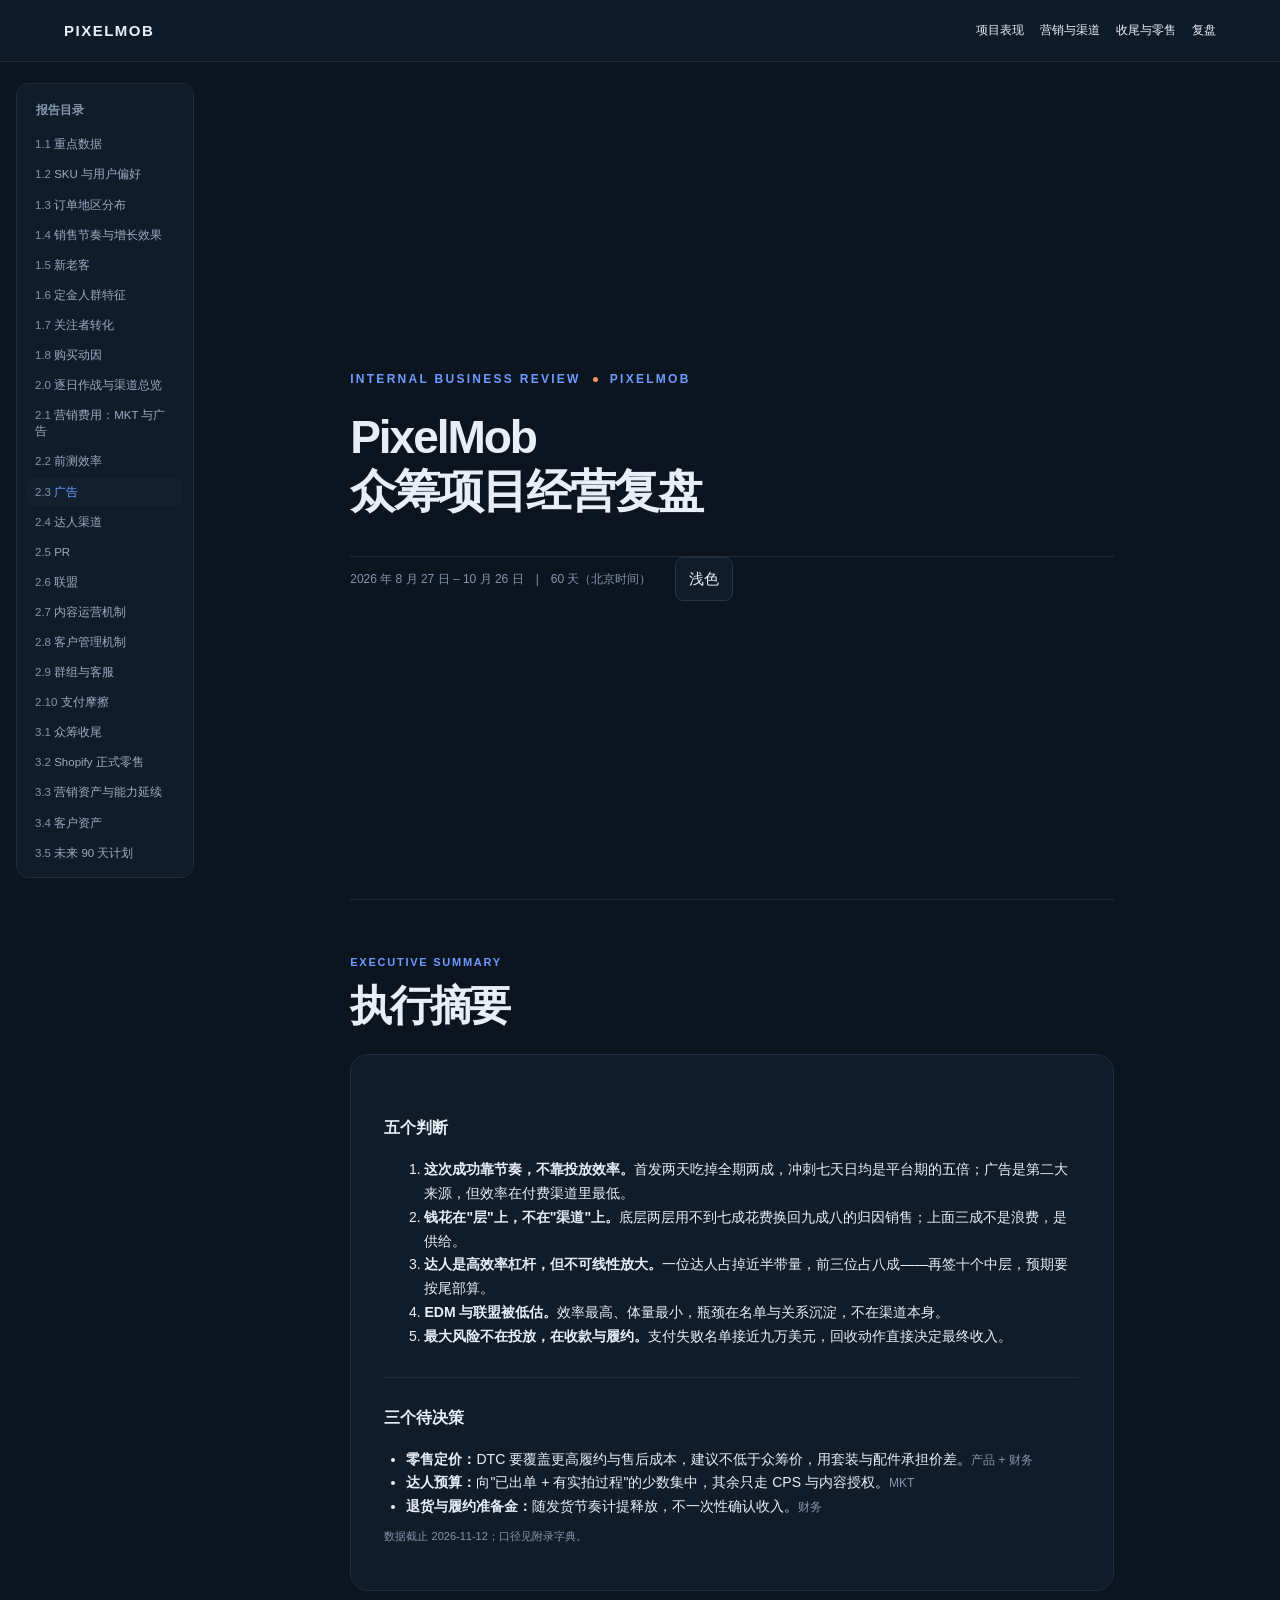
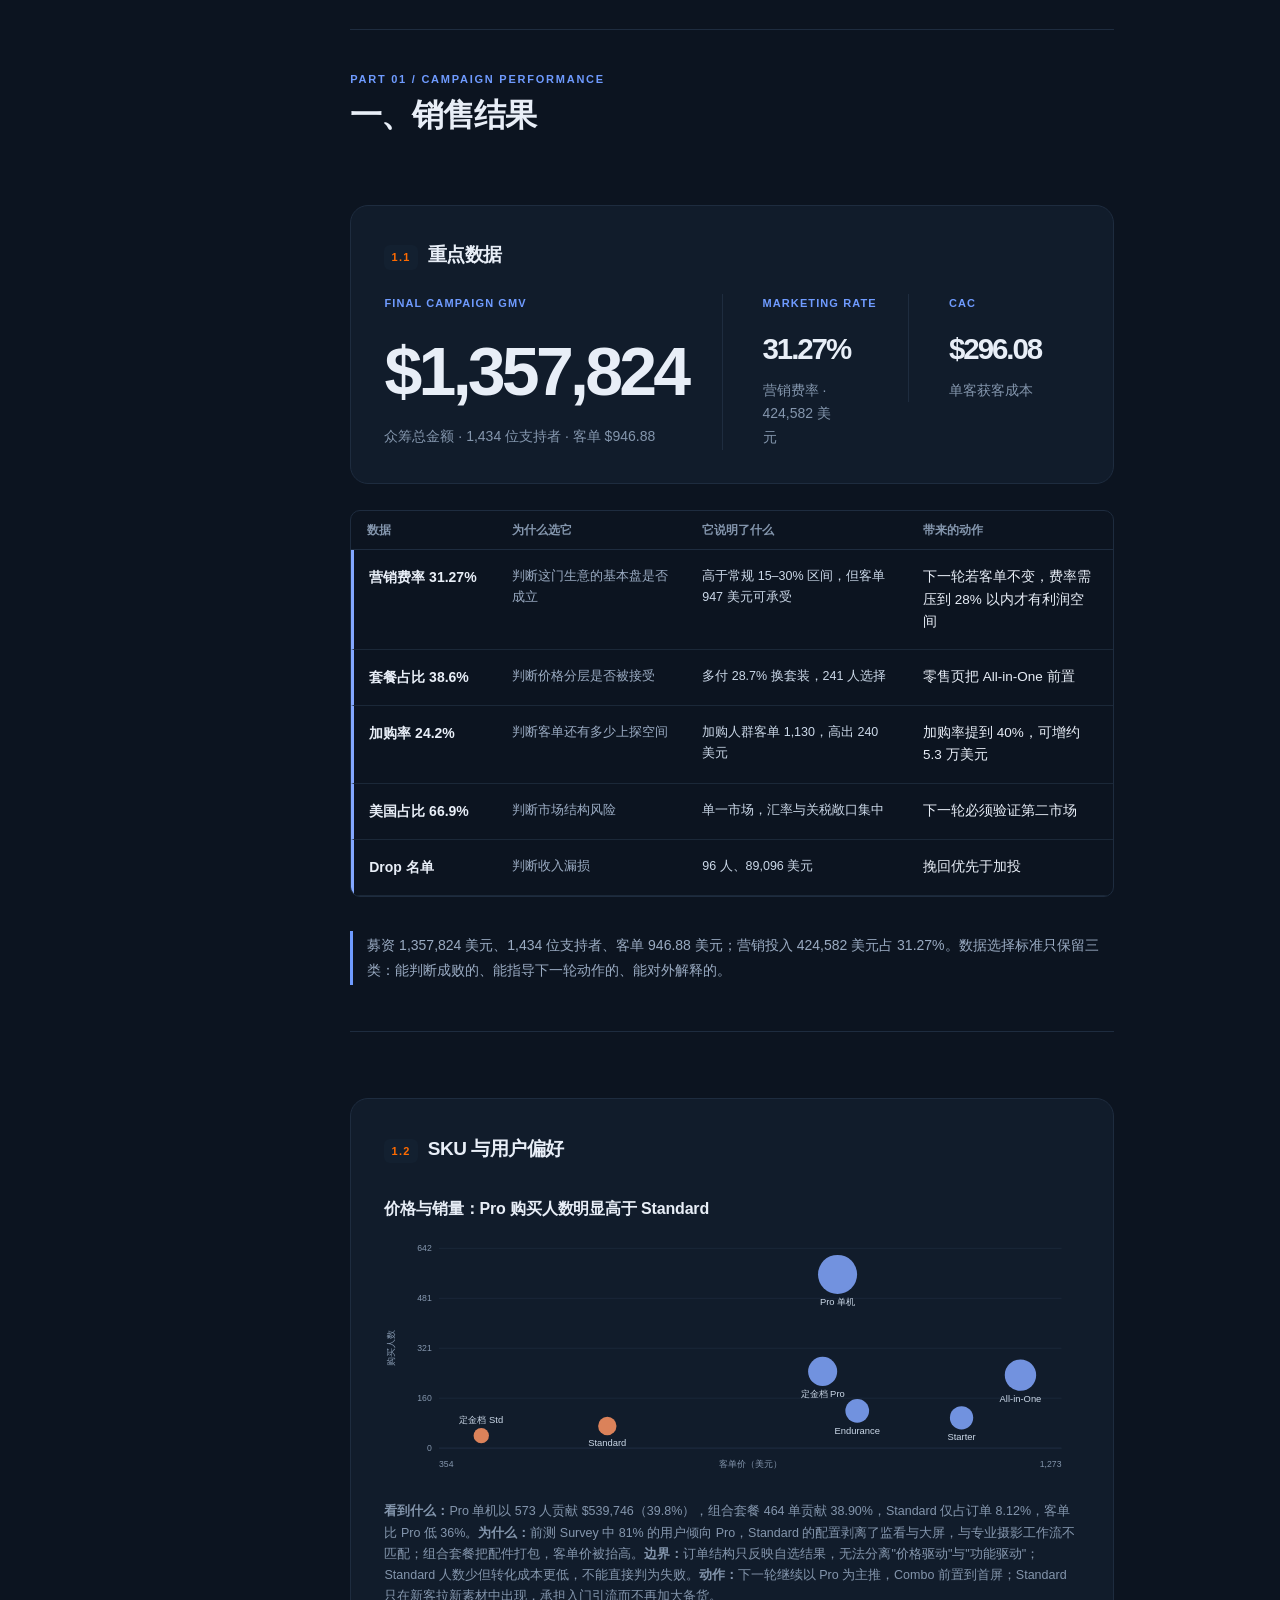
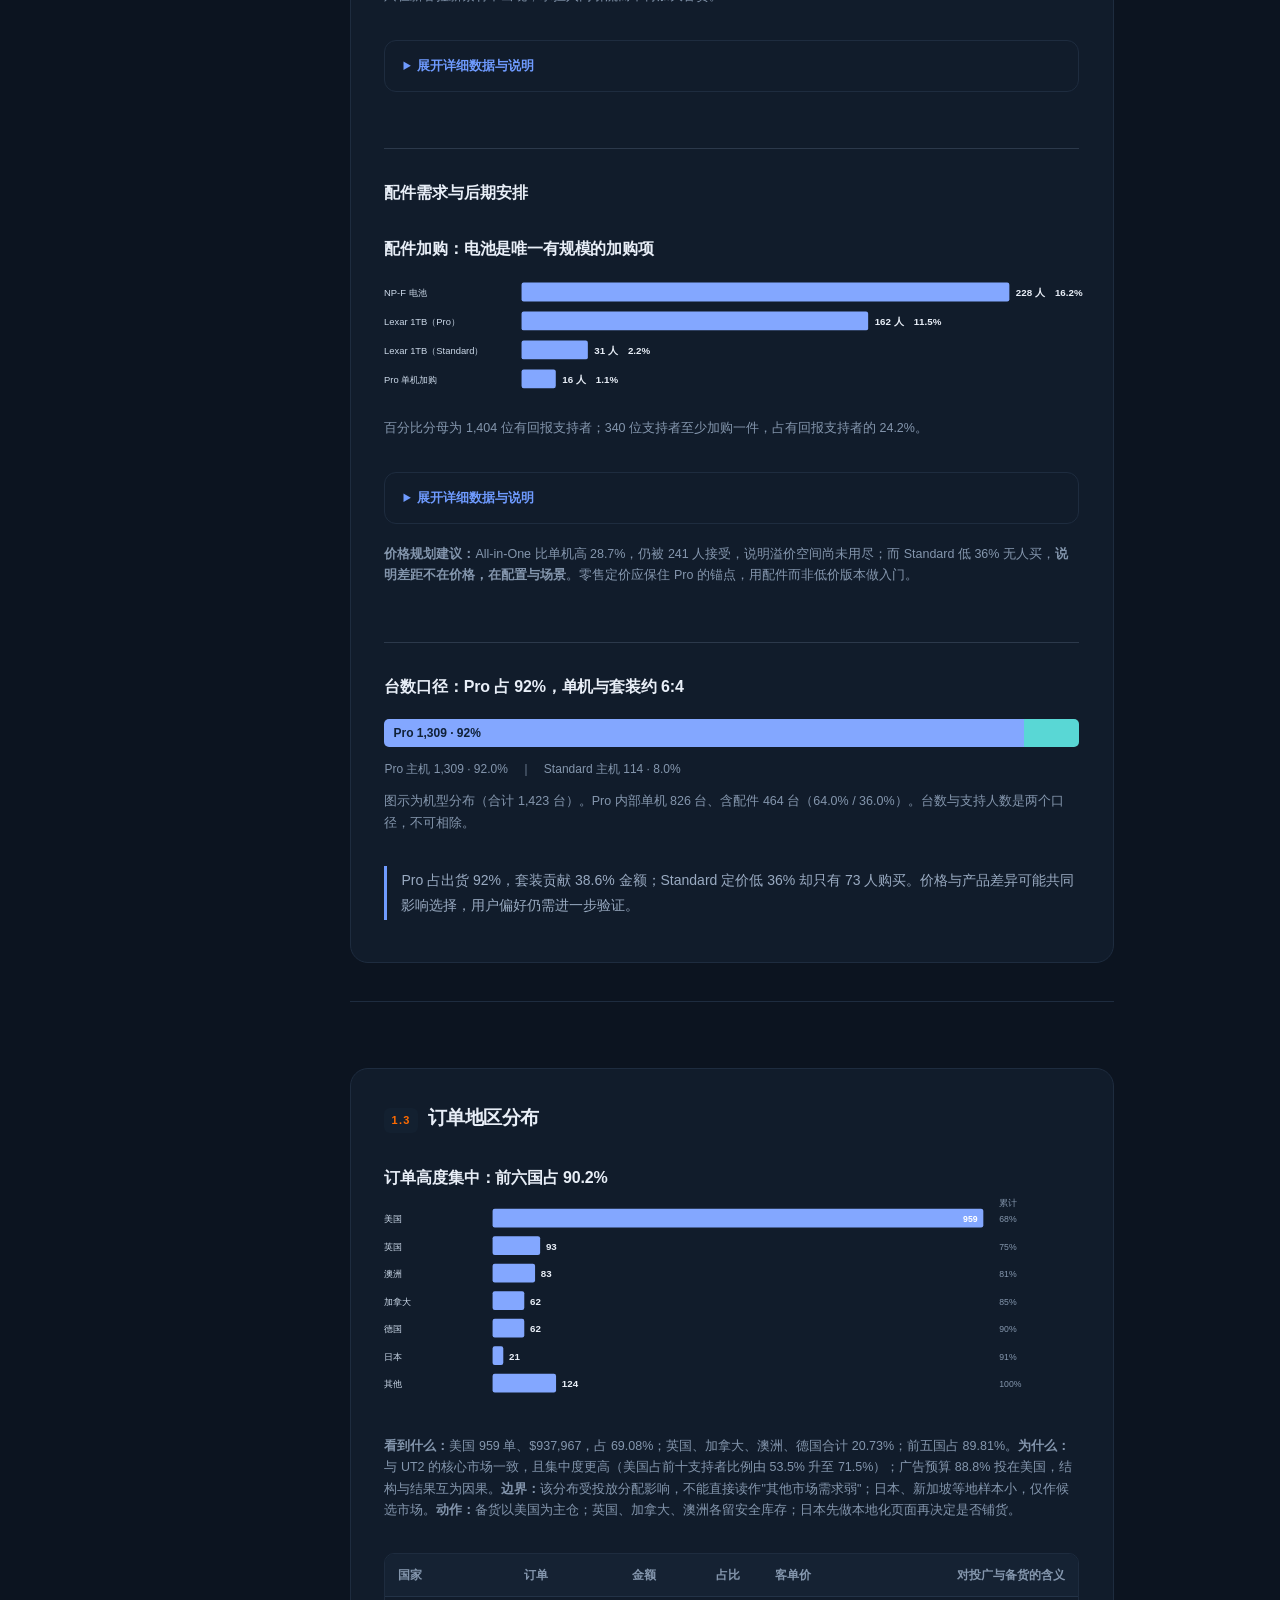
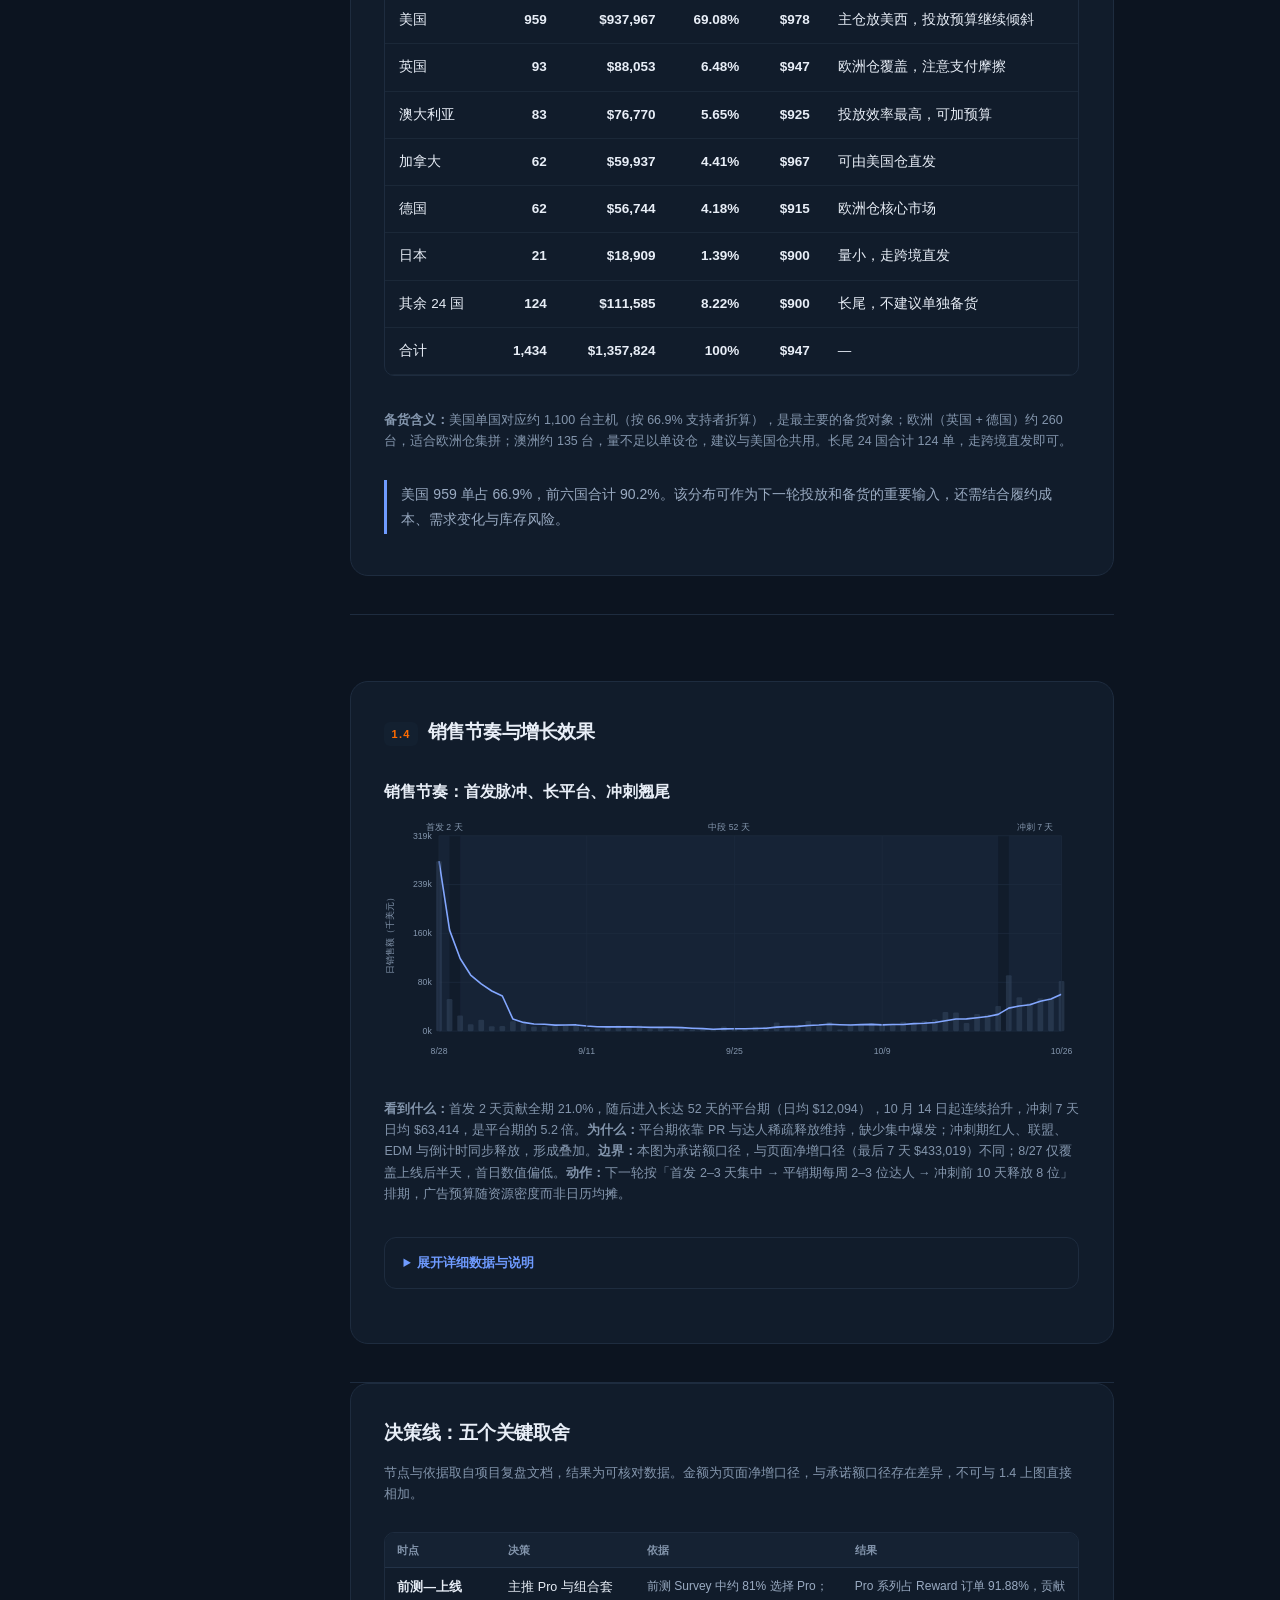
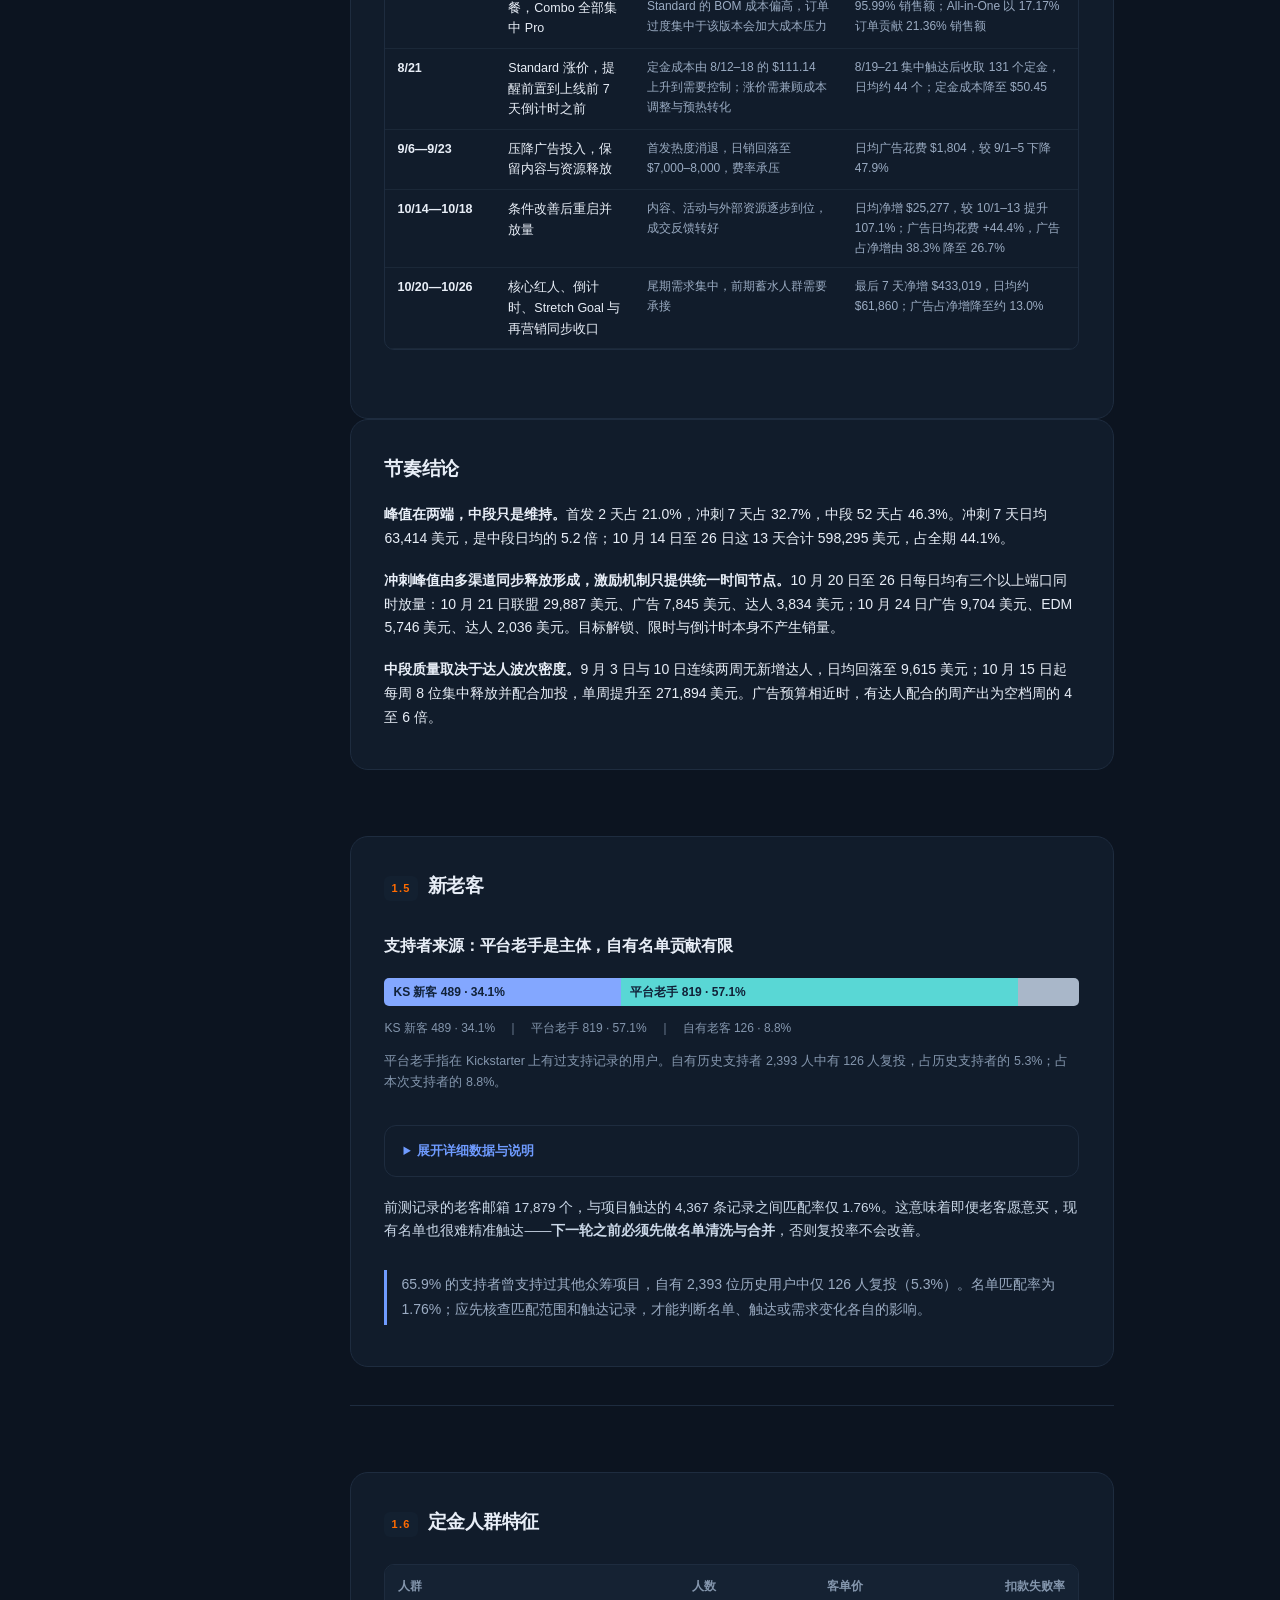
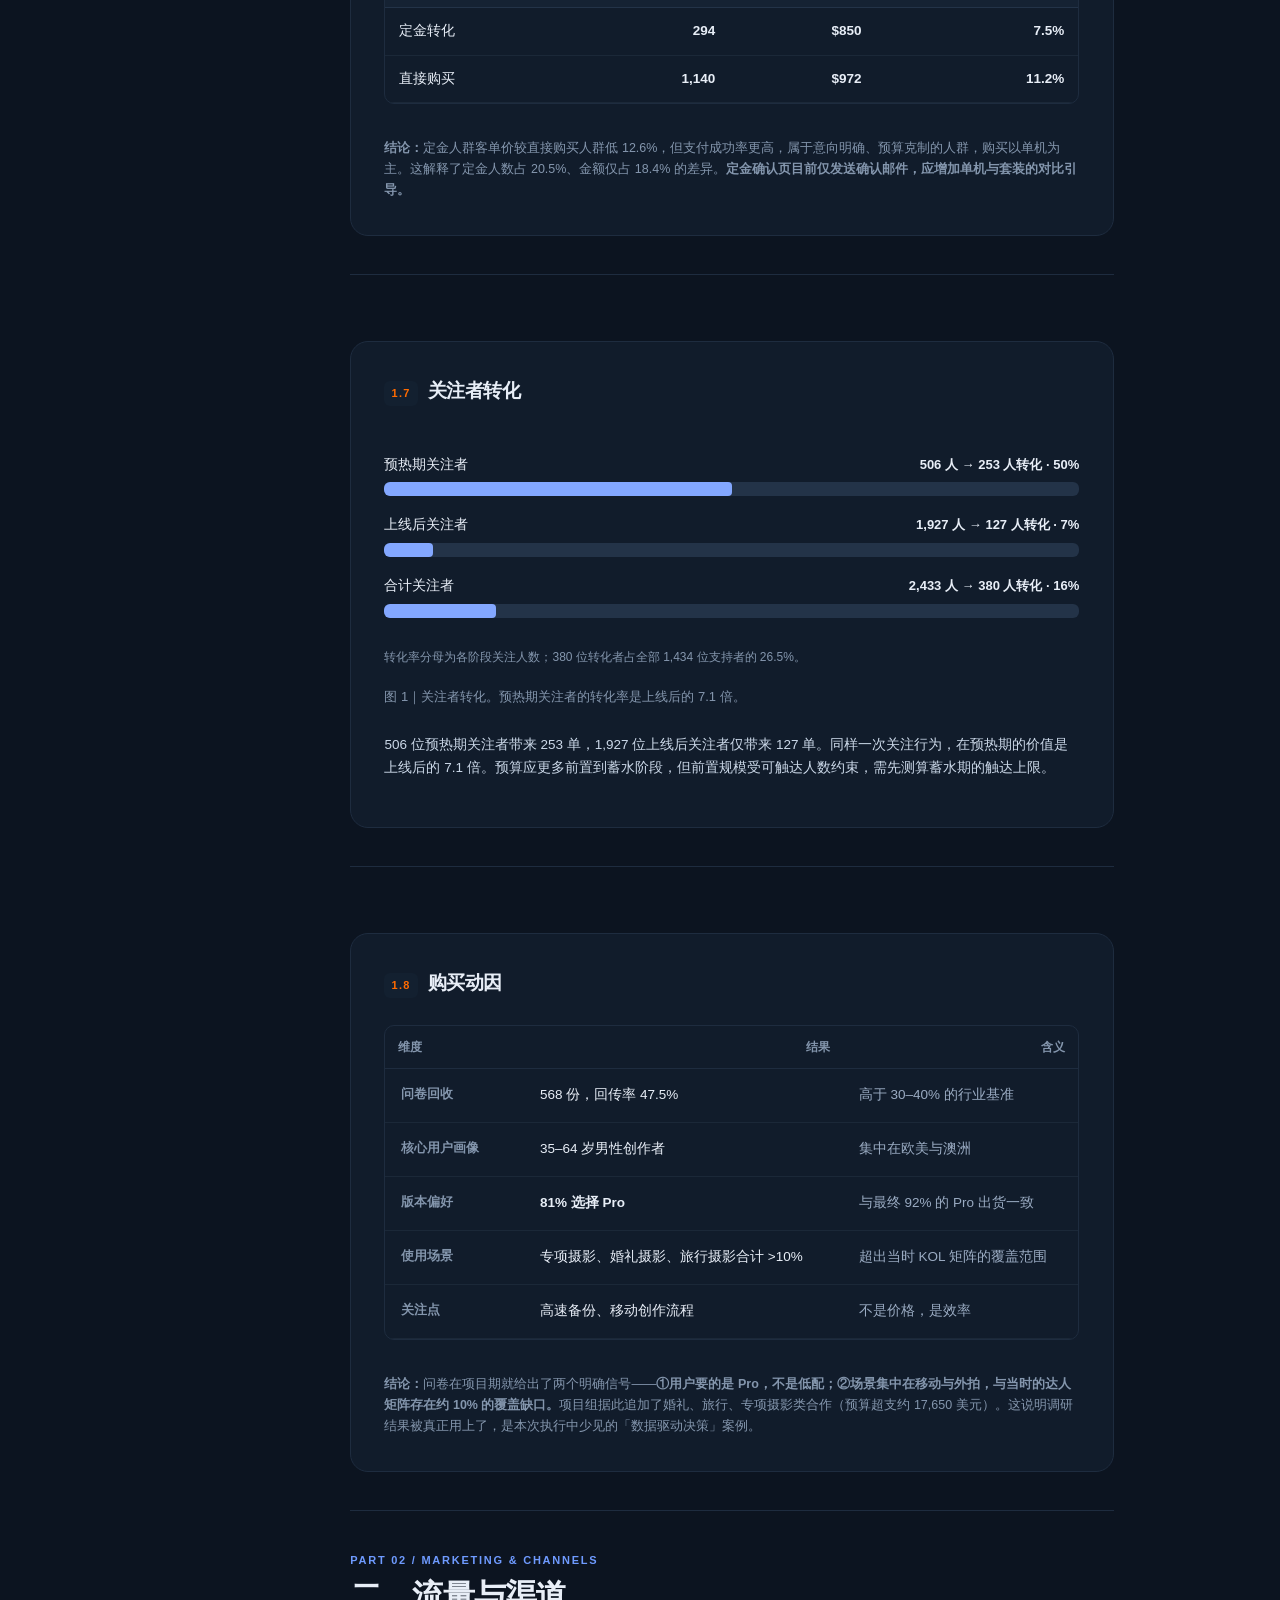
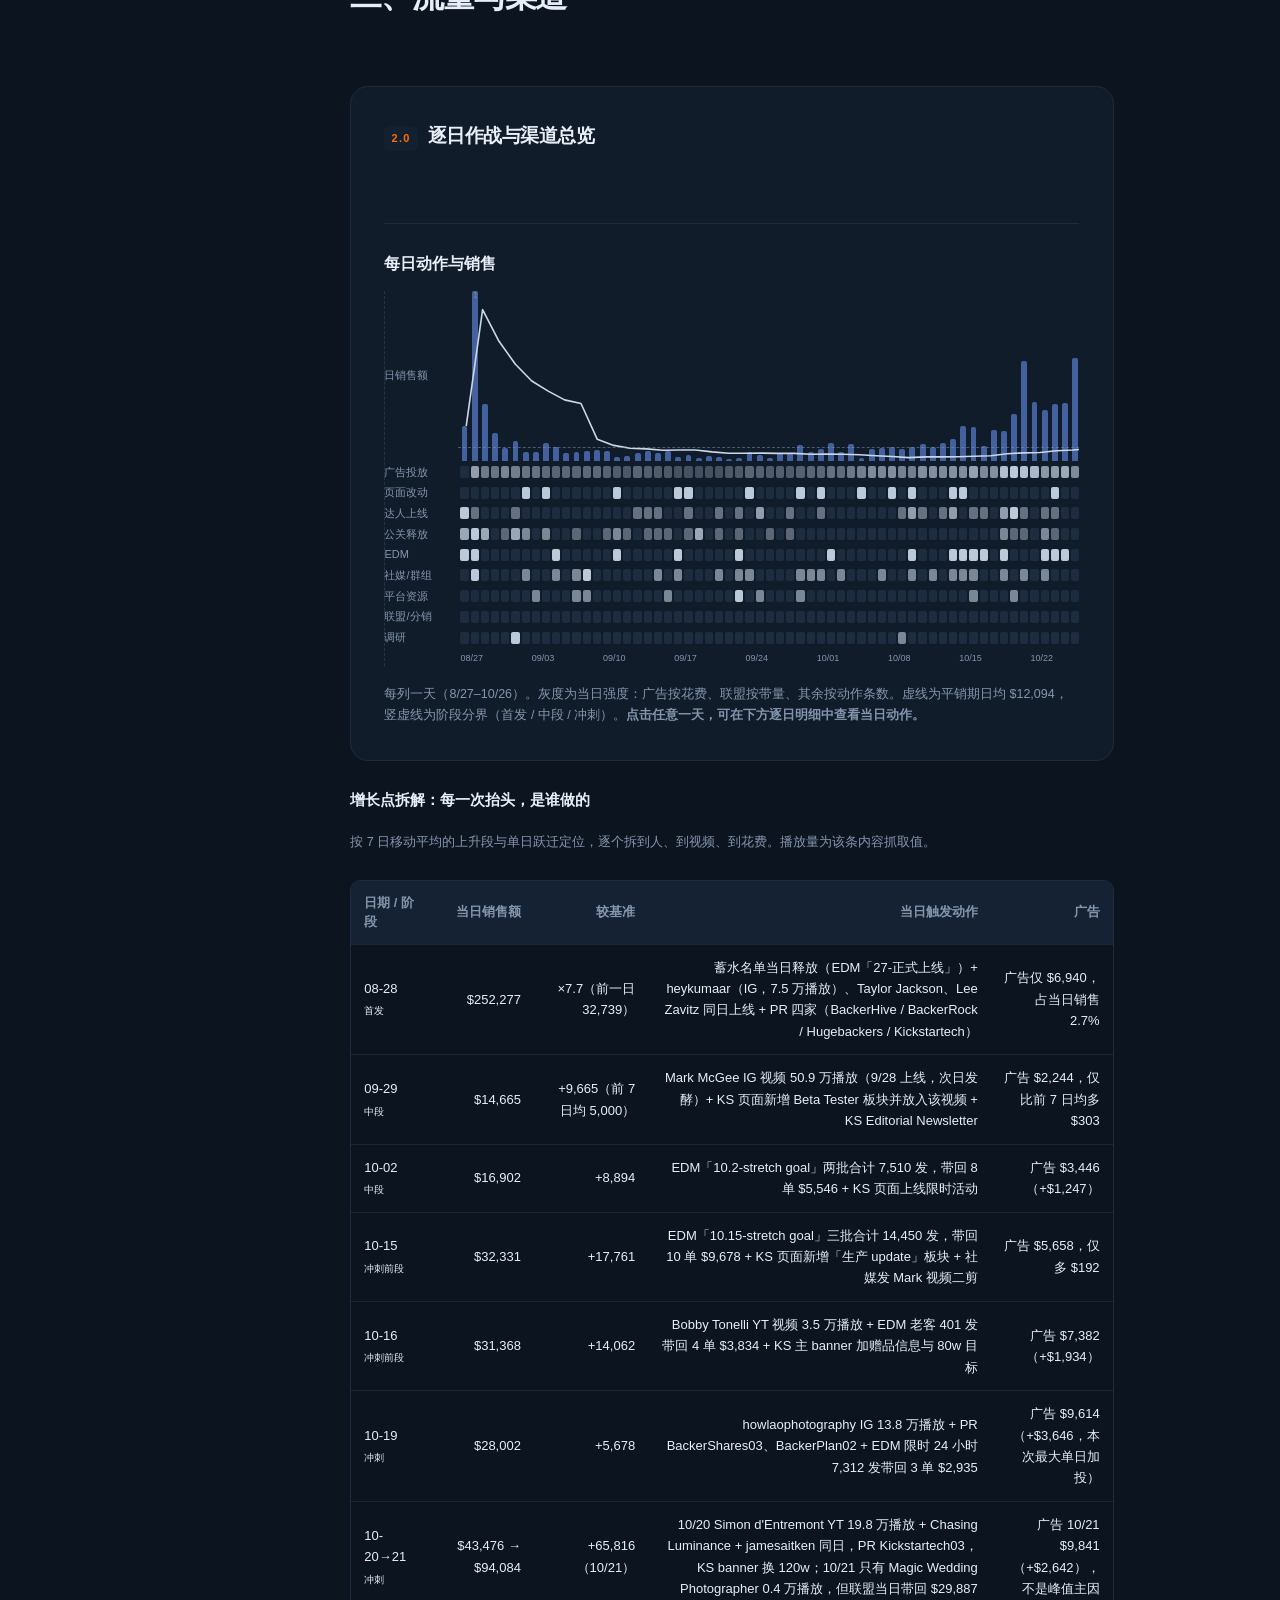
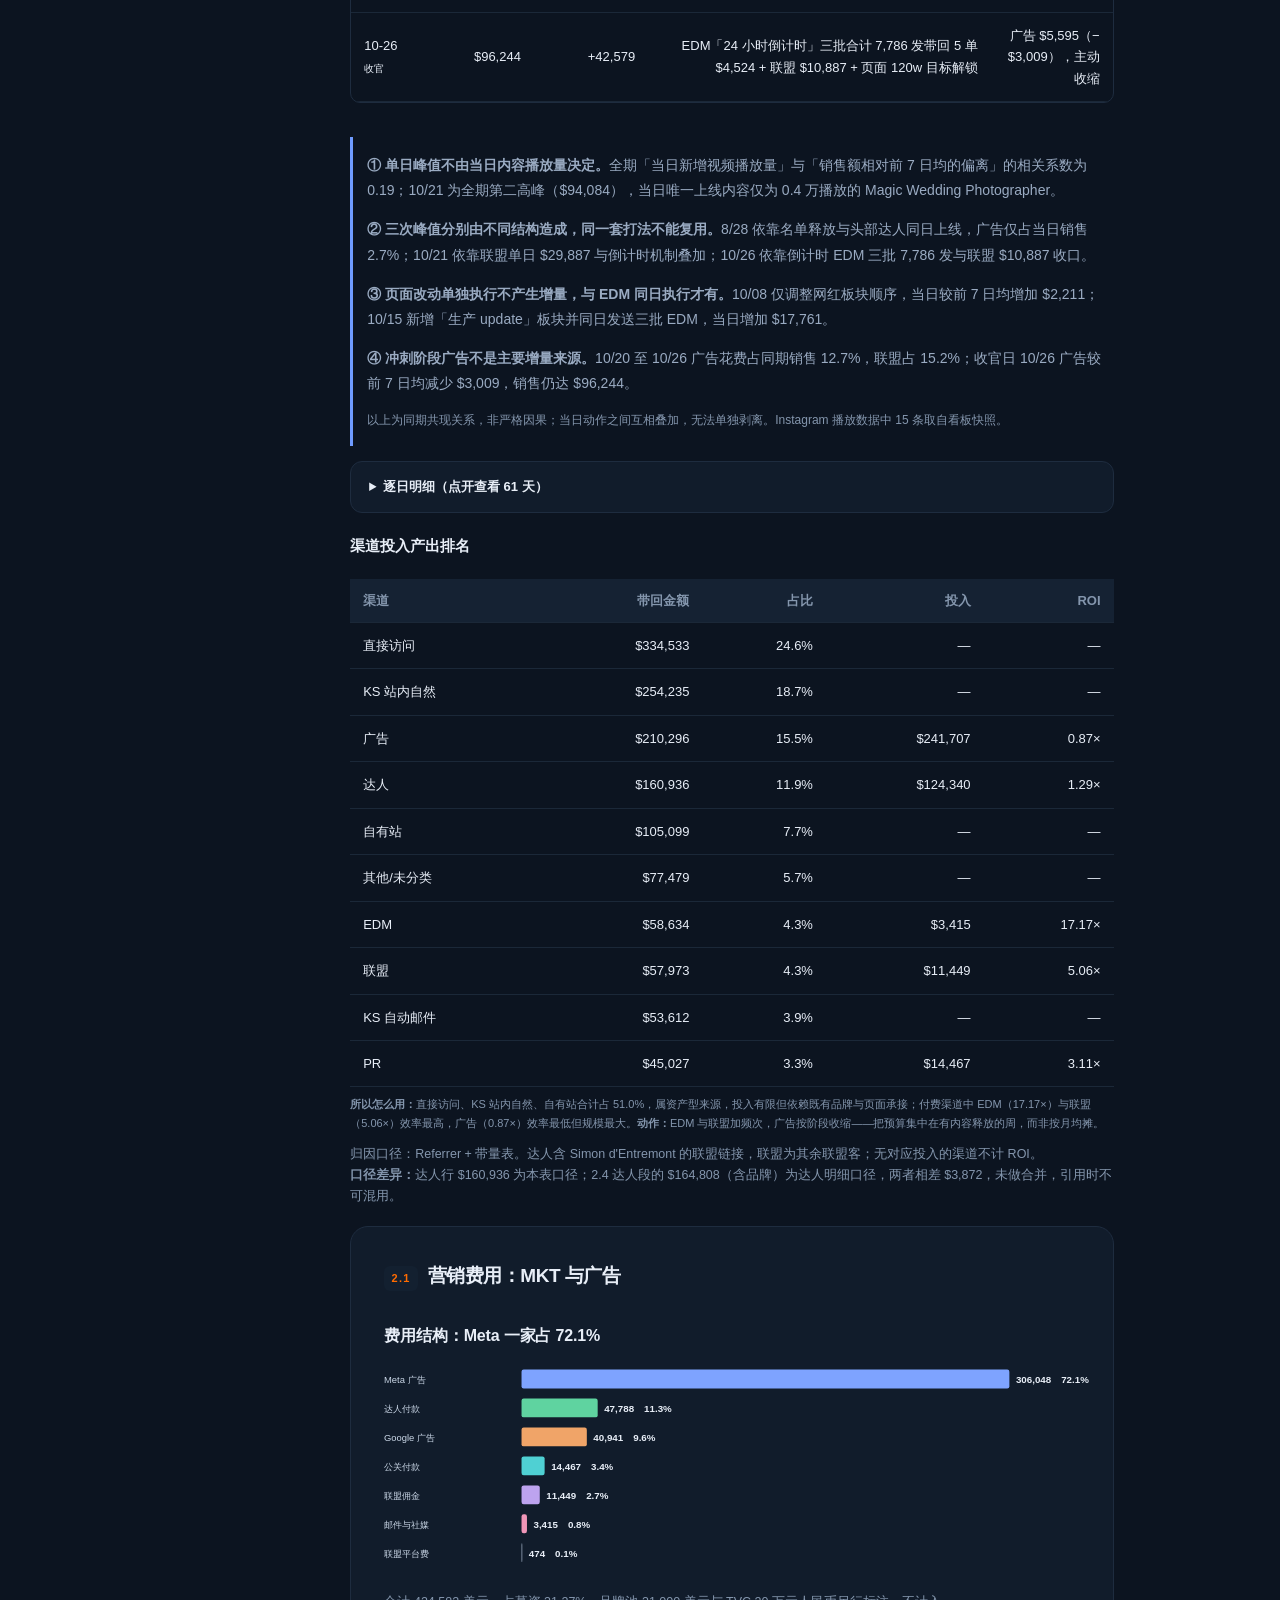
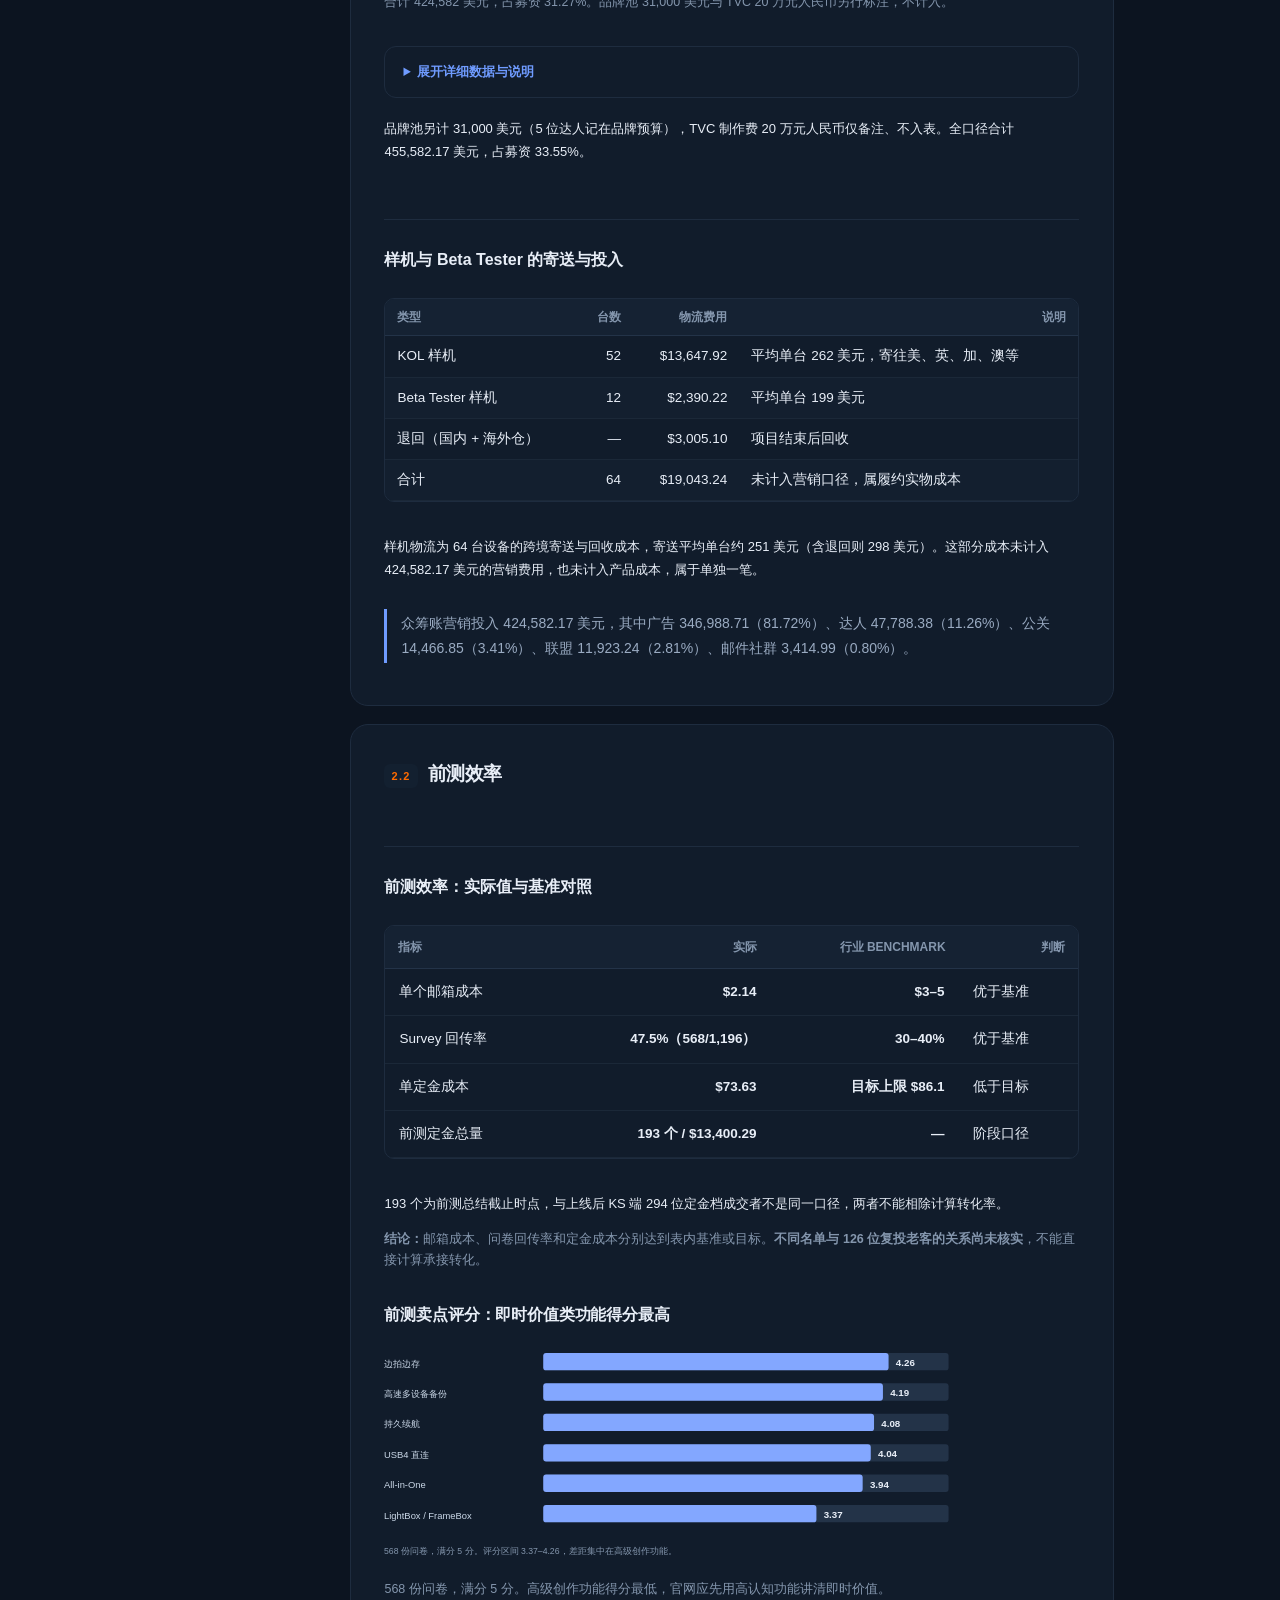
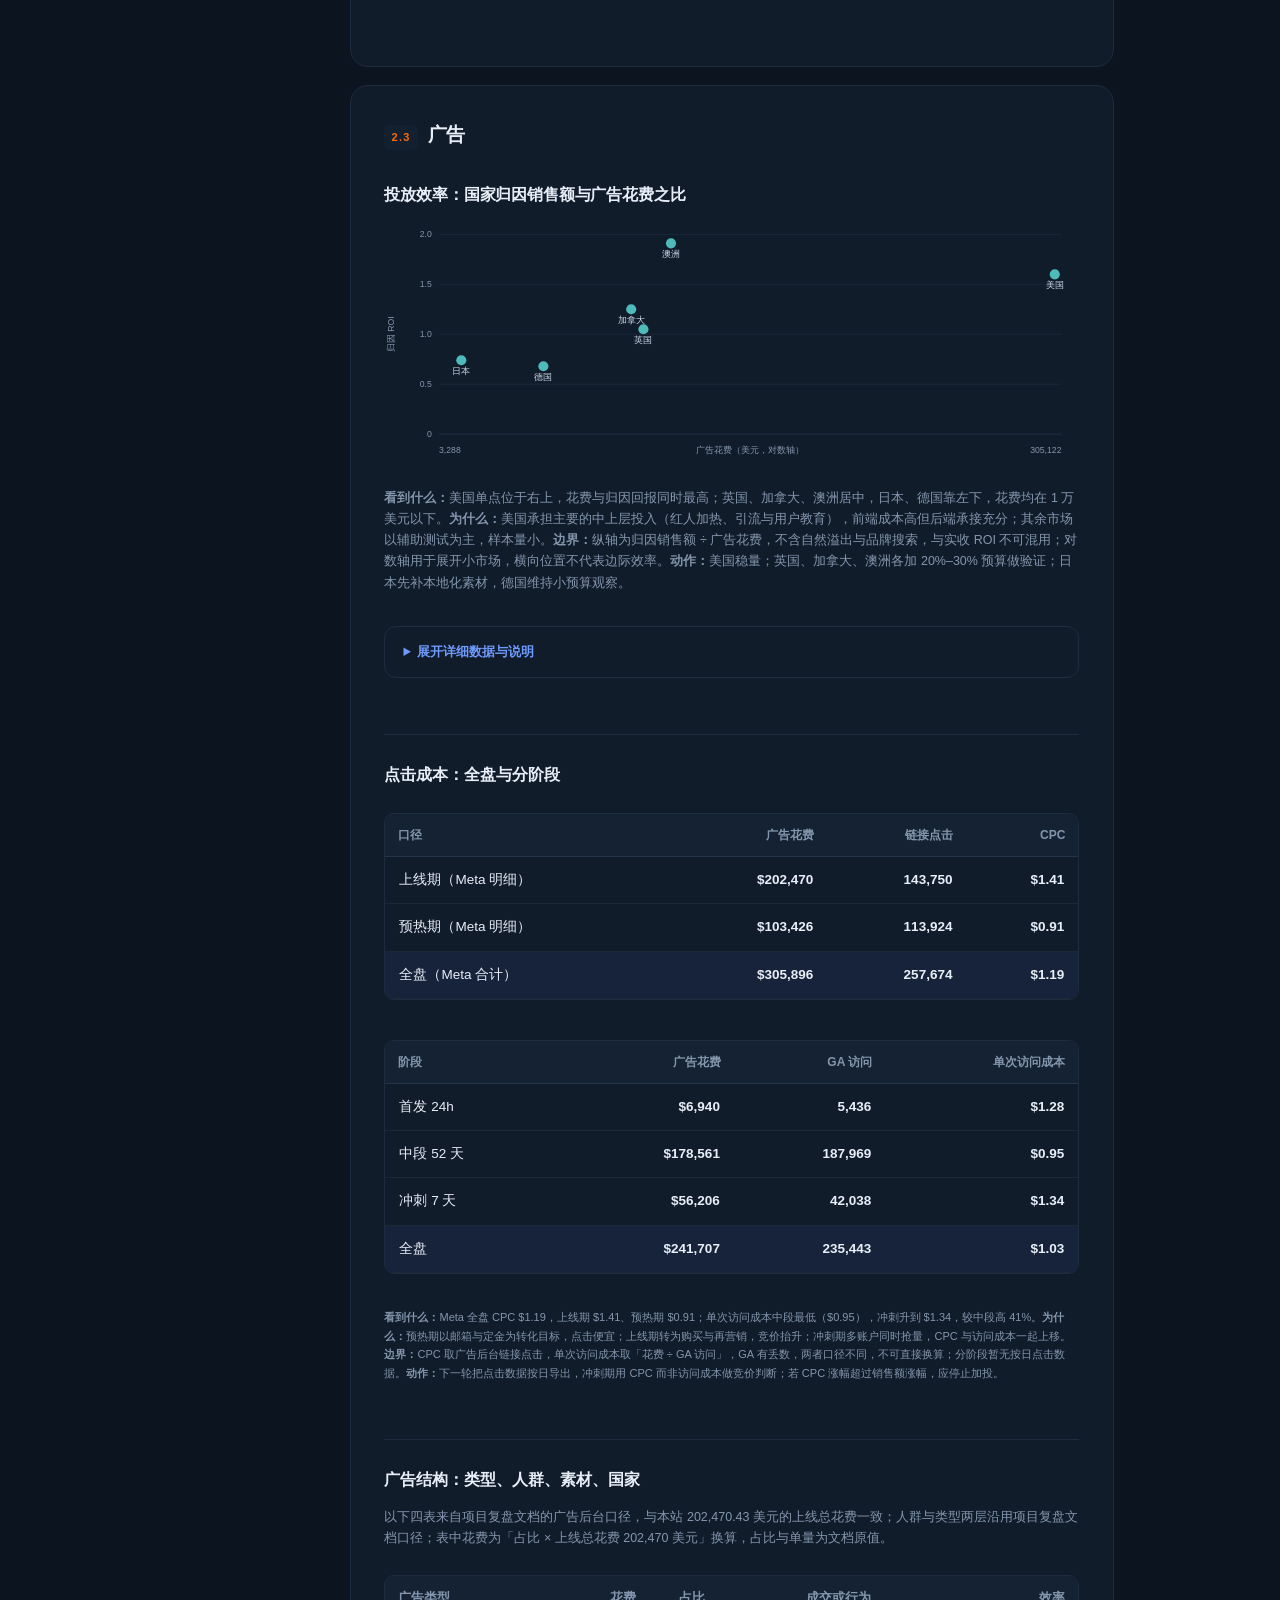
==== index.html @ a59981a9 "PixelMob 众筹项目经营复盘 (2026-11-12 数据截止)" ====
<!DOCTYPE html>
<html lang="zh-CN" data-theme="dark">
<head>
<meta charset="utf-8">
<meta name="viewport" content="width=device-width,initial-scale=1">
<title>PixelMob 众筹项目经营复盘</title>
<style>

:root{
  --bg:#f6f8fb; --panel:#ffffff; --th:#f7f9fc; --tint:#f1f6fd;
  --line:#e3eaf3; --line2:#e8eef6; --line3:#dfe9f6;
  --ink:#12233b; --ink2:#1f344e; --body:#536983; --muted:#65748a;
  --blue:#306bfa; --cyan:#27c4cb; --orange:#f47b43;
  --shadow:0 1px 2px rgba(18,35,59,.04);
}
html[data-theme="dark"]{
  --bg:#0c1420; --panel:#111c2b; --th:#152233; --tint:#132030;
  --line:#1e2c3f; --line2:#1b2838; --line3:#233348;
  --ink:#e8eef7; --ink2:#cbd8e8; --body:#9aabc2; --muted:#8496ad;
  --blue:#6f9bff; --cyan:#3fd3d9; --orange:#ff9463;
  --shadow:0 1px 2px rgba(0,0,0,.35);
}


:root{--bg:#f6f8fb;--ink:#12233b;--muted:#63738b;--line:#e3eaf3;--blue:#306bfa;--cyan:#27c4cb;--orange:#f47b43}*{box-sizing:border-box}html{scroll-behavior:smooth}body{margin:0;background:var(--bg);font-family:Inter,-apple-system,BlinkMacSystemFont,"SF Pro Display","PingFang SC",sans-serif;color:var(--ink);line-height:1.55}nav{height:62px;background:color-mix(in srgb,var(--panel) 92%,transparent);position:sticky;top:0;z-index:10;border-bottom:1px solid var(--line);backdrop-filter:blur(14px);display:flex;align-items:center;justify-content:space-between;padding:0 max(5vw,20px);gap:25px}nav b{letter-spacing:.1em}nav .links{display:flex;gap:16px;font-size:12px}a{color:inherit;text-decoration:none}nav a:hover{color:var(--blue)}button{cursor:pointer;border:1px solid var(--line3);background:var(--panel);border-radius:8px;padding:8px 13px;font:inherit;color:inherit}.shell{max-width:1150px;margin:auto;padding:0 clamp(20px,5vw,80px) 90px}.cover{padding:60px 0 58px;border-bottom:1px solid var(--line)}.over{font-size:11px;letter-spacing:.16em;color:var(--blue);font-weight:800;text-transform:uppercase}.cover h1{font-size:clamp(32px,3.1vw,46px);letter-spacing:-.04em;line-height:1.2;margin:10px 0 24px}.head-metric{display:flex;align-items:baseline;flex-wrap:wrap;gap:35px}.headline{font-size:clamp(56px,7vw,106px);font-weight:790;letter-spacing:-.08em;line-height:1.1}.hm{min-width:135px}.hm b{display:block;font-size:28px;letter-spacing:-.045em}.hm span,.meta,.deck{color:var(--muted);font-size:12px}.cover-foot{margin-top:36px;display:grid;grid-template-columns:repeat(5,1fr);gap:12px;border-top:1px solid var(--line);padding-top:22px}.cover-foot strong{display:block;font-size:21px;letter-spacing:-.04em}.cover-foot small{color:var(--muted)}section.chapter{padding:62px 0 30px;scroll-margin-top:70px;border-bottom:1px solid var(--line)}.sectionlead{margin-bottom:25px}h2{font-size:clamp(33px,3.25vw,49px);letter-spacing:-.055em;line-height:1.14;margin:8px 0 0}h3{font-size:19px;letter-spacing:-.025em;margin:0 0 7px}.subhead{font-size:22px;font-weight:720;letter-spacing:-.04em;margin:42px 0 18px}.grid{display:grid;grid-template-columns:repeat(2,minmax(0,1fr));gap:20px}.grid3{display:grid;grid-template-columns:repeat(3,minmax(0,1fr));gap:16px}.panel{background:var(--panel);border:1px solid var(--line);border-radius:18px;padding:27px;min-width:0}.span2{grid-column:span 2}.insight{font-size:13px;color:var(--body);line-height:1.75;border-left:3px solid var(--blue);padding:3px 0 3px 14px;margin:17px 0 1px}.caption{font-size:11px;color:var(--muted);margin-top:8px}.metric-grid{display:grid;grid-template-columns:repeat(3,1fr);gap:15px;margin-top:12px}.metric{border-top:1px solid var(--line);padding:13px 0}.mname{color:var(--muted);font-size:12px}.mvalue{font-size:31px;font-weight:770;letter-spacing:-.05em;margin:4px 0}.barset{display:grid;gap:15px;margin-top:21px}.btop{display:flex;justify-content:space-between;gap:14px;font-size:13px}.btrack{height:10px;border-radius:10px;background:var(--line3);margin-top:7px;overflow:hidden}.bfill{height:100%;background:var(--role,var(--blue));border-radius:10px}.barset .bitem:nth-child(even) .bfill{background:var(--role,var(--cyan));opacity:.5}.stackbar{display:flex;height:27px;width:100%;border-radius:6px;overflow:hidden;margin:20px 0}.table-wrap{overflow:auto;width:100%;margin-top:18px}table{border-collapse:collapse;width:100%;font-size:13px}th{text-align:left;color:var(--muted);font-weight:650;background:var(--th)}td,th{padding:12px 13px;border-bottom:1px solid var(--line2)}td:not(:first-child),th:not(:first-child){text-align:right}td strong{font-weight:780}.viz{margin-top:18px}.viz svg{width:100%;height:auto;display:block}.key{display:flex;gap:16px;flex-wrap:wrap;font-size:11px;color:var(--muted)}.key i{display:inline-block;width:11px;height:11px;border-radius:3px;margin-right:5px;vertical-align:-2px}.path{display:grid;grid-template-columns:repeat(4,1fr);gap:12px;margin-top:20px}.step{padding:18px 17px;background:var(--panel);border:1px solid var(--line);border-radius:13px}.step b{display:block;font-size:13px;color:var(--blue);margin-bottom:10px}.step strong{font-size:17px}.step p{font-size:12px;color:var(--body);margin-bottom:0}.timeline{display:grid;gap:0;margin:25px 0 5px}.moment{display:grid;grid-template-columns:138px 1fr 205px;gap:22px;padding:21px 0;border-top:1px solid var(--line);align-items:start}.moment .when{font-size:13px;font-weight:750;color:var(--blue)}.moment strong{font-size:16px}.moment p{font-size:13px;color:var(--body);margin:5px 0 0}.moment .signal{font-size:12px;color:var(--body);background:var(--tint);padding:11px;border-radius:8px}.road{position:relative;border-left:2px solid var(--line3);margin-left:13px;padding-left:28px}.road .moment{position:relative}.road .moment:before{content:"";position:absolute;width:10px;height:10px;border-radius:50%;background:#f47b43;left:-35px;top:28px}.two-lines{display:grid;grid-template-columns:1fr 1fr;gap:20px}.phase{border-top:3px solid var(--blue);padding-top:18px}.phase:nth-child(2){border-color:var(--cyan)}.phase h3{font-size:24px}.phase li{margin-bottom:11px;font-size:13px}.foot{margin-top:55px;padding-top:23px;border-top:1px solid var(--line);font-size:11px;color:var(--muted)}details{background:var(--panel);border:1px solid var(--line);border-radius:12px;margin-top:15px}summary{cursor:pointer;padding:14px 18px;font-weight:650;font-size:13px}details>div{padding:0 18px 18px}p{max-width:1050px}svg{overflow:visible}@media(max-width:1000px){nav .links{display:none}.cover-foot{grid-template-columns:repeat(3,1fr)}.grid3,.path{grid-template-columns:1fr 1fr}.moment{grid-template-columns:100px 1fr}.moment .signal{grid-column:2}}@media(max-width:650px){.grid,.grid3,.two-lines,.path{grid-template-columns:1fr}.span2{grid-column:auto}.cover-foot{grid-template-columns:repeat(2,1fr)}.metric-grid{grid-template-columns:repeat(2,1fr)}.moment{grid-template-columns:1fr;gap:4px}.moment .signal{grid-column:auto}.panel{padding:20px}.headline{font-size:55px}}@media print{nav{display:none}.shell{max-width:100%;padding:0 15px}.panel,section{break-inside:avoid}.cover{min-height:25vh}body{background:var(--panel)}}


/* ---------- 表格体系：四类 ---------- */
/* 说明型：定义/规则/流程，两列 */
table.t-spec{font-size:13px}
table.t-spec th{background:none;border-bottom:1px solid var(--line);font-size:11px;letter-spacing:.06em;text-transform:uppercase}
table.t-spec td{padding:15px 16px;border-bottom:1px solid var(--line2);text-align:left!important;vertical-align:top}
table.t-spec td:first-child{width:26%;color:var(--muted);font-weight:700;font-size:12.5px}
table.t-spec td:last-child{color:var(--body);line-height:1.7}
/* 对比型：同口径比较，数字右对齐 */
table.t-comp{font-size:13px;font-variant-numeric:tabular-nums}
table.t-comp th{font-size:11px;letter-spacing:.05em;text-transform:uppercase;border-bottom:1.5px solid var(--line3)}
table.t-comp td{border-bottom:1px solid var(--line2);padding:12px 14px;text-align:left}
table.t-comp td.n{text-align:right;font-weight:700}
table.t-comp tr.hi td{background:var(--s-blue-l)}
table.t-comp th.hi{background:var(--s-blue-l);color:var(--s-blue)}
/* 明细型：费用/订单/核对 */
table.t-detail{font-size:12.5px;font-variant-numeric:tabular-nums}
table.t-detail th{font-size:10.5px;letter-spacing:.04em;color:var(--muted);background:var(--th);padding:9px 12px;border-bottom:1px solid var(--line3)}
table.t-detail td{padding:9px 12px;border-bottom:1px solid var(--line2);text-align:left}
table.t-detail td.n{text-align:right}
table.t-detail tbody tr:nth-child(even){background:color-mix(in srgb,var(--th) 55%,transparent)}
table.t-detail tr.total td{font-weight:800;border-top:1.5px solid var(--line3);background:var(--tint)}
/* 结论型：问题—证据—行动 */
table.t-concl{font-size:13px;border-collapse:separate;border-spacing:0}
table.t-concl th{background:none;border-bottom:1px solid var(--line);font-size:11px;letter-spacing:.06em;text-transform:uppercase;padding:10px 16px}
table.t-concl td{padding:16px;border-bottom:1px solid var(--line2);text-align:left!important;vertical-align:top;line-height:1.65}
table.t-concl td:first-child{width:23%;border-left:3px solid var(--s-blue);font-weight:750;font-size:14px;padding-left:15px}
table.t-concl td:nth-child(2){width:40%;color:var(--body);font-size:12.5px}
table.t-concl td:nth-child(3){width:37%;color:var(--ink2);font-size:12.5px}
table.t-concl tr.risk td:first-child{border-left-color:var(--s-orange)}
table.t-concl tr.good td:first-child{border-left-color:var(--s-green)}
table.t-concl tr.open td:first-child{border-left-color:var(--s-purple)}
/* 图色随语义角色 */
section[data-role] .c-bar,section[data-role] .c-dot{fill:var(--role)}
section[data-role] .c-line{stroke:var(--role)}
section[data-role] .bfill{background:var(--role)}
section[data-role] .barset .bitem:nth-child(even) .bfill{background:var(--role);opacity:.5}
section[data-role="blue"]{--role:var(--s-blue)}
section[data-role="cyan"]{--role:var(--s-cyan)}
section[data-role="green"]{--role:var(--s-green)}
section[data-role="orange"]{--role:var(--s-orange)}
section[data-role="purple"]{--role:var(--s-purple)}

.ch-meta{--ch:var(--ch-meta)}.ch-google{--ch:var(--ch-google)}.ch-kol{--ch:var(--ch-kol)}
.ch-aff{--ch:var(--ch-aff)}.ch-pr{--ch:var(--ch-pr)}.ch-email{--ch:var(--ch-email)}
.ch-fee{--ch:var(--ch-fee)}.ch-other{--ch:var(--ch-other)}
rect.c-bar.ch-meta,rect.c-bar.ch-google,rect.c-bar.ch-kol,rect.c-bar.ch-aff,rect.c-bar.ch-pr,rect.c-bar.ch-email,rect.c-bar.ch-fee,rect.c-bar.ch-other{fill:var(--ch)}
.chip{display:inline-block;width:8px;height:8px;border-radius:2px;background:var(--ch);margin-right:7px;vertical-align:1px}
.chip.ch-meta{background:var(--ch-meta)}.chip.ch-google{background:var(--ch-google)}
.chip.ch-kol{background:var(--ch-kol)}.chip.ch-aff{background:var(--ch-aff)}
.chip.ch-pr{background:var(--ch-pr)}.chip.ch-email{background:var(--ch-email)}
.chip.ch-fee{background:var(--ch-fee)}.chip.ch-other{background:var(--ch-other)}

/* Integrated executive narrative */
.logic-lede{font-size:17px;line-height:1.7;max-width:1050px;color:var(--body);margin:8px 0 28px}
.exec-flow{display:grid;grid-template-columns:repeat(4,minmax(0,1fr));gap:12px;margin:24px 0 32px}
.exec-flow .ef{padding:19px 18px;background:var(--panel);border:1px solid var(--line3);border-radius:16px;min-height:190px}
.ef .stage-tag{font-size:11px;font-weight:800;letter-spacing:.14em;color:#306bfa}.ef h4{font-size:19px;margin:12px 0 8px;color:var(--ink)}.ef p{font-size:13px;line-height:1.7;color:var(--body);margin:0}.ef .fact{display:block;margin-top:13px;padding-top:11px;border-top:1px solid var(--line3);font-size:12px;font-weight:750;color:var(--ink2)}
.exec-logic{display:grid;grid-template-columns:1fr 1.4fr 1.2fr;gap:14px;margin:16px 0 22px}.exec-logic>div{background:var(--panel);padding:18px;border:1px solid var(--line);border-radius:14px}.exec-logic span{display:block;color:var(--muted);font-size:12px;margin-bottom:8px}.exec-logic p{font-size:14px;line-height:1.65;margin:0;color:var(--ink2)}.exec-logic strong{color:var(--ink)}
.road.timeline .moment{grid-template-columns:125px 1.2fr 1fr!important;align-items:start}.road.timeline .moment .signal{border:0!important;border-left:3px solid #306bfa!important;background:var(--tint)!important;border-radius:0 10px 10px 0!important;padding:13px 16px!important;color:var(--ink2)!important;line-height:1.65!important;font-size:13px!important}.road.timeline .moment p{line-height:1.65!important}.road.timeline .moment strong{display:block;margin-bottom:6px}.meeting-verdict{margin:22px 0;padding:22px 24px;border-radius:16px;background:var(--ink);color:white;display:grid;grid-template-columns:170px 1fr;gap:22px;align-items:center}.meeting-verdict .label{color:#6fdde3;font-size:12px;font-weight:800;letter-spacing:.12em}.meeting-verdict .body{color:var(--tint);font-size:16px;line-height:1.75}.biz-bridge{display:grid;grid-template-columns:1fr 1fr 1fr;gap:12px;margin-top:20px}.biz-bridge>div{padding:20px;background:var(--panel);border:1px solid var(--line3);border-radius:15px}.biz-bridge b{display:block;font-size:15px;margin-bottom:9px}.biz-bridge p{font-size:13px;color:var(--body);line-height:1.7}.channel-verdict{font-size:14px;line-height:1.8;border-left:3px solid #306bfa;padding:10px 18px;background:var(--tint);margin:15px 0 25px;color:var(--ink2)}.chapter .insight{font-size:13px!important;line-height:1.7!important}.tiny-source{font-size:11px!important;color:var(--muted)!important;padding:0 2px}.deck{line-height:1.7}
@media(max-width:900px){.exec-flow,.biz-bridge{grid-template-columns:1fr 1fr}.exec-logic{grid-template-columns:1fr}.road.timeline .moment{grid-template-columns:1fr!important}.meeting-verdict{grid-template-columns:1fr}}
@media(max-width:610px){.exec-flow,.biz-bridge{grid-template-columns:1fr}}
@media print{.exec-flow .ef,.exec-logic>div{break-inside:avoid}}

.ad-purpose{margin-top:14px;padding:15px 17px;background:var(--tint);border:1px solid var(--line3);border-radius:12px;font-size:13px;line-height:1.75;color:var(--body)}.ad-purpose strong{display:block;font-size:14px;color:var(--ink);margin-bottom:5px}.ad-purpose p{margin:0}.ad-purpose b{color:var(--ink2)}

/* Focused editorial cover: three peer headline indicators */
.cover{min-height:calc(90svh - 62px);display:flex;flex-direction:column;justify-content:center;padding:clamp(70px,9vh,135px) 0 clamp(65px,8vh,115px)}
.cover-kicker{font-size:12px;font-weight:750;letter-spacing:.19em;color:var(--blue);display:flex;align-items:center;gap:12px}
.cover-dot{width:5px;height:5px;background:var(--orange);border-radius:50%;display:inline-block}
.cover h1{font-size:clamp(34px,3.6vw,50px);margin:20px 0 38px;letter-spacing:-.045em;line-height:1.18;font-weight:780}
.cover-rule{height:1px;width:100%;background:var(--line)}
.cover-metrics{display:grid;grid-template-columns:1.24fr .77fr 1.13fr;gap:0;align-items:start;margin-top:43px}
.cover-metrics>div{padding:0 clamp(22px,3.1vw,48px);min-width:0;border-left:1px solid var(--line)}
.cover-metrics>div:first-child{padding-left:0;border-left:0}
.cover-label{color:var(--blue);font-size:11px;font-weight:750;letter-spacing:.1em;white-space:nowrap}
.cover-value{font-weight:760;font-size:clamp(39px,4vw,66px);line-height:1.2;letter-spacing:-.07em;white-space:nowrap;margin:19px 0 12px;font-variant-numeric:tabular-nums}
.cover-value-main{font-size:clamp(49px,5.2vw,88px)}
.cover-decimal{font-size:.53em;letter-spacing:-.03em}
.cover-desc{font-size:14px;color:var(--muted)}
@media(max-width:1020px){.cover-metrics{grid-template-columns:1fr 1fr}.cover-primary{grid-column:1/-1;margin-bottom:32px}.cover-metrics>.cover-secondary:nth-child(2){border-left:0;padding-left:0}.cover-metrics>.cover-secondary:nth-child(3){padding-left:28px}}
@media(max-width:580px){.cover{min-height:0;padding:72px 0}.cover h1{font-size:48px;margin-bottom:30px}.cover-metrics{display:block;margin-top:28px}.cover-metrics>div,.cover-metrics>.cover-secondary:nth-child(3){padding:20px 0!important;border:0;border-bottom:1px solid var(--line);margin:0}.cover-metrics>div:last-child{border-bottom:0}.cover-value,.cover-value-main{font-size:clamp(40px,11vw,62px);margin:8px 0}.cover-label{font-size:10px}}

/* 费用结构使用实心饼图；样机放置在营销总览后 */
.market-donut{box-shadow:0 0 0 1px var(--line),0 12px 28px rgba(48,107,250,.09)}
.market-donut-wrap{padding:12px 4px}

/* Final editorial and responsive refinement */
:root{--report-width:1400px}.shell{max-width:var(--report-width)}
.chapter>.panel,.chapter>.single-grid,.chapter>.market-overview{margin-top:18px}
.panel{padding:clamp(19px,2.1vw,31px)}.insight{max-width:1100px;font-size:12.5px;line-height:1.75;padding-top:2px;padding-bottom:2px;margin-top:18px}
.panel h3{margin-bottom:14px}.table-wrap{overflow-x:auto;overscroll-behavior-inline:contain}table{font-variant-numeric:tabular-nums}th,td{vertical-align:middle}td:not(:first-child),th:not(:first-child){white-space:nowrap}
.panel .viz{max-width:1100px;margin-inline:auto}.panel .stackbar{max-width:1120px}
.market-overview .market-pie,.market-overview svg{max-width:360px;max-height:360px}
.market-overview{overflow:hidden}.market-overview *{min-width:0}.market-overview-head{align-items:center}
.road .moment{grid-template-columns:110px minmax(0,1fr) minmax(190px,260px);padding:14px 0;gap:16px}.road .moment p{font-size:12px;line-height:1.55}.road .moment .signal{font-size:11.5px;line-height:1.55;background:var(--tint);padding:9px 11px}
.path .step{min-width:0}.panel p,.step p,.moment p{overflow-wrap:anywhere}
@media(min-width:1100px){.chapter{padding-top:72px}.panel .table-wrap{max-width:100%}.market-overview{padding:32px}}
@media(max-width:1100px){.market-overview-head{display:block!important}.market-overview svg{max-width:310px}.grid3{grid-template-columns:repeat(2,minmax(0,1fr))}}
@media(max-width:850px){.road .moment{grid-template-columns:95px minmax(0,1fr)}.road .moment .signal{grid-column:2}.two-lines,.grid,.grid3{grid-template-columns:1fr}.span2{grid-column:auto}.market-overview svg{max-width:300px}.path{grid-template-columns:repeat(2,minmax(0,1fr))}}
@media(max-width:620px){.shell{padding:0 16px 58px}.cover{padding:38px 0}.panel{border-radius:14px;padding:18px}.headline{font-size:clamp(44px,11vw,68px)}.head-metric{gap:15px}.hm b{font-size:23px}.stackbar{height:20px}.road{margin-left:6px;padding-left:16px}.road .moment:before{left:-23px}.road .moment{display:block;padding:15px 0}.road .moment .signal{margin-top:8px}.road .moment .when{margin-bottom:6px}.path{grid-template-columns:1fr}.market-overview svg{max-width:min(100%,285px)}.metric-grid{grid-template-columns:repeat(2,minmax(0,1fr))}table{font-size:11px}th,td{padding:10px 9px}}
@media print{nav{display:none!important}body{background:var(--panel)}.shell{max-width:none;padding:0 12mm}.panel,section.chapter{break-inside:avoid}.market-overview svg{max-width:290px}}

/* Final report: review and next steps */
.review-subtitle{font-size:13px;font-weight:780;letter-spacing:.06em;color:var(--ink);margin:35px 0 14px;padding-bottom:9px;border-bottom:1px solid var(--line)}
.review-findings{display:grid;grid-template-columns:repeat(3,minmax(0,1fr));gap:16px}.finding{padding:24px 21px;background:var(--panel);border:1px solid var(--line);border-radius:16px;display:flex;flex-direction:column;gap:10px}.finding-number{font-size:46px;font-weight:780;letter-spacing:-.07em;line-height:1;color:var(--blue);font-variant-numeric:tabular-nums}.finding-number small{font-size:.42em;letter-spacing:-.02em}.finding h3{font-size:16px;margin:0 0 8px}.finding p,.review-point p,.review-ops p,.fulfilment-item p,.retail-step p,.asset-strip p{font-size:13px;line-height:1.7;color:var(--body);margin:0}.review-three{display:grid;grid-template-columns:repeat(3,minmax(0,1fr));gap:0;border:1px solid var(--line);border-radius:15px;background:var(--panel);overflow:hidden}.review-point{padding:23px 21px;border-right:1px solid var(--line)}.review-point:last-child{border-right:0}.review-point span{font-size:10px;color:var(--blue);letter-spacing:.09em;font-weight:750}.review-point h3{font-size:18px;margin:11px 0 8px}.review-ops{display:grid;grid-template-columns:repeat(3,minmax(0,1fr));gap:18px}.review-ops>div{border-top:3px solid var(--cyan);padding:16px 3px 0}.review-ops b{font-size:16px;display:block;margin-bottom:8px}
.next-subtitle{display:flex;align-items:flex-start;gap:16px;margin:35px 0 18px}.next-subtitle h3{font-size:24px;margin:0 0 4px}.next-subtitle p{font-size:13px;color:var(--muted);margin:0}.next-count{display:grid;place-items:center;width:40px;height:40px;background:#e9f0ff;border-radius:11px;color:var(--blue);font-size:15px;font-weight:800;flex:none}.next-gap{margin-top:42px}.fulfilment-grid{display:grid;grid-template-columns:repeat(3,minmax(0,1fr));gap:15px}.fulfilment-item{padding:23px 21px;border:1px solid var(--line);background:var(--panel);border-radius:15px}.fulfilment-item b,.asset-strip b{display:block;margin-bottom:10px;font-size:16px}.retail-steps{display:grid;grid-template-columns:repeat(3,minmax(0,1fr));gap:15px}.retail-step{padding:24px;background:var(--panel);border:1px solid var(--line);border-radius:15px;position:relative;min-height:196px}.retail-step:before{position:absolute;content:'';height:3px;background:var(--blue);top:-1px;left:20px;right:20px;border-radius:4px}.retail-step:nth-child(2):before{background:var(--cyan)}.retail-step:nth-child(3):before{background:var(--orange)}.retail-step-no{color:var(--blue);font-weight:780;font-size:13px;margin-bottom:18px}.retail-step-no small{font-size:10px;color:var(--muted);letter-spacing:.09em;margin-left:5px}.retail-step h3{font-size:19px;margin-bottom:9px}.asset-strip{display:grid;grid-template-columns:repeat(3,minmax(0,1fr));gap:24px;padding:24px 0;border-top:1px solid var(--line);border-bottom:1px solid var(--line)}.next-note{margin-top:14px}
@media(max-width:1000px){.review-findings,.review-three,.review-ops,.fulfilment-grid,.retail-steps,.asset-strip{grid-template-columns:1fr 1fr}.review-point{border-right:0;border-bottom:1px solid var(--line)}.review-point:last-child{border-bottom:0}}
@media(max-width:650px){.review-findings,.review-three,.review-ops,.fulfilment-grid,.retail-steps,.asset-strip{grid-template-columns:1fr}.finding-number{font-size:39px}.finding,.review-point,.fulfilment-item,.retail-step{padding:19px}.next-subtitle h3{font-size:21px}.review-subtitle{margin-top:29px}}
@media print{.finding,.review-point,.retail-step,.fulfilment-item{break-inside:avoid}}


:root{
  --bg:#f6f8fb; --panel:#ffffff; --th:#f7f9fc; --tint:#f1f6fd;
  --line:#e3eaf3; --line2:#e8eef6; --line3:#dfe9f6;
  --ink:#12233b; --ink2:#1f344e; --body:#536983; --muted:#65748a;
  --blue:#306bfa; --cyan:#27c4cb; --orange:#f47b43;
  --c1:#306bfa; --c2:#27c4cb; --c3:#b9c6d8; --c4:#f47b43; --c5:#d9534f;
  /* 语义角色色 */
  --s-blue:#306bfa;   /* 主指标/规模 */
  --s-cyan:#0f7f86;   /* 结构/渠道 */
  --s-green:#17754e;  /* 正向结果 */
  --s-orange:#a94c1b; /* 风险/缺口 */
  --s-purple:#6f52a3; /* 待验证/假设 */
  --s-gray:#6b7c90;   /* 中性/参照 */
  --s-blue-l:#eef3ff; --s-cyan-l:#e8f6f6; --s-green-l:#e9f5ef;
  --s-orange-l:#fdf0e8; --s-purple-l:#f2eefb; --s-gray-l:#f0f3f7;
  /* 渠道身份色：同一渠道全篇同色 */
  --ch-meta:#2f5fe0; --ch-google:#c26a1e; --ch-kol:#1c7f56; --ch-aff:#6b4fa0;
  --ch-pr:#0e7f88; --ch-email:#b0456b; --ch-fee:#7b8a9e; --ch-other:#94a3b5;
}
html[data-theme="dark"]{
  --bg:#0c1420; --panel:#111c2b; --th:#152233; --tint:#132030;
  --line:#1e2c3f; --line2:#1b2838; --line3:#233348;
  --ink:#e8eef7; --ink2:#cbd8e8; --body:#9aabc2; --muted:#8496ad;
  --blue:#6f9bff; --cyan:#3fd3d9; --orange:#ff9463;
  --c1:#6f9bff; --c2:#3fd3d9; --c3:#3a4d68; --c4:#ff9463; --c5:#f4736f;
  /* 语义角色色 */
  --s-blue:#83a7ff;   /* 主指标/规模 */
  --s-cyan:#59d7d5;   /* 结构/渠道 */
  --s-green:#67d6a3;  /* 正向结果 */
  --s-orange:#ffb17f; /* 风险/缺口 */
  --s-purple:#c5aef5; /* 待验证/假设 */
  --s-gray:#a9b7c9;   /* 中性/参照 */
  --s-blue-l:#16233a; --s-cyan-l:#122a2c; --s-green-l:#102a20;
  --s-orange-l:#2b1d14; --s-purple-l:#221a33; --s-gray-l:#18212f;
  /* 渠道身份色：同一渠道全篇同色 */
  --ch-meta:#7ea3ff; --ch-google:#f0a468; --ch-kol:#5fd3a0; --ch-aff:#bda3ef;
  --ch-pr:#4fd0d3; --ch-email:#f096b8; --ch-fee:#9fb0c4; --ch-other:#8fa0b4;
}


/* ---------- 结构补充 ---------- */
.chapter-head{margin-bottom:6px}
.sub-head{display:flex;align-items:baseline;gap:10px;margin:26px 0 10px}
.sub-no{font-size:11px;font-weight:800;letter-spacing:.12em;color:#ff6b00;
        background:var(--tint);border-radius:6px;padding:3px 7px;flex:none}
.sub-head h3{margin:0}
.cover-metrics .cover-secondary .cover-value{font-size:clamp(22px,2.3vw,32px)}
.cover-value-main{font-size:clamp(40px,6vw,68px)!important;letter-spacing:-.055em}
.lead-metrics{margin-top:22px;grid-template-columns:1.55fr .8fr .85fr;
              gap:clamp(14px,2vw,34px);align-items:start}
@media(max-width:820px){.lead-metrics{grid-template-columns:1fr;gap:18px}}
.panel>.viz:first-of-type{margin-top:14px}


.viz{margin:20px 0 6px;max-width:1060px}
.viz-hd{display:flex;align-items:baseline;gap:10px;margin-bottom:10px}
.viz-title{font-size:14.5px;font-weight:700;letter-spacing:-.01em;color:var(--ink)}
.viz-sub{font-size:12px;color:var(--muted)}
.note{font-size:11.5px;color:var(--muted);margin-top:10px;line-height:1.65;max-width:900px}
.c-grid{stroke:var(--line);stroke-width:1}
.c-tick{fill:var(--muted);font-size:11px;font-family:inherit}
.c-lab{fill:var(--ink2);font-size:12px;font-family:inherit}
.c-val{fill:var(--ink);font-size:12.5px;font-weight:650;font-family:inherit}
.c-on{fill:#fff;font-size:12px;font-weight:600;font-family:inherit}
.c-bar{fill:var(--c1)}
.c-bar-m{fill:var(--c3);opacity:.45}
.c-bar2{fill:var(--s-cyan)}
.c-bar3{fill:var(--s-gray);opacity:.7}
.c-dot{fill:var(--c1)}
.c-warn{fill:var(--c4)}
.c-neg{fill:var(--c5)}
.c-pos{fill:var(--c2)}
.c-line{fill:none;stroke:var(--c1);stroke-width:2.2;stroke-linejoin:round}
.c-line-up{stroke:var(--c1);stroke-width:2;fill:none}
.c-line-dn{stroke:var(--c3);stroke-width:2;fill:none}
.c-band{fill:var(--c1);opacity:.05}
.c-mark{stroke:var(--line);stroke-width:1}
.c-track{stroke:var(--line);stroke-width:2}
.c-range{fill:var(--c1);opacity:.12}
svg{width:100%;height:auto;display:block;overflow:visible}
.c-axis{stroke:var(--line);stroke-width:1}
.c-val-on{fill:#fff;font-size:12px;font-weight:650;font-family:inherit}

/* ---------- 工具条 ---------- */
.dock{position:fixed;right:22px;bottom:22px;z-index:60;display:flex;gap:8px}
.dock button{background:var(--panel);border:1px solid var(--line);color:var(--ink2);
  border-radius:10px;padding:9px 15px;font-size:12.5px;cursor:pointer;
  box-shadow:0 4px 14px rgba(18,35,59,.10);font-family:inherit}
.dock button:hover{border-color:var(--blue);color:var(--blue)}

/* ---------- 表格容器 ---------- */
.table-wrap{margin-top:18px;overflow-x:auto;overscroll-behavior-inline:contain}
@media(max-width:640px){
  .sub-head{flex-wrap:wrap}
  .dock{right:12px;bottom:12px}
  h1{font-size:clamp(28px,8.6vw,40px)!important;letter-spacing:-.035em!important;line-height:1.18}
  h2{font-size:clamp(24px,6.6vw,32px)!important;letter-spacing:-.03em!important}
  .cover-kicker,.cover .kicker{font-size:9px;letter-spacing:.1em;line-height:1.7;white-space:normal}
  .cover{padding:46px 0 36px}
  .panel{padding:16px;border-radius:14px}
  .table-wrap table{min-width:600px}
  .table-wrap td:first-child,.table-wrap th:first-child{min-width:104px}
  table{font-size:12.5px}
}
html,body{overflow-x:hidden;max-width:100%}


/* 窄屏：密集图横向滚动而不是等比缩小 */
@media(max-width:760px){
  .viz{overflow-x:auto;overscroll-behavior-inline:contain}
  .viz svg{min-width:640px}
  .viz-hd{position:sticky;left:0}
  table{font-size:12px}
  table.t-detail td,table.t-detail th{padding:8px 9px}
}

/* v16: typography, navigation and reading rhythm */
:root{--panel:#fff} html[data-theme="dark"]{--panel:#111c2b}
body{font-size:15px;line-height:1.7}.shell{max-width:min(1510px,82vw);padding-left:clamp(250px,20vw,310px);padding-right:clamp(30px,5vw,80px)}
.report-nav{position:fixed;top:83px;left:20px;width:210px;max-height:calc(100vh - 105px);z-index:9;padding:14px 10px;border:1px solid var(--line);border-radius:12px;background:var(--panel);overflow:auto}
.nav-title{font-size:12px;color:var(--muted);font-weight:750;padding:2px 9px 10px}.nav-list{display:grid;gap:2px}.nav-list a{padding:7px 9px;border-radius:6px;font-size:12px;line-height:1.4;color:var(--body)}.nav-list a span{color:var(--muted);font-variant-numeric:tabular-nums}.nav-list a:hover,.nav-list a.active{background:var(--tint);color:var(--blue)}
.toc-toggle{display:none}.sub-head{scroll-margin-top:85px;margin:0 0 20px}.panel h3{font-size:clamp(19px,1.45vw,22px)}.panel{padding:clamp(23px,2.6vw,38px)}
section.chapter{padding:48px 0 38px}.panel h4{font-size:16px;line-height:1.5;margin:38px 0 15px}.panel h4:first-of-type{margin-top:28px}
.panel .viz{margin:28px auto 30px}.viz-title{font-size:16px;line-height:1.5}.note,.tiny-source{font-size:12.5px!important;line-height:1.7}.insight,.chapter .insight{font-size:14px!important;line-height:1.8!important;margin:27px 0 8px}.small{font-size:13px;line-height:1.75}
.table-wrap{margin:26px 0 34px;border:1px solid var(--line);border-radius:10px}.table-wrap table{margin:0} table.t-detail,table.t-comp,table.t-spec,table.t-concl{font-size:13.5px}table th{line-height:1.5}table td{line-height:1.65}table.t-detail th,table.t-comp th,table.t-spec th,table.t-concl th{font-size:12px;letter-spacing:0}table td:not(.n),table th:not(.n){white-space:normal}table td.n{white-space:nowrap}table.t-spec td:first-child{width:auto;min-width:100px}.table-wrap+ .table-wrap{margin-top:40px}
.viz svg{max-width:100%}.c-lab{font-size:13px}.c-val{font-size:13.5px}.c-tick{font-size:12px}
@media(max-width:1100px){.shell{padding-left:25px;padding-right:25px}.report-nav{display:none;top:62px;left:12px;max-height:calc(100vh - 75px);box-shadow:0 12px 32px #0003}.report-nav.is-open{display:block}.toc-toggle{display:inline-block}}
@media(max-width:760px){.shell{padding:0 16px 60px}.viz svg{max-width:none}.table-wrap{margin:20px 0 28px}.panel{padding:20px}.panel .viz{margin:24px auto}.c-lab{font-size:13px}}
@media print{.report-nav,.toc-toggle{display:none!important}.shell{padding:0 12mm}details{display:block}details>*{display:block} }

/* v17 reading layout */
@media(min-width:1101px){.shell{padding-left:235px;padding-right:clamp(28px,4vw,64px)}.report-nav{width:178px;left:16px}.nav-list a{font-size:11.5px;padding:6px 8px}}
.report-nav{scrollbar-width:thin;scrollbar-color:var(--line3) transparent}.report-nav::-webkit-scrollbar{width:5px}.report-nav::-webkit-scrollbar-track{background:transparent}.report-nav::-webkit-scrollbar-thumb{background:var(--line3);border-radius:8px}
@media(min-width:761px){.cover{min-height:calc(100svh - 62px)}}
.chapter-head h2{font-size:clamp(27px,2.5vw,36px);letter-spacing:-.035em}.chapter-head{padding-top:40px}
table.t-concl{table-layout:fixed}table.t-concl th:nth-child(1),table.t-concl td:nth-child(1){width:19%}table.t-concl th:nth-child(2),table.t-concl td:nth-child(2){width:25%}table.t-concl th:nth-child(3),table.t-concl td:nth-child(3){width:29%}table.t-concl th:nth-child(4),table.t-concl td:nth-child(4){width:27%}table.t-concl th{text-align:left}
.panel details>.table-wrap{width:auto;margin:0 18px 18px}.panel details summary{color:var(--blue)}.panel figure{margin:24px 0;overflow-x:auto}.panel figure svg{display:block;width:100%;min-width:580px;height:auto}
@media(max-width:760px){table.t-concl{min-width:720px}.panel figure svg{min-width:580px}}

/* v18 chart layout and narrow-screen readability */
.viz{min-width:0}.viz svg{width:100%;height:auto;display:block}.complex-chart-scroll{max-width:100%}.responsive-chart{display:none}.scroll-hint{display:none}
.conversion-chart{max-width:860px;display:grid;gap:18px;margin:20px 0}.rc-row{min-width:0}.rc-top{display:flex;justify-content:space-between;gap:16px;align-items:baseline;font-size:14px;line-height:1.45}.rc-top strong{font-size:13px;text-align:right;font-variant-numeric:tabular-nums}.rc-track{height:14px;border-radius:6px;overflow:hidden;background:var(--line3);margin-top:8px}.rc-fill{height:100%;display:block;border-radius:4px;background:var(--s-blue)}.rc-fill.blue{background:var(--s-blue)}.rc-fill.cyan{background:var(--s-cyan)}.rc-fill.green{background:var(--s-green)}.rc-fill.orange{background:var(--s-orange)}.rc-fill.purple{background:var(--s-purple)}.rc-fill.gray{background:var(--s-gray)}.rc-note{font-size:12px;color:var(--muted);line-height:1.6;margin:12px 0 0}.rc-stack{height:22px;display:flex;overflow:hidden;border-radius:5px;margin:8px 0 15px}.rc-stack .rc-fill{border-radius:0}.rc-key{display:flex;align-items:center;gap:7px;font-size:13px;margin:5px 0}.rc-key i{width:9px;height:9px;flex:0 0 9px}.panel figure{margin:26px 0}.panel figcaption{font-size:13px;color:var(--muted);line-height:1.6;margin-top:12px}.panel .viz{margin-block:32px}.panel h4{margin-top:42px}.panel details{margin-block:20px}.chapter{scroll-margin-top:75px}
@media(max-width:760px){.viz{overflow:visible}.viz>.responsive-original{display:none}.responsive-chart{display:grid;gap:15px;margin:22px 0}.viz svg{min-width:0;max-width:100%}.complex-chart-scroll{overflow-x:auto;overscroll-behavior-inline:contain;scrollbar-width:thin;scrollbar-color:var(--line3) transparent}.complex-chart-scroll svg{width:760px;min-width:760px;max-width:none}.scroll-hint{display:block;color:var(--muted);font-size:11px;margin:8px 0 0}.complex-chart-scroll::-webkit-scrollbar{height:4px}.complex-chart-scroll::-webkit-scrollbar-track{background:transparent}.complex-chart-scroll::-webkit-scrollbar-thumb{background:var(--line3);border-radius:6px}.panel figure svg{min-width:0}.rc-top{font-size:13px;flex-wrap:wrap;gap:4px 10px}.rc-top strong{font-size:13px}.cover h1{font-size:clamp(34px,9vw,48px)}.dock{bottom:8px}.panel{padding:20px}.panel .viz{margin-block:28px}.panel h4{margin-top:36px}}
@media print{.responsive-chart{display:none!important}.viz>.responsive-original{display:block!important}.complex-chart-scroll{overflow:visible!important}.complex-chart-scroll svg{width:100%!important;min-width:0!important}.scroll-hint{display:none!important}}

/* v21: panel rhythm and cover controls */
.cover-controls{display:flex;align-items:center;gap:24px;flex-wrap:wrap}.cover-controls .deck{margin:0}.cover-controls button{flex:none}.panel > h4:not(:first-child){margin-top:56px;padding-top:28px;border-top:1px solid var(--line)}.panel > details + .viz,.panel > .viz + .viz,.panel > .insight + .viz{margin-top:48px;padding-top:26px;border-top:1px solid var(--line)}.compare-chart{max-width:760px;display:grid;gap:18px;margin-top:24px}.compare-label{display:flex;justify-content:space-between;gap:16px}.compare-track{height:18px;margin-top:8px;background:var(--line3);border-radius:5px;overflow:hidden}.compare-bar{height:100%;display:block;border-radius:5px}@media(max-width:760px){.panel > h4:not(:first-child){margin-top:40px;padding-top:24px}.panel > details + .viz,.panel > .viz + .viz,.panel > .insight + .viz{margin-top:36px;padding-top:24px}.cover-controls{gap:12px}}

.compact-stack{display:flex;height:28px;overflow:hidden;border-radius:5px;margin:20px 0 10px}.compact-stack span{display:flex;align-items:center;padding:0 9px;overflow:hidden;white-space:nowrap;color:#102138;font-size:12px;font-weight:700}.compact-key{font-size:12px;color:var(--muted);line-height:1.7}@media(max-width:760px){.compact-stack{height:24px}.compact-stack span{font-size:10px;padding:0 5px}}
[data-theme="light"] .compact-stack span{color:#fff}

/* ---------- 逐日复盘模块（pmx）：与站点设计系统对齐 ---------- */
.pmx{font-variant-numeric:tabular-nums}
.pmx h3{margin-bottom:14px}
.pmx .note{font-size:11.5px;color:var(--muted);line-height:1.7;margin:12px 0 0;max-width:1050px}
.pmx .rk-t{font-size:12px;color:var(--muted);margin:18px 0 6px}
.pmx table{width:100%;border-collapse:collapse;font-size:12.5px}
.pmx th{text-align:left;font-size:11px;color:var(--muted);font-weight:650;background:var(--th);
  border-bottom:1px solid var(--line3);padding:9px 12px;white-space:nowrap}
.pmx td{padding:9px 12px;border-bottom:1px solid var(--line2);text-align:left;vertical-align:middle}
.pmx td.n{text-align:right;white-space:nowrap}
.pmx td.b{font-weight:780;color:var(--ink)}
.pmx td.c{text-align:center}
.pmx td.w{color:var(--muted);white-space:nowrap}
.pmx td.sm{font-size:12px;color:var(--body);line-height:1.6}
.pmx td.tp{font-size:11.5px;color:var(--body);max-width:200px;white-space:normal}
.pmx td.lnk{white-space:nowrap}
.pmx td.lnk a{color:var(--blue);text-decoration:none;font-size:11.5px}
.pmx td.nm{font-weight:650;color:var(--ink);white-space:nowrap}
.pmx tbody tr:hover td{background:color-mix(in srgb,var(--tint) 60%,transparent)}
.pmx .st{display:inline-block;margin-right:6px;font-size:11px;letter-spacing:1px}
.pmx .s3{color:var(--ink);font-weight:700}.pmx .s2{color:var(--body)}.pmx .s1{color:var(--muted)}
.pmx .st.none{color:var(--orange);font-size:10px;letter-spacing:0;border:1px solid var(--line3);
  border-radius:4px;padding:0 5px;white-space:nowrap}
.pmx .warn{color:var(--orange);font-size:11px}
.pmx .rv{font-size:14px;color:var(--ink);line-height:1.7;margin:18px 0 6px}
.pmx .rv:first-child{margin-top:0}
.pmx .rv b{font-weight:750}
.pmx .rv2{font-size:12.5px;color:var(--body);line-height:1.75;margin:0 0 6px;padding-left:16px;max-width:1050px}
.pmx .ov{display:grid;grid-template-columns:repeat(4,1fr);gap:14px;margin:4px 0 18px}
.pmx .ov>div{border-top:1px solid var(--line);padding-top:12px}
.pmx .ovk{font-size:11px;color:var(--muted);letter-spacing:.03em}
.pmx .ovv{font-size:26px;font-weight:770;letter-spacing:-.045em;margin:4px 0 2px;color:var(--ink)}
.pmx .ovd{font-size:11.5px;color:var(--body);line-height:1.55}
/* 逐日矩阵 */
.pmx .dwrap{overflow-x:auto;overscroll-behavior-inline:contain;margin-top:10px;padding-bottom:6px}
.pmx .dmat{position:relative;min-width:1020px}
.pmx .drow{display:grid;grid-template-columns:86px repeat(60,1fr);align-items:center;gap:2px;margin-bottom:2px}
.pmx .dlabel{font-size:11px;color:var(--muted);padding-right:8px;white-space:nowrap}
.pmx .dcell{height:15px;border-radius:3px;background:color-mix(in srgb,var(--line3) 55%,transparent)}
.pmx .dcell.on{background:var(--ink2)}
.pmx .dsales .dcell{background:transparent;height:118px;display:flex;align-items:flex-end;justify-content:center;position:relative}
.pmx .dsales .dcell i{display:block;width:74%;background:var(--blue);border-radius:2px 2px 0 0;opacity:.55}
.pmx .dsales .dcell em{position:absolute;top:-2px;left:50%;transform:translateX(-50%);font-size:8px;color:var(--muted);font-style:normal}
.pmx .bline{position:absolute;left:92px;right:0;border-top:1px dashed var(--muted);opacity:.55;pointer-events:none}
.pmx .bline span{position:absolute;left:8px;top:-13px;font-size:9.5px;color:var(--muted);background:var(--panel);padding:0 4px}
.pmx .dsep{position:absolute;top:0;bottom:18px;border-left:1px dashed var(--line3)}
.pmx .axis{display:grid;grid-template-columns:86px repeat(60,1fr);gap:2px;margin-top:4px}
.pmx .axis span{font-size:9px;color:var(--muted);text-align:center}
@media(max-width:860px){.pmx .ov{grid-template-columns:repeat(2,1fr)}}

/* 逐日矩阵 v2 */
.pmx .mwrap{overflow-x:auto;margin-top:12px;padding-bottom:4px}
.pmx .mgrid{position:relative;display:block}
.pmx .mrow{display:grid;grid-template-columns:74px repeat(60,minmax(0,1fr));gap:2px;align-items:center;margin-bottom:2px}
.pmx .mlab{font-size:11px;color:var(--muted);white-space:nowrap;padding-right:8px}
.pmx .mc{height:12px;border-radius:2px;background:color-mix(in srgb,var(--line3) 70%,transparent)}
.pmx .mc.on{background:var(--ink2)}
.pmx .mrow:first-child .mc{height:170px;display:flex;align-items:flex-end;justify-content:center;background:transparent;position:relative}
.pmx .mrow:first-child .mc i{display:block;width:72%;background:var(--blue);opacity:.55;border-radius:2px 2px 0 0}
.pmx .mrow:first-child .mc em{position:absolute;top:-2px;left:50%;transform:translateX(-50%);font-size:8px;color:var(--muted);font-style:normal}
.pmx .mbar-wrap{position:relative}
.pmx .base{position:absolute;left:74px;right:0;border-top:1px dashed var(--muted);opacity:.5;pointer-events:none}
.pmx .base span{position:absolute;right:6px;top:-13px;font-size:9.5px;color:var(--muted);background:var(--panel);padding:0 4px}
.pmx .sep{border-left:1px dashed var(--line3);height:100%;position:absolute;top:0;bottom:18px}
.pmx .mrow.axis .mc{height:auto;background:transparent;font-size:9px;color:var(--muted);text-align:center;white-space:nowrap}

.pmx .mhits{position:absolute;inset:0 0 18px 0;display:grid;gap:2px;z-index:2}
.pmx .mhit{display:block;background:transparent;border-radius:2px}
.pmx .mhit:hover{background:color-mix(in srgb,var(--blue) 14%,transparent)}
.pmx .mgrid{grid-template-columns:1fr}

@media print{
  .pmx{break-inside:auto!important}
  .pmx .ov,.pmx .mwrap,.pmx .table-wrap{break-inside:auto!important}
  .pmx h4{break-after:avoid}
}

/* 折线 + 隐藏滚动条 */
.pmx .matrend{position:absolute;left:74px;right:0;top:0;height:170px;width:auto;pointer-events:none}
.pmx .mwrap,.pmx .table-wrap{scrollbar-width:none;-ms-overflow-style:none}
.pmx .mwrap::-webkit-scrollbar,.pmx .table-wrap::-webkit-scrollbar{display:none;width:0;height:0}

.pmx tr.flash td{background:color-mix(in srgb,var(--blue) 18%,transparent)!important;transition:background .3s}

.pmx table.growth td{white-space:normal!important;vertical-align:top;line-height:1.65}
.pmx table.growth td.n{white-space:normal!important}
.pmx .matrend polyline{stroke:var(--ink2)!important;stroke-width:1.6}

.pmx table.growth td.chg{white-space:normal;color:var(--body);font-size:12px;line-height:1.55}

.pmx-table th,.pmx-table td{white-space:normal!important;word-break:break-word}
.pmx-table td.n,.pmx-table th.n{word-break:keep-all;overflow-wrap:normal}
.pmx-table td.n{text-align:right}

.badge-untracked,.st.un{white-space:nowrap}

.pmx-table sup,.wide sup{font-size:9px;vertical-align:super;margin-left:1px;opacity:.85;white-space:nowrap}


table.spec-retail{table-layout:fixed}
table.spec-retail th:nth-child(1),table.spec-retail td:nth-child(1){width:24%}
table.spec-retail th:nth-child(2),table.spec-retail td:nth-child(2){width:15%}
table.spec-retail td{white-space:normal}
table.spec-survey{table-layout:fixed}
table.spec-survey th:nth-child(1),table.spec-survey td:nth-child(1){width:20%}
table.spec-survey th:nth-child(2),table.spec-survey td:nth-child(2){width:46%}
table.spec-survey th:nth-child(3),table.spec-survey td:nth-child(3){width:34%}
table.spec-survey td{white-space:normal;word-break:normal}
tr.hl{background:rgba(255,107,0,.12)!important}

</style>
<!-- standalone build -->
</head>
<body>

<nav><button class="toc-toggle" aria-expanded="false" aria-controls="toc-mobile">目录</button><b>PIXELMOB</b><div class="links"><a href="#p1">项目表现</a><a href="#p2">营销与渠道</a><a href="#p3">收尾与零售</a><a href="#p4">复盘</a></div></nav>
<aside id="toc-mobile" class="report-nav" aria-label="报告目录"><div class="nav-title">报告目录</div><div class="nav-list"><a href="#section-0"><span>1.1</span> 重点数据</a><a href="#section-1"><span>1.2</span> SKU 与用户偏好</a><a href="#section-2"><span>1.3</span> 订单地区分布</a><a href="#section-3"><span>1.4</span> 销售节奏与增长效果</a><a href="#section-4"><span>1.5</span> 新老客</a><a href="#section-5"><span>1.6</span> 定金人群特征</a><a href="#section-6"><span>1.7</span> 关注者转化</a><a href="#section-7"><span>1.8</span> 购买动因</a><a href="#section-7b"><span>2.0</span> 逐日作战与渠道总览</a><a href="#section-8"><span>2.1</span> 营销费用：MKT 与广告</a><a href="#section-9"><span>2.2</span> 前测效率</a><a href="#section-11"><span>2.3</span> 广告</a><a href="#section-10"><span>2.4</span> 达人渠道</a><a href="#section-11b"><span>2.5</span> PR</a><a href="#section-11c"><span>2.6</span> 联盟</a><a href="#section-12"><span>2.7</span> 内容运营机制</a><a href="#section-13"><span>2.8</span> 客户管理机制</a><a href="#section-14"><span>2.9</span> 群组与客服</a><a href="#section-15"><span>2.10</span> 支付摩擦</a><a href="#section-16"><span>3.1</span> 众筹收尾</a><a href="#section-17"><span>3.2</span> Shopify 正式零售</a><a href="#section-18"><span>3.3</span> 营销资产与能力延续</a><a href="#section-19"><span>3.4</span> 客户资产</a><a href="#section-20"><span>3.5</span> 未来 90 天计划</a><a href="#section-21"><span>3.6</span> 资金结余口径</a><a href="#section-22"><span>附录 A</span> 数据来源与缺口</a></div></aside><main class="shell">
<section class="cover">
  <div class="cover-kicker">INTERNAL BUSINESS REVIEW <span class="cover-dot"></span> PIXELMOB</div>
  <h1>PixelMob<br>众筹项目经营复盘</h1>
  <div class="cover-rule"></div>
  <div class="cover-controls"><p class="deck">2026 年 8 月 27 日 – 10 月 26 日　|　60 天（北京时间）</p><button id="btnTheme" type="button" aria-label="切换深浅色主题">深色</button></div>
</section>

<!-- ======== 销售端 ======== -->
<section class="chapter" id="exec-summary">
<div class="sectionlead">
<span class="over">EXECUTIVE SUMMARY</span>
<h2>执行摘要</h2>
</div>

<div class="panel pmx">
<h4>五个判断</h4>
<ol class="rv">
<li><b>这次成功靠节奏，不靠投放效率。</b>首发两天吃掉全期两成，冲刺七天日均是平台期的五倍；广告是第二大来源，但效率在付费渠道里最低。</li>
<li><b>钱花在"层"上，不在"渠道"上。</b>底层两层用不到七成花费换回九成八的归因销售；上面三成不是浪费，是供给。</li>
<li><b>达人是高效率杠杆，但不可线性放大。</b>一位达人占掉近半带量，前三位占八成——再签十个中层，预期要按尾部算。</li>
<li><b>EDM 与联盟被低估。</b>效率最高、体量最小，瓶颈在名单与关系沉淀，不在渠道本身。</li>
<li><b>最大风险不在投放，在收款与履约。</b>支付失败名单接近九万美元，回收动作直接决定最终收入。</li>
</ol>

<h4 style="margin-top:28px">三个待决策</h4>
<ul class="rv" style="padding-left:22px">
<li><b>零售定价：</b>DTC 要覆盖更高履约与售后成本，建议不低于众筹价，用套装与配件承担价差。<span class="meta">产品 + 财务</span></li>
<li><b>达人预算：</b>向"已出单 + 有实拍过程"的少数集中，其余只走 CPS 与内容授权。<span class="meta">MKT</span></li>
<li><b>退货与履约准备金：</b>随发货节奏计提释放，不一次性确认收入。<span class="meta">财务</span></li>
</ul>
<p class="caption">数据截止 2026-11-12；口径见附录字典。</p>
</div>
</section>


<div class="chapter-head" id="p1"><div class="over">PART 01 / CAMPAIGN PERFORMANCE</div><h2>一、销售结果</h2></div>

<section class="chapter" data-role="blue">
<div class="panel"><div class="sub-head" id="section-0"><span class="sub-no">1.1</span><h3>重点数据</h3></div>
  <div class="cover-metrics lead-metrics"><div class="cover-primary"><div class="cover-label">FINAL CAMPAIGN GMV</div><div class="cover-value cover-value-main">$1,357,824</div><div class="cover-desc">众筹总金额 · 1,434 位支持者 · 客单 $946.88</div></div><div class="cover-secondary"><div class="cover-label">MARKETING RATE</div><div class="cover-value">31.27%</div><div class="cover-desc">营销费率 · 424,582 美元</div></div><div class="cover-secondary"><div class="cover-label">CAC</div><div class="cover-value">$296.08</div><div class="cover-desc">单客获客成本</div></div></div>
  </div>

  <div class="table-wrap">
    <table class="t-concl">
      <thead><tr><th>数据</th><th>为什么选它</th><th>它说明了什么</th><th>带来的动作</th></tr></thead>
      <tbody>
        <tr><td>营销费率 31.27%</td><td>判断这门生意的基本盘是否成立</td><td>高于常规 15–30% 区间，但客单 947 美元可承受</td><td>下一轮若客单不变，费率需压到 28% 以内才有利润空间</td></tr>
        <tr><td>套餐占比 38.6%</td><td>判断价格分层是否被接受</td><td>多付 28.7% 换套装，241 人选择</td><td>零售页把 All-in-One 前置</td></tr>
        <tr><td>加购率 24.2%</td><td>判断客单还有多少上探空间</td><td>加购人群客单 1,130，高出 240 美元</td><td>加购率提到 40%，可增约 5.3 万美元</td></tr>
        <tr><td>美国占比 66.9%</td><td>判断市场结构风险</td><td>单一市场，汇率与关税敞口集中</td><td>下一轮必须验证第二市场</td></tr>
        <tr><td>Drop 名单</td><td>判断收入漏损</td><td>96 人、89,096 美元</td><td>挽回优先于加投</td></tr>
      </tbody>
    </table>
  </div>
<p class="insight">募资 1,357,824 美元、1,434 位支持者、客单 946.88 美元；营销投入 424,582 美元占 31.27%。数据选择标准只保留三类：能判断成败的、能指导下一轮动作的、能对外解释的。</p>

</section>

<section class="chapter" data-role="blue">
<div class="panel"><div class="sub-head" id="section-1"><span class="sub-no">1.2</span><h3>SKU 与用户偏好</h3></div>
  <div class="viz"><div class="viz-hd"><span class="viz-title">价格与销量：Pro 购买人数明显高于 Standard</span></div><div class="complex-chart-scroll"><svg viewbox="0 0 960 360" role="img" preserveaspectratio="xMidYMid meet"><line class="c-grid" x1="76" y1="300.0" x2="936" y2="300.0"></line><text class="c-tick" x="66.0" y="304.0" text-anchor="end">0</text><line class="c-grid" x1="76" y1="231.0" x2="936" y2="231.0"></line><text class="c-tick" x="66.0" y="235.0" text-anchor="end">160</text><line class="c-grid" x1="76" y1="162.0" x2="936" y2="162.0"></line><text class="c-tick" x="66.0" y="166.0" text-anchor="end">321</text><line class="c-grid" x1="76" y1="93.0" x2="936" y2="93.0"></line><text class="c-tick" x="66.0" y="97.0" text-anchor="end">481</text><line class="c-grid" x1="76" y1="24.0" x2="936" y2="24.0"></line><text class="c-tick" x="66.0" y="28.0" text-anchor="end">642</text><circle class="c-dot" cx="626.6" cy="60.0" r="27.0" opacity=".85"></circle><text class="c-lab" x="626.6" y="102.0" text-anchor="middle">Pro 单机</text><circle class="c-dot" cx="879.3" cy="199.1" r="21.7" opacity=".85"></circle><text class="c-lab" x="879.3" y="235.8" text-anchor="middle">All-in-One</text><circle class="c-dot" cx="606.0" cy="194.0" r="20.1" opacity=".85"></circle><text class="c-lab" x="606.0" y="229.2" text-anchor="middle">定金档 Pro</text><circle class="c-dot" cx="653.8" cy="248.5" r="16.4" opacity=".85"></circle><text class="c-lab" x="653.8" y="279.9" text-anchor="middle">Endurance</text><circle class="c-dot" cx="797.9" cy="258.1" r="16.1" opacity=".85"></circle><text class="c-lab" x="797.9" y="289.2" text-anchor="middle">Starter</text><circle class="c-warn" cx="308.5" cy="269.4" r="12.7" opacity=".85"></circle><text class="c-lab" x="308.5" y="297.1" text-anchor="middle">Standard</text><circle class="c-warn" cx="134.4" cy="282.8" r="10.6" opacity=".85"></circle><text class="c-lab" x="134.4" y="265.3" text-anchor="middle">定金档 Std</text><line class="c-axis" x1="76" y1="300" x2="936" y2="300"></line><text class="c-tick" x="76.0" y="326.0" text-anchor="start">354</text><text class="c-tick" x="936.0" y="326.0" text-anchor="end">1,273</text><text class="c-tick" x="506.0" y="326.0" text-anchor="middle">客单价（美元）</text><text class="c-tick" x="14.0" y="162.0" text-anchor="middle" transform="rotate(-90 14 162)">购买人数</text></svg></div><p class="scroll-hint">← 左右滑动查看完整图表 →</p><p class="note"><b>看到什么：</b>Pro 单机以 573 人贡献 $539,746（39.8%），组合套餐 464 单贡献 38.90%，Standard 仅占订单 8.12%，客单比 Pro 低 36%。<b>为什么：</b>前测 Survey 中 81% 的用户倾向 Pro，Standard 的配置剥离了监看与大屏，与专业摄影工作流不匹配；组合套餐把配件打包，客单价被抬高。<b>边界：</b>订单结构只反映自选结果，无法分离"价格驱动"与"功能驱动"；Standard 人数少但转化成本更低，不能直接判为失败。<b>动作：</b>下一轮继续以 Pro 为主推，Combo 前置到首屏；Standard 只在新客拉新素材中出现，承担入门引流而不再加大备货。</p></div>
<details class="box"><summary>展开详细数据与说明</summary><div class="table-wrap">
    <table class="t-comp">
      <thead><tr><th>档位</th><th>人数</th><th>金额</th><th>占比</th><th>客单价</th><th>偏好信号</th></tr></thead>
      <tbody>
        <tr><td>Pro 单机</td><td class="n">573</td><td class="n">$539,746</td><td class="n">39.8%</td><td class="n">$941.97</td><td>入门首选，价格锚点</td></tr>
        <tr><td>Pro All-in-One</td><td class="n">241</td><td class="n">$292,097</td><td class="n">21.5%</td><td class="n">$1,212.02</td><td>愿为完整工作流多付 28.7%</td></tr>
        <tr><td>定金档 · Pro</td><td class="n">253</td><td class="n">$232,741</td><td class="n">17.1%</td><td class="n">$919.92</td><td>前测转化，偏单机</td></tr>
        <tr><td>Pro Endurance</td><td class="n">123</td><td class="n">$119,449</td><td class="n">8.8%</td><td class="n">$971.13</td><td>选择率仅为 All-in-One 一半</td></tr>
        <tr><td>Pro Starter</td><td class="n">100</td><td class="n">$112,490</td><td class="n">8.3%</td><td class="n">$1,124.90</td><td>客单接近 All-in-One</td></tr>
        <tr><td>Standard 单机</td><td class="n">73</td><td class="n">$43,926</td><td class="n">3.2%</td><td class="n">$601.73</td><td>低价未带来量</td></tr>
        <tr><td>定金档 · Standard</td><td class="n">41</td><td class="n">$17,070</td><td class="n">1.3%</td><td class="n">$416.34</td><td>—</td></tr>
        <tr class="mute"><td>无回报支持者</td><td class="n">30</td><td class="n">$305</td><td class="n">0.02%</td><td class="n">$10.17</td><td>—</td></tr>
        <tr class="tot"><td>合计</td><td class="n">1,434</td><td class="n">$1,357,824</td><td class="n">100%</td><td class="n">$946.88</td><td>—</td></tr>
      </tbody>
    </table>
  </div>

  </details><h4 style="margin-top:56px;padding-top:32px;border-top:1px solid rgba(150,175,205,.2)">配件需求与后期安排</h4>
  <div class="viz"><div class="viz-hd"><span class="viz-title">配件加购：电池是唯一有规模的加购项</span></div><svg viewbox="0 0 960 190" role="img" preserveaspectratio="xMidYMid meet" class="responsive-original"><text class="c-lab" x="0.0" y="35.0" text-anchor="start">NP-F 电池</text><rect class="c-bar" x="190" y="16" width="674.0" height="26" rx="3"></rect><text class="c-val" x="873.0" y="35.0" text-anchor="start">228 人　16.2%</text><text class="c-lab" x="0.0" y="75.0" text-anchor="start">Lexar 1TB（Pro）</text><rect class="c-bar" x="190" y="56" width="478.9" height="26" rx="3"></rect><text class="c-val" x="677.9" y="75.0" text-anchor="start">162 人　11.5%</text><text class="c-lab" x="0.0" y="115.0" text-anchor="start">Lexar 1TB（Standard）</text><rect class="c-bar" x="190" y="96" width="91.6" height="26" rx="3"></rect><text class="c-val" x="290.6" y="115.0" text-anchor="start">31 人　2.2%</text><text class="c-lab" x="0.0" y="155.0" text-anchor="start">Pro 单机加购</text><rect class="c-bar" x="190" y="136" width="47.3" height="26" rx="3"></rect><text class="c-val" x="246.3" y="155.0" text-anchor="start">16 人　1.1%</text></svg><div class="responsive-chart" role="img" aria-label="移动端数据图表"><div class="rc-row"><div class="rc-top"><span>NP-F 电池</span><strong>228 人 · 16.2%</strong></div><div class="rc-track"><div class="rc-fill blue" style="width:100.0%"></div></div></div><div class="rc-row"><div class="rc-top"><span>Lexar 1TB（Pro）</span><strong>162 人 · 11.5%</strong></div><div class="rc-track"><div class="rc-fill blue" style="width:71.05263157894737%"></div></div></div><div class="rc-row"><div class="rc-top"><span>Lexar 1TB（Standard）</span><strong>31 人 · 2.2%</strong></div><div class="rc-track"><div class="rc-fill blue" style="width:13.596491228070175%"></div></div></div><div class="rc-row"><div class="rc-top"><span>Pro 单机加购</span><strong>16 人 · 1.1%</strong></div><div class="rc-track"><div class="rc-fill blue" style="width:7.017543859649122%"></div></div></div></div><p class="note">百分比分母为 1,404 位有回报支持者；340 位支持者至少加购一件，占有回报支持者的 24.2%。</p></div><details class="box"><summary>展开详细数据与说明</summary><div class="table-wrap">
    <table class="t-comp">
      <thead><tr><th>配件</th><th>购买人数</th><th>件数</th><th>渗透率</th><th>后期安排</th></tr></thead>
      <tbody>
        <tr><td>NP-F 电池（3,500mAh）</td><td class="n">228</td><td class="n">255</td><td class="n">16.2%</td><td>需求最高，建议零售标配或首选加购位</td></tr>
        <tr><td>Lexar 1TB（Pro）</td><td class="n">162</td><td class="n">204</td><td class="n">11.5%</td><td>与套装绑定销售，作为默认推荐</td></tr>
        <tr><td>Lexar 1TB（Standard）</td><td class="n">31</td><td class="n">34</td><td class="n">2.2%</td><td>随 Standard 走，量小，可延后</td></tr>
        <tr><td>Pro 单机加购</td><td class="n">16</td><td class="n">19</td><td class="n">1.1%</td><td>多机需求真实但小众，可做双机套餐</td></tr>
      </tbody>
    </table>
  </div>
  </details><div class="note i"><b>价格规划建议：</b>All-in-One 比单机高 28.7%，仍被 241 人接受，说明溢价空间尚未用尽；而 Standard 低 36% 无人买，<b>说明差距不在价格，在配置与场景</b>。零售定价应保住 Pro 的锚点，用配件而非低价版本做入门。</div>
<div class="viz" style="margin-top:56px;padding-top:32px;border-top:1px solid rgba(150,175,205,.2)"><div class="viz-hd"><span class="viz-title">台数口径：Pro 占 92%，单机与套装约 6:4</span></div><div class="compact-stack" role="img" aria-label="台数口径：Pro 占 92%，单机与套装约 6:4"><span style="width:92%;background:var(--s-blue)">Pro 1,309 · 92%</span><span style="width:8%;background:var(--s-cyan)"></span></div><p class="compact-key">Pro 主机 1,309 · 92.0%　｜　Standard 主机 114 · 8.0%</p><p class="note">图示为机型分布（合计 1,423 台）。Pro 内部单机 826 台、含配件 464 台（64.0% / 36.0%）。台数与支持人数是两个口径，不可相除。</p></div>
<p class="insight">Pro 占出货 92%，套装贡献 38.6% 金额；Standard 定价低 36% 却只有 73 人购买。价格与产品差异可能共同影响选择，用户偏好仍需进一步验证。</p>
</div>
</section>

<section class="chapter" data-role="blue">
<div class="panel"><div class="sub-head" id="section-2"><span class="sub-no">1.3</span><h3>订单地区分布</h3></div>
  <div class="viz"><div class="viz-hd"><span class="viz-title">订单高度集中：前六国占 90.2%</span></div><div class="complex-chart-scroll"><svg viewbox="0 0 960 312" role="img" preserveaspectratio="xMidYMid meet"><text class="c-lab" x="0.0" y="31.0" text-anchor="start">美国</text><rect class="c-bar" x="150" y="12" width="678.0" height="26" rx="3"></rect><text class="c-val-on" x="820.0" y="31.0" text-anchor="end">959</text><text class="c-tick" x="850.0" y="31.0" text-anchor="start">68%</text><text class="c-lab" x="0.0" y="69.0" text-anchor="start">英国</text><rect class="c-bar" x="150" y="50" width="65.7" height="26" rx="3"></rect><text class="c-val" x="223.7" y="69.0" text-anchor="start">93</text><text class="c-tick" x="850.0" y="69.0" text-anchor="start">75%</text><text class="c-lab" x="0.0" y="107.0" text-anchor="start">澳洲</text><rect class="c-bar" x="150" y="88" width="58.7" height="26" rx="3"></rect><text class="c-val" x="216.7" y="107.0" text-anchor="start">83</text><text class="c-tick" x="850.0" y="107.0" text-anchor="start">81%</text><text class="c-lab" x="0.0" y="145.0" text-anchor="start">加拿大</text><rect class="c-bar" x="150" y="126" width="43.8" height="26" rx="3"></rect><text class="c-val" x="201.8" y="145.0" text-anchor="start">62</text><text class="c-tick" x="850.0" y="145.0" text-anchor="start">85%</text><text class="c-lab" x="0.0" y="183.0" text-anchor="start">德国</text><rect class="c-bar" x="150" y="164" width="43.8" height="26" rx="3"></rect><text class="c-val" x="201.8" y="183.0" text-anchor="start">62</text><text class="c-tick" x="850.0" y="183.0" text-anchor="start">90%</text><text class="c-lab" x="0.0" y="221.0" text-anchor="start">日本</text><rect class="c-bar" x="150" y="202" width="14.8" height="26" rx="3"></rect><text class="c-val" x="172.8" y="221.0" text-anchor="start">21</text><text class="c-tick" x="850.0" y="221.0" text-anchor="start">91%</text><text class="c-lab" x="0.0" y="259.0" text-anchor="start">其他</text><rect class="c-bar" x="150" y="240" width="87.7" height="26" rx="3"></rect><text class="c-val" x="245.7" y="259.0" text-anchor="start">124</text><text class="c-tick" x="850.0" y="259.0" text-anchor="start">100%</text><text class="c-tick" x="850.0" y="8.0" text-anchor="start">累计</text></svg></div><p class="scroll-hint">← 左右滑动查看完整图表 →</p><p class="note"><b>看到什么：</b>美国 959 单、$937,967，占 69.08%；英国、加拿大、澳洲、德国合计 20.73%；前五国占 89.81%。<b>为什么：</b>与 UT2 的核心市场一致，且集中度更高（美国占前十支持者比例由 53.5% 升至 71.5%）；广告预算 88.8% 投在美国，结构与结果互为因果。<b>边界：</b>该分布受投放分配影响，不能直接读作"其他市场需求弱"；日本、新加坡等地样本小，仅作候选市场。<b>动作：</b>备货以美国为主仓；英国、加拿大、澳洲各留安全库存；日本先做本地化页面再决定是否铺货。</p></div>
<div class="table-wrap">
    <table class="t-comp">
      <thead><tr><th>国家</th><th>订单</th><th>金额</th><th>占比</th><th>客单价</th><th>对投广与备货的含义</th></tr></thead>
      <tbody>
        <tr><td>美国</td><td class="n">959</td><td class="n">$937,967</td><td class="n">69.08%</td><td class="n">$978</td><td>主仓放美西，投放预算继续倾斜</td></tr>
        <tr><td>英国</td><td class="n">93</td><td class="n">$88,053</td><td class="n">6.48%</td><td class="n">$947</td><td>欧洲仓覆盖，注意支付摩擦</td></tr>
        <tr><td>澳大利亚</td><td class="n">83</td><td class="n">$76,770</td><td class="n">5.65%</td><td class="n">$925</td><td>投放效率最高，可加预算</td></tr>
        <tr><td>加拿大</td><td class="n">62</td><td class="n">$59,937</td><td class="n">4.41%</td><td class="n">$967</td><td>可由美国仓直发</td></tr>
        <tr><td>德国</td><td class="n">62</td><td class="n">$56,744</td><td class="n">4.18%</td><td class="n">$915</td><td>欧洲仓核心市场</td></tr>
        <tr><td>日本</td><td class="n">21</td><td class="n">$18,909</td><td class="n">1.39%</td><td class="n">$900</td><td>量小，走跨境直发</td></tr>
        <tr><td>其余 24 国</td><td class="n">124</td><td class="n">$111,585</td><td class="n">8.22%</td><td class="n">$900</td><td>长尾，不建议单独备货</td></tr>
        <tr class="tot"><td>合计</td><td class="n">1,434</td><td class="n">$1,357,824</td><td class="n">100%</td><td class="n">$947</td><td>—</td></tr>
      </tbody>
    </table>
  </div>
  <div class="note w"><b>备货含义：</b>美国单国对应约 1,100 台主机（按 66.9% 支持者折算），是最主要的备货对象；欧洲（英国 + 德国）约 260 台，适合欧洲仓集拼；澳洲约 135 台，量不足以单设仓，建议与美国仓共用。长尾 24 国合计 124 单，走跨境直发即可。</div>
<p class="insight">美国 959 单占 66.9%，前六国合计 90.2%。该分布可作为下一轮投放和备货的重要输入，还需结合履约成本、需求变化与库存风险。</p>
</div>
</section>

<section class="chapter" data-role="blue">
<div class="panel"><div class="sub-head" id="section-3"><span class="sub-no">1.4</span><h3>销售节奏与增长效果</h3></div>
  <div class="viz"><div class="viz-hd"><span class="viz-title">销售节奏：首发脉冲、长平台、冲刺翘尾</span></div><div class="complex-chart-scroll"><svg viewbox="0 0 960 380" role="img" preserveaspectratio="xMidYMid meet"><rect class="c-band" x="76.0" y="30" width="14.6" height="270"></rect><text class="c-tick" x="83.3" y="22.0" text-anchor="middle">首发 2 天</text><rect class="c-band" x="105.2" y="30" width="743.4" height="270"></rect><text class="c-tick" x="476.8" y="22.0" text-anchor="middle">中段 52 天</text><rect class="c-band" x="863.1" y="30" width="72.9" height="270"></rect><text class="c-tick" x="899.6" y="22.0" text-anchor="middle">冲刺 7 天</text><line class="c-grid" x1="76" y1="300.0" x2="936" y2="300.0"></line><text class="c-tick" x="66.0" y="304.0" text-anchor="end">0k</text><line class="c-grid" x1="76" y1="232.5" x2="936" y2="232.5"></line><text class="c-tick" x="66.0" y="236.5" text-anchor="end">80k</text><line class="c-grid" x1="76" y1="165.0" x2="936" y2="165.0"></line><text class="c-tick" x="66.0" y="169.0" text-anchor="end">160k</text><line class="c-grid" x1="76" y1="97.5" x2="936" y2="97.5"></line><text class="c-tick" x="66.0" y="101.5" text-anchor="end">239k</text><line class="c-grid" x1="76" y1="30.0" x2="936" y2="30.0"></line><text class="c-tick" x="66.0" y="34.0" text-anchor="end">319k</text><rect class="c-bar-m" x="72.1" y="65.2" width="7.9" height="234.8" rx="1.5"></rect><rect class="c-bar-m" x="86.6" y="255.7" width="7.9" height="44.3" rx="1.5"></rect><rect class="c-bar-m" x="101.2" y="278.3" width="7.9" height="21.7" rx="1.5"></rect><rect class="c-bar-m" x="115.8" y="290.6" width="7.9" height="9.4" rx="1.5"></rect><rect class="c-bar-m" x="130.4" y="284.2" width="7.9" height="15.8" rx="1.5"></rect><rect class="c-bar-m" x="144.9" y="293.2" width="7.9" height="6.8" rx="1.5"></rect><rect class="c-bar-m" x="159.5" y="293.0" width="7.9" height="7.0" rx="1.5"></rect><rect class="c-bar-m" x="174.1" y="286.3" width="7.9" height="13.7" rx="1.5"></rect><rect class="c-bar-m" x="188.7" y="289.6" width="7.9" height="10.4" rx="1.5"></rect><rect class="c-bar-m" x="203.2" y="293.7" width="7.9" height="6.3" rx="1.5"></rect><rect class="c-bar-m" x="217.8" y="293.5" width="7.9" height="6.5" rx="1.5"></rect><rect class="c-bar-m" x="232.4" y="292.4" width="7.9" height="7.6" rx="1.5"></rect><rect class="c-bar-m" x="247.0" y="292.0" width="7.9" height="8.0" rx="1.5"></rect><rect class="c-bar-m" x="261.5" y="292.6" width="7.9" height="7.4" rx="1.5"></rect><rect class="c-bar-m" x="276.1" y="297.0" width="7.9" height="3.0" rx="1.5"></rect><rect class="c-bar-m" x="290.7" y="296.6" width="7.9" height="3.4" rx="1.5"></rect><rect class="c-bar-m" x="305.3" y="294.4" width="7.9" height="5.6" rx="1.5"></rect><rect class="c-bar-m" x="319.9" y="292.1" width="7.9" height="7.9" rx="1.5"></rect><rect class="c-bar-m" x="334.4" y="294.1" width="7.9" height="5.9" rx="1.5"></rect><rect class="c-bar-m" x="349.0" y="292.2" width="7.9" height="7.8" rx="1.5"></rect><rect class="c-bar-m" x="363.6" y="297.0" width="7.9" height="3.0" rx="1.5"></rect><rect class="c-bar-m" x="378.2" y="295.6" width="7.9" height="4.4" rx="1.5"></rect><rect class="c-bar-m" x="392.7" y="298.1" width="7.9" height="1.9" rx="1.5"></rect><rect class="c-bar-m" x="407.3" y="296.6" width="7.9" height="3.4" rx="1.5"></rect><rect class="c-bar-m" x="421.9" y="297.5" width="7.9" height="2.5" rx="1.5"></rect><rect class="c-bar-m" x="436.5" y="298.5" width="7.9" height="1.5" rx="1.5"></rect><rect class="c-bar-m" x="451.0" y="298.2" width="7.9" height="1.8" rx="1.5"></rect><rect class="c-bar-m" x="465.6" y="293.5" width="7.9" height="6.5" rx="1.5"></rect><rect class="c-bar-m" x="480.2" y="295.3" width="7.9" height="4.7" rx="1.5"></rect><rect class="c-bar-m" x="494.8" y="297.8" width="7.9" height="2.2" rx="1.5"></rect><rect class="c-bar-m" x="509.3" y="293.9" width="7.9" height="6.1" rx="1.5"></rect><rect class="c-bar-m" x="523.9" y="294.0" width="7.9" height="6.0" rx="1.5"></rect><rect class="c-bar-m" x="538.5" y="287.9" width="7.9" height="12.1" rx="1.5"></rect><rect class="c-bar-m" x="553.1" y="293.7" width="7.9" height="6.3" rx="1.5"></rect><rect class="c-bar-m" x="567.7" y="291.3" width="7.9" height="8.7" rx="1.5"></rect><rect class="c-bar-m" x="582.2" y="286.1" width="7.9" height="13.9" rx="1.5"></rect><rect class="c-bar-m" x="596.8" y="293.5" width="7.9" height="6.5" rx="1.5"></rect><rect class="c-bar-m" x="611.4" y="287.4" width="7.9" height="12.6" rx="1.5"></rect><rect class="c-bar-m" x="626.0" y="297.7" width="7.9" height="2.3" rx="1.5"></rect><rect class="c-bar-m" x="640.5" y="290.6" width="7.9" height="9.4" rx="1.5"></rect><rect class="c-bar-m" x="655.1" y="290.2" width="7.9" height="9.8" rx="1.5"></rect><rect class="c-bar-m" x="669.7" y="289.1" width="7.9" height="10.9" rx="1.5"></rect><rect class="c-bar-m" x="684.3" y="291.3" width="7.9" height="8.7" rx="1.5"></rect><rect class="c-bar-m" x="698.8" y="289.8" width="7.9" height="10.2" rx="1.5"></rect><rect class="c-bar-m" x="713.4" y="286.9" width="7.9" height="13.1" rx="1.5"></rect><rect class="c-bar-m" x="728.0" y="289.3" width="7.9" height="10.7" rx="1.5"></rect><rect class="c-bar-m" x="742.6" y="286.1" width="7.9" height="13.9" rx="1.5"></rect><rect class="c-bar-m" x="757.1" y="283.5" width="7.9" height="16.5" rx="1.5"></rect><rect class="c-bar-m" x="771.7" y="273.4" width="7.9" height="26.6" rx="1.5"></rect><rect class="c-bar-m" x="786.3" y="274.2" width="7.9" height="25.8" rx="1.5"></rect><rect class="c-bar-m" x="800.9" y="288.6" width="7.9" height="11.4" rx="1.5"></rect><rect class="c-bar-m" x="815.4" y="276.3" width="7.9" height="23.7" rx="1.5"></rect><rect class="c-bar-m" x="830.0" y="276.9" width="7.9" height="23.1" rx="1.5"></rect><rect class="c-bar-m" x="844.6" y="265.1" width="7.9" height="34.9" rx="1.5"></rect><rect class="c-bar-m" x="859.2" y="222.8" width="7.9" height="77.2" rx="1.5"></rect><rect class="c-bar-m" x="873.8" y="253.3" width="7.9" height="46.7" rx="1.5"></rect><rect class="c-bar-m" x="888.3" y="261.2" width="7.9" height="38.8" rx="1.5"></rect><rect class="c-bar-m" x="902.9" y="254.7" width="7.9" height="45.3" rx="1.5"></rect><rect class="c-bar-m" x="917.5" y="255.6" width="7.9" height="44.4" rx="1.5"></rect><rect class="c-bar-m" x="932.1" y="230.6" width="7.9" height="69.4" rx="1.5"></rect><polyline class="c-line" points="76.0,65.2 90.6,160.4 105.2,199.7 119.7,222.5 134.3,234.8 148.9,244.5 163.5,251.5 178.0,283.1 192.6,287.9 207.2,290.1 221.8,290.5 236.3,291.7 250.9,291.5 265.5,291.4 280.1,293.0 294.6,294.0 309.2,294.1 323.8,293.9 338.4,294.1 352.9,294.2 367.5,294.8 382.1,294.6 396.7,294.8 411.3,295.1 425.8,295.9 440.4,296.5 455.0,297.3 469.6,296.9 484.1,296.8 498.7,296.8 513.3,296.4 527.9,295.9 542.4,294.4 557.0,293.7 571.6,293.4 586.2,292.1 600.7,291.5 615.3,290.5 629.9,291.1 644.5,291.5 659.1,291.0 673.6,290.7 688.2,291.4 702.8,290.9 717.4,290.8 731.9,289.6 746.5,289.0 761.1,288.0 775.7,285.7 790.2,283.3 804.8,283.1 819.4,281.6 834.0,279.8 848.5,276.8 863.1,268.2 877.7,265.3 892.3,263.5 906.8,258.6 921.4,255.7 936.0,249.0"></polyline><line class="c-mark" x1="76.0" y1="30" x2="76.0" y2="300"></line><text class="c-tick" x="76.0" y="332.0" text-anchor="middle">8/28</text><line class="c-mark" x1="280.1" y1="30" x2="280.1" y2="300"></line><text class="c-tick" x="280.1" y="332.0" text-anchor="middle">9/11</text><line class="c-mark" x1="484.1" y1="30" x2="484.1" y2="300"></line><text class="c-tick" x="484.1" y="332.0" text-anchor="middle">9/25</text><line class="c-mark" x1="688.2" y1="30" x2="688.2" y2="300"></line><text class="c-tick" x="688.2" y="332.0" text-anchor="middle">10/9</text><line class="c-mark" x1="936.0" y1="30" x2="936.0" y2="300"></line><text class="c-tick" x="936.0" y="332.0" text-anchor="middle">10/26</text><text class="c-tick" x="13.0" y="165.0" text-anchor="middle" transform="rotate(-90 13 165)">日销售额（千美元）</text></svg></div><p class="scroll-hint">← 左右滑动查看完整图表 →</p><p class="note"><b>看到什么：</b>首发 2 天贡献全期 21.0%，随后进入长达 52 天的平台期（日均 $12,094），10 月 14 日起连续抬升，冲刺 7 天日均 $63,414，是平台期的 5.2 倍。<b>为什么：</b>平台期依靠 PR 与达人稀疏释放维持，缺少集中爆发；冲刺期红人、联盟、EDM 与倒计时同步释放，形成叠加。<b>边界：</b>本图为承诺额口径，与页面净增口径（最后 7 天 $433,019）不同；8/27 仅覆盖上线后半天，首日数值偏低。<b>动作：</b>下一轮按「首发 2–3 天集中 → 平销期每周 2–3 位达人 → 冲刺前 10 天释放 8 位」排期，广告预算随资源密度而非日历均摊。</p></div>
<details class="box"><summary>展开详细数据与说明</summary><div class="table-wrap">
    <table class="t-comp">
      <thead><tr><th>阶段</th><th>区间（北京日）</th><th>日历日期数</th><th>金额</th><th>占比</th><th>日均</th><th>对应举措</th></tr></thead>
      <tbody>
        <tr><td>首发</td><td class="w">08-27 ~ 08-28</td><td class="n">2</td><td class="n">$285,016</td><td class="n">21.0%</td><td class="n">$142,508</td><td>蓄水名单释放</td></tr>
        <tr><td>中段</td><td class="w">08-29 ~ 10-19</td><td class="n">52</td><td class="n">$628,912</td><td class="n">46.3%</td><td class="n">$12,094</td><td>持续投放 + 云台签名活动</td></tr>
        <tr><td>冲刺</td><td class="w">10-20 ~ 10-26</td><td class="n">7</td><td class="n">$443,896</td><td class="n">32.7%</td><td class="n">$63,414</td><td>120 万目标 + 倒计时 + 加投</td></tr>
        <tr class="tot"><td>合计</td><td class="w">实际约 60 天</td><td class="n">61</td><td class="n">$1,357,824</td><td class="n">100%</td><td class="n">$22,630</td><td>—</td></tr>
      </tbody>
    </table>
  </div>

  </details></div>
</section>



<div class="panel pmx" id="m14-decisions">
<h3>决策线：五个关键取舍</h3>
<p class="note">节点与依据取自项目复盘文档，结果为可核对数据。金额为页面净增口径，与承诺额口径存在差异，不可与 1.4 上图直接相加。</p>
<div class="table-wrap">
<table class="pmx-table growth" style="table-layout:fixed;width:100%">
<colgroup><col style="width:16%"><col style="width:20%"><col style="width:30%"><col style="width:34%"></colgroup>
<thead><tr><th>时点</th><th>决策</th><th>依据</th><th>结果</th></tr></thead>
<tbody>
<tr><td class="nm">前测—上线</td><td>主推 Pro 与组合套餐，Combo 全部集中 Pro</td>
<td class="sm">前测 Survey 中约 81% 选择 Pro；Standard 的 BOM 成本偏高，订单过度集中于该版本会加大成本压力</td>
<td class="sm">Pro 系列占 Reward 订单 91.88%，贡献 95.99% 销售额；All-in-One 以 17.17% 订单贡献 21.36% 销售额</td></tr>
<tr><td class="nm">8/21</td><td>Standard 涨价，提醒前置到上线前 7 天倒计时之前</td>
<td class="sm">定金成本由 8/12–18 的 $111.14 上升到需要控制；涨价需兼顾成本调整与预热转化</td>
<td class="sm">8/19–21 集中触达后收取 131 个定金，日均约 44 个；定金成本降至 $50.45</td></tr>
<tr><td class="nm">9/6—9/23</td><td>压降广告投入，保留内容与资源释放</td>
<td class="sm">首发热度消退，日销回落至 $7,000–8,000，费率承压</td>
<td class="sm">日均广告花费 $1,804，较 9/1–5 下降 47.9%</td></tr>
<tr><td class="nm">10/14—10/18</td><td>条件改善后重启并放量</td>
<td class="sm">内容、活动与外部资源逐步到位，成交反馈转好</td>
<td class="sm">日均净增 $25,277，较 10/1–13 提升 107.1%；广告日均花费 +44.4%，广告占净增由 38.3% 降至 26.7%</td></tr>
<tr><td class="nm">10/20—10/26</td><td>核心红人、倒计时、Stretch Goal 与再营销同步收口</td>
<td class="sm">尾期需求集中，前期蓄水人群需要承接</td>
<td class="sm">最后 7 天净增 $433,019，日均约 $61,860；广告占净增降至约 13.0%</td></tr>
</tbody></table>
</div>
</div>
<div class="panel pmx" id="m14-growth">
<h3>节奏结论</h3>
<p class="rv"><b>峰值在两端，中段只是维持。</b>首发 2 天占 21.0%，冲刺 7 天占 32.7%，中段 52 天占 46.3%。冲刺 7 天日均 63,414 美元，是中段日均的 5.2 倍；10 月 14 日至 26 日这 13 天合计 598,295 美元，占全期 44.1%。</p>
<p class="rv"><b>冲刺峰值由多渠道同步释放形成，激励机制只提供统一时间节点。</b>10 月 20 日至 26 日每日均有三个以上端口同时放量：10 月 21 日联盟 29,887 美元、广告 7,845 美元、达人 3,834 美元；10 月 24 日广告 9,704 美元、EDM 5,746 美元、达人 2,036 美元。目标解锁、限时与倒计时本身不产生销量。</p>
<p class="rv"><b>中段质量取决于达人波次密度。</b>9 月 3 日与 10 日连续两周无新增达人，日均回落至 9,615 美元；10 月 15 日起每周 8 位集中释放并配合加投，单周提升至 271,894 美元。广告预算相近时，有达人配合的周产出为空档周的 4 至 6 倍。</p>
</div>


<section class="chapter" data-role="blue">
<div class="panel"><div class="sub-head" id="section-4"><span class="sub-no">1.5</span><h3>新老客</h3></div>
  <div class="viz"><div class="viz-hd"><span class="viz-title">支持者来源：平台老手是主体，自有名单贡献有限</span></div><div class="compact-stack" role="img" aria-label="支持者来源：平台老手是主体，自有名单贡献有限"><span style="width:34.1%;background:var(--s-blue)">KS 新客 489 · 34.1%</span><span style="width:57.1%;background:var(--s-cyan)">平台老手 819 · 57.1%</span><span style="width:8.8%;background:var(--s-gray)"></span></div><p class="compact-key">KS 新客 489 · 34.1%　｜　平台老手 819 · 57.1%　｜　自有老客 126 · 8.8%</p><p class="note">平台老手指在 Kickstarter 上有过支持记录的用户。自有历史支持者 2,393 人中有 126 人复投，占历史支持者的 5.3%；占本次支持者的 8.8%。</p></div>
<details class="box"><summary>展开详细数据与说明</summary><div class="table-wrap">
    <table class="t-comp">
      <thead><tr><th>人群</th><th>人数</th><th>占比</th><th>客单价</th><th>说明</th></tr></thead>
      <tbody>
        <tr><td>KS 新客（从未支持任何项目）</td><td class="n">489</td><td class="n">34.1%</td><td class="n">—</td><td>真正的新增需求</td></tr>
        <tr><td>KS 平台老用户（不含自有老客）</td><td class="n">819</td><td class="n">57.1%</td><td class="n">—</td><td>支持过其他项目；945 人含下方 126 位自有老客</td></tr>
        <tr><td>自有历史用户复投</td><td class="n">126</td><td class="n">5.3%</td><td class="n">—</td><td>历史基数 2,393 人</td></tr>
        <tr><td>定金转化人群</td><td class="n">294</td><td class="n">20.5%</td><td class="n">$850</td><td>唯一来自自有触达的人群</td></tr><tr><td>合计（互斥口径）</td><td class="n">1,434</td><td class="n">100%</td><td class="n">—</td><td>489 + 819 + 126；定金 294 人属交叉人群，不重复计入</td></tr>
      </tbody>
    </table>
  </div>
  </details><p style="font-size:13.5px;color:var(--ink2)">前测记录的老客邮箱 17,879 个，与项目触达的 4,367 条记录之间匹配率仅 1.76%。这意味着即便老客愿意买，现有名单也很难精准触达——<b>下一轮之前必须先做名单清洗与合并</b>，否则复投率不会改善。</p>
<p class="insight">65.9% 的支持者曾支持过其他众筹项目，自有 2,393 位历史用户中仅 126 人复投（5.3%）。名单匹配率为 1.76%；应先核查匹配范围和触达记录，才能判断名单、触达或需求变化各自的影响。</p>
</div>
</section>

<section class="chapter" data-role="blue">
<div class="panel"><div class="sub-head" id="section-5"><span class="sub-no">1.6</span><h3>定金人群特征</h3></div>
  <div class="table-wrap">
    <table class="t-comp">
      <thead><tr><th>人群</th><th>人数</th><th>客单价</th><th>扣款失败率</th></tr></thead>
      <tbody>
        <tr><td>定金转化</td><td class="n">294</td><td class="n">$850</td><td class="n">7.5%</td></tr>
        <tr><td>直接购买</td><td class="n">1,140</td><td class="n">$972</td><td class="n">11.2%</td></tr>
      </tbody>
    </table>
  </div>
  <div class="note i"><b>结论：</b>定金人群客单价较直接购买人群低 12.6%，但支付成功率更高，属于意向明确、预算克制的人群，购买以单机为主。这解释了定金人数占 20.5%、金额仅占 18.4% 的差异。<b>定金确认页目前仅发送确认邮件，应增加单机与套装的对比引导。</b></div>

</div>
</section>
<section class="chapter" data-role="blue">
<div class="panel"><div class="sub-head" id="section-6"><span class="sub-no">1.7</span><h3>关注者转化</h3></div>
  <figure>
    <div class="conversion-chart" role="img" aria-label="关注者转化率：预热期 50%，上线后 7%，总体 16%"><div class="rc-row"><div class="rc-top"><span>预热期关注者</span><strong>506 人 → 253 人转化 · 50%</strong></div><div class="rc-track"><div class="rc-fill blue" style="width:50%"></div></div></div><div class="rc-row"><div class="rc-top"><span>上线后关注者</span><strong>1,927 人 → 127 人转化 · 7%</strong></div><div class="rc-track"><div class="rc-fill blue" style="width:7%"></div></div></div><div class="rc-row"><div class="rc-top"><span>合计关注者</span><strong>2,433 人 → 380 人转化 · 16%</strong></div><div class="rc-track"><div class="rc-fill blue" style="width:16%"></div></div></div><p class="rc-note">转化率分母为各阶段关注人数；380 位转化者占全部 1,434 位支持者的 26.5%。</p></div><figcaption>图 1｜关注者转化。预热期关注者的转化率是上线后的 7.1 倍。</figcaption>
  </figure>
  <p style="font-size:13.5px;color:var(--ink2)">506 位预热期关注者带来 253 单，1,927 位上线后关注者仅带来 127 单。同样一次关注行为，在预热期的价值是上线后的 7.1 倍。预算应更多前置到蓄水阶段，但前置规模受可触达人数约束，需先测算蓄水期的触达上限。</p>

</div>
</section>
<section class="chapter" data-role="blue">
<div class="panel"><div class="sub-head" id="section-7"><span class="sub-no">1.8</span><h3>购买动因</h3></div>
  <div class="table-wrap">
    <table class="t-spec spec-survey">
      <thead><tr><th>维度</th><th>结果</th><th>含义</th></tr></thead>
      <tbody>
        <tr><td>问卷回收</td><td class="n">568 份，回传率 47.5%</td><td>高于 30–40% 的行业基准</td></tr>
        <tr><td>核心用户画像</td><td class="n">35–64 岁男性创作者</td><td>集中在欧美与澳洲</td></tr>
        <tr><td>版本偏好</td><td class="n"><b>81% 选择 Pro</b></td><td>与最终 92% 的 Pro 出货一致</td></tr>
        <tr><td>使用场景</td><td class="n">专项摄影、婚礼摄影、旅行摄影合计 &gt;10%</td><td>超出当时 KOL 矩阵的覆盖范围</td></tr>
        <tr><td>关注点</td><td class="n">高速备份、移动创作流程</td><td>不是价格，是效率</td></tr>
      </tbody>
    </table>
  </div>
  <div class="note i"><b>结论：</b>问卷在项目期就给出了两个明确信号——<b>①用户要的是 Pro，不是低配；②场景集中在移动与外拍，与当时的达人矩阵存在约 10% 的覆盖缺口。</b>项目组据此追加了婚礼、旅行、专项摄影类合作（预算超支约 17,650 美元）。这说明调研结果被真正用上了，是本次执行中少见的「数据驱动决策」案例。</div>

</div>
</section>
<!-- ======== 流量端 ======== -->
<div class="chapter-head" id="p2"><div class="over">PART 02 / MARKETING &amp; CHANNELS</div><h2>二、流量与渠道</h2></div>

<section class="chapter" data-role="cyan">
<div class="panel pmx" id="m14-matrix"><div class="sub-head" id="section-7b"><span class="sub-no">2.0</span><h3>逐日作战与渠道总览</h3></div>
<h4>每日动作与销售</h4>
<div class="mwrap">
  <div class="mgrid">
    <div class="mhits" style="grid-template-columns:74px repeat(61,minmax(0,1fr))"><div></div><a class="mhit" href="#day-2026-08-27" title="2026-08-27 $32,739"></a><a class="mhit" href="#day-2026-08-28" title="2026-08-28 $252,277"></a><a class="mhit" href="#day-2026-08-29" title="2026-08-29 $52,927"></a><a class="mhit" href="#day-2026-08-30" title="2026-08-30 $26,054"></a><a class="mhit" href="#day-2026-08-31" title="2026-08-31 $12,274"></a><a class="mhit" href="#day-2026-09-01" title="2026-09-01 $18,321"></a><a class="mhit" href="#day-2026-09-02" title="2026-09-02 $8,219"></a><a class="mhit" href="#day-2026-09-03" title="2026-09-03 $8,463"></a><a class="mhit" href="#day-2026-09-04" title="2026-09-04 $16,636"></a><a class="mhit" href="#day-2026-09-05" title="2026-09-05 $12,681"></a><a class="mhit" href="#day-2026-09-06" title="2026-09-06 $7,666"></a><a class="mhit" href="#day-2026-09-07" title="2026-09-07 $7,868"></a><a class="mhit" href="#day-2026-09-08" title="2026-09-08 $9,242"></a><a class="mhit" href="#day-2026-09-09" title="2026-09-09 $9,743"></a><a class="mhit" href="#day-2026-09-10" title="2026-09-10 $8,925"></a><a class="mhit" href="#day-2026-09-11" title="2026-09-11 $3,596"></a><a class="mhit" href="#day-2026-09-12" title="2026-09-12 $4,107"></a><a class="mhit" href="#day-2026-09-13" title="2026-09-13 $7,205"></a><a class="mhit" href="#day-2026-09-14" title="2026-09-14 $9,377"></a><a class="mhit" href="#day-2026-09-15" title="2026-09-15 $7,169"></a><a class="mhit" href="#day-2026-09-16" title="2026-09-16 $9,481"></a><a class="mhit" href="#day-2026-09-17" title="2026-09-17 $3,672"></a><a class="mhit" href="#day-2026-09-18" title="2026-09-18 $5,367"></a><a class="mhit" href="#day-2026-09-19" title="2026-09-19 $2,274"></a><a class="mhit" href="#day-2026-09-20" title="2026-09-20 $4,171"></a><a class="mhit" href="#day-2026-09-21" title="2026-09-21 $3,053"></a><a class="mhit" href="#day-2026-09-22" title="2026-09-22 $1,798"></a><a class="mhit" href="#day-2026-09-23" title="2026-09-23 $2,236"></a><a class="mhit" href="#day-2026-09-24" title="2026-09-24 $7,867"></a><a class="mhit" href="#day-2026-09-25" title="2026-09-25 $5,751"></a><a class="mhit" href="#day-2026-09-26" title="2026-09-26 $2,697"></a><a class="mhit" href="#day-2026-09-27" title="2026-09-27 $7,346"></a><a class="mhit" href="#day-2026-09-28" title="2026-09-28 $7,306"></a><a class="mhit" href="#day-2026-09-29" title="2026-09-29 $14,665"></a><a class="mhit" href="#day-2026-09-30" title="2026-09-30 $7,678"></a><a class="mhit" href="#day-2026-10-01" title="2026-10-01 $10,616"></a><a class="mhit" href="#day-2026-10-02" title="2026-10-02 $16,902"></a><a class="mhit" href="#day-2026-10-03" title="2026-10-03 $7,944"></a><a class="mhit" href="#day-2026-10-04" title="2026-10-04 $15,290"></a><a class="mhit" href="#day-2026-10-05" title="2026-10-05 $2,735"></a><a class="mhit" href="#day-2026-10-06" title="2026-10-06 $11,404"></a><a class="mhit" href="#day-2026-10-07" title="2026-10-07 $11,864"></a><a class="mhit" href="#day-2026-10-08" title="2026-10-08 $13,176"></a><a class="mhit" href="#day-2026-10-09" title="2026-10-09 $10,603"></a><a class="mhit" href="#day-2026-10-10" title="2026-10-10 $12,424"></a><a class="mhit" href="#day-2026-10-11" title="2026-10-11 $15,848"></a><a class="mhit" href="#day-2026-10-12" title="2026-10-12 $12,929"></a><a class="mhit" href="#day-2026-10-13" title="2026-10-13 $16,943"></a><a class="mhit" href="#day-2026-10-14" title="2026-10-14 $20,065"></a><a class="mhit" href="#day-2026-10-15" title="2026-10-15 $32,331"></a><a class="mhit" href="#day-2026-10-16" title="2026-10-16 $31,368"></a><a class="mhit" href="#day-2026-10-17" title="2026-10-17 $13,847"></a><a class="mhit" href="#day-2026-10-18" title="2026-10-18 $28,786"></a><a class="mhit" href="#day-2026-10-19" title="2026-10-19 $28,002"></a><a class="mhit" href="#day-2026-10-20" title="2026-10-20 $43,476"></a><a class="mhit" href="#day-2026-10-21" title="2026-10-21 $94,084"></a><a class="mhit" href="#day-2026-10-22" title="2026-10-22 $55,430"></a><a class="mhit" href="#day-2026-10-23" title="2026-10-23 $47,297"></a><a class="mhit" href="#day-2026-10-24" title="2026-10-24 $53,455"></a><a class="mhit" href="#day-2026-10-25" title="2026-10-25 $53,910"></a><a class="mhit" href="#day-2026-10-26" title="2026-10-26 $96,244"></a></div>
    <div class="mbar-wrap">
      <div class="mrow" style="grid-template-columns:74px repeat(61,minmax(0,1fr))"><div class="mlab">日销售额</div><div class="mc" title="2026-08-27 销售额 $32,739"><i style="height:34.8px"></i></div><div class="mc" title="2026-08-28 销售额 $252,277"><i style="height:170.0px"></i><em>↥</em></div><div class="mc" title="2026-08-29 销售额 $52,927"><i style="height:56.2px"></i></div><div class="mc" title="2026-08-30 销售额 $26,054"><i style="height:27.7px"></i></div><div class="mc" title="2026-08-31 销售额 $12,274"><i style="height:13.0px"></i></div><div class="mc" title="2026-09-01 销售额 $18,321"><i style="height:19.5px"></i></div><div class="mc" title="2026-09-02 销售额 $8,219"><i style="height:8.7px"></i></div><div class="mc" title="2026-09-03 销售额 $8,463"><i style="height:9.0px"></i></div><div class="mc" title="2026-09-04 销售额 $16,636"><i style="height:17.7px"></i></div><div class="mc" title="2026-09-05 销售额 $12,681"><i style="height:13.5px"></i></div><div class="mc" title="2026-09-06 销售额 $7,666"><i style="height:8.1px"></i></div><div class="mc" title="2026-09-07 销售额 $7,868"><i style="height:8.4px"></i></div><div class="mc" title="2026-09-08 销售额 $9,242"><i style="height:9.8px"></i></div><div class="mc" title="2026-09-09 销售额 $9,743"><i style="height:10.4px"></i></div><div class="mc" title="2026-09-10 销售额 $8,925"><i style="height:9.5px"></i></div><div class="mc" title="2026-09-11 销售额 $3,596"><i style="height:3.8px"></i></div><div class="mc" title="2026-09-12 销售额 $4,107"><i style="height:4.4px"></i></div><div class="mc" title="2026-09-13 销售额 $7,205"><i style="height:7.7px"></i></div><div class="mc" title="2026-09-14 销售额 $9,377"><i style="height:10.0px"></i></div><div class="mc" title="2026-09-15 销售额 $7,169"><i style="height:7.6px"></i></div><div class="mc" title="2026-09-16 销售额 $9,481"><i style="height:10.1px"></i></div><div class="mc" title="2026-09-17 销售额 $3,672"><i style="height:3.9px"></i></div><div class="mc" title="2026-09-18 销售额 $5,367"><i style="height:5.7px"></i></div><div class="mc" title="2026-09-19 销售额 $2,274"><i style="height:2.4px"></i></div><div class="mc" title="2026-09-20 销售额 $4,171"><i style="height:4.4px"></i></div><div class="mc" title="2026-09-21 销售额 $3,053"><i style="height:3.2px"></i></div><div class="mc" title="2026-09-22 销售额 $1,798"><i style="height:2.0px"></i></div><div class="mc" title="2026-09-23 销售额 $2,236"><i style="height:2.4px"></i></div><div class="mc" title="2026-09-24 销售额 $7,867"><i style="height:8.4px"></i></div><div class="mc" title="2026-09-25 销售额 $5,751"><i style="height:6.1px"></i></div><div class="mc" title="2026-09-26 销售额 $2,697"><i style="height:2.9px"></i></div><div class="mc" title="2026-09-27 销售额 $7,346"><i style="height:7.8px"></i></div><div class="mc" title="2026-09-28 销售额 $7,306"><i style="height:7.8px"></i></div><div class="mc" title="2026-09-29 销售额 $14,665"><i style="height:15.6px"></i></div><div class="mc" title="2026-09-30 销售额 $7,678"><i style="height:8.2px"></i></div><div class="mc" title="2026-10-01 销售额 $10,616"><i style="height:11.3px"></i></div><div class="mc" title="2026-10-02 销售额 $16,902"><i style="height:18.0px"></i></div><div class="mc" title="2026-10-03 销售额 $7,944"><i style="height:8.4px"></i></div><div class="mc" title="2026-10-04 销售额 $15,290"><i style="height:16.2px"></i></div><div class="mc" title="2026-10-05 销售额 $2,735"><i style="height:2.9px"></i></div><div class="mc" title="2026-10-06 销售额 $11,404"><i style="height:12.1px"></i></div><div class="mc" title="2026-10-07 销售额 $11,864"><i style="height:12.6px"></i></div><div class="mc" title="2026-10-08 销售额 $13,176"><i style="height:14.0px"></i></div><div class="mc" title="2026-10-09 销售额 $10,603"><i style="height:11.3px"></i></div><div class="mc" title="2026-10-10 销售额 $12,424"><i style="height:13.2px"></i></div><div class="mc" title="2026-10-11 销售额 $15,848"><i style="height:16.8px"></i></div><div class="mc" title="2026-10-12 销售额 $12,929"><i style="height:13.7px"></i></div><div class="mc" title="2026-10-13 销售额 $16,943"><i style="height:18.0px"></i></div><div class="mc" title="2026-10-14 销售额 $20,065"><i style="height:21.3px"></i></div><div class="mc" title="2026-10-15 销售额 $32,331"><i style="height:34.4px"></i></div><div class="mc" title="2026-10-16 销售额 $31,368"><i style="height:33.3px"></i></div><div class="mc" title="2026-10-17 销售额 $13,847"><i style="height:14.7px"></i></div><div class="mc" title="2026-10-18 销售额 $28,786"><i style="height:30.6px"></i></div><div class="mc" title="2026-10-19 销售额 $28,002"><i style="height:29.8px"></i></div><div class="mc" title="2026-10-20 销售额 $43,476"><i style="height:46.2px"></i></div><div class="mc" title="2026-10-21 销售额 $94,084"><i style="height:100.0px"></i></div><div class="mc" title="2026-10-22 销售额 $55,430"><i style="height:58.9px"></i></div><div class="mc" title="2026-10-23 销售额 $47,297"><i style="height:50.3px"></i></div><div class="mc" title="2026-10-24 销售额 $53,455"><i style="height:56.8px"></i></div><div class="mc" title="2026-10-25 销售额 $53,910"><i style="height:57.3px"></i></div><div class="mc" title="2026-10-26 销售额 $96,244"><i style="height:102.3px"></i></div></div>
      <svg class="matrend" viewBox="0 0 1000 170" preserveAspectRatio="none" aria-hidden="true"><polyline points="8.2,135.2 24.6,18.6 41.0,50.3 57.4,73.3 73.8,90.0 90.2,100.1 106.6,108.9 123.0,112.5 139.3,148.3 155.7,154.4 172.1,157.2 188.5,157.9 204.9,159.3 221.3,159.0 237.7,159.0 254.1,160.9 270.5,162.2 286.9,162.3 303.3,162.1 319.7,162.4 336.1,162.4 352.5,163.2 368.9,163.0 385.2,163.2 401.6,163.7 418.0,164.7 434.4,165.5 450.8,166.6 467.2,165.9 483.6,165.9 500.0,165.8 516.4,165.3 532.8,164.7 549.2,162.7 565.6,161.9 582.0,161.5 598.4,159.8 614.8,159.0 631.1,157.8 647.5,158.5 663.9,159.0 680.3,158.3 696.7,158.0 713.1,158.9 729.5,158.2 745.9,158.2 762.3,156.6 778.7,155.8 795.1,154.5 811.5,151.6 827.9,148.5 844.3,148.2 860.7,146.3 877.0,144.0 893.4,140.0 909.8,128.7 926.2,125.2 942.6,122.8 959.0,116.8 975.4,113.0 991.8,102.6" fill="none" stroke="var(--cyan)" stroke-width="2" stroke-linejoin="round" vector-effect="non-scaling-stroke"/></svg>
      <div class="base" style="bottom:12.8px"></div>
    </div>
    <div class="sep" style="left:calc(74px + 3.279% * (100% - 74px) / 100%)"></div><div class="sep" style="left:calc(74px + 88.525% * (100% - 74px) / 100%)"></div>
    <div class="mrow" style="grid-template-columns:74px repeat(61,minmax(0,1fr))"><div class="mlab">广告投放</div><div class="mc"></div><div class="mc on" style="opacity:0.69" title="广告投放 · 2026-08-28 · 6,940"></div><div class="mc on" style="opacity:0.50" title="广告投放 · 2026-08-29 · 4,108"></div><div class="mc on" style="opacity:0.47" title="广告投放 · 2026-08-30 · 3,678"></div><div class="mc on" style="opacity:0.56" title="广告投放 · 2026-08-31 · 5,008"></div><div class="mc on" style="opacity:0.53" title="广告投放 · 2026-09-01 · 4,577"></div><div class="mc on" style="opacity:0.47" title="广告投放 · 2026-09-02 · 3,697"></div><div class="mc on" style="opacity:0.46" title="广告投放 · 2026-09-03 · 3,562"></div><div class="mc on" style="opacity:0.41" title="广告投放 · 2026-09-04 · 2,891"></div><div class="mc on" style="opacity:0.39" title="广告投放 · 2026-09-05 · 2,598"></div><div class="mc on" style="opacity:0.40" title="广告投放 · 2026-09-06 · 2,754"></div><div class="mc on" style="opacity:0.39" title="广告投放 · 2026-09-07 · 2,523"></div><div class="mc on" style="opacity:0.41" title="广告投放 · 2026-09-08 · 2,780"></div><div class="mc on" style="opacity:0.41" title="广告投放 · 2026-09-09 · 2,883"></div><div class="mc on" style="opacity:0.38" title="广告投放 · 2026-09-10 · 2,350"></div><div class="mc on" style="opacity:0.34" title="广告投放 · 2026-09-11 · 1,844"></div><div class="mc on" style="opacity:0.32" title="广告投放 · 2026-09-12 · 1,516"></div><div class="mc on" style="opacity:0.39" title="广告投放 · 2026-09-13 · 2,524"></div><div class="mc on" style="opacity:0.36" title="广告投放 · 2026-09-14 · 2,055"></div><div class="mc on" style="opacity:0.34" title="广告投放 · 2026-09-15 · 1,743"></div><div class="mc on" style="opacity:0.33" title="广告投放 · 2026-09-16 · 1,647"></div><div class="mc on" style="opacity:0.29" title="广告投放 · 2026-09-17 · 1,045"></div><div class="mc on" style="opacity:0.28" title="广告投放 · 2026-09-18 · 862"></div><div class="mc on" style="opacity:0.27" title="广告投放 · 2026-09-19 · 724"></div><div class="mc on" style="opacity:0.28" title="广告投放 · 2026-09-20 · 882"></div><div class="mc on" style="opacity:0.29" title="广告投放 · 2026-09-21 · 1,106"></div><div class="mc on" style="opacity:0.33" title="广告投放 · 2026-09-22 · 1,625"></div><div class="mc on" style="opacity:0.33" title="广告投放 · 2026-09-23 · 1,601"></div><div class="mc on" style="opacity:0.39" title="广告投放 · 2026-09-24 · 2,507"></div><div class="mc on" style="opacity:0.37" title="广告投放 · 2026-09-25 · 2,307"></div><div class="mc on" style="opacity:0.34" title="广告投放 · 2026-09-26 · 1,768"></div><div class="mc on" style="opacity:0.35" title="广告投放 · 2026-09-27 · 1,934"></div><div class="mc on" style="opacity:0.34" title="广告投放 · 2026-09-28 · 1,840"></div><div class="mc on" style="opacity:0.37" title="广告投放 · 2026-09-29 · 2,244"></div><div class="mc on" style="opacity:0.39" title="广告投放 · 2026-09-30 · 2,605"></div><div class="mc on" style="opacity:0.40" title="广告投放 · 2026-10-01 · 2,698"></div><div class="mc on" style="opacity:0.45" title="广告投放 · 2026-10-02 · 3,446"></div><div class="mc on" style="opacity:0.42" title="广告投放 · 2026-10-03 · 3,045"></div><div class="mc on" style="opacity:0.49" title="广告投放 · 2026-10-04 · 3,974"></div><div class="mc on" style="opacity:0.52" title="广告投放 · 2026-10-05 · 4,525"></div><div class="mc on" style="opacity:0.59" title="广告投放 · 2026-10-06 · 5,511"></div><div class="mc on" style="opacity:0.57" title="广告投放 · 2026-10-07 · 5,267"></div><div class="mc on" style="opacity:0.61" title="广告投放 · 2026-10-08 · 5,783"></div><div class="mc on" style="opacity:0.54" title="广告投放 · 2026-10-09 · 4,763"></div><div class="mc on" style="opacity:0.52" title="广告投放 · 2026-10-10 · 4,482"></div><div class="mc on" style="opacity:0.61" title="广告投放 · 2026-10-11 · 5,884"></div><div class="mc on" style="opacity:0.61" title="广告投放 · 2026-10-12 · 5,893"></div><div class="mc on" style="opacity:0.59" title="广告投放 · 2026-10-13 · 5,553"></div><div class="mc on" style="opacity:0.62" title="广告投放 · 2026-10-14 · 5,906"></div><div class="mc on" style="opacity:0.60" title="广告投放 · 2026-10-15 · 5,658"></div><div class="mc on" style="opacity:0.71" title="广告投放 · 2026-10-16 · 7,382"></div><div class="mc on" style="opacity:0.58" title="广告投放 · 2026-10-17 · 5,352"></div><div class="mc on" style="opacity:0.62" title="广告投放 · 2026-10-18 · 6,033"></div><div class="mc on" style="opacity:0.86" title="广告投放 · 2026-10-19 · 9,614"></div><div class="mc on" style="opacity:0.92" title="广告投放 · 2026-10-20 · 10,445"></div><div class="mc on" style="opacity:0.88" title="广告投放 · 2026-10-21 · 9,841"></div><div class="mc on" style="opacity:0.84" title="广告投放 · 2026-10-22 · 9,189"></div><div class="mc on" style="opacity:0.65" title="广告投放 · 2026-10-23 · 6,467"></div><div class="mc on" style="opacity:0.68" title="广告投放 · 2026-10-24 · 6,822"></div><div class="mc on" style="opacity:0.75" title="广告投放 · 2026-10-25 · 7,847"></div><div class="mc on" style="opacity:0.59" title="广告投放 · 2026-10-26 · 5,595"></div></div><div class="mrow" style="grid-template-columns:74px repeat(61,minmax(0,1fr))"><div class="mlab">页面改动</div><div class="mc"></div><div class="mc"></div><div class="mc"></div><div class="mc"></div><div class="mc"></div><div class="mc"></div><div class="mc on" style="opacity:0.92" title="页面改动 · 2026-09-02 · 1"></div><div class="mc"></div><div class="mc on" style="opacity:0.92" title="页面改动 · 2026-09-04 · 1"></div><div class="mc"></div><div class="mc"></div><div class="mc"></div><div class="mc"></div><div class="mc"></div><div class="mc"></div><div class="mc on" style="opacity:0.92" title="页面改动 · 2026-09-11 · 1"></div><div class="mc"></div><div class="mc"></div><div class="mc"></div><div class="mc"></div><div class="mc"></div><div class="mc on" style="opacity:0.92" title="页面改动 · 2026-09-17 · 1"></div><div class="mc on" style="opacity:0.92" title="页面改动 · 2026-09-18 · 1"></div><div class="mc"></div><div class="mc"></div><div class="mc"></div><div class="mc"></div><div class="mc"></div><div class="mc on" style="opacity:0.92" title="页面改动 · 2026-09-24 · 1"></div><div class="mc"></div><div class="mc"></div><div class="mc"></div><div class="mc"></div><div class="mc on" style="opacity:0.92" title="页面改动 · 2026-09-29 · 1"></div><div class="mc"></div><div class="mc on" style="opacity:0.92" title="页面改动 · 2026-10-01 · 1"></div><div class="mc"></div><div class="mc"></div><div class="mc"></div><div class="mc on" style="opacity:0.92" title="页面改动 · 2026-10-05 · 1"></div><div class="mc"></div><div class="mc"></div><div class="mc on" style="opacity:0.92" title="页面改动 · 2026-10-08 · 1"></div><div class="mc"></div><div class="mc on" style="opacity:0.92" title="页面改动 · 2026-10-10 · 1"></div><div class="mc"></div><div class="mc"></div><div class="mc"></div><div class="mc on" style="opacity:0.92" title="页面改动 · 2026-10-14 · 1"></div><div class="mc on" style="opacity:0.92" title="页面改动 · 2026-10-15 · 1"></div><div class="mc"></div><div class="mc"></div><div class="mc"></div><div class="mc"></div><div class="mc"></div><div class="mc"></div><div class="mc"></div><div class="mc"></div><div class="mc on" style="opacity:0.92" title="页面改动 · 2026-10-24 · 1"></div><div class="mc"></div><div class="mc"></div></div><div class="mrow" style="grid-template-columns:74px repeat(61,minmax(0,1fr))"><div class="mlab">达人上线</div><div class="mc on" style="opacity:0.92" title="达人上线 · 2026-08-27 · 3"></div><div class="mc on" style="opacity:0.45" title="达人上线 · 2026-08-28 · 1"></div><div class="mc"></div><div class="mc"></div><div class="mc"></div><div class="mc on" style="opacity:0.45" title="达人上线 · 2026-09-01 · 1"></div><div class="mc"></div><div class="mc"></div><div class="mc"></div><div class="mc"></div><div class="mc"></div><div class="mc"></div><div class="mc"></div><div class="mc"></div><div class="mc"></div><div class="mc"></div><div class="mc"></div><div class="mc on" style="opacity:0.45" title="达人上线 · 2026-09-13 · 1"></div><div class="mc on" style="opacity:0.45" title="达人上线 · 2026-09-14 · 1"></div><div class="mc on" style="opacity:0.45" title="达人上线 · 2026-09-15 · 1"></div><div class="mc"></div><div class="mc"></div><div class="mc on" style="opacity:0.45" title="达人上线 · 2026-09-18 · 1"></div><div class="mc"></div><div class="mc"></div><div class="mc on" style="opacity:0.45" title="达人上线 · 2026-09-21 · 1"></div><div class="mc"></div><div class="mc on" style="opacity:0.45" title="达人上线 · 2026-09-23 · 1"></div><div class="mc"></div><div class="mc on" style="opacity:0.69" title="达人上线 · 2026-09-25 · 2"></div><div class="mc"></div><div class="mc"></div><div class="mc on" style="opacity:0.45" title="达人上线 · 2026-09-28 · 1"></div><div class="mc"></div><div class="mc"></div><div class="mc on" style="opacity:0.45" title="达人上线 · 2026-10-01 · 1"></div><div class="mc"></div><div class="mc"></div><div class="mc"></div><div class="mc"></div><div class="mc"></div><div class="mc"></div><div class="mc"></div><div class="mc on" style="opacity:0.45" title="达人上线 · 2026-10-09 · 1"></div><div class="mc on" style="opacity:0.69" title="达人上线 · 2026-10-10 · 2"></div><div class="mc on" style="opacity:0.45" title="达人上线 · 2026-10-11 · 1"></div><div class="mc"></div><div class="mc on" style="opacity:0.45" title="达人上线 · 2026-10-13 · 1"></div><div class="mc on" style="opacity:0.69" title="达人上线 · 2026-10-14 · 2"></div><div class="mc"></div><div class="mc on" style="opacity:0.45" title="达人上线 · 2026-10-16 · 1"></div><div class="mc on" style="opacity:0.45" title="达人上线 · 2026-10-17 · 1"></div><div class="mc"></div><div class="mc on" style="opacity:0.69" title="达人上线 · 2026-10-19 · 2"></div><div class="mc on" style="opacity:0.92" title="达人上线 · 2026-10-20 · 3"></div><div class="mc on" style="opacity:0.45" title="达人上线 · 2026-10-21 · 1"></div><div class="mc"></div><div class="mc on" style="opacity:0.45" title="达人上线 · 2026-10-23 · 1"></div><div class="mc on" style="opacity:0.45" title="达人上线 · 2026-10-24 · 1"></div><div class="mc"></div><div class="mc"></div></div><div class="mrow" style="grid-template-columns:74px repeat(61,minmax(0,1fr))"><div class="mlab">公关释放</div><div class="mc on" style="opacity:0.74" title="公关释放 · 2026-08-27 · 3"></div><div class="mc on" style="opacity:0.92" title="公关释放 · 2026-08-28 · 4"></div><div class="mc on" style="opacity:0.74" title="公关释放 · 2026-08-29 · 3"></div><div class="mc"></div><div class="mc on" style="opacity:0.40" title="公关释放 · 2026-08-31 · 1"></div><div class="mc on" style="opacity:0.74" title="公关释放 · 2026-09-01 · 3"></div><div class="mc on" style="opacity:0.57" title="公关释放 · 2026-09-02 · 2"></div><div class="mc"></div><div class="mc on" style="opacity:0.57" title="公关释放 · 2026-09-04 · 2"></div><div class="mc"></div><div class="mc"></div><div class="mc on" style="opacity:0.40" title="公关释放 · 2026-09-07 · 1"></div><div class="mc"></div><div class="mc"></div><div class="mc on" style="opacity:0.40" title="公关释放 · 2026-09-10 · 1"></div><div class="mc on" style="opacity:0.57" title="公关释放 · 2026-09-11 · 2"></div><div class="mc on" style="opacity:0.40" title="公关释放 · 2026-09-12 · 1"></div><div class="mc"></div><div class="mc on" style="opacity:0.40" title="公关释放 · 2026-09-14 · 1"></div><div class="mc on" style="opacity:0.40" title="公关释放 · 2026-09-15 · 1"></div><div class="mc on" style="opacity:0.40" title="公关释放 · 2026-09-16 · 1"></div><div class="mc"></div><div class="mc on" style="opacity:0.40" title="公关释放 · 2026-09-18 · 1"></div><div class="mc on" style="opacity:0.74" title="公关释放 · 2026-09-19 · 3"></div><div class="mc"></div><div class="mc on" style="opacity:0.40" title="公关释放 · 2026-09-21 · 1"></div><div class="mc"></div><div class="mc on" style="opacity:0.40" title="公关释放 · 2026-09-23 · 1"></div><div class="mc"></div><div class="mc"></div><div class="mc on" style="opacity:0.40" title="公关释放 · 2026-09-26 · 1"></div><div class="mc"></div><div class="mc on" style="opacity:0.40" title="公关释放 · 2026-09-28 · 1"></div><div class="mc"></div><div class="mc"></div><div class="mc"></div><div class="mc"></div><div class="mc"></div><div class="mc"></div><div class="mc"></div><div class="mc"></div><div class="mc"></div><div class="mc"></div><div class="mc"></div><div class="mc"></div><div class="mc"></div><div class="mc"></div><div class="mc"></div><div class="mc"></div><div class="mc"></div><div class="mc"></div><div class="mc"></div><div class="mc"></div><div class="mc on" style="opacity:0.57" title="公关释放 · 2026-10-19 · 2"></div><div class="mc on" style="opacity:0.40" title="公关释放 · 2026-10-20 · 1"></div><div class="mc on" style="opacity:0.40" title="公关释放 · 2026-10-21 · 1"></div><div class="mc"></div><div class="mc on" style="opacity:0.57" title="公关释放 · 2026-10-23 · 2"></div><div class="mc on" style="opacity:0.40" title="公关释放 · 2026-10-24 · 1"></div><div class="mc"></div><div class="mc"></div></div><div class="mrow" style="grid-template-columns:74px repeat(61,minmax(0,1fr))"><div class="mlab">EDM</div><div class="mc on" style="opacity:0.92" title="EDM · 2026-08-27 · 1"></div><div class="mc on" style="opacity:0.92" title="EDM · 2026-08-28 · 1"></div><div class="mc"></div><div class="mc"></div><div class="mc"></div><div class="mc"></div><div class="mc"></div><div class="mc"></div><div class="mc"></div><div class="mc on" style="opacity:0.92" title="EDM · 2026-09-05 · 1"></div><div class="mc"></div><div class="mc"></div><div class="mc"></div><div class="mc"></div><div class="mc"></div><div class="mc on" style="opacity:0.92" title="EDM · 2026-09-11 · 1"></div><div class="mc"></div><div class="mc"></div><div class="mc"></div><div class="mc"></div><div class="mc"></div><div class="mc on" style="opacity:0.92" title="EDM · 2026-09-17 · 1"></div><div class="mc"></div><div class="mc"></div><div class="mc"></div><div class="mc"></div><div class="mc"></div><div class="mc on" style="opacity:0.92" title="EDM · 2026-09-23 · 1"></div><div class="mc"></div><div class="mc"></div><div class="mc"></div><div class="mc"></div><div class="mc"></div><div class="mc"></div><div class="mc"></div><div class="mc"></div><div class="mc on" style="opacity:0.92" title="EDM · 2026-10-02 · 1"></div><div class="mc"></div><div class="mc"></div><div class="mc"></div><div class="mc"></div><div class="mc"></div><div class="mc"></div><div class="mc"></div><div class="mc on" style="opacity:0.92" title="EDM · 2026-10-10 · 1"></div><div class="mc"></div><div class="mc"></div><div class="mc"></div><div class="mc on" style="opacity:0.92" title="EDM · 2026-10-14 · 1"></div><div class="mc on" style="opacity:0.92" title="EDM · 2026-10-15 · 1"></div><div class="mc on" style="opacity:0.92" title="EDM · 2026-10-16 · 1"></div><div class="mc on" style="opacity:0.92" title="EDM · 2026-10-17 · 1"></div><div class="mc"></div><div class="mc on" style="opacity:0.92" title="EDM · 2026-10-19 · 1"></div><div class="mc"></div><div class="mc"></div><div class="mc"></div><div class="mc on" style="opacity:0.92" title="EDM · 2026-10-23 · 1"></div><div class="mc on" style="opacity:0.92" title="EDM · 2026-10-24 · 1"></div><div class="mc on" style="opacity:0.92" title="EDM · 2026-10-25 · 1"></div><div class="mc"></div></div><div class="mrow" style="grid-template-columns:74px repeat(61,minmax(0,1fr))"><div class="mlab">社媒/群组</div><div class="mc"></div><div class="mc on" style="opacity:0.92" title="社媒/群组 · 2026-08-28 · 2"></div><div class="mc"></div><div class="mc"></div><div class="mc"></div><div class="mc"></div><div class="mc on" style="opacity:0.57" title="社媒/群组 · 2026-09-02 · 1"></div><div class="mc"></div><div class="mc"></div><div class="mc on" style="opacity:0.57" title="社媒/群组 · 2026-09-05 · 1"></div><div class="mc"></div><div class="mc on" style="opacity:0.57" title="社媒/群组 · 2026-09-07 · 1"></div><div class="mc on" style="opacity:0.92" title="社媒/群组 · 2026-09-08 · 2"></div><div class="mc"></div><div class="mc"></div><div class="mc"></div><div class="mc"></div><div class="mc"></div><div class="mc"></div><div class="mc on" style="opacity:0.57" title="社媒/群组 · 2026-09-15 · 1"></div><div class="mc"></div><div class="mc on" style="opacity:0.57" title="社媒/群组 · 2026-09-17 · 1"></div><div class="mc"></div><div class="mc"></div><div class="mc"></div><div class="mc on" style="opacity:0.57" title="社媒/群组 · 2026-09-21 · 1"></div><div class="mc"></div><div class="mc on" style="opacity:0.57" title="社媒/群组 · 2026-09-23 · 1"></div><div class="mc on" style="opacity:0.57" title="社媒/群组 · 2026-09-24 · 1"></div><div class="mc"></div><div class="mc"></div><div class="mc"></div><div class="mc"></div><div class="mc on" style="opacity:0.57" title="社媒/群组 · 2026-09-29 · 1"></div><div class="mc on" style="opacity:0.57" title="社媒/群组 · 2026-09-30 · 1"></div><div class="mc on" style="opacity:0.57" title="社媒/群组 · 2026-10-01 · 1"></div><div class="mc"></div><div class="mc on" style="opacity:0.57" title="社媒/群组 · 2026-10-03 · 1"></div><div class="mc"></div><div class="mc"></div><div class="mc"></div><div class="mc on" style="opacity:0.57" title="社媒/群组 · 2026-10-07 · 1"></div><div class="mc"></div><div class="mc"></div><div class="mc on" style="opacity:0.57" title="社媒/群组 · 2026-10-10 · 1"></div><div class="mc"></div><div class="mc on" style="opacity:0.57" title="社媒/群组 · 2026-10-12 · 1"></div><div class="mc"></div><div class="mc on" style="opacity:0.57" title="社媒/群组 · 2026-10-14 · 1"></div><div class="mc on" style="opacity:0.57" title="社媒/群组 · 2026-10-15 · 1"></div><div class="mc on" style="opacity:0.57" title="社媒/群组 · 2026-10-16 · 1"></div><div class="mc"></div><div class="mc"></div><div class="mc on" style="opacity:0.57" title="社媒/群组 · 2026-10-19 · 1"></div><div class="mc"></div><div class="mc on" style="opacity:0.57" title="社媒/群组 · 2026-10-21 · 1"></div><div class="mc"></div><div class="mc on" style="opacity:0.57" title="社媒/群组 · 2026-10-23 · 1"></div><div class="mc"></div><div class="mc"></div><div class="mc"></div></div><div class="mrow" style="grid-template-columns:74px repeat(61,minmax(0,1fr))"><div class="mlab">平台资源</div><div class="mc"></div><div class="mc"></div><div class="mc"></div><div class="mc"></div><div class="mc"></div><div class="mc"></div><div class="mc"></div><div class="mc on" style="opacity:0.57" title="平台资源 · 2026-09-03 · 1"></div><div class="mc"></div><div class="mc"></div><div class="mc"></div><div class="mc on" style="opacity:0.57" title="平台资源 · 2026-09-07 · 1"></div><div class="mc on" style="opacity:0.57" title="平台资源 · 2026-09-08 · 1"></div><div class="mc"></div><div class="mc"></div><div class="mc"></div><div class="mc"></div><div class="mc"></div><div class="mc"></div><div class="mc"></div><div class="mc on" style="opacity:0.57" title="平台资源 · 2026-09-16 · 1"></div><div class="mc"></div><div class="mc"></div><div class="mc"></div><div class="mc"></div><div class="mc"></div><div class="mc"></div><div class="mc on" style="opacity:0.92" title="平台资源 · 2026-09-23 · 2"></div><div class="mc"></div><div class="mc on" style="opacity:0.57" title="平台资源 · 2026-09-25 · 1"></div><div class="mc"></div><div class="mc"></div><div class="mc"></div><div class="mc on" style="opacity:0.57" title="平台资源 · 2026-09-29 · 1"></div><div class="mc"></div><div class="mc"></div><div class="mc"></div><div class="mc"></div><div class="mc"></div><div class="mc"></div><div class="mc"></div><div class="mc"></div><div class="mc"></div><div class="mc"></div><div class="mc"></div><div class="mc"></div><div class="mc"></div><div class="mc"></div><div class="mc"></div><div class="mc"></div><div class="mc on" style="opacity:0.57" title="平台资源 · 2026-10-16 · 1"></div><div class="mc"></div><div class="mc"></div><div class="mc"></div><div class="mc on" style="opacity:0.57" title="平台资源 · 2026-10-20 · 1"></div><div class="mc"></div><div class="mc"></div><div class="mc"></div><div class="mc"></div><div class="mc"></div><div class="mc"></div></div><div class="mrow" style="grid-template-columns:74px repeat(61,minmax(0,1fr))"><div class="mlab">联盟/分销</div><div class="mc"></div><div class="mc"></div><div class="mc"></div><div class="mc"></div><div class="mc"></div><div class="mc"></div><div class="mc"></div><div class="mc"></div><div class="mc"></div><div class="mc"></div><div class="mc"></div><div class="mc"></div><div class="mc"></div><div class="mc"></div><div class="mc"></div><div class="mc"></div><div class="mc"></div><div class="mc"></div><div class="mc"></div><div class="mc"></div><div class="mc"></div><div class="mc"></div><div class="mc"></div><div class="mc"></div><div class="mc"></div><div class="mc"></div><div class="mc"></div><div class="mc"></div><div class="mc"></div><div class="mc"></div><div class="mc"></div><div class="mc"></div><div class="mc"></div><div class="mc"></div><div class="mc"></div><div class="mc"></div><div class="mc"></div><div class="mc"></div><div class="mc"></div><div class="mc"></div><div class="mc"></div><div class="mc"></div><div class="mc"></div><div class="mc"></div><div class="mc"></div><div class="mc"></div><div class="mc"></div><div class="mc"></div><div class="mc"></div><div class="mc"></div><div class="mc"></div><div class="mc"></div><div class="mc"></div><div class="mc"></div><div class="mc"></div><div class="mc"></div><div class="mc"></div><div class="mc"></div><div class="mc"></div><div class="mc"></div><div class="mc"></div></div><div class="mrow" style="grid-template-columns:74px repeat(61,minmax(0,1fr))"><div class="mlab">调研</div><div class="mc"></div><div class="mc"></div><div class="mc"></div><div class="mc"></div><div class="mc"></div><div class="mc on" style="opacity:0.92" title="调研 · 2026-09-01 · 2"></div><div class="mc"></div><div class="mc"></div><div class="mc"></div><div class="mc"></div><div class="mc"></div><div class="mc"></div><div class="mc"></div><div class="mc"></div><div class="mc"></div><div class="mc"></div><div class="mc"></div><div class="mc"></div><div class="mc"></div><div class="mc"></div><div class="mc"></div><div class="mc"></div><div class="mc"></div><div class="mc"></div><div class="mc"></div><div class="mc"></div><div class="mc"></div><div class="mc"></div><div class="mc"></div><div class="mc"></div><div class="mc"></div><div class="mc"></div><div class="mc"></div><div class="mc"></div><div class="mc"></div><div class="mc"></div><div class="mc"></div><div class="mc"></div><div class="mc"></div><div class="mc"></div><div class="mc"></div><div class="mc"></div><div class="mc"></div><div class="mc on" style="opacity:0.57" title="调研 · 2026-10-09 · 1"></div><div class="mc"></div><div class="mc"></div><div class="mc"></div><div class="mc"></div><div class="mc"></div><div class="mc"></div><div class="mc"></div><div class="mc"></div><div class="mc"></div><div class="mc"></div><div class="mc"></div><div class="mc"></div><div class="mc"></div><div class="mc"></div><div class="mc"></div><div class="mc"></div><div class="mc"></div></div>
    <div class="mrow axis" style="grid-template-columns:74px repeat(61,minmax(0,1fr))"><div class="mlab"></div><div class="mc ax">08/27</div><div class="mc ax"></div><div class="mc ax"></div><div class="mc ax"></div><div class="mc ax"></div><div class="mc ax"></div><div class="mc ax"></div><div class="mc ax">09/03</div><div class="mc ax"></div><div class="mc ax"></div><div class="mc ax"></div><div class="mc ax"></div><div class="mc ax"></div><div class="mc ax"></div><div class="mc ax">09/10</div><div class="mc ax"></div><div class="mc ax"></div><div class="mc ax"></div><div class="mc ax"></div><div class="mc ax"></div><div class="mc ax"></div><div class="mc ax">09/17</div><div class="mc ax"></div><div class="mc ax"></div><div class="mc ax"></div><div class="mc ax"></div><div class="mc ax"></div><div class="mc ax"></div><div class="mc ax">09/24</div><div class="mc ax"></div><div class="mc ax"></div><div class="mc ax"></div><div class="mc ax"></div><div class="mc ax"></div><div class="mc ax"></div><div class="mc ax">10/01</div><div class="mc ax"></div><div class="mc ax"></div><div class="mc ax"></div><div class="mc ax"></div><div class="mc ax"></div><div class="mc ax"></div><div class="mc ax">10/08</div><div class="mc ax"></div><div class="mc ax"></div><div class="mc ax"></div><div class="mc ax"></div><div class="mc ax"></div><div class="mc ax"></div><div class="mc ax">10/15</div><div class="mc ax"></div><div class="mc ax"></div><div class="mc ax"></div><div class="mc ax"></div><div class="mc ax"></div><div class="mc ax"></div><div class="mc ax">10/22</div><div class="mc ax"></div><div class="mc ax"></div><div class="mc ax"></div><div class="mc ax"></div></div>
  </div>
</div>
<p class="note">每列一天（8/27–10/26）。灰度为当日强度：广告按花费、联盟按带量、其余按动作条数。虚线为平销期日均 $12,094，竖虚线为阶段分界（首发 / 中段 / 冲刺）。<b>点击任意一天，可在下方逐日明细中查看当日动作。</b></p>
</div>
<h4 style="margin-top:26px">增长点拆解：每一次抬头，是谁做的</h4>
<p class="note">按 7 日移动平均的上升段与单日跃迁定位，逐个拆到人、到视频、到花费。播放量为该条内容抓取值。</p>
<div class="table-wrap">
<table class="pmx-table growth" style="table-layout:fixed;width:100%">
<colgroup><col style="width:11%"><col style="width:13%"><col style="width:15%"><col style="width:45%"><col style="width:16%"></colgroup>
<thead><tr><th>日期 / 阶段</th><th>当日销售额</th><th>较基准</th><th>当日触发动作</th><th>广告</th></tr></thead>
<tbody><tr><td class="nm">08-28<br><span class="warn" style="font-size:10px">首发</span></td><td class="n b">$252,277</td><td class="chg">×7.7（前一日 32,739）</td><td class="sm">蓄水名单当日释放（EDM「27-正式上线」）+ heykumaar（IG，7.5 万播放）、Taylor Jackson、Lee Zavitz 同日上线 + PR 四家（BackerHive / BackerRock / Hugebackers / Kickstartech）</td><td class="sm">广告仅 $6,940，占当日销售 2.7%</td></tr><tr><td class="nm">09-29<br><span class="warn" style="font-size:10px">中段</span></td><td class="n b">$14,665</td><td class="chg">+9,665（前 7 日均 5,000）</td><td class="sm">Mark McGee IG 视频 50.9 万播放（9/28 上线，次日发酵）+ KS 页面新增 Beta Tester 板块并放入该视频 + KS Editorial Newsletter</td><td class="sm">广告 $2,244，仅比前 7 日均多 $303</td></tr><tr><td class="nm">10-02<br><span class="warn" style="font-size:10px">中段</span></td><td class="n b">$16,902</td><td class="chg">+8,894</td><td class="sm">EDM「10.2-stretch goal」两批合计 7,510 发，带回 8 单 $5,546 + KS 页面上线限时活动</td><td class="sm">广告 $3,446（+$1,247）</td></tr><tr><td class="nm">10-15<br><span class="warn" style="font-size:10px">冲刺前段</span></td><td class="n b">$32,331</td><td class="chg">+17,761</td><td class="sm">EDM「10.15-stretch goal」三批合计 14,450 发，带回 10 单 $9,678 + KS 页面新增「生产 update」板块 + 社媒发 Mark 视频二剪</td><td class="sm">广告 $5,658，仅多 $192</td></tr><tr><td class="nm">10-16<br><span class="warn" style="font-size:10px">冲刺前段</span></td><td class="n b">$31,368</td><td class="chg">+14,062</td><td class="sm">Bobby Tonelli YT 视频 3.5 万播放 + EDM 老客 401 发带回 4 单 $3,834 + KS 主 banner 加赠品信息与 80w 目标</td><td class="sm">广告 $7,382（+$1,934）</td></tr><tr><td class="nm">10-19<br><span class="warn" style="font-size:10px">冲刺</span></td><td class="n b">$28,002</td><td class="chg">+5,678</td><td class="sm">howlaophotography IG 13.8 万播放 + PR BackerShares03、BackerPlan02 + EDM 限时 24 小时 7,312 发带回 3 单 $2,935</td><td class="sm">广告 $9,614（+$3,646，本次最大单日加投）</td></tr><tr><td class="nm">10-20→21<br><span class="warn" style="font-size:10px">冲刺</span></td><td class="n b">$43,476 → $94,084</td><td class="chg">+65,816（10/21）</td><td class="sm">10/20 Simon d'Entremont YT 19.8 万播放 + Chasing Luminance + jamesaitken 同日，PR Kickstartech03，KS banner 换 120w；10/21 只有 Magic Wedding Photographer 0.4 万播放，但联盟当日带回 $29,887</td><td class="sm">广告 10/21 $9,841（+$2,642），不是峰值主因</td></tr><tr><td class="nm">10-26<br><span class="warn" style="font-size:10px">收官</span></td><td class="n b">$96,244</td><td class="chg">+42,579</td><td class="sm">EDM「24 小时倒计时」三批合计 7,786 发带回 5 单 $4,524 + 联盟 $10,887 + 页面 120w 目标解锁</td><td class="sm">广告 $5,595（−$3,009），主动收缩</td></tr></tbody>
</table>
</div>
<div class="insight" style="margin-top:18px">
<p><b>① 单日峰值不由当日内容播放量决定。</b>全期「当日新增视频播放量」与「销售额相对前 7 日均的偏离」的相关系数为 0.19；10/21 为全期第二高峰（$94,084），当日唯一上线内容仅为 0.4 万播放的 Magic Wedding Photographer。</p>
<p><b>② 三次峰值分别由不同结构造成，同一套打法不能复用。</b>8/28 依靠名单释放与头部达人同日上线，广告仅占当日销售 2.7%；10/21 依靠联盟单日 $29,887 与倒计时机制叠加；10/26 依靠倒计时 EDM 三批 7,786 发与联盟 $10,887 收口。</p>
<p><b>③ 页面改动单独执行不产生增量，与 EDM 同日执行才有。</b>10/08 仅调整网红板块顺序，当日较前 7 日均增加 $2,211；10/15 新增「生产 update」板块并同日发送三批 EDM，当日增加 $17,761。</p>
<p><b>④ 冲刺阶段广告不是主要增量来源。</b>10/20 至 10/26 广告花费占同期销售 12.7%，联盟占 15.2%；收官日 10/26 广告较前 7 日均减少 $3,009，销售仍达 $96,244。</p>
<p style="color:var(--muted);font-size:12px">以上为同期共现关系，非严格因果；当日动作之间互相叠加，无法单独剥离。Instagram 播放数据中 15 条取自看板快照。</p>
</div>

<details id="daily-ledger"><summary><h4 style="margin:0;display:inline">逐日明细（点开查看 61 天）</h4></summary>
<p class="note">每天一行：销售额、相对平销期基线的偏离、订单数、广告花费与当日主要动作。点击任意一行展开当日明细。</p>
<div class="table-wrap" style="max-height:520px;overflow-y:auto">
<table class="pmx-table"><thead><tr><th>日期</th><th>阶段</th><th>销售额</th>
<th>vs 平销</th><th>订单</th><th>广告花费</th><th>当日动作（人名 / 媒体 / 主题）</th><th></th></tr></thead>
<tbody><tr id="day-2026-08-27" data-i="0" class="hot"><td class="w">08-27</td><td class="w">首发</td><td class="n b">$32,739</td><td class="n">2.7×</td><td class="n">34</td><td class="n">$0</td><td class="sm">heykumaar、Taylor Jackson、LeeZavitz；PR BackerHive、BackerRock、Hugebackers；EDM 27-正式上线</td><td class="n"></td></tr>
<tr class="drow-detail" id="det-0" hidden><td colspan="8"><ul class="dl"><li><span class="st none">未追踪</span><b>heykumaar</b>｜Instagram｜2 ins reel｜21:23 上线｜<span class="warn">未追踪到渠道订单</span>｜制作 $0 + 投流 $4,862（表内合计 $4,862）</li><li><span class="st s2">★★</span><b>Taylor Jackson</b>｜YouTube｜1 dedicated video｜05:37 上线｜ROI 2.25×｜全期带量 $16,985 / 17 单｜制作 $6,000 + 投流 $1,551（表内合计 $7,551）</li><li><span class="st s1">★</span><b>LeeZavitz</b>｜Instagram｜1 dedicated video｜04:30 上线｜ROI 0.65×｜全期带量 $4,493 / 5 单｜制作 $6,000 + 投流 $903（表内合计 $6,903）</li><li><span class="st s1">★</span><b>PR · BackerHive</b>｜1 单 / $899｜花费 $499｜ROI 1.80×</li><li><span class="st s2">★★</span><b>PR · BackerRock</b>｜3 单 / $2,657｜花费 $539｜ROI 4.93×</li><li><span class="st s1">★</span><b>PR · Hugebackers</b>｜0 单 / $0｜花费 $389｜ROI 0.00×</li><li><b>EDM</b>｜8.27-正式上线｜已订阅新客（众筹期间收集+其余渠道收集+排除已下单）｜发 7,231 人｜出单 21 单 / $17,259</li><li><b>EDM</b>｜8.27-正式上线｜老客List（半年活跃用户）｜发 504 人｜出单 0 单 / $0</li><li><b>EDM</b>｜8.27-正式上线｜已下定金用户（涨价前）｜发 1,029 人｜出单 0 单 / $0</li><li><b>EDM</b>｜8.27-正式上线｜已下定金用户（涨价后）｜发 132 人｜出单 0 单 / $0</li></ul></td></tr>
<tr id="day-2026-08-28" data-i="1" class="hot"><td class="w">08-28</td><td class="w">首发</td><td class="n b">$252,277</td><td class="n">20.9×</td><td class="n">285</td><td class="n">$6,940</td><td class="sm">dominic_hayles；PR Kickstartech、BackerSpaces、BackerShares；EDM 28-首发24h倒计时</td><td class="n"></td></tr>
<tr class="drow-detail" id="det-1" hidden><td colspan="8"><ul class="dl"><li><span class="st none">未追踪</span><b>dominic_hayles</b>｜Instagram｜1 instagram reel+1 tt video｜00:12 上线｜<span class="warn">未追踪到渠道订单</span>｜制作 $1,896 + 投流 $3,347（表内合计 $5,233）</li><li><span class="st s3">★★★</span><b>PR · Kickstartech</b>｜3 单 / $3,249｜花费 $449｜ROI 7.24×</li><li><span class="st s1">★</span><b>PR · BackerSpaces</b>｜1 单 / $975｜花费 $599｜ROI 1.63×</li><li><span class="st s3">★★★</span><b>PR · BackerShares</b>｜3 单 / $3,135｜花费 $399｜ROI 7.86×</li><li><span class="st s3">★★★</span><b>PR · BackerViews</b>｜3 单 / $2,897｜花费 $499｜ROI 5.81×</li><li><b>EDM</b>｜8.28-首发24h倒计时｜已订阅新客（众筹期间收集+其余渠道收集+排除已下单）｜发 7,212 人｜出单 3 单 / $919</li><li><b>EDM</b>｜8.28-首发24h倒计时｜老客List（半年活跃用户）｜发 503 人｜出单 1 单 / $859</li><li><b>EDM</b>｜8.28-首发24h倒计时｜已下定金用户（涨价前）｜发 1,029 人｜出单 0 单 / $0</li><li><b>EDM</b>｜8.28-首发24h倒计时｜已下定金用户（涨价后）｜发 131 人｜出单 0 单 / $0</li><li><b>社媒/群组</b>｜1. 发布首发活动24H倒计时</li><li><b>社媒/群组</b>｜1. 发乎首发24H倒计时帖</li></ul></td></tr>
<tr id="day-2026-08-29" data-i="2" class="hot"><td class="w">08-29</td><td class="w">中段</td><td class="n b">$52,927</td><td class="n">4.4×</td><td class="n">58</td><td class="n">$4,108</td><td class="sm">PR IGadgets、BackerFeed、BackerPlan</td><td class="n"></td></tr>
<tr class="drow-detail" id="det-2" hidden><td colspan="8"><ul class="dl"><li><span class="st s1">★</span><b>PR · IGadgets</b>｜0 单 / $0｜花费 $599｜ROI 0.00×</li><li><span class="st s3">★★★</span><b>PR · BackerFeed</b>｜5 单 / $4,971｜花费 $424｜ROI 11.72×</li><li><span class="st s3">★★★</span><b>PR · BackerPlan</b>｜3 单 / $3,211｜花费 $499｜ROI 6.43×</li></ul></td></tr>
<tr id="day-2026-08-30" data-i="3" class="hot"><td class="w">08-30</td><td class="w">中段</td><td class="n b">$26,054</td><td class="n">2.2×</td><td class="n">28</td><td class="n">$3,678</td><td class="sm">—</td><td class="n"></td></tr>
<tr class="drow-detail" id="det-3" hidden><td colspan="8"><ul class="dl"><li>当日无记录动作</li></ul></td></tr>
<tr id="day-2026-08-31" data-i="4"><td class="w">08-31</td><td class="w">中段</td><td class="n b">$12,274</td><td class="n">1.0×</td><td class="n">14</td><td class="n">$5,008</td><td class="sm">PR BackerMany</td><td class="n"></td></tr>
<tr class="drow-detail" id="det-4" hidden><td colspan="8"><ul class="dl"><li><span class="st s2">★★</span><b>PR · BackerMany</b>｜2 单 / $2,150｜花费 $599｜ROI 3.59×</li></ul></td></tr>
<tr id="day-2026-09-01" data-i="5"><td class="w">09-01</td><td class="w">中段</td><td class="n b">$18,321</td><td class="n">1.5×</td><td class="n">21</td><td class="n">$4,577</td><td class="sm">PR BackerShares、IGadgets、Produxhub；调研</td><td class="n"></td></tr>
<tr class="drow-detail" id="det-5" hidden><td colspan="8"><ul class="dl"><li><span class="st s3">★★★</span><b>PR · BackerShares</b>｜3 单 / $3,135｜花费 $399｜ROI 7.86×</li><li><span class="st s1">★</span><b>PR · IGadgets</b>｜0 单 / $0｜花费 $599｜ROI 0.00×</li><li><span class="st s2">★★</span><b>PR · Produxhub</b>｜2 单 / $1,836｜花费 $599｜ROI 3.07×</li><li><b>调研</b>｜1. KS的已下单用户调研</li><li><b>调研</b>｜2. FB群组的全量用户调研</li></ul></td></tr>
<tr id="day-2026-09-02" data-i="6"><td class="w">09-02</td><td class="w">中段</td><td class="n b">$8,219</td><td class="n">0.7×</td><td class="n">10</td><td class="n">$3,697</td><td class="sm">PR BackerGlow、BackerFeed；页面 页面新增进组板块&社媒板块</td><td class="n"></td></tr>
<tr class="drow-detail" id="det-6" hidden><td colspan="8"><ul class="dl"><li><span class="st s2">★★</span><b>PR · BackerGlow</b>｜1 单 / $937｜花费 $424｜ROI 2.21×</li><li><span class="st s3">★★★</span><b>PR · BackerFeed</b>｜5 单 / $4,971｜花费 $424｜ROI 11.72×</li><li><b>页面</b>｜页面新增进组板块&amp;社媒板块</li><li><b>社媒/群组</b>｜社媒和群组-发布图文剪辑demo贴文</li></ul></td></tr>
<tr id="day-2026-09-03" data-i="7"><td class="w">09-03</td><td class="w">中段</td><td class="n b">$8,463</td><td class="n">0.7×</td><td class="n">9</td><td class="n">$3,562</td><td class="sm">平台 KS资源-Category …</td><td class="n"></td></tr>
<tr class="drow-detail" id="det-7" hidden><td colspan="8"><ul class="dl"><li><b>平台资源</b>｜KS资源-Category menu featured project 释放</li></ul></td></tr>
<tr id="day-2026-09-04" data-i="8"><td class="w">09-04</td><td class="w">中段</td><td class="n b">$16,636</td><td class="n">1.4×</td><td class="n">14</td><td class="n">$2,891</td><td class="sm">PR BackerRock、Hugebackers；页面 ks上线中转页弹窗形式</td><td class="n"></td></tr>
<tr class="drow-detail" id="det-8" hidden><td colspan="8"><ul class="dl"><li><span class="st s2">★★</span><b>PR · BackerRock</b>｜3 单 / $2,657｜花费 $539｜ROI 4.93×</li><li><span class="st s1">★</span><b>PR · Hugebackers</b>｜0 单 / $0｜花费 $389｜ROI 0.00×</li><li><b>页面</b>｜ks上线中转页弹窗形式</li></ul></td></tr>
<tr id="day-2026-09-05" data-i="9"><td class="w">09-05</td><td class="w">中段</td><td class="n b">$12,681</td><td class="n">1.0×</td><td class="n">13</td><td class="n">$2,598</td><td class="sm">EDM 5-邀请下单+demo更新</td><td class="n"></td></tr>
<tr class="drow-detail" id="det-9" hidden><td colspan="8"><ul class="dl"><li><b>EDM</b>｜9.5-邀请下单+demo更新｜已订阅新客（排除已下单）｜发 7,187 人｜出单 3 单 / $2,655</li><li><b>EDM</b>｜9.5-邀请下单+demo更新｜已下定金用户（涨价后）｜发 124 人｜出单 0 单 / $0</li><li><b>EDM</b>｜9.5-邀请下单+demo更新｜已下定金用户（涨价前）｜发 949 人｜出单 0 单 / $0</li><li><b>社媒/群组</b>｜后台私信捐款用户</li></ul></td></tr>
<tr id="day-2026-09-06" data-i="10"><td class="w">09-06</td><td class="w">中段</td><td class="n b">$7,666</td><td class="n">0.6×</td><td class="n">8</td><td class="n">$2,754</td><td class="sm">—</td><td class="n"></td></tr>
<tr class="drow-detail" id="det-10" hidden><td colspan="8"><ul class="dl"><li>当日无记录动作</li></ul></td></tr>
<tr id="day-2026-09-07" data-i="11"><td class="w">09-07</td><td class="w">中段</td><td class="n b">$7,868</td><td class="n">0.7×</td><td class="n">9</td><td class="n">$2,523</td><td class="sm">PR BackerPlan</td><td class="n"></td></tr>
<tr class="drow-detail" id="det-11" hidden><td colspan="8"><ul class="dl"><li><span class="st s3">★★★</span><b>PR · BackerPlan</b>｜3 单 / $3,211｜花费 $499｜ROI 6.43×</li><li><b>社媒/群组</b>｜pixelmob各渠道宣发老客update UT2</li><li><b>平台资源</b>｜【FB 主页 + 群组；Kickstarter Update（UT2 项目页）；Instagram / Twitter / X 短帖】</li></ul></td></tr>
<tr id="day-2026-09-08" data-i="12"><td class="w">09-08</td><td class="w">中段</td><td class="n b">$9,242</td><td class="n">0.8×</td><td class="n">10</td><td class="n">$2,780</td><td class="sm">平台 KS增加置顶评论</td><td class="n"></td></tr>
<tr class="drow-detail" id="det-12" hidden><td colspan="8"><ul class="dl"><li><b>社媒/群组</b>｜社媒和群组-发布传输速度对比demo贴文</li><li><b>社媒/群组</b>｜人群为定金用户和已订阅用户</li><li><b>平台资源</b>｜KS增加置顶评论</li><li><b>广告</b>｜KS上线中转页页面形式；广告投放</li><li><b>广告</b>｜投放dtc quiz页面</li><li><b>广告</b>｜投放dtc quiz页面</li><li><b>广告</b>｜人群为定金用户和已订阅用户</li></ul></td></tr>
<tr id="day-2026-09-09" data-i="13"><td class="w">09-09</td><td class="w">中段</td><td class="n b">$9,743</td><td class="n">0.8×</td><td class="n">11</td><td class="n">$2,883</td><td class="sm">—</td><td class="n"></td></tr>
<tr class="drow-detail" id="det-13" hidden><td colspan="8"><ul class="dl"><li><b>广告</b>｜dtc quiz广告增加投放pv和videoview浅层人群</li><li><b>广告</b>｜dtc quiz广告增加投放pv和videoview浅层人群</li></ul></td></tr>
<tr id="day-2026-09-10" data-i="14"><td class="w">09-10</td><td class="w">中段</td><td class="n b">$8,925</td><td class="n">0.7×</td><td class="n">9</td><td class="n">$2,350</td><td class="sm">PR BackerViews02</td><td class="n"></td></tr>
<tr class="drow-detail" id="det-14" hidden><td colspan="8"><ul class="dl"><li><span class="st s1">★</span><b>PR · BackerViews02</b>｜1 单 / $899｜花费 $499｜ROI 1.80×</li></ul></td></tr>
<tr id="day-2026-09-11" data-i="15"><td class="w">09-11</td><td class="w">中段</td><td class="n b">$3,596</td><td class="n">0.3×</td><td class="n">4</td><td class="n">$1,844</td><td class="sm">PR Kickstartech02、BackerMany02；EDM 11-两版本对比中转页；页面 社媒和群组：两版本对比+决策中转…</td><td class="n"></td></tr>
<tr class="drow-detail" id="det-15" hidden><td colspan="8"><ul class="dl"><li><span class="st s2">★★</span><b>PR · Kickstartech02</b>｜1 单 / $937｜花费 $449｜ROI 2.09×</li><li><span class="st s2">★★</span><b>PR · BackerMany02</b>｜2 单 / $2,535｜花费 $599｜ROI 4.23×</li><li><b>EDM</b>｜9.11-两版本对比中转页｜已下定金用户（涨价前）｜发 942 人｜出单 0 单 / $0</li><li><b>EDM</b>｜9.11-两版本对比中转页｜已下定金用户（涨价后）｜发 123 人｜出单 0 单 / $0</li><li><b>EDM</b>｜9.11-两版本对比中转页｜已订阅新客（排除已下单）｜发 7,152 人｜出单 0 单 / $0</li><li><b>EDM</b>｜9.11-两版本对比+中转页｜已下定金用户（涨价前）｜发 942 人｜出单 0 单 / $0</li><li><b>EDM</b>｜9.11-两版本对比+中转页｜已下定金用户（涨价后）｜发 123 人｜出单 0 单 / $0</li><li><b>EDM</b>｜9.11-两版本对比+中转页｜已订阅新客（排除已下单）｜发 7,152 人｜出单 1 单 / $1,613</li><li><b>页面</b>｜社媒和群组：两版本对比+决策中转页贴文</li></ul></td></tr>
<tr id="day-2026-09-12" data-i="16"><td class="w">09-12</td><td class="w">中段</td><td class="n b">$4,107</td><td class="n">0.3×</td><td class="n">5</td><td class="n">$1,516</td><td class="sm">PR BackerCrew</td><td class="n"></td></tr>
<tr class="drow-detail" id="det-16" hidden><td colspan="8"><ul class="dl"><li><span class="st s1">★</span><b>PR · BackerCrew</b>｜0 单 / $0｜花费 $399｜ROI 0.00×</li><li><b>广告</b>｜充值未到账，预算暂时压低</li><li><b>广告</b>｜充值未到账，预算暂时压低</li></ul></td></tr>
<tr id="day-2026-09-13" data-i="17"><td class="w">09-13</td><td class="w">中段</td><td class="n b">$7,205</td><td class="n">0.6×</td><td class="n">7</td><td class="n">$2,524</td><td class="sm">Kofi Yeboah</td><td class="n"></td></tr>
<tr class="drow-detail" id="det-17" hidden><td colspan="8"><ul class="dl"><li><span class="st s1">★</span><b>Kofi Yeboah</b>｜YouTube｜1 dedicated video｜08:22 上线｜ROI 0.63×｜全期带量 $3,834 / 4 单｜制作 $6,000 + 投流 $64（表内合计 $6,064）</li><li><b>广告</b>｜Meta平台当日花费速度较快，导致花超设置预算20%</li><li><b>广告</b>｜Meta平台当日花费速度较快，导致花超设置预算20%</li></ul></td></tr>
<tr id="day-2026-09-14" data-i="18"><td class="w">09-14</td><td class="w">中段</td><td class="n b">$9,377</td><td class="n">0.8×</td><td class="n">11</td><td class="n">$2,055</td><td class="sm">Los vídeos de Félix；PR BackerSpaces02</td><td class="n"></td></tr>
<tr class="drow-detail" id="det-18" hidden><td colspan="8"><ul class="dl"><li><span class="st s1">★</span><b>Los vídeos de Félix</b>｜YouTube｜1 dedicated video｜10:00 上线｜ROI 0.38×｜全期带量 $899 / 1 单｜制作 $2,341 + 投流 $0（表内合计 $2,341）</li><li><span class="st s3">★★★</span><b>PR · BackerSpaces02</b>｜3 单 / $3,173｜花费 $599｜ROI 5.30×</li></ul></td></tr>
<tr id="day-2026-09-15" data-i="19"><td class="w">09-15</td><td class="w">中段</td><td class="n b">$7,169</td><td class="n">0.6×</td><td class="n">7</td><td class="n">$1,743</td><td class="sm">PR BackerGlow</td><td class="n"></td></tr>
<tr class="drow-detail" id="det-19" hidden><td colspan="8"><ul class="dl"><li><span class="st s2">★★</span><b>PR · BackerGlow</b>｜1 单 / $937｜花费 $424｜ROI 2.21×</li><li><b>社媒/群组</b>｜社媒和群组-发布续航demo贴文</li></ul></td></tr>
<tr id="day-2026-09-16" data-i="20"><td class="w">09-16</td><td class="w">中段</td><td class="n b">$9,481</td><td class="n">0.8×</td><td class="n">9</td><td class="n">$1,647</td><td class="sm">PR BackerFeed02</td><td class="n"></td></tr>
<tr class="drow-detail" id="det-20" hidden><td colspan="8"><ul class="dl"><li><span class="st s1">★</span><b>PR · BackerFeed02</b>｜1 单 / $499｜花费 $424｜ROI 1.18×</li><li><b>平台资源</b>｜KS页面-更新视频封面、两个版本接口图</li></ul></td></tr>
<tr id="day-2026-09-17" data-i="21"><td class="w">09-17</td><td class="w">中段</td><td class="n b">$3,672</td><td class="n">0.3×</td><td class="n">4</td><td class="n">$1,045</td><td class="sm">EDM 17-giveaway活动；页面 ks页面-新增两版本对比模块</td><td class="n"></td></tr>
<tr class="drow-detail" id="det-21" hidden><td colspan="8"><ul class="dl"><li><b>EDM</b>｜9.17-giveaway活动｜已下定金用户（涨价前）｜发 936 人｜出单 0 单 / $0</li><li><b>EDM</b>｜9.17-giveaway活动｜已下定金用户（涨价后）｜发 122 人｜出单 0 单 / $0</li><li><b>EDM</b>｜9.17-giveaway活动｜已订阅新客（排除已下单）｜发 7,103 人｜出单 1 单 / $899</li><li><b>页面</b>｜ks页面-新增两版本对比模块</li><li><b>社媒/群组</b>｜社媒和群组- giveaway活动</li></ul></td></tr>
<tr id="day-2026-09-18" data-i="22"><td class="w">09-18</td><td class="w">中段</td><td class="n b">$5,367</td><td class="n">0.4×</td><td class="n">5</td><td class="n">$862</td><td class="sm">thejourneyest2016；PR BackerShares02；页面 ks页面-视频封面增加活动信息、…</td><td class="n"></td></tr>
<tr class="drow-detail" id="det-22" hidden><td colspan="8"><ul class="dl"><li><span class="st none">未追踪</span><b>thejourneyest2016</b>｜Instagram｜1 instagram reel｜02:29 上线｜<span class="warn">未追踪到渠道订单</span>｜制作 $3,500 + 投流 $0（表内合计 $3,500）</li><li><span class="st s1">★</span><b>PR · BackerShares02</b>｜0 单 / $0｜花费 $399｜ROI 0.00×</li><li><b>页面</b>｜ks页面-视频封面增加活动信息、增加活动banner</li></ul></td></tr>
<tr id="day-2026-09-19" data-i="23"><td class="w">09-19</td><td class="w">中段</td><td class="n b">$2,274</td><td class="n">0.2×</td><td class="n">2</td><td class="n">$724</td><td class="sm">PR BackerFeed02、GadgetTrend、BackerViews03</td><td class="n"></td></tr>
<tr class="drow-detail" id="det-23" hidden><td colspan="8"><ul class="dl"><li><span class="st s1">★</span><b>PR · BackerFeed02</b>｜1 单 / $499｜花费 $424｜ROI 1.18×</li><li><span class="st s2">★★</span><b>PR · GadgetTrend</b>｜1 单 / $899｜花费 $399｜ROI 2.25×</li><li><span class="st s3">★★★</span><b>PR · BackerViews03</b>｜5 单 / $5,209｜花费 $799｜ROI 6.52×</li></ul></td></tr>
<tr id="day-2026-09-20" data-i="24"><td class="w">09-20</td><td class="w">中段</td><td class="n b">$4,171</td><td class="n">0.3×</td><td class="n">5</td><td class="n">$882</td><td class="sm">—</td><td class="n"></td></tr>
<tr class="drow-detail" id="det-24" hidden><td colspan="8"><ul class="dl"><li>当日无记录动作</li></ul></td></tr>
<tr id="day-2026-09-21" data-i="25"><td class="w">09-21</td><td class="w">中段</td><td class="n b">$3,053</td><td class="n">0.3×</td><td class="n">3</td><td class="n">$1,106</td><td class="sm">danielgrindrod；PR Hunt4Best</td><td class="n"></td></tr>
<tr class="drow-detail" id="det-25" hidden><td colspan="8"><ul class="dl"><li><span class="st none">未追踪</span><b>danielgrindrod</b>｜Instagram｜1 instagram reel｜20:34 上线｜<span class="warn">未追踪到渠道订单</span>｜制作 $1,191 + 投流 $0（表内合计 $1,191）</li><li><span class="st s1">★</span><b>PR · Hunt4Best</b>｜1 单 / $899｜花费 $474｜ROI 1.90×</li><li><b>社媒/群组</b>｜群组和社媒-一体化workflow demo</li></ul></td></tr>
<tr id="day-2026-09-22" data-i="26"><td class="w">09-22</td><td class="w">中段</td><td class="n b">$1,798</td><td class="n">0.1×</td><td class="n">2</td><td class="n">$1,625</td><td class="sm">—</td><td class="n"></td></tr>
<tr class="drow-detail" id="det-26" hidden><td colspan="8"><ul class="dl"><li>当日无记录动作</li></ul></td></tr>
<tr id="day-2026-09-23" data-i="27"><td class="w">09-23</td><td class="w">中段</td><td class="n b">$2,236</td><td class="n">0.2×</td><td class="n">2</td><td class="n">$1,601</td><td class="sm">alexandrudon；PR BackerShares02；EDM 23-一体化workflow+g…</td><td class="n"></td></tr>
<tr class="drow-detail" id="det-27" hidden><td colspan="8"><ul class="dl"><li><span class="st none">未追踪</span><b>alexandrudon</b>｜Instagram｜1 instagram reel｜22:34 上线｜<span class="warn">未追踪到渠道订单</span>｜制作 $900 + 投流 $0（表内合计 $900）</li><li><span class="st s1">★</span><b>PR · BackerShares02</b>｜0 单 / $0｜花费 $399｜ROI 0.00×</li><li><b>EDM</b>｜9.23-一体化workflow+giveaway倒计时｜已订阅新客（排除已下单）｜发 7,078 人｜出单 1 单 / $899</li><li><b>EDM</b>｜9.23-一体化workflow+giveaway倒计时｜已下定金用户（涨价前）｜发 934 人｜出单 7 单 / $5,394</li><li><b>EDM</b>｜9.23-一体化workflow+giveaway倒计时｜已下定金用户（涨价后）｜发 122 人｜出单 1 单 / $459</li><li><b>社媒/群组</b>｜社媒和群组-每一次备份，皆可验证、全程可溯视频贴文</li><li><b>平台资源</b>｜KS页面上线80w stretch goal活动</li><li><b>平台资源</b>｜KS页面-更新giveaway24h倒计时</li></ul></td></tr>
<tr id="day-2026-09-24" data-i="28"><td class="w">09-24</td><td class="w">中段</td><td class="n b">$7,867</td><td class="n">0.7×</td><td class="n">9</td><td class="n">$2,507</td><td class="sm">页面 官网更新</td><td class="n"></td></tr>
<tr class="drow-detail" id="det-28" hidden><td colspan="8"><ul class="dl"><li><b>页面</b>｜官网更新</li><li><b>社媒/群组</b>｜社媒和群组-重负荷视频贴文</li></ul></td></tr>
<tr id="day-2026-09-25" data-i="29"><td class="w">09-25</td><td class="w">中段</td><td class="n b">$5,751</td><td class="n">0.5×</td><td class="n">7</td><td class="n">$2,307</td><td class="sm">adam.oneshotfilms、kiantye；平台 KS Update发送：St…</td><td class="n"></td></tr>
<tr class="drow-detail" id="det-29" hidden><td colspan="8"><ul class="dl"><li><span class="st none">未追踪</span><b>adam.oneshotfilms</b>｜Instagram｜2 instagram reels｜10:37 上线｜<span class="warn">未追踪到渠道订单</span>｜制作 $500 + 投流 $0（表内合计 $500）</li><li><span class="st s1">★</span><b>kiantye</b>｜Instagram｜1 instagram reel｜23:07 上线｜ROI 0.42×｜全期带量 $499 / 1 单｜制作 $1,200 + 投流 $0（表内合计 $1,200）</li><li><b>平台资源</b>｜KS Update发送：Stretch goal活动+demo和网红合集板块</li></ul></td></tr>
<tr id="day-2026-09-26" data-i="30"><td class="w">09-26</td><td class="w">中段</td><td class="n b">$2,697</td><td class="n">0.2×</td><td class="n">3</td><td class="n">$1,768</td><td class="sm">PR BackerFeed02</td><td class="n"></td></tr>
<tr class="drow-detail" id="det-30" hidden><td colspan="8"><ul class="dl"><li><span class="st s1">★</span><b>PR · BackerFeed02</b>｜1 单 / $499｜花费 $424｜ROI 1.18×</li></ul></td></tr>
<tr id="day-2026-09-27" data-i="31"><td class="w">09-27</td><td class="w">中段</td><td class="n b">$7,346</td><td class="n">0.6×</td><td class="n">5</td><td class="n">$1,934</td><td class="sm">—</td><td class="n"></td></tr>
<tr class="drow-detail" id="det-31" hidden><td colspan="8"><ul class="dl"><li>当日无记录动作</li></ul></td></tr>
<tr id="day-2026-09-28" data-i="32"><td class="w">09-28</td><td class="w">中段</td><td class="n b">$7,306</td><td class="n">0.6×</td><td class="n">8</td><td class="n">$1,840</td><td class="sm">Mark McGee Photos；PR BackerFeed02</td><td class="n"></td></tr>
<tr class="drow-detail" id="det-32" hidden><td colspan="8"><ul class="dl"><li><span class="st s3">★★★</span><b>Mark McGee Photos</b>｜YouTube,YouTube,YouTube｜1 dedicated video｜07:01 上线｜ROI 19.24×｜全期带量 $38,287 / 43 单｜制作 $1,990 + 投流 $0（表内合计 $1,500）</li><li><span class="st s1">★</span><b>PR · BackerFeed02</b>｜1 单 / $499｜花费 $424｜ROI 1.18×</li></ul></td></tr>
<tr id="day-2026-09-29" data-i="33"><td class="w">09-29</td><td class="w">中段</td><td class="n b">$14,665</td><td class="n">1.2×</td><td class="n">15</td><td class="n">$2,244</td><td class="sm">页面 ks页面-增加tester板块和…；平台 ks资源：Editorial…</td><td class="n"></td></tr>
<tr class="drow-detail" id="det-33" hidden><td colspan="8"><ul class="dl"><li><b>页面</b>｜ks页面-增加tester板块和新增红人mark视频展示</li><li><b>社媒/群组</b>｜社媒和群组-100%不等于安全视频的贴文</li><li><b>平台资源</b>｜ks资源：Editorial Newsletter placement</li></ul></td></tr>
<tr id="day-2026-09-30" data-i="34"><td class="w">09-30</td><td class="w">中段</td><td class="n b">$7,678</td><td class="n">0.6×</td><td class="n">9</td><td class="n">$2,605</td><td class="sm">—</td><td class="n"></td></tr>
<tr class="drow-detail" id="det-34" hidden><td colspan="8"><ul class="dl"><li><b>社媒/群组</b>｜群组-giveaway活动中奖名单贴文</li></ul></td></tr>
<tr id="day-2026-10-01" data-i="35"><td class="w">10-01</td><td class="w">中段</td><td class="n b">$10,616</td><td class="n">0.9×</td><td class="n">10</td><td class="n">$2,698</td><td class="sm">Danny Mcgee；页面 ks页面-上线限时活动</td><td class="n"></td></tr>
<tr class="drow-detail" id="det-35" hidden><td colspan="8"><ul class="dl"><li><span class="st s1">★</span><b>Danny Mcgee</b>｜YouTube｜1 dedicated video｜07:16 上线｜ROI 0.08×｜全期带量 $499 / 1 单｜制作 $6,500 + 投流 $0（表内合计 $6,500）</li><li><b>页面</b>｜ks页面-上线限时活动</li><li><b>社媒/群组</b>｜社媒和群组-stretch goal冲刺+ 2个限时活动</li></ul></td></tr>
<tr id="day-2026-10-02" data-i="36"><td class="w">10-02</td><td class="w">中段</td><td class="n b">$16,902</td><td class="n">1.4×</td><td class="n">18</td><td class="n">$3,446</td><td class="sm">EDM 2-stretch goal+限…</td><td class="n"></td></tr>
<tr class="drow-detail" id="det-36" hidden><td colspan="8"><ul class="dl"><li><b>EDM</b>｜10.2-stretch goal+限时活动促单｜已订阅新客（排除已下单）｜发 6,640 人｜出单 3 单 / $3,211</li><li><b>EDM</b>｜10.2-stretch goal+限时活动促单｜已下定金用户（涨价前）｜发 870 人｜出单 5 单 / $2,335</li><li><b>EDM</b>｜10.2-stretch goal+限时活动促单｜已下定金用户（涨价后）｜发 112 人｜出单 0 单 / $0</li></ul></td></tr>
<tr id="day-2026-10-03" data-i="37"><td class="w">10-03</td><td class="w">中段</td><td class="n b">$7,944</td><td class="n">0.7×</td><td class="n">8</td><td class="n">$3,045</td><td class="sm">—</td><td class="n"></td></tr>
<tr class="drow-detail" id="det-37" hidden><td colspan="8"><ul class="dl"><li><b>社媒/群组</b>｜社媒和群组-压力测试demo贴</li></ul></td></tr>
<tr id="day-2026-10-04" data-i="38"><td class="w">10-04</td><td class="w">中段</td><td class="n b">$15,290</td><td class="n">1.3×</td><td class="n">14</td><td class="n">$3,974</td><td class="sm">—</td><td class="n"></td></tr>
<tr class="drow-detail" id="det-38" hidden><td colspan="8"><ul class="dl"><li>当日无记录动作</li></ul></td></tr>
<tr id="day-2026-10-05" data-i="39"><td class="w">10-05</td><td class="w">中段</td><td class="n b">$2,735</td><td class="n">0.2×</td><td class="n">3</td><td class="n">$4,525</td><td class="sm">页面 社媒和群组-预判硬盘风险 dem…</td><td class="n"></td></tr>
<tr class="drow-detail" id="det-39" hidden><td colspan="8"><ul class="dl"><li><b>页面</b>｜社媒和群组-预判硬盘风险 demo+独立站页面</li></ul></td></tr>
<tr id="day-2026-10-06" data-i="40"><td class="w">10-06</td><td class="w">中段</td><td class="n b">$11,404</td><td class="n">0.9×</td><td class="n">13</td><td class="n">$5,511</td><td class="sm">—</td><td class="n"></td></tr>
<tr class="drow-detail" id="det-40" hidden><td colspan="8"><ul class="dl"><li>当日无记录动作</li></ul></td></tr>
<tr id="day-2026-10-07" data-i="41"><td class="w">10-07</td><td class="w">中段</td><td class="n b">$11,864</td><td class="n">1.0×</td><td class="n">13</td><td class="n">$5,267</td><td class="sm">—</td><td class="n"></td></tr>
<tr class="drow-detail" id="det-41" hidden><td colspan="8"><ul class="dl"><li><b>社媒/群组</b>｜群组- tester释放workflow测试视频</li></ul></td></tr>
<tr id="day-2026-10-08" data-i="42"><td class="w">10-08</td><td class="w">中段</td><td class="n b">$13,176</td><td class="n">1.1×</td><td class="n">14</td><td class="n">$5,783</td><td class="sm">页面 ks页面-调整网红板块顺序</td><td class="n"></td></tr>
<tr class="drow-detail" id="det-42" hidden><td colspan="8"><ul class="dl"><li><b>页面</b>｜ks页面-调整网红板块顺序</li></ul></td></tr>
<tr id="day-2026-10-09" data-i="43"><td class="w">10-09</td><td class="w">中段</td><td class="n b">$10,603</td><td class="n">0.9×</td><td class="n">11</td><td class="n">$4,763</td><td class="sm">jarrellpeak；调研</td><td class="n"></td></tr>
<tr class="drow-detail" id="det-43" hidden><td colspan="8"><ul class="dl"><li><span class="st s3">★★★</span><b>jarrellpeak</b>｜Instagram｜1 instagram reel｜19:58 上线｜ROI 4.07×｜全期带量 $2,036 / 2 单｜制作 $500 + 投流 $0（表内合计 $500）</li><li><b>调研</b>｜群组-用户想看的实测demo投票贴</li></ul></td></tr>
<tr id="day-2026-10-10" data-i="44"><td class="w">10-10</td><td class="w">中段</td><td class="n b">$12,424</td><td class="n">1.0×</td><td class="n">14</td><td class="n">$4,482</td><td class="sm">jamesaitken_media、leecooperphotography；EDM 10-tester+活动+权益；页面 ks页面-kb banner前置</td><td class="n"></td></tr>
<tr class="drow-detail" id="det-44" hidden><td colspan="8"><ul class="dl"><li><span class="st none">未追踪</span><b>jamesaitken_media</b>｜Instagram｜2 instagram reels｜09:22 上线｜<span class="warn">未追踪到渠道订单</span>｜制作 $700 + 投流 $0（表内合计 $700）</li><li><span class="st none">未追踪</span><b>leecooperphotography</b>｜Instagram｜1 instagram reel｜21:48 上线｜<span class="warn">未追踪到渠道订单</span>｜制作 $2,982 + 投流 $0（表内合计 $2,250）</li><li><b>EDM</b>｜10.10-tester+活动+权益｜已订阅新客（排除已下单）｜发 6,982 人｜出单 0 单 / $0</li><li><b>EDM</b>｜10.10-tester+活动+权益｜已下定金用户（涨价前）｜发 864 人｜出单 0 单 / $0</li><li><b>EDM</b>｜10.10-tester+活动+权益｜已下定金用户（涨价后）｜发 112 人｜出单 0 单 / $0</li><li><b>页面</b>｜ks页面-kb banner前置</li><li><b>社媒/群组</b>｜群组和社媒-询问用户ssd的补充信息</li></ul></td></tr>
<tr id="day-2026-10-11" data-i="45"><td class="w">10-11</td><td class="w">中段</td><td class="n b">$15,848</td><td class="n">1.3×</td><td class="n">16</td><td class="n">$5,884</td><td class="sm">Chasing Luminance</td><td class="n"></td></tr>
<tr class="drow-detail" id="det-45" hidden><td colspan="8"><ul class="dl"><li><span class="st none">未追踪</span><b>Chasing Luminance</b>｜YouTube｜1 yt shorts｜07:43 上线｜有带量·成本未记录｜全期带量 $1,137 / 1 单</li></ul></td></tr>
<tr id="day-2026-10-12" data-i="46"><td class="w">10-12</td><td class="w">中段</td><td class="n b">$12,929</td><td class="n">1.1×</td><td class="n">13</td><td class="n">$5,893</td><td class="sm">—</td><td class="n"></td></tr>
<tr class="drow-detail" id="det-46" hidden><td colspan="8"><ul class="dl"><li><b>社媒/群组</b>｜群组和社媒-内存卡兼容性demo贴</li></ul></td></tr>
<tr id="day-2026-10-13" data-i="47"><td class="w">10-13</td><td class="w">中段</td><td class="n b">$16,943</td><td class="n">1.4×</td><td class="n">18</td><td class="n">$5,553</td><td class="sm">michael tobin</td><td class="n"></td></tr>
<tr class="drow-detail" id="det-47" hidden><td colspan="8"><ul class="dl"><li><span class="st s1">★</span><b>michael tobin</b>｜YouTube｜1 dedicated video｜07:19 上线｜ROI 0.56×｜全期带量 $3,373 / 3 单｜制作 $6,000 + 投流 $0（表内合计 $6,000）</li></ul></td></tr>
<tr id="day-2026-10-14" data-i="48"><td class="w">10-14</td><td class="w">中段</td><td class="n b">$20,065</td><td class="n">1.7×</td><td class="n">20</td><td class="n">$5,906</td><td class="sm">nikitammedia、Brandon Talbot；页面 ks页面-stretch goa…</td><td class="n"></td></tr>
<tr class="drow-detail" id="det-48" hidden><td colspan="8"><ul class="dl"><li><span class="st none">未追踪</span><b>nikitammedia</b>｜Instagram｜1 ins reel｜16:29 上线｜<span class="warn">未追踪到渠道订单</span>｜制作 $600 + 投流 $0（表内合计 $600）</li><li><span class="st s2">★★</span><b>Brandon Talbot</b>｜YouTube,YouTube｜1 dedicated video｜04:59 上线｜ROI 1.42×｜全期带量 $4,533 / 5 单｜制作 $3,200 + 投流 $0（表内合计 $3,200）</li><li><b>页面</b>｜ks页面-stretch goal解锁</li><li><b>社媒/群组</b>｜群组和社媒- stretch goal达成</li></ul></td></tr>
<tr id="day-2026-10-15" data-i="49" class="hot"><td class="w">10-15</td><td class="w">中段</td><td class="n b">$32,331</td><td class="n">2.7×</td><td class="n">32</td><td class="n">$5,658</td><td class="sm">EDM 15-stretch goal达…；页面 ks页面-新增【生产update…</td><td class="n"></td></tr>
<tr class="drow-detail" id="det-49" hidden><td colspan="8"><ul class="dl"><li><b>EDM</b>｜10.15-stretch goal达成+mark二剪+活动&amp;权益｜已订阅新客（排除已下单）｜发 7,408 人｜出单 1 单 / $1,337</li><li><b>EDM</b>｜10.15-stretch goal达成+mark二剪+活动&amp;权益｜已触达老客｜发 401 人｜出单 9 单 / $8,341</li><li><b>EDM</b>｜10.15-stretch goal达成+mark二剪+活动&amp;权益｜未触达老客｜发 6,641 人｜出单 0 单 / $0</li><li><b>页面</b>｜ks页面-新增【生产update】板块</li><li><b>社媒/群组</b>｜群组和社媒- mark视频二剪</li></ul></td></tr>
<tr id="day-2026-10-16" data-i="50" class="hot"><td class="w">10-16</td><td class="w">中段</td><td class="n b">$31,368</td><td class="n">2.6×</td><td class="n">34</td><td class="n">$7,382</td><td class="sm">Bobby Tonelli；EDM 16-stretch goal达…；平台 KS页面主banner图加所…</td><td class="n"></td></tr>
<tr class="drow-detail" id="det-50" hidden><td colspan="8"><ul class="dl"><li><span class="st s1">★</span><b>Bobby Tonelli</b>｜YouTube｜1 dedicated video｜10:06 上线｜ROI 0.76×｜全期带量 $1,137 / 1 单｜制作 $1,500 + 投流 $0（表内合计 $1,500）</li><li><b>EDM</b>｜10.16-stretch goal达成+mark二剪+活动&amp;权益｜已触达老客｜发 401 人｜出单 4 单 / $3,834</li><li><b>社媒/群组</b>｜群组和社媒-多源备份demo</li><li><b>平台资源</b>｜KS页面主banner图加所有赠品信息/80w stretch goal 素材修改</li></ul></td></tr>
<tr id="day-2026-10-17" data-i="51"><td class="w">10-17</td><td class="w">中段</td><td class="n b">$13,847</td><td class="n">1.1×</td><td class="n">16</td><td class="n">$5,352</td><td class="sm">Chollette；EDM 17-stretch goal达…</td><td class="n"></td></tr>
<tr class="drow-detail" id="det-51" hidden><td colspan="8"><ul class="dl"><li><span class="st s2">★★</span><b>Chollette</b>｜YouTube｜1 dedicated video｜08:33 上线｜ROI 1.12×｜全期带量 $899 / 1 单｜制作 $800 + 投流 $0（表内合计 $800）</li><li><b>EDM</b>｜10.17-stretch goal达成+mark二剪+活动&amp;权益｜未触达老客｜发 7,312 人｜出单 0 单 / $0</li></ul></td></tr>
<tr id="day-2026-10-18" data-i="52" class="hot"><td class="w">10-18</td><td class="w">中段</td><td class="n b">$28,786</td><td class="n">2.4×</td><td class="n">30</td><td class="n">$6,033</td><td class="sm">—</td><td class="n"></td></tr>
<tr class="drow-detail" id="det-52" hidden><td colspan="8"><ul class="dl"><li>当日无记录动作</li></ul></td></tr>
<tr id="day-2026-10-19" data-i="53" class="hot"><td class="w">10-19</td><td class="w">中段</td><td class="n b">$28,002</td><td class="n">2.3×</td><td class="n">28</td><td class="n">$9,614</td><td class="sm">howlaophotography、scannerguy1968；PR BackerShares03、BackerPlan02；EDM 19-限时活动24小时+网红素材…</td><td class="n"></td></tr>
<tr class="drow-detail" id="det-53" hidden><td colspan="8"><ul class="dl"><li><span class="st s2">★★</span><b>howlaophotography</b>｜Instagram｜1 instagram reel｜21:56 上线｜ROI 2.25×｜全期带量 $1,798 / 2 单｜制作 $800 + 投流 $0（表内合计 $800）</li><li><span class="st none">未追踪</span><b>scannerguy1968</b>｜YouTube｜1 dedicated video｜09:00 上线｜<span class="warn">未追踪到渠道订单</span></li><li><span class="st s2">★★</span><b>PR · BackerShares03</b>｜1 单 / $937｜花费 $399｜ROI 2.35×</li><li><span class="st s1">★</span><b>PR · BackerPlan02</b>｜0 单 / $0｜花费 $499｜ROI 0.00×</li><li><b>EDM</b>｜10.19-限时活动24小时+网红素材+众筹倒计时7天｜已订阅新客（排除已下单）｜发 7,408 人｜出单 0 单 / $0</li><li><b>EDM</b>｜10.19-限时活动24小时+网红素材+众筹倒计时8天｜已触达老客｜发 289 人｜出单 0 单 / $0</li><li><b>EDM</b>｜10.19-限时活动24小时+网红素材+众筹倒计时9天｜未触达老客｜发 7,312 人｜出单 3 单 / $2,935</li><li><b>EDM</b>｜10.19-限时活动24小时+网红素材+众筹倒计时7天｜已触达老客｜发 289 人｜出单 0 单 / $0</li><li><b>EDM</b>｜10.19-限时活动24小时+网红素材+众筹倒计时7天｜未触达老客｜发 7,312 人｜出单 3 单 / $2,935</li><li><b>社媒/群组</b>｜社媒和群组-限时活动24小时倒计时+倒计时7天</li></ul></td></tr>
<tr id="day-2026-10-20" data-i="54" class="hot"><td class="w">10-20</td><td class="w">冲刺</td><td class="n b">$43,476</td><td class="n">3.6×</td><td class="n">44</td><td class="n">$10,445</td><td class="sm">Simon d'Entremont、Chasing Luminance、jamesaitken_media；PR Kickstartech03</td><td class="n"></td></tr>
<tr class="drow-detail" id="det-54" hidden><td colspan="8"><ul class="dl"><li><span class="st s3">★★★</span><b>Simon d&#x27;Entremont</b>｜YouTube｜1 dedicated video｜06:00 上线｜ROI 13.12×｜全期带量 $78,719 / 79 单｜制作 $6,000 + 投流 $0（表内合计 $6,000）</li><li><span class="st s2">★★</span><b>Chasing Luminance</b>｜YouTube｜1 dedicated video｜07:31 上线｜ROI 1.42×｜全期带量 $1,137 / 1 单｜制作 $800 + 投流 $0（表内合计 $800）</li><li><span class="st none">未追踪</span><b>jamesaitken_media</b>｜Instagram｜2 instagram reels｜15:03 上线｜<span class="warn">未追踪到渠道订单</span></li><li><span class="st s1">★</span><b>PR · Kickstartech03</b>｜0 单 / $0｜花费 $449｜ROI 0.00×</li><li><b>平台资源</b>｜KS页面-更新主banner图/ 120w stretch goal</li></ul></td></tr>
<tr id="day-2026-10-21" data-i="55" class="hot"><td class="w">10-21</td><td class="w">冲刺</td><td class="n b">$94,084</td><td class="n">7.8×</td><td class="n">96</td><td class="n">$9,841</td><td class="sm">Magic Wedding Photographer；PR BackerFeed</td><td class="n"></td></tr>
<tr class="drow-detail" id="det-55" hidden><td colspan="8"><ul class="dl"><li><span class="st s2">★★</span><b>Magic Wedding Photographer</b>｜YouTube｜1 dedicated video｜08:07 上线｜ROI 1.67×｜全期带量 $1,337 / 1 单｜制作 $800 + 投流 $0（表内合计 $800）</li><li><span class="st s1">★</span><b>PR · BackerFeed</b>｜0 单 / $0｜花费 $424｜ROI 0.00×</li><li><b>社媒/群组</b>｜社媒和群组-相机兼容性demo</li></ul></td></tr>
<tr id="day-2026-10-22" data-i="56" class="hot"><td class="w">10-22</td><td class="w">冲刺</td><td class="n b">$55,430</td><td class="n">4.6×</td><td class="n">57</td><td class="n">$9,189</td><td class="sm">—</td><td class="n"></td></tr>
<tr class="drow-detail" id="det-56" hidden><td colspan="8"><ul class="dl"><li>当日无记录动作</li></ul></td></tr>
<tr id="day-2026-10-23" data-i="57" class="hot"><td class="w">10-23</td><td class="w">冲刺</td><td class="n b">$47,297</td><td class="n">3.9×</td><td class="n">45</td><td class="n">$6,467</td><td class="sm">nateinthewild；PR BackerSpaces、BackerRock02</td><td class="n"></td></tr>
<tr class="drow-detail" id="det-57" hidden><td colspan="8"><ul class="dl"><li><span class="st s1">★</span><b>nateinthewild</b>｜Instagram｜1 instagram reel｜21:54 上线｜ROI 0.56×｜全期带量 $1,099 / 1 单｜制作 $1,950 + 投流 $0（表内合计 $1,950）</li><li><span class="st s1">★</span><b>PR · BackerSpaces</b>｜0 单 / $0｜花费 $599｜ROI 0.00×</li><li><span class="st s1">★</span><b>PR · BackerRock02</b>｜1 单 / $976｜花费 $539｜ROI 1.81×</li><li><b>社媒/群组</b>｜社媒和群组-倒计时三天+权益</li></ul></td></tr>
<tr id="day-2026-10-24" data-i="58" class="hot"><td class="w">10-24</td><td class="w">冲刺</td><td class="n b">$53,455</td><td class="n">4.4×</td><td class="n">58</td><td class="n">$6,822</td><td class="sm">Pangolin Wildlife Photography；PR BackerFeed；EDM 24-simon素材+众筹倒计时…；页面 ks页面-120w stretc…</td><td class="n"></td></tr>
<tr class="drow-detail" id="det-58" hidden><td colspan="8"><ul class="dl"><li><span class="st none">未追踪</span><b>Pangolin Wildlife Photography</b>｜YouTube｜1 dedicated video｜07:00 上线｜<span class="warn">未追踪到渠道订单</span></li><li><span class="st s1">★</span><b>PR · BackerFeed</b>｜0 单 / $0｜花费 $424｜ROI 0.00×</li><li><b>EDM</b>｜10.24-simon素材+众筹倒计时72小时｜已订阅新客（排除已下单）｜发 7,312 人｜出单 0 单 / $0</li><li><b>EDM</b>｜10.24-simon素材+众筹倒计时72小时｜已触达老客｜发 391 人｜出单 0 单 / $0</li><li><b>EDM</b>｜10.24-simon素材+众筹倒计时72小时｜未触达老客｜发 6,611 人｜出单 3 单 / $2,697</li><li><b>页面</b>｜ks页面-120w stretch goal解锁</li></ul></td></tr>
<tr id="day-2026-10-25" data-i="59" class="hot"><td class="w">10-25</td><td class="w">冲刺</td><td class="n b">$53,910</td><td class="n">4.5×</td><td class="n">53</td><td class="n">$7,847</td><td class="sm">EDM 25-众筹倒计时24小时+权益</td><td class="n"></td></tr>
<tr class="drow-detail" id="det-59" hidden><td colspan="8"><ul class="dl"><li><b>EDM</b>｜10.25-众筹倒计时24小时+权益｜已订阅新客（排除已下单）｜发 7,287 人｜出单 0 单 / $0</li><li><b>EDM</b>｜10.25-众筹倒计时24小时+权益｜已触达老客｜发 386 人｜出单 2 单 / $1,789</li><li><b>EDM</b>｜10.25-众筹倒计时24小时+权益｜未触达老客｜发 6,505 人｜出单 1 单 / $937</li><li><b>EDM</b>｜10.25-众筹倒计时24小时+权益｜已下定金用户（涨价前）｜发 895 人｜出单 2 单 / $1,798</li><li><b>EDM</b>｜10.25-众筹倒计时24小时+权益｜已下定金用户（涨价后）｜发 115 人｜出单 0 单 / $0</li></ul></td></tr>
<tr id="day-2026-10-26" data-i="60" class="hot"><td class="w">10-26</td><td class="w">冲刺</td><td class="n b">$96,244</td><td class="n">8.0×</td><td class="n">101</td><td class="n">$5,595</td><td class="sm">—</td><td class="n"></td></tr>
<tr class="drow-detail" id="det-60" hidden><td colspan="8"><ul class="dl"><li>当日无记录动作</li></ul></td></tr></tbody></table>
</div></details>


<h4>渠道投入产出排名</h4>

<table><thead><tr><th>渠道</th><th>带回金额</th><th>占比</th><th>投入</th><th>ROI</th></tr></thead>
<tbody><tr><td class="nm">直接访问</td><td class="n b">$334,533</td><td class="n">24.6%</td><td class="n">—</td><td class="n">—</td></tr>
<tr><td class="nm">KS 站内自然</td><td class="n b">$254,235</td><td class="n">18.7%</td><td class="n">—</td><td class="n">—</td></tr>
<tr><td class="nm">广告</td><td class="n b">$210,296</td><td class="n">15.5%</td><td class="n">$241,707</td><td class="n">0.87×</td></tr>
<tr><td class="nm">达人</td><td class="n b">$160,936</td><td class="n">11.9%</td><td class="n">$124,340</td><td class="n">1.29×</td></tr>
<tr><td class="nm">自有站</td><td class="n b">$105,099</td><td class="n">7.7%</td><td class="n">—</td><td class="n">—</td></tr>
<tr><td class="nm">其他/未分类</td><td class="n b">$77,479</td><td class="n">5.7%</td><td class="n">—</td><td class="n">—</td></tr>
<tr><td class="nm">EDM</td><td class="n b">$58,634</td><td class="n">4.3%</td><td class="n">$3,415</td><td class="n">17.17×</td></tr>
<tr><td class="nm">联盟</td><td class="n b">$57,973</td><td class="n">4.3%</td><td class="n">$11,449</td><td class="n">5.06×</td></tr>
<tr><td class="nm">KS 自动邮件</td><td class="n b">$53,612</td><td class="n">3.9%</td><td class="n">—</td><td class="n">—</td></tr>
<tr><td class="nm">PR</td><td class="n b">$45,027</td><td class="n">3.3%</td><td class="n">$14,467</td><td class="n">3.11×</td></tr></tbody></table>
<p class="caption"><b>所以怎么用：</b>直接访问、KS 站内自然、自有站合计占 51.0%，属资产型来源，投入有限但依赖既有品牌与页面承接；付费渠道中 EDM（17.17×）与联盟（5.06×）效率最高，广告（0.87×）效率最低但规模最大。<b>动作：</b>EDM 与联盟加频次，广告按阶段收缩——把预算集中在有内容释放的周，而非按月均摊。</p>
<p class="note">归因口径：Referrer + 带量表。达人含 Simon d'Entremont 的联盟链接，联盟为其余联盟客；无对应投入的渠道不计 ROI。<br><b>口径差异：</b>达人行 $160,936 为本表口径；2.4 达人段的 $164,808（含品牌）为达人明细口径，两者相差 $3,872，未做合并，引用时不可混用。</p>

<div class="panel"><div class="sub-head" id="section-8"><span class="sub-no">2.1</span><h3>营销费用：MKT 与广告</h3></div>
  <div class="viz"><div class="viz-hd"><span class="viz-title">费用结构：Meta 一家占 72.1%</span></div><svg viewbox="0 0 960 310" role="img" preserveaspectratio="xMidYMid meet" class="responsive-original"><text class="c-lab" x="0.0" y="35.0" text-anchor="start">Meta 广告</text><rect class="c-bar ch-meta" x="190" y="16" width="674.0" height="26" rx="3"></rect><text class="c-val" x="873.0" y="35.0" text-anchor="start">306,048　72.1%</text><text class="c-lab" x="0.0" y="75.0" text-anchor="start">达人付款</text><rect class="c-bar ch-kol" x="190" y="56" width="105.2" height="26" rx="3"></rect><text class="c-val" x="304.2" y="75.0" text-anchor="start">47,788　11.3%</text><text class="c-lab" x="0.0" y="115.0" text-anchor="start">Google 广告</text><rect class="c-bar ch-google" x="190" y="96" width="90.2" height="26" rx="3"></rect><text class="c-val" x="289.2" y="115.0" text-anchor="start">40,941　9.6%</text><text class="c-lab" x="0.0" y="155.0" text-anchor="start">公关付款</text><rect class="c-bar ch-pr" x="190" y="136" width="31.9" height="26" rx="3"></rect><text class="c-val" x="230.9" y="155.0" text-anchor="start">14,467　3.4%</text><text class="c-lab" x="0.0" y="195.0" text-anchor="start">联盟佣金</text><rect class="c-bar ch-aff" x="190" y="176" width="25.2" height="26" rx="3"></rect><text class="c-val" x="224.2" y="195.0" text-anchor="start">11,449　2.7%</text><text class="c-lab" x="0.0" y="235.0" text-anchor="start">邮件与社媒</text><rect class="c-bar ch-email" x="190" y="216" width="7.5" height="26" rx="3"></rect><text class="c-val" x="206.5" y="235.0" text-anchor="start">3,415　0.8%</text><text class="c-lab" x="0.0" y="275.0" text-anchor="start">联盟平台费</text><rect class="c-bar ch-fee" x="190" y="256" width="1.0" height="26" rx="3"></rect><text class="c-val" x="200.0" y="275.0" text-anchor="start">474　0.1%</text></svg><div class="responsive-chart" role="img" aria-label="移动端数据图表"><div class="rc-row"><div class="rc-top"><span>Meta 广告</span><strong>$306,048 · 72.1%</strong></div><div class="rc-track"><div class="rc-fill blue" style="width:100.0%"></div></div></div><div class="rc-row"><div class="rc-top"><span>达人付款</span><strong>$47,788 · 11.3%</strong></div><div class="rc-track"><div class="rc-fill green" style="width:15.614544123797574%"></div></div></div><div class="rc-row"><div class="rc-top"><span>Google 广告</span><strong>$40,941 · 9.6%</strong></div><div class="rc-track"><div class="rc-fill orange" style="width:13.377313362609787%"></div></div></div><div class="rc-row"><div class="rc-top"><span>公关付款</span><strong>$14,467 · 3.4%</strong></div><div class="rc-track"><div class="rc-fill cyan" style="width:4.727036281890422%"></div></div></div><div class="rc-row"><div class="rc-top"><span>联盟佣金</span><strong>$11,449 · 2.7%</strong></div><div class="rc-track"><div class="rc-fill purple" style="width:3.7409164575491425%"></div></div></div><div class="rc-row"><div class="rc-top"><span>邮件与社媒</span><strong>$3,415 · 0.8%</strong></div><div class="rc-track"><div class="rc-fill blue" style="width:1.1158380384776245%"></div></div></div><div class="rc-row"><div class="rc-top"><span>联盟平台费</span><strong>$474 · 0.1%</strong></div><div class="rc-track"><div class="rc-fill gray" style="width:0.1548776662484316%"></div></div></div></div><p class="note">合计 424,582 美元，占募资 31.27%。品牌池 31,000 美元与 TVC 20 万元人民币另行标注，不计入。</p></div>
<details class="box"><summary>展开详细数据与说明</summary><div class="table-wrap">
    <table class="t-detail">
      <thead><tr><th>科目</th><th>金额</th><th>占比</th><th>计算方式</th></tr></thead>
      <tbody>
        <tr><td>Meta 广告</td><td class="n">$306,048.21</td><td class="n">72.08%</td><td>财务账单</td></tr>
        <tr><td>Google 广告</td><td class="n">$40,940.50</td><td class="n">9.64%</td><td>财务账单（$20 测试费已退）</td></tr>
        <tr><td>达人付款</td><td class="n">$47,788.38</td><td class="n">11.26%</td><td>财务口径</td></tr>
        <tr><td>公关付款</td><td class="n">$14,466.85</td><td class="n">3.41%</td><td>四批合计、30 家</td></tr>
        <tr><td>联盟佣金</td><td class="n">$11,449.24</td><td class="n">2.70%</td><td>达人 10% / 素人 6%</td></tr>
        <tr><td>联盟平台费</td><td class="n">$474.00</td><td class="n">0.11%</td><td>—</td></tr>
        <tr><td>邮件与社媒</td><td class="n">$3,414.99</td><td class="n">0.80%</td><td>Mailchimp / TK / Boost</td></tr>
        <tr class="tot"><td>合计</td><td class="n">$424,582.17</td><td class="n">100%</td><td>占募资 31.27%</td></tr>
      </tbody>
    </table>
  </div>
  </details><p class="small">品牌池另计 31,000 美元（5 位达人记在品牌预算），TVC 制作费 20 万元人民币仅备注、不入表。全口径合计 455,582.17 美元，占募资 33.55%。</p>

  <h4>样机与 Beta Tester 的寄送与投入</h4>
  <div class="table-wrap">
    <table class="t-detail">
      <thead><tr><th>类型</th><th>台数</th><th>物流费用</th><th>说明</th></tr></thead>
      <tbody>
        <tr><td>KOL 样机</td><td class="n">52</td><td class="n">$13,647.92</td><td>平均单台 262 美元，寄往美、英、加、澳等</td></tr>
        <tr><td>Beta Tester 样机</td><td class="n">12</td><td class="n">$2,390.22</td><td>平均单台 199 美元</td></tr>
        <tr><td>退回（国内 + 海外仓）</td><td class="n">—</td><td class="n">$3,005.10</td><td>项目结束后回收</td></tr>
        <tr class="tot"><td>合计</td><td class="n">64</td><td class="n">$19,043.24</td><td>未计入营销口径，属履约实物成本</td></tr>
      </tbody>
    </table>
  </div>
  <p class="small">样机物流为 64 台设备的跨境寄送与回收成本，寄送平均单台约 251 美元（含退回则 298 美元）。这部分成本未计入 424,582.17 美元的营销费用，也未计入产品成本，属于单独一笔。</p>
<p class="insight">众筹账营销投入 424,582.17 美元，其中广告 346,988.71（81.72%）、达人 47,788.38（11.26%）、公关 14,466.85（3.41%）、联盟 11,923.24（2.81%）、邮件社群 3,414.99（0.80%）。</p>
</div>
<div class="panel"><div class="sub-head" id="section-9"><span class="sub-no">2.2</span><h3>前测效率</h3></div>
  <h4>前测效率：实际值与基准对照</h4>
<div class="table-wrap">
    <table class="t-comp">
      <thead><tr><th>指标</th><th>实际</th><th>行业 benchmark</th><th>判断</th></tr></thead>
      <tbody>
        <tr><td>单个邮箱成本</td><td class="n">$2.14</td><td class="n">$3–5</td><td>优于基准</td></tr>
        <tr><td>Survey 回传率</td><td class="n">47.5%（568/1,196）</td><td class="n">30–40%</td><td>优于基准</td></tr>
        <tr><td>单定金成本</td><td class="n">$73.63</td><td class="n">目标上限 $86.1</td><td>低于目标</td></tr>
        <tr><td>前测定金总量</td><td class="n">193 个 / $13,400.29</td><td class="n">—</td><td>阶段口径</td></tr>
      </tbody>
    </table>
  </div>
  <p class="small">193 个为前测总结截止时点，与上线后 KS 端 294 位定金档成交者不是同一口径，两者不能相除计算转化率。</p>
  <div class="note g"><b>结论：</b>邮箱成本、问卷回传率和定金成本分别达到表内基准或目标。<b>不同名单与 126 位复投老客的关系尚未核实</b>，不能直接计算承接转化。</div>
<div class="viz"><div class="viz-hd"><span class="viz-title">前测卖点评分：即时价值类功能得分最高</span></div><svg viewbox="0 0 960 320" role="img" aria-label="前测卖点评分（0–5 分）" class="responsive-original"><text class="c-lab" x="0" y="41">边拍边存</text><rect x="220" y="22" width="560" height="24" rx="4" fill="var(--line3)"></rect><rect x="220" y="22" width="477.1" height="24" rx="4" fill="var(--s-blue)"></rect><text class="c-val" x="707.1" y="40">4.26</text><text class="c-lab" x="0" y="83">高速多设备备份</text><rect x="220" y="64" width="560" height="24" rx="4" fill="var(--line3)"></rect><rect x="220" y="64" width="469.3" height="24" rx="4" fill="var(--s-blue)"></rect><text class="c-val" x="699.3" y="82">4.19</text><text class="c-lab" x="0" y="125">持久续航</text><rect x="220" y="106" width="560" height="24" rx="4" fill="var(--line3)"></rect><rect x="220" y="106" width="457.0" height="24" rx="4" fill="var(--s-blue)"></rect><text class="c-val" x="687.0" y="124">4.08</text><text class="c-lab" x="0" y="167">USB4 直连</text><rect x="220" y="148" width="560" height="24" rx="4" fill="var(--line3)"></rect><rect x="220" y="148" width="452.5" height="24" rx="4" fill="var(--s-blue)"></rect><text class="c-val" x="682.5" y="166">4.04</text><text class="c-lab" x="0" y="209">All-in-One</text><rect x="220" y="190" width="560" height="24" rx="4" fill="var(--line3)"></rect><rect x="220" y="190" width="441.3" height="24" rx="4" fill="var(--s-blue)"></rect><text class="c-val" x="671.3" y="208">3.94</text><text class="c-lab" x="0" y="251">LightBox / FrameBox</text><rect x="220" y="232" width="560" height="24" rx="4" fill="var(--line3)"></rect><rect x="220" y="232" width="377.4" height="24" rx="4" fill="var(--s-blue)"></rect><text class="c-val" x="607.4" y="250">3.37</text><text class="c-tick" x="0" y="300">568 份问卷，满分 5 分。评分区间 3.37–4.26，差距集中在高级创作功能。</text></svg><div class="responsive-chart" role="img" aria-label="前测卖点评分（0–5 分）"><div class="rc-row"><div class="rc-top"><span>边拍边存</span><strong>4.26</strong></div><div class="rc-track"><div class="rc-fill blue" style="width:85.2%"></div></div></div><div class="rc-row"><div class="rc-top"><span>高速多设备备份</span><strong>4.19</strong></div><div class="rc-track"><div class="rc-fill blue" style="width:83.80000000000001%"></div></div></div><div class="rc-row"><div class="rc-top"><span>持久续航</span><strong>4.08</strong></div><div class="rc-track"><div class="rc-fill blue" style="width:81.6%"></div></div></div><div class="rc-row"><div class="rc-top"><span>USB4 直连</span><strong>4.04</strong></div><div class="rc-track"><div class="rc-fill blue" style="width:80.8%"></div></div></div><div class="rc-row"><div class="rc-top"><span>All-in-One</span><strong>3.94</strong></div><div class="rc-track"><div class="rc-fill blue" style="width:78.8%"></div></div></div><div class="rc-row"><div class="rc-top"><span>LightBox / FrameBox</span><strong>3.37</strong></div><div class="rc-track"><div class="rc-fill blue" style="width:67.4%"></div></div></div><p class="rc-note">568 份问卷，满分 5 分；评分区间 3.37–4.26。</p></div><p class="note">568 份问卷，满分 5 分。高级创作功能得分最低，官网应先用高认知功能讲清即时价值。</p></div>

</div>
<div class="panel"><div class="sub-head" id="section-11"><span class="sub-no">2.3</span><h3>广告</h3></div>
  <div class="viz"><div class="viz-hd"><span class="viz-title">投放效率：国家归因销售额与广告花费之比</span></div><div class="complex-chart-scroll"><svg viewbox="0 0 960 360" role="img" preserveaspectratio="xMidYMid meet"><line class="c-grid" x1="76" y1="300.0" x2="936" y2="300.0"></line><text class="c-tick" x="66.0" y="304.0" text-anchor="end">0</text><line class="c-grid" x1="76" y1="231.0" x2="936" y2="231.0"></line><text class="c-tick" x="66.0" y="235.0" text-anchor="end">0.5</text><line class="c-grid" x1="76" y1="162.0" x2="936" y2="162.0"></line><text class="c-tick" x="66.0" y="166.0" text-anchor="end">1.0</text><line class="c-grid" x1="76" y1="93.0" x2="936" y2="93.0"></line><text class="c-tick" x="66.0" y="97.0" text-anchor="end">1.5</text><line class="c-grid" x1="76" y1="24.0" x2="936" y2="24.0"></line><text class="c-tick" x="66.0" y="28.0" text-anchor="end">2.0</text><circle class="c-dot" cx="926.7" cy="79.2" r="7" opacity=".85"></circle><text class="c-lab" x="926.7" y="98.2" text-anchor="middle">美国</text><circle class="c-dot" cx="396.5" cy="36.4" r="7" opacity=".85"></circle><text class="c-lab" x="396.5" y="55.4" text-anchor="middle">澳洲</text><circle class="c-dot" cx="358.4" cy="155.1" r="7" opacity=".85"></circle><text class="c-lab" x="358.4" y="174.1" text-anchor="middle">英国</text><circle class="c-dot" cx="341.5" cy="127.5" r="7" opacity=".85"></circle><text class="c-lab" x="341.5" y="146.5" text-anchor="middle">加拿大</text><circle class="c-dot" cx="220.2" cy="206.2" r="7" opacity=".85"></circle><text class="c-lab" x="220.2" y="225.2" text-anchor="middle">德国</text><circle class="c-dot" cx="106.8" cy="197.9" r="7" opacity=".85"></circle><text class="c-lab" x="106.8" y="216.9" text-anchor="middle">日本</text><line class="c-axis" x1="76" y1="300" x2="936" y2="300"></line><text class="c-tick" x="76.0" y="326.0" text-anchor="start">3,288</text><text class="c-tick" x="936.0" y="326.0" text-anchor="end">305,122</text><text class="c-tick" x="506.0" y="326.0" text-anchor="middle">广告花费（美元，对数轴）</text><text class="c-tick" x="14.0" y="162.0" text-anchor="middle" transform="rotate(-90 14 162)">归因 ROI</text></svg></div><p class="scroll-hint">← 左右滑动查看完整图表 →</p><p class="note"><b>看到什么：</b>美国单点位于右上，花费与归因回报同时最高；英国、加拿大、澳洲居中，日本、德国靠左下，花费均在 1 万美元以下。<b>为什么：</b>美国承担主要的中上层投入（红人加热、引流与用户教育），前端成本高但后端承接充分；其余市场以辅助测试为主，样本量小。<b>边界：</b>纵轴为归因销售额 ÷ 广告花费，不含自然溢出与品牌搜索，与实收 ROI 不可混用；对数轴用于展开小市场，横向位置不代表边际效率。<b>动作：</b>美国稳量；英国、加拿大、澳洲各加 20%–30% 预算做验证；日本先补本地化素材，德国维持小预算观察。</p></div>
<details class="box"><summary>展开详细数据与说明</summary><div class="table-wrap">
    <table class="t-detail">
      <thead><tr><th>平台</th><th>花费</th><th>占比</th><th>结构</th></tr></thead>
      <tbody>
        <tr><td>Meta</td><td class="n">$306,048.21</td><td class="n">88.2%</td><td>ATC / Purchase / ASC / LLA / RT 多组并行</td></tr>
        <tr><td>Google</td><td class="n">$40,940.50</td><td class="n">11.8%</td><td>Search 品牌与通用词、Demand Gen、Video</td></tr>
        <tr class="tot"><td>合计</td><td class="n">$346,988.71</td><td class="n">100%</td><td>归因销售额 539,831，ROI 1.56</td></tr>
      </tbody>
    </table>
  </div>

  </details>
<h4>点击成本：全盘与分阶段</h4>
<div class="table-wrap"><table class="t-comp">
<thead><tr><th>口径</th><th>广告花费</th><th>链接点击</th><th>CPC</th></tr></thead>
<tbody>
<tr><td>上线期（Meta 明细）</td><td class="n">$202,470</td><td class="n">143,750</td><td class="n"><b>$1.41</b></td></tr>
<tr><td>预热期（Meta 明细）</td><td class="n">$103,426</td><td class="n">113,924</td><td class="n"><b>$0.91</b></td></tr>
<tr class="hi"><td>全盘（Meta 合计）</td><td class="n">$305,896</td><td class="n">257,674</td><td class="n"><b>$1.19</b></td></tr>
</tbody></table></div>
<div class="table-wrap"><table class="t-comp">
<thead><tr><th>阶段</th><th>广告花费</th><th>GA 访问</th><th>单次访问成本</th></tr></thead>
<tbody>
<tr><td>首发 24h</td><td class="n">$6,940</td><td class="n">5,436</td><td class="n">$1.28</td></tr>
<tr><td>中段 52 天</td><td class="n">$178,561</td><td class="n">187,969</td><td class="n">$0.95</td></tr>
<tr><td>冲刺 7 天</td><td class="n">$56,206</td><td class="n">42,038</td><td class="n">$1.34</td></tr>
<tr class="hi"><td>全盘</td><td class="n">$241,707</td><td class="n">235,443</td><td class="n">$1.03</td></tr>
</tbody></table></div>
<p class="caption"><b>看到什么：</b>Meta 全盘 CPC $1.19，上线期 $1.41、预热期 $0.91；单次访问成本中段最低（$0.95），冲刺升到 $1.34，较中段高 41%。<b>为什么：</b>预热期以邮箱与定金为转化目标，点击便宜；上线期转为购买与再营销，竞价抬升；冲刺期多账户同时抢量，CPC 与访问成本一起上移。<b>边界：</b>CPC 取广告后台链接点击，单次访问成本取「花费 ÷ GA 访问」，GA 有丢数，两者口径不同，不可直接换算；分阶段暂无按日点击数据。<b>动作：</b>下一轮把点击数据按日导出，冲刺期用 CPC 而非访问成本做竞价判断；若 CPC 涨幅超过销售额涨幅，应停止加投。</p>


<h4>广告结构：类型、人群、素材、国家</h4>
<p class="note">以下四表来自项目复盘文档的广告后台口径，与本站 202,470.43 美元的上线总花费一致；人群与类型两层沿用项目复盘文档口径；表中花费为「占比 × 上线总花费 202,470 美元」换算，占比与单量为文档原值。</p>

<div class="table-wrap"><table class="pmx-table" style="table-layout:fixed;width:100%">
<colgroup><col style="width:24%"><col style="width:14%"><col style="width:10%"><col style="width:24%"><col style="width:28%"></colgroup>
<thead><tr><th>广告类型</th><th>花费</th><th>占比</th><th>成交或行为</th><th>效率</th></tr></thead>
<tbody>
<tr class="hi"><td>Purchase（成交）</td><td class="n">$142,246</td><td class="n">70.3%</td><td class="n">489 单 / $474,800</td><td class="n">ROI 3.34</td></tr>
<tr><td>Checkout（中层蓄水）</td><td class="n">—</td><td class="n">—</td><td class="n">9,510 个结账</td><td class="n">单次 $3.51，结账率 17%</td></tr>
<tr><td>Quiz（选型辅助）</td><td class="n">—</td><td class="n">—</td><td class="n">10,600 次首题 / 933 结账</td><td class="n">单次选型 $2.49</td></tr>
</tbody></table></div>
<p class="caption">Purchase 的 Checkout 成本为 $16.75；同样预算下 Checkout 广告可获 9,510 个结账，约为其 4.8 倍，因此中层目标前移至 Checkout。</p>

<div class="table-wrap"><table class="pmx-table" style="table-layout:fixed;width:100%">
<colgroup><col style="width:22%"><col style="width:16%"><col style="width:12%"><col style="width:12%"><col style="width:10%"><col style="width:28%"></colgroup>
<thead><tr><th>人群</th><th>花费</th><th>花费占比</th><th>订单</th><th>ROI</th><th>用法</th></tr></thead>
<tbody>
<tr class="hi"><td>RT 再营销</td><td class="n">$59,700</td><td class="n">29.5%</td><td class="n">280</td><td class="n">4.50</td><td>后端收割主力，CPA $213</td></tr>
<tr><td>IG 兴趣人群</td><td class="n">$50,781</td><td class="n">25.1%</td><td class="n">100</td><td class="n">1.91</td><td>前中链路拉新与蓄水</td></tr>
<tr><td>GOC AI 人群</td><td class="n">$28,751</td><td class="n">14.2%</td><td class="n">106</td><td class="n">3.69</td><td>后期拓量，CPA $271</td></tr>
<tr><td>LLA 相似人群</td><td class="n">$2,992</td><td class="n">1.5%</td><td class="n">3</td><td class="n">0.93</td><td>未达标的，已停投</td></tr>
</tbody></table></div>

<div class="table-wrap"><table class="pmx-table" style="table-layout:fixed;width:100%">
<colgroup><col style="width:22%"><col style="width:16%"><col style="width:12%"><col style="width:14%"><col style="width:12%"><col style="width:24%"></colgroup>
<thead><tr><th>素材形态</th><th>花费</th><th>占比</th><th>成交</th><th>ROI</th><th>角色</th></tr></thead>
<tbody>
<tr class="hi"><td>图片</td><td class="n">$80,600</td><td class="n">39.8%</td><td class="n">59.7% 的广告销售额</td><td class="n">3.69</td><td>直接成交主力，CPA $270</td></tr>
<tr><td>视频</td><td class="n">$46,200</td><td class="n">22.8%</td><td class="n">90 单 / $81,000</td><td class="n">1.75</td><td>解释产品，结账成本 $12.16</td></tr>
<tr><td>KOL 原生加热</td><td class="n">$75,300</td><td class="n">37.2%</td><td class="n">124 单 / $120,400</td><td class="n">1.60</td><td>中层蓄水规模最大，单结账 $6.80</td></tr>
</tbody></table></div>

<div class="table-wrap"><table class="pmx-table" style="table-layout:fixed;width:100%">
<colgroup><col style="width:15%"><col style="width:19%"><col style="width:12%"><col style="width:18%"><col style="width:36%"></colgroup>
<thead><tr><th>梯队</th><th>市场</th><th>花费占比</th><th>实收 ROI</th><th>判断</th></tr></thead>
<tbody>
<tr class="hi"><td>核心规模</td><td>US</td><td class="n">88.8%</td><td class="n">5.21</td><td>占实收 75.7%，规模与传播主阵地</td></tr>
<tr><td>高效扩量</td><td>GB / CA / AU</td><td class="n">9.1%</td><td class="n">16.40 / 11.42 / 9.66</td><td>9.1% 预算贡献 18.2% 实收，优先加预算</td></tr>
<tr><td>本地化验证</td><td>JP / DE</td><td class="n">2.1%</td><td class="n">9.00 / 19.12</td><td>样本小，需本地化素材后再放量</td></tr>
</tbody></table></div>
<p class="caption">国家 ROI 为实收口径（含自然溢出），与 1.4 的承诺额口径不同；四级梯队的分界依据为花费占比与实收贡献的差额。</p>


<h4>人群链：从测试到重启</h4>
<div class="table-wrap"><table class="pmx-table" style="table-layout:fixed;width:100%">
<colgroup><col style="width:14%"><col style="width:30%"><col style="width:26%"><col style="width:30%"></colgroup>
<thead><tr><th>环节</th><th>做了什么</th><th>数据</th><th>判断依据</th></tr></thead>
<tbody>
<tr><td>测试</td><td class="sm">预热期同时跑专业身份与兴趣人群，上线后按型号、年龄、购买目标继续细分</td><td class="sm">46 组 IG 人群；AI 用 UnifyDrive 老站样本</td><td class="sm">看 CPA 与定金转化，不看点击成本</td></tr>
<tr><td>筛选</td><td class="sm">按 CPA 与 ROI 排序，低效组直接关停</td><td class="sm">AI-UnifyDrive 预热 CPA $89.18，持平整体；AI-PixelMob CPA $874.32、仅 1 单</td><td class="sm">样本不足的新站人群先停，保留 tag 继续学习</td></tr>
<tr class="hi"><td>分层使用</td><td class="sm">拉新、拓量、收割三职能不混用</td><td class="sm">IG 25.1% / 1.91；AI 14.2% / 3.69；RT 29.5% / 4.50</td><td class="sm">按"认知深度"分工，不按人群包大小分配</td></tr>
<tr><td>重启</td><td class="sm">后期预算充足、素材更新后，用原人群包重建 Ad Set</td><td class="sm">AI 单 Ad Set 预算提到 $3,000 后 ROI 仍 4+；PixelMob 人群重启后 4.41</td><td class="sm">重启条件 = 新素材 + 预算 + 节点，缺一不重启</td></tr>
<tr><td>淘汰</td><td class="sm">只复现中层行为、不成交的人群停止投放</td><td class="sm">LLA：1.5% 花费、3 单、ROI 0.93、CPA $997</td><td class="sm">Checkout 率 20% 高于大盘，但成交为零</td></tr>
</tbody></table></div>
<p class="caption"><b>这条链的关键不是"哪种人群好"，而是"人群要看行为深度"。</b>同一个 RT 内部，已购人群 ROI 6.77、访问过 KS 页面 7.81，而只观看视频的 0.43、只互动帖子的 0.74——差距 10 倍以上。'
<b>所以</b>蓄水阶段的正确目标不是曝光量，而是把人推进到"访问过产品页"这一步；这也解释了为什么 Checkout 广告（$3.51 一个结账）比 Boost 曝光更值。'
<b>反例：</b>LLA 的中层行为指标（Checkout 率 20%）优于大盘，但成交为零——中层指标好看不等于人群有效。</p>
<h4>广告漏斗：钱按层花，不按渠道花</h4>
<div class="table-wrap"><table class="pmx-table" style="table-layout:fixed;width:100%">
<colgroup><col style="width:20%"><col style="width:14%"><col style="width:16%"><col style="width:16%"><col style="width:34%"></colgroup>
<thead><tr><th>层级</th><th>花费占比</th><th>销售占比</th><th>效率</th><th>作用</th></tr></thead>
<tbody>
<tr><td>上层引流</td><td class="n">16.2%</td><td class="n">—</td><td class="n">CPM $4.08 / CPC $0.30</td><td>低成本破圈，蓄水种子人群</td></tr>
<tr><td>中层拉新</td><td class="n">14.8%</td><td class="n">—</td><td class="n">CPC $0.55</td><td>用 Checkout 等浅层行为筛意向</td></tr>
<tr><td>底层拉新</td><td class="n">34.1%</td><td class="n">41.1%</td><td class="n">ROAS 2.47</td><td>核心兴趣人群确定性放量</td></tr>
<tr class="hi"><td>底层转化</td><td class="n">34.8%</td><td class="n">57.0%</td><td class="n">ROAS 3.35</td><td>RT 与 AI 双链路收割</td></tr>
</tbody></table></div>
<p class="caption"><b>看到什么：</b>底层两层用 68.9% 的花费贡献 98.1% 的归因销售，上层与中层合计 31.0% 的花费不直接成交。
<b>为什么：</b>PixelMob 客单价高、决策周期长，只投成交广告无法持续获量，先用便宜的中上层行为扩大意向池，再由 RT 承接。
<b>边界：</b>占比为文档广告后台口径，与我方 202,470 美元总花费对齐；上层与中层的销售占比在原文中未拆分，表中记为「—」。
<b>动作：</b>下一轮保持「上层 15% / 中层 15% / 底层 70%」的结构，底层预算优先给 RT 与 AI，IG 只承担拉新。</p>

<div class="note w" style="margin-top:20px">
<b>本项目在广告上验证出的五条判断</b><br>
① <b>只投成交广告拿不到量。</b>Checkout 广告单次结账 $3.51，是 Purchase 的结账成本（$16.75）的 1/4.8；同样预算下前者拿到 9,510 个结账，后者约 1,993 个。高客单产品必须先用便宜的中层行为把意向池做大。<br>
② <b>四类人群是分工，不是替代。</b>IG 负责拉新（25.1% 花费、ROI 1.91）、GOC AI 负责拓量（14.2%、3.69）、RT 负责收割（29.5%、4.50）；LLA 只复现中层行为、不成交（1.5%、0.93），已停投。预算比例应向 RT 与 AI 倾斜，IG 只保留拉新职能。<br>
③ <b>素材形态各有分工。</b>图片负责成交（ROI 3.69，贡献 59.7% 销售额），视频负责解释（结账成本 $12.16 最低），KOL 原生加热负责蓄水（单结账 $6.80）。同一套素材不能既教育又收割。<br>
④ <b>活动素材是收割利器。</b>Stretch Goal 与战报 ROI 5.69，72 小时倒计时素材以 $633 花费贡献 11 单、ROI 18.05；这类素材有效性来自"项目进度 + 用户认知 + 限时利益"三者同步。<br>
⑤ <b>汰换规则比优化技巧更重要。</b>单条 Purchase 素材花费超 $150 仍未出单即关停，用规则控制测试消耗，而不是逐条救素材。
</div>

<h4>可避免损失：能明确归因的 $12,595</h4>
<div class="table-wrap"><table class="pmx-table" style="table-layout:fixed;width:100%">
<colgroup><col style="width:30%"><col style="width:14%"><col style="width:16%"><col style="width:40%"></colgroup>
<thead><tr><th>项目</th><th>花费</th><th>结果</th><th>为什么算可避免</th></tr></thead>
<tbody>
<tr><td>PR 第四批（6 家）</td><td class="n">$2,909</td><td class="n">ROI 1.05</td><td class="sm">与红人、联盟同期释放，边际作用被稀释；4 家零带量</td></tr>
<tr><td>LLA 相似人群</td><td class="n">$2,992</td><td class="n">3 单 / ROI 0.93</td><td class="sm">中层指标（Checkout 率 20%）优于大盘，成交为零</td></tr>
<tr><td>国庆活动—专属刻字</td><td class="n">$3,138</td><td class="n">ROI 0.88</td><td class="sm">权益与产品价值无关，未形成购买理由</td></tr>
<tr><td>Dominic 原帖 Boost</td><td class="n">$2,093</td><td class="n">1 单 / ROI 0.35</td><td class="sm">内容缺少具体任务与使用结果</td></tr>
<tr><td>Demo 视频 13 混剪</td><td class="n">$1,124</td><td class="n">0 单</td><td class="sm">泛化拼接，无完整操作过程</td></tr>
<tr><td>Carousel 多卖点广告</td><td class="n">$339</td><td class="n">17 结账 / 0 单</td><td class="sm">卖点并列，用户无法识别核心价值</td></tr>
<tr class="tot"><td>合计</td><td class="n">$12,595</td><td class="n">4 单 / $3,000 级</td><td class="sm">约占上线 Meta 花费 6.2%</td></tr>
</tbody></table></div>
<p class="caption"><b>为什么要把这块单列：</b>上面所有分析都在解释"为什么这么做"，这一张回答"哪些可以不做"。'
六项的共同特征是：<b>缺少具体的购买理由</b>——要么内容没有真实任务，要么权益与产品无关，要么人群只有行为没有意图。'
<b>边界：</b>这是事后判断，投放当时缺乏这些数据；把它列出来不是为了追责，是为了下一轮设同样的关停线（单条素材 $150 未出单即停）。</p>
<h4>分市场效率</h4>
  <details class="box"><summary>展开详细数据与说明</summary><div class="table-wrap">
    <table class="t-detail">
      <thead><tr><th>国家</th><th>订单</th><th>支持金额</th><th>广告花费</th><th>广告销售额</th><th>归因 ROI</th><th>认领率</th></tr></thead>
      <tbody>
        <tr><td>美国</td><td class="n">959</td><td class="n">$937,967</td><td class="n">$290,592</td><td class="n">$466,220</td><td class="n up">1.60</td><td class="n">49.7%</td></tr>
        <tr><td>澳大利亚</td><td class="n">83</td><td class="n">$76,770</td><td class="n">$17,791</td><td class="n">$33,966</td><td class="n up">1.91</td><td class="n">44.2%</td></tr>
        <tr><td>英国</td><td class="n">93</td><td class="n">$88,053</td><td class="n">$14,553</td><td class="n">$15,346</td><td class="n">1.05</td><td class="n">17.4%</td></tr>
        <tr><td>加拿大</td><td class="n">62</td><td class="n">$59,937</td><td class="n">$13,317</td><td class="n">$16,670</td><td class="n">1.25</td><td class="n">27.8%</td></tr>
        <tr><td>德国</td><td class="n">62</td><td class="n">$56,744</td><td class="n">$7,028</td><td class="n">$4,759</td><td class="n dn">0.68</td><td class="n">8.4%</td></tr>
        <tr><td>日本</td><td class="n">21</td><td class="n">$18,909</td><td class="n">$3,868</td><td class="n">$2,870</td><td class="n dn">0.74</td><td class="n">15.2%</td></tr>
        <tr class="tot"><td>合计</td><td class="n">1,434</td><td class="n">$1,357,824</td><td class="n">$347,149</td><td class="n">$539,831</td><td class="n">1.56</td><td class="n">39.8%</td></tr>
      </tbody>
    </table>
  </div>
  </details><p class="small">归因 ROI = 广告销售额 ÷ 广告花费；认领率 = 广告销售额 ÷ 该国全部成交。</p>
  <div class="note w"><b>德国与日本需要分渠道拆解。德国</b>认领率 8.4%、ROI 0.68，但该国混合 ROI 8.07 为六国最高，两种解释都成立：投放配置不匹配，或成交主要来自非广告渠道。<b>日本</b>仅 21 单，样本不足，列为待观察。六国客单价差 10%、ROI 差 180%，<b>客单价不是主因，但排除一个因素不等于定位了原因。</b></div>

  
  </div>
<div class="panel pmx"><div class="sub-head" id="section-10"><span class="sub-no">2.4</span><h3>达人渠道</h3></div>
  
<h3>达人总览：一获（传播价值）</h3>
<div class="ov">
  <div><div class="ovk">合作达人</div><div class="ovv">31 位</div>
    <div class="ovd">36 条上线内容（含窗口前 4 条）</div></div>
  <div><div class="ovk">一获：投入 → 带回（含品牌）</div><div class="ovv">$124,340 → $164,808</div>
    <div class="ovd">渠道 ROI <b>1.33×</b>｜173 单，11 位未追踪；其中 GOC 部分 $121,977、品牌方 KOL $42,831</div></div>
  <div><div class="ovk">二获：投入 → 带回</div><div class="ovv">$74,905 → $116,219</div>
    <div class="ovd">渠道 ROI <b>1.55×</b>｜120 单，覆盖 13 位达人</div></div>
  <div><div class="ovk">未纳入投广</div><div class="ovv">18 位</div>
    <div class="ovd">31 位中仅 13 位有以本人命名的广告系列</div></div>
</div>
<p class="note">一获＝视频自然带量（专属链接归因）；二获＝素材投广带回的量，见「└ 二获」。两者不可相加。</p>


<h4>边际递减：达人效果是幂律分布</h4>
<p class="note">把 21 位有出单记录的达人按带量降序排列：<b>第 1 位占 47.8%，前 3 位占 79.6%，前 5 位占 85.1%</b>。剩下 16 位合计不足 15%。</p>
<p class="caption"><b>这条曲线决定预算怎么分：</b>达人渠道不能按"人数"线性放大——再签 10 位中层达人，预期带量按曲线尾部计算，而不是按平均单价乘人数。'
<b>动作：</b>预算优先保住前 3 位的复投与二剪授权；中层达人不追求数量，只做低价内容复用（授权切片投广）；长尾达人按 CPS 结算，不做固定费。'
<b>边界：</b>仅 21 位有可追踪带量，11 位未追踪，曲线偏乐观；但即便把未追踪者按平均值补进去，前 3 位仍占七成以上。</p>
<h4>达人的两套口径</h4>
<div class="table-wrap"><table class="pmx-table" style="table-layout:fixed;width:100%">
<colgroup><col style="width:24%"><col style="width:20%"><col style="width:14%"><col style="width:42%"></colgroup>
<thead><tr><th>口径</th><th>带回金额</th><th>单量</th><th>说明</th></tr></thead>
<tbody>
<tr class="hi"><td>含品牌</td><td class="n">$164,808</td><td class="n">173</td><td>GOC 负责部分 $121,977 + 品牌方 KOL $42,831</td></tr>
<tr><td>不含品牌</td><td class="n">$121,977</td><td class="n">—</td><td>仅统计 GOC 对接的达人，用于评价渠道本身</td></tr>
</tbody></table></div>
<p class="caption"><b>看到什么：</b>含品牌口径带回 $164,808，不含品牌为 $121,977，品牌方 KOL 占 26.0%。
<b>为什么：</b>品牌方自有 KOL 与 GOC 对接的达人在选人标准、结算方式上不同，混算会抬高渠道效率。
<b>边界：</b>对标文档给出 GOC 不含加推 CPM $12.90、含加推 $24.08，属对方后台口径，仅作参考，不与本表直接比较。
<b>动作：</b>下一轮统一要求达人回传曝光数据，补齐 CPM；在此之前，对外一律使用「含品牌 / 不含品牌」两个数字并注明拆分。</p>

<div class="note w" style="margin-top:18px">
<b>达人的四条可复用结论</b><br>
① <b>高表现内容有固定公式：</b>真实痛点 → 专业场景 → 功能实操 → 效果验证 → 完整工作流。先讲"我遇到什么问题"，再讲产品怎么解决，而不是罗列参数。<br>
② <b>选人看受众匹配，不看粉丝量。</b>垂类受众与产品场景重合的创作者更容易出单（Portrait Studio ROI 2.77、Editors Software 2.08），而泛兴趣叠加的（如 Birdwatching × Photography）ROI 仅 0.52。<br>
③ <b>二剪优于原帖。</b>二剪 ROI 2.06 高于原帖 Boost 的 1.55；HeyKumaar 与 Drone 两条二剪合计贡献二剪订单的 77.3%。原因是原片里有完整操作过程与结果，可以被反复切片。<br>
④ <b>单个达人能撑起一条渠道。</b>Simon 以 $6,000 固定费带回 79 单、$78,719，约为合作费的 13.1 倍；关键不在报价，而在 Pitch 时把产品卖点对准他的真实工作流（CF 卡素材传输、户外备份）。
</div>
<h4>达人效果评级（1–3 星，按 ROI）</h3>
<div class="rk-t">31 位达人（20 位有归因，含 4 位窗口前发布）</div>
<table class="wide sortable-table"><thead><tr><th>评级</th><th>达人</th>
<th class="s" data-t="text">平台 <i></i></th><th>类型 / 主题</th>
<th class="s" data-t="num">播放 <i></i></th><th class="s" data-t="num">点赞 <i></i></th><th class="s" data-t="num">评论 <i></i></th>
<th class="s" data-t="num">带量 <i></i></th><th class="s" data-t="num">单 <i></i></th>
<th class="s" data-t="num">成本 <i></i></th><th class="s" data-t="num">ROI <i></i></th><th>链接</th></tr></thead>
<tbody><tr><td><span class="st s3">★★★</span></td><td class='nm'>Mark McGee Photos</td><td class='w'>YouTube</td><td class='tp'>Hobby / Lifestyle (sociology)</td><td class='n'>1,270,200</td><td class='n'>2,496</td><td class='n'>112</td><td class='n'>$38,287</td><td class='n'>43</td><td class='n'>$1,990</td><td class='n b'>19.24×</td><td class='lnk'><a href="https://www.youtube.com/watch?v=mLbqc6bdbtk" target='_blank' rel='noopener'>视频 ↗</a></td></tr>
<tr><td><span class="st s3">★★★</span></td><td class='nm'>Simon d&#x27;Entremont</td><td class='w'>YouTube</td><td class='tp'>Hobby / Lifestyle (sociology)</td><td class='n'>217,480<sup>新</sup></td><td class='n'>3,519</td><td class='n'>349</td><td class='n'>$78,719</td><td class='n'>79</td><td class='n'>$6,000</td><td class='n b'>13.12×</td><td class='lnk'><a href="https://www.youtube.com/watch?v=fWQT36tf3-M&amp;t=420s" target='_blank' rel='noopener'>视频 ↗</a></td></tr>
<tr><td><span class="st s3">★★★</span></td><td class='nm'>jarrellpeak</td><td class='w'>Instagram</td><td class='tp'>Sports Photographer</td><td class='n'>244,619</td><td class='n'>2,353</td><td class='n'>38</td><td class='n'>$2,036</td><td class='n'>2</td><td class='n'>$500</td><td class='n b'>4.07×</td><td class='lnk'><a href="https://www.instagram.com/reel/DeRcNriI4fW/" target='_blank' rel='noopener'>视频 ↗</a></td></tr>
<tr><td><span class="st s2">★★</span></td><td class='nm'>Taylor Jackson</td><td class='w'>YouTube</td><td class='tp'>Wedding Photography</td><td class='n'>771,966<sup>新</sup></td><td class='n'>0</td><td class='n'>29</td><td class='n'>$16,985</td><td class='n'>17</td><td class='n'>$7,551</td><td class='n b'>2.25×</td><td class='lnk'><a href="https://www.youtube.com/watch?v=_AGdfoCEUAw" target='_blank' rel='noopener'>视频 ↗</a></td></tr>
<tr><td><span class="st s2">★★</span></td><td class='nm'>howlaophotography</td><td class='w'>Instagram</td><td class='tp'>Vlogger / Content Creator</td><td class='n'>137,598</td><td class='n'>557</td><td class='n'>41</td><td class='n'>$1,798</td><td class='n'>2</td><td class='n'>$800</td><td class='n b'>2.25×</td><td class='lnk'><a href="https://www.instagram.com/reel/DeraTL8Os4k/" target='_blank' rel='noopener'>视频 ↗</a></td></tr>
<tr><td><span class="st s2">★★</span></td><td class='nm'>Magic Wedding Photographer</td><td class='w'>YouTube</td><td class='tp'>Hobby / Lifestyle (sociology)</td><td class='n'>4,636<sup>新</sup></td><td class='n'>41</td><td class='n'>17</td><td class='n'>$1,337</td><td class='n'>1</td><td class='n'>$800</td><td class='n b'>1.67×</td><td class='lnk'><a href="https://www.youtube.com/watch?v=zW9AsiBkb60" target='_blank' rel='noopener'>视频 ↗</a></td></tr>
<tr><td><span class="st s2">★★</span></td><td class='nm'>Chasing Luminance</td><td class='w'>YouTube</td><td class='tp'>Outdoor Photography</td><td class='n'>226,496<sup>新</sup></td><td class='n'>897</td><td class='n'>77</td><td class='n'>$1,137</td><td class='n'>1</td><td class='n'>$800</td><td class='n b'>1.42×</td><td class='lnk'><a href="https://www.youtube.com/shorts/lJkySYutprQ" target='_blank' rel='noopener'>视频 ↗</a></td></tr>
<tr><td><span class="st s2">★★</span></td><td class='nm'>Brandon Talbot</td><td class='w'>YouTube</td><td class='tp'>Photography Tutorials</td><td class='n'>132,479<sup>新</sup></td><td class='n'>312</td><td class='n'>85</td><td class='n'>$4,533</td><td class='n'>5</td><td class='n'>$3,200</td><td class='n b'>1.42×</td><td class='lnk'><a href="https://www.youtube.com/watch?v=CV64kaT_T9g" target='_blank' rel='noopener'>视频 ↗</a></td></tr>
<tr><td><span class="st s2">★★</span></td><td class='nm'>Chollette</td><td class='w'>YouTube</td><td class='tp'>Photography Tutorials</td><td class='n'>31,350<sup>新</sup></td><td class='n'>56</td><td class='n'>7</td><td class='n'>$899</td><td class='n'>1</td><td class='n'>$800</td><td class='n b'>1.12×</td><td class='lnk'><a href="https://www.youtube.com/watch?v=xJxeSvyCzQc" target='_blank' rel='noopener'>视频 ↗</a></td></tr>
<tr><td><span class="st s1">★</span></td><td class='nm'>Bobby Tonelli</td><td class='w'>YouTube</td><td class='tp'>Photography Tutorials</td><td class='n'>35,761<sup>新</sup></td><td class='n'>103</td><td class='n'>30</td><td class='n'>$1,137</td><td class='n'>1</td><td class='n'>$1,500</td><td class='n b'>0.76×</td><td class='lnk'><a href="https://www.youtube.com/watch?v=V7Fo44A_QUA" target='_blank' rel='noopener'>视频 ↗</a></td></tr>
<tr><td><span class="st s1">★</span></td><td class='nm'>LeeZavitz</td><td class='w'>Instagram</td><td class='tp'>Photography Tutorials</td><td class='n'>262,785<sup>新</sup></td><td class='n'>178</td><td class='n'>24</td><td class='n'>$4,493</td><td class='n'>5</td><td class='n'>$6,903</td><td class='n b'>0.65×</td><td class='lnk'><a href="https://www.youtube.com/watch?v=lZKWsPy8H8s&amp;t=477s" target='_blank' rel='noopener'>视频 ↗</a></td></tr>
<tr><td><span class="st s1">★</span></td><td class='nm'>Kofi Yeboah</td><td class='w'>YouTube</td><td class='tp'>Photography Tutorials</td><td class='n'>438,111<sup>新</sup></td><td class='n'>212</td><td class='n'>56</td><td class='n'>$3,834</td><td class='n'>4</td><td class='n'>$6,064</td><td class='n b'>0.63×</td><td class='lnk'><a href="https://www.youtube.com/watch?v=w-wMBKIzwqw" target='_blank' rel='noopener'>视频 ↗</a></td></tr>
<tr><td><span class="st s1">★</span></td><td class='nm'>nateinthewild</td><td class='w'>Instagram</td><td class='tp'>Outdoor Photography</td><td class='n'>11,736</td><td class='n'>473</td><td class='n'>88</td><td class='n'>$1,099</td><td class='n'>1</td><td class='n'>$1,950</td><td class='n b'>0.56×</td><td class='lnk'><a href="https://www.instagram.com/reel/De1tVy8PqsA/" target='_blank' rel='noopener'>视频 ↗</a></td></tr>
<tr><td><span class="st s1">★</span></td><td class='nm'>michael tobin</td><td class='w'>YouTube</td><td class='tp'>Photography Tutorials</td><td class='n'>40,276<sup>新</sup></td><td class='n'>75</td><td class='n'>18</td><td class='n'>$3,373</td><td class='n'>3</td><td class='n'>$6,000</td><td class='n b'>0.56×</td><td class='lnk'><a href="https://www.youtube.com/watch?v=84Pv89wXINQ" target='_blank' rel='noopener'>视频 ↗</a></td></tr>
<tr><td><span class="st s1">★</span></td><td class='nm'>NASCompares</td><td class='w'>YouTube</td><td class='tp'>Lifestyle (sociology) / Technology</td><td class='n'>57,627<sup>新</sup></td><td class='n'>623</td><td class='n'>73</td><td class='n'>$899</td><td class='n'>1</td><td class='n'>$2,030</td><td class='n b'>0.44×</td><td class='lnk'><a href="https://www.youtube.com/watch?v=feEqRAudtMQ&amp;t=945s" target='_blank' rel='noopener'>视频 ↗</a></td></tr>
<tr><td><span class="st s1">★</span></td><td class='nm'>kiantye</td><td class='w'>Instagram</td><td class='tp'>Travel</td><td class='n'>49,468</td><td class='n'>402</td><td class='n'>7</td><td class='n'>$499</td><td class='n'>1</td><td class='n'>$1,200</td><td class='n b'>0.42×</td><td class='lnk'><a href="https://www.instagram.com/reel/DdtviKOTAUS/" target='_blank' rel='noopener'>视频 ↗</a></td></tr>
<tr><td><span class="st s1">★</span></td><td class='nm'>Los vídeos de Félix</td><td class='w'>YouTube</td><td class='tp'>Outdoor</td><td class='n'>19,609<sup>新</sup></td><td class='n'>312</td><td class='n'>30</td><td class='n'>$899</td><td class='n'>1</td><td class='n'>$2,341</td><td class='n b'>0.38×</td><td class='lnk'><a href="https://www.youtube.com/watch?v=j2vKZjn1C48&amp;t=4s" target='_blank' rel='noopener'>视频 ↗</a></td></tr>
<tr><td><span class="st s1">★</span></td><td class='nm'>Drone Wilder</td><td class='w'>Instagram</td><td class='tp'>Digital creator</td><td class='n'>329,142<sup>新</sup></td><td class='n'>374</td><td class='n'>34</td><td class='n'>$1,846</td><td class='n'>3</td><td class='n'>$10,896</td><td class='n b'>0.17×</td><td class='lnk'><a href="https://www.youtube.com/watch?v=__CNxJdeFLw&amp;t=2s" target='_blank' rel='noopener'>视频 ↗</a></td></tr>
<tr><td><span class="st s1">★</span></td><td class='nm'>Danny Mcgee</td><td class='w'>YouTube</td><td class='tp'>Outdoor Photography</td><td class='n'>17,088<sup>新</sup></td><td class='n'>172</td><td class='n'>8</td><td class='n'>$499</td><td class='n'>1</td><td class='n'>$6,500</td><td class='n b'>0.08×</td><td class='lnk'><a href="https://www.youtube.com/watch?v=HFvSVX56q6c" target='_blank' rel='noopener'>视频 ↗</a></td></tr>
<tr><td><span class="st s1">★</span></td><td class='nm'>Garyscaife</td><td class='w'>YouTube</td><td class='tp'>Hobby / Lifestyle (sociology)</td><td class='n'>204,163<sup>新</sup></td><td class='n'>814</td><td class='n'>96</td><td class='n'>$499</td><td class='n'>1</td><td class='n'>$7,219</td><td class='n b'>0.07×</td><td class='lnk'><a href="https://www.youtube.com/watch?v=uqbJH7p-hmk&amp;t=524s" target='_blank' rel='noopener'>视频 ↗</a></td></tr>
<tr><td><span class="st none">未追踪</span></td><td class='nm'>jamesaitken_media</td><td class='w'>Instagram</td><td class='tp'>Vlogger / Content Creator</td><td class='n'>419,999</td><td class='n'>1,771</td><td class='n'>71</td><td class='n'>$0</td><td class='n'>0</td><td class='n'>$700</td><td class='n b'>—</td><td class='lnk'><a href="https://www.instagram.com/reel/DeS4rbMIFTz/" target='_blank' rel='noopener'>视频 ↗</a></td></tr>
<tr><td><span class="st none">未追踪</span></td><td class='nm'>leecooperphotography</td><td class='w'>Instagram</td><td class='tp'>Outdoor Photography</td><td class='n'>360,386</td><td class='n'>5,402</td><td class='n'>31</td><td class='n'>$0</td><td class='n'>0</td><td class='n'>$2,982</td><td class='n b'>—</td><td class='lnk'><a href="https://www.instagram.com/reel/DeUOSjut-_U/" target='_blank' rel='noopener'>视频 ↗</a></td></tr>
<tr><td><span class="st none">未追踪</span></td><td class='nm'>adam.oneshotfilms</td><td class='w'>Instagram</td><td class='tp'>Wedding Photography</td><td class='n'>319,562</td><td class='n'>996</td><td class='n'>190</td><td class='n'>$0</td><td class='n'>0</td><td class='n'>$500</td><td class='n b'>—</td><td class='lnk'><a href="https://www.instagram.com/reels/DdsZLT_xCQF/" target='_blank' rel='noopener'>视频 ↗</a></td></tr>
<tr><td><span class="st none">未追踪</span></td><td class='nm'>danielgrindrod</td><td class='w'>Instagram</td><td class='tp'>Photography Tutorials</td><td class='n'>268,497</td><td class='n'>944</td><td class='n'>94</td><td class='n'>$0</td><td class='n'>0</td><td class='n'>$1,191</td><td class='n b'>—</td><td class='lnk'><a href="https://www.instagram.com/reels/DdjKvZro079/" target='_blank' rel='noopener'>视频 ↗</a></td></tr>
<tr><td><span class="st none">未追踪</span></td><td class='nm'>thejourneyest2016</td><td class='w'>Instagram</td><td class='tp'>Outdoor</td><td class='n'>226,611</td><td class='n'>1,214</td><td class='n'>66</td><td class='n'>$0</td><td class='n'>0</td><td class='n'>$3,500</td><td class='n b'>—</td><td class='lnk'><a href="https://www.instagram.com/reel/DdZgIZ1Rj9q/" target='_blank' rel='noopener'>视频 ↗</a></td></tr>
<tr><td><span class="st none">未追踪</span></td><td class='nm'>heykumaar</td><td class='w'>Instagram</td><td class='tp'>—</td><td class='n'>166,434</td><td class='n'>4,041</td><td class='n'>951</td><td class='n'>$0</td><td class='n'>0</td><td class='n'>$33,680</td><td class='n b'>—</td><td class='lnk'><a href="https://www.instagram.com/reel/DbDXoW2hBkW/" target='_blank' rel='noopener'>视频 ↗</a></td></tr>
<tr><td><span class="st none">未追踪</span></td><td class='nm'>dominic_hayles</td><td class='w'>Instagram</td><td class='tp'>Outdoor Photography</td><td class='n'>153,851</td><td class='n'>931</td><td class='n'>86</td><td class='n'>$0</td><td class='n'>0</td><td class='n'>$5,243</td><td class='n b'>—</td><td class='lnk'><a href="https://www.instagram.com/reel/DcjLc0wNmDd/" target='_blank' rel='noopener'>视频 ↗</a></td></tr>
<tr><td><span class="st none">未追踪</span></td><td class='nm'>nikitammedia</td><td class='w'>Instagram</td><td class='tp'>Vlogger / Content Creator</td><td class='n'>152,489</td><td class='n'>457</td><td class='n'>19</td><td class='n'>$0</td><td class='n'>0</td><td class='n'>$600</td><td class='n b'>—</td><td class='lnk'><a href="https://www.instagram.com/reels/Ded9IwyMsV5/" target='_blank' rel='noopener'>视频 ↗</a></td></tr>
<tr><td><span class="st none">未追踪</span></td><td class='nm'>Pangolin Wildlife Photography</td><td class='w'>YouTube</td><td class='tp'>Hobby / Lifestyle (sociology)</td><td class='n'>25,845<sup>新</sup></td><td class='n'>96</td><td class='n'>28</td><td class='n'>$0</td><td class='n'>0</td><td class='n'>$0</td><td class='n b'>—</td><td class='lnk'><a href="https://www.youtube.com/watch?v=8cGejF30GUQ" target='_blank' rel='noopener'>视频 ↗</a></td></tr>
<tr><td><span class="st none">未追踪</span></td><td class='nm'>alexandrudon</td><td class='w'>Instagram</td><td class='tp'>—</td><td class='n'>25,287</td><td class='n'>794</td><td class='n'>27</td><td class='n'>$0</td><td class='n'>0</td><td class='n'>$900</td><td class='n b'>—</td><td class='lnk'><a href="https://www.instagram.com/reels/Ddoh1vSqAFZ/" target='_blank' rel='noopener'>视频 ↗</a></td></tr>
<tr><td><span class="st none">未追踪</span></td><td class='nm'>scannerguy1968</td><td class='w'>YouTube</td><td class='tp'>Outdoor Photography</td><td class='n'>8,678<sup>新</sup></td><td class='n'>48</td><td class='n'>4</td><td class='n'>$0</td><td class='n'>0</td><td class='n'>$0</td><td class='n b'>—</td><td class='lnk'><a href="https://www.youtube.com/watch?v=WDAgFWkgUPk&amp;t=303s" target='_blank' rel='noopener'>视频 ↗</a></td></tr></tbody></table>



<h4 class="subh">└ 二获（商业价值）：达人素材投广（KOL_boost 系列）</h4>
<div class="ov">
  <div><div class="ovk">投广花费（KOL_boost 系列）</div>
<div class="ovv">$74,905</div>
    <div class="ovd">37 条广告系列；另有上线前测试 $23,065（23 条，不计入）</div></div>
  <div><div class="ovk">Meta 出单</div>
<div class="ovv">120 单</div>
    <div class="ovd">$116,219（网站购买，广告后台口径）</div></div>
  <div><div class="ovk">二获 ROI</div>
<div class="ovv">1.55×</div>
    <div class="ovd">Meta purchase value ÷ 投广花费</div></div>
  <div><div class="ovk">覆盖达人</div>
<div class="ovv">13 位</div>
    <div class="ovd">按广告系列名可追溯到达人的部分</div></div>
</div>
<table class="wide fixed sortable-table"><colgroup>
<col style="width:34%"><col style="width:12%"><col style="width:16%"><col style="width:12%">
<col style="width:11%"><col style="width:15%">
</colgroup><thead><tr><th>达人</th><th class="s" data-t="num">广告系列 <i></i></th>
<th class="s" data-t="num">投广花费 <i></i></th><th class="s" data-t="num">二获 ROI <i></i></th>
<th class="s" data-t="num">出单 <i></i></th><th class="s" data-t="num">出单金额 <i></i></th></tr></thead>
<tbody><tr><td class="nm">adam.oneshotfilms</td><td class="c">3</td><td class="n b">$11,383</td><td class="n">1.91×</td><td class="n">21</td><td class="n">$21,697</td></tr>
<tr><td class="nm">Mark McGee Photos</td><td class="c">3</td><td class="n b">$9,535</td><td class="n">1.14×</td><td class="n">11</td><td class="n">$10,899</td></tr>
<tr><td class="nm">jamesaitken_media</td><td class="c">4</td><td class="n b">$8,732</td><td class="n">1.30×</td><td class="n">12</td><td class="n">$11,365</td></tr>
<tr><td class="nm">danielgrindrod</td><td class="c">2</td><td class="n b">$6,665</td><td class="n">0.29×</td><td class="n">2</td><td class="n">$1,958</td></tr>
<tr><td class="nm">howlaophotography</td><td class="c">3</td><td class="n b">$6,270</td><td class="n">3.31×</td><td class="n">24</td><td class="n">$20,764</td></tr>
<tr><td class="nm">jarrellpeak</td><td class="c">3</td><td class="n b">$5,844</td><td class="n">1.27×</td><td class="n">7</td><td class="n">$7,445</td></tr>
<tr><td class="nm">Chasing Luminance</td><td class="c">3</td><td class="n b">$4,975</td><td class="n">0.60×</td><td class="n">3</td><td class="n">$2,973</td></tr>
<tr><td class="nm">heykumaar</td><td class="c">2</td><td class="n b">$4,543</td><td class="n">0.83×</td><td class="n">5</td><td class="n">$3,764</td></tr>
<tr><td class="nm">thejourneyest2016</td><td class="c">3</td><td class="n b">$4,482</td><td class="n">1.20×</td><td class="n">5</td><td class="n">$5,370</td></tr>
<tr><td class="nm">dominic_hayles</td><td class="c">3</td><td class="n b">$4,220</td><td class="n">0.17×</td><td class="n">1</td><td class="n">$737</td></tr>
<tr><td class="nm">leecooperphotography</td><td class="c">3</td><td class="n b">$3,664</td><td class="n">3.59×</td><td class="n">12</td><td class="n">$13,138</td></tr>
<tr><td class="nm">nikitammedia</td><td class="c">3</td><td class="n b">$3,376</td><td class="n">4.77×</td><td class="n">17</td><td class="n">$16,109</td></tr>
<tr><td class="nm">kiantye</td><td class="c">2</td><td class="n b">$1,216</td><td class="n">0.00×</td><td class="n">—</td><td class="n">—</td></tr></tbody></table>
<p class="note">口径：仅统计广告账户中以达人命名的广告系列（<code>KOL_boost_&lt;达人&gt;</code>）。上线前测试 $23,065（23 条）单列，不计入；与广告账户花费、达人一获均不可相加。数据源：《上线素材数据》《预热素材数据》。</p>

  </div>
<div class="sub-head" id="section-11b"><span class="sub-no">2.5</span><h3>PR</h3></div>
<div class="panel pmx">
<h3>PR：媒体释放效果（16 家媒体）</h3>

<h4>PR 批次效率</h4>
<div class="table-wrap"><table class="pmx-table" style="table-layout:fixed;width:100%">
<colgroup><col style="width:20%"><col style="width:12%"><col style="width:14%"><col style="width:18%"><col style="width:16%"><col style="width:20%"></colgroup>
<thead><tr><th>批次</th><th>家数</th><th>订单</th><th>带量金额</th><th>花费</th><th>ROI</th></tr></thead>
<tbody>
<tr class="hi"><td>第一批</td><td class="n">14</td><td class="n">27</td><td class="n">$26,917</td><td class="n">$6,916</td><td class="n">3.89</td></tr>
<tr><td>第二批</td><td class="n">5</td><td class="n">8</td><td class="n">$8,043</td><td class="n">$2,570</td><td class="n">3.13</td></tr>
<tr><td>第三批</td><td class="n">4</td><td class="n">7</td><td class="n">$7,007</td><td class="n">$2,071</td><td class="n">3.38</td></tr>
<tr><td>第四批</td><td class="n">6</td><td class="n">3</td><td class="n">$3,050</td><td class="n">$2,909</td><td class="n">1.05</td></tr>
<tr class="tot"><td>合计</td><td class="n">29</td><td class="n">45</td><td class="n">$45,017</td><td class="n">$14,466</td><td class="n">3.11</td></tr>
</tbody></table></div>
<p class="caption"><b>看到什么：</b>前三批 ROI 稳定在 3.13–3.89，第四批掉到 1.05；第一批以 14 家、$6,916 贡献约 60% 的带量。
<b>为什么：</b>第四批落在 10/20–10/23，同期红人与联盟已大量释放，PR 的边际作用被稀释；该批另有 4 家零带量，已退款。
<b>边界：</b>家数为合约数，含重复合作；ROI 未计退款，按退款后口径第四批成本更低、ROI 略高。
<b>动作：</b>下一轮把 PR 压在首发两周（第一批密度），中后段不再加批次，把预算转给有实拍内容的红人。</p>
<div class="rk-t" style="margin-top:18px">16 家媒体，按 ROI 排序</div>
<table class="wide sortable-table"><thead><tr><th>评级</th><th>媒体</th>
<th class="s" data-t="num">带量 <i></i></th><th class="s" data-t="num">单 <i></i></th>
<th class="s" data-t="num">花费 <i></i></th><th class="s" data-t="num">ROI <i></i></th><th>释放链接</th></tr></thead>
<tbody><tr><td><span class="st s3">★★★</span></td><td class='nm'>BackerFeed</td><td class='n'>$6,607</td><td class='n'>7</td><td class='n'>$1,272</td><td class='n b'>5.19×</td><td class='lnk'>—</td></tr>
<tr><td><span class="st s3">★★★</span></td><td class='nm'>BackerViews</td><td class='n'>$9,005</td><td class='n'>9</td><td class='n'>$1,797</td><td class='n b'>5.01×</td><td class='lnk'>—</td></tr>
<tr><td><span class="st s2">★★</span></td><td class='nm'>BackerMany</td><td class='n'>$4,685</td><td class='n'>4</td><td class='n'>$1,198</td><td class='n b'>3.91×</td><td class='lnk'>—</td></tr>
<tr><td><span class="st s2">★★</span></td><td class='nm'>BackerShares</td><td class='n'>$4,072</td><td class='n'>4</td><td class='n'>$1,197</td><td class='n b'>3.40×</td><td class='lnk'>—</td></tr>
<tr><td><span class="st s2">★★</span></td><td class='nm'>BackerRock</td><td class='n'>$3,633</td><td class='n'>4</td><td class='n'>$1,078</td><td class='n b'>3.37×</td><td class='lnk'>—</td></tr>
<tr><td><span class="st s2">★★</span></td><td class='nm'>BackerPlan</td><td class='n'>$3,211</td><td class='n'>3</td><td class='n'>$998</td><td class='n b'>3.22×</td><td class='lnk'>—</td></tr>
<tr><td><span class="st s2">★★</span></td><td class='nm'>Kickstartech</td><td class='n'>$4,186</td><td class='n'>4</td><td class='n'>$1,347</td><td class='n b'>3.11×</td><td class='lnk'>—</td></tr>
<tr><td><span class="st s2">★★</span></td><td class='nm'>Produxhub</td><td class='n'>$1,836</td><td class='n'>2</td><td class='n'>$599</td><td class='n b'>3.07×</td><td class='lnk'>—</td></tr>
<tr><td><span class="st s2">★★</span></td><td class='nm'>BackerSpaces</td><td class='n'>$4,148</td><td class='n'>4</td><td class='n'>$1,797</td><td class='n b'>2.31×</td><td class='lnk'>—</td></tr>
<tr><td><span class="st s2">★★</span></td><td class='nm'>GadgetTrend</td><td class='n'>$899</td><td class='n'>1</td><td class='n'>$399</td><td class='n b'>2.25×</td><td class='lnk'>—</td></tr>
<tr><td><span class="st s2">★★</span></td><td class='nm'>BackerGlow</td><td class='n'>$937</td><td class='n'>1</td><td class='n'>$424</td><td class='n b'>2.21×</td><td class='lnk'>—</td></tr>
<tr><td><span class="st s1">★</span></td><td class='nm'>Hunt4Best</td><td class='n'>$899</td><td class='n'>1</td><td class='n'>$474</td><td class='n b'>1.90×</td><td class='lnk'>—</td></tr>
<tr><td><span class="st s1">★</span></td><td class='nm'>BackerHive</td><td class='n'>$899</td><td class='n'>1</td><td class='n'>$499</td><td class='n b'>1.80×</td><td class='lnk'>—</td></tr>
<tr><td><span class="st s1">★</span></td><td class='nm'>IGadgets</td><td class='n'>$0</td><td class='n'>0</td><td class='n'>$599</td><td class='n b'>0.00×</td><td class='lnk'>—</td></tr>
<tr><td><span class="st s1">★</span></td><td class='nm'>BackerCrew</td><td class='n'>$0</td><td class='n'>0</td><td class='n'>$399</td><td class='n b'>0.00×</td><td class='lnk'>—</td></tr>
<tr><td><span class="st s1">★</span></td><td class='nm'>Hugebackers</td><td class='n'>$0</td><td class='n'>0</td><td class='n'>$389</td><td class='n b'>0.00×</td><td class='lnk'>—</td></tr></tbody></table>
<p class="note">播放为 2026-11-11 抓取（标“新”为 YouTube）；点赞/评论为看板快照。评级：达人 ★★★ ≥3×、★★ 1–3×、★ &lt;1×；PR ★★★ ≥5×、★★ 2–5×、★ &lt;2×。达人成本＝制作费＋投流费；无归因者标“未追踪”。</p>
</div>

<div class="sub-head" id="section-11c"><span class="sub-no">2.6</span><h3>联盟</h3></div>
<div class="panel pmx">
<h3>联盟其余联盟客</h3>
<table><thead><tr><th>联盟客</th><th>带量</th><th>订单</th><th>占联盟</th></tr></thead><tbody><tr><td>Simon Rush</td><td class="n">$34,215</td><td class="n">37</td><td class="n">59.0%</td></tr>
<tr><td>JO R</td><td class="n">$16,037</td><td class="n">15</td><td class="n">27.7%</td></tr>
<tr><td>Ruben Hazan</td><td class="n">$4,310</td><td class="n">4</td><td class="n">7.4%</td></tr>
<tr><td>Maciej Suwalowski</td><td class="n">$1,337</td><td class="n">1</td><td class="n">2.3%</td></tr>
<tr><td>Alex Mcgregor</td><td class="n">$1,137</td><td class="n">1</td><td class="n">2.0%</td></tr></tbody></table>
<p class="note">Simon d'Entremont 的 $78,719 计入达人渠道；其余联盟客合计 $57,973，佣金 $3,577。</p>
</div>

<div class="panel"><div class="sub-head" id="section-12"><span class="sub-no">2.7</span><h3>内容运营机制</h3></div>
  <h4>第一阶段：前测（收集与验证）</h4>
  <div class="viz"><div class="viz-hd"><span class="viz-title">渠道使用节奏：EMD 贯穿全程，社媒与群组到正式期才启用</span></div><div class="complex-chart-scroll"><svg viewbox="0 0 960 326" role="img" preserveaspectratio="xMidYMid meet"><text class="c-tick" x="258.3" y="12.0" text-anchor="middle">前测阶段</text><text class="c-tick" x="535.0" y="12.0" text-anchor="middle">正式众筹</text><text class="c-tick" x="811.7" y="12.0" text-anchor="middle">冲刺期</text><text class="c-lab" x="0.0" y="42.0" text-anchor="start">前测页面</text><rect class="c-bar" x="123.0" y="22" width="270.7" height="28" rx="4" opacity="0.9"></rect><text class="c-lab" x="0.0" y="76.0" text-anchor="start">手动 EDM</text><rect class="c-bar" x="123.0" y="56" width="270.7" height="28" rx="4" opacity="0.9"></rect><rect class="c-bar" x="399.7" y="56" width="270.7" height="28" rx="4" opacity="0.9"></rect><rect class="c-bar" x="676.3" y="56" width="270.7" height="28" rx="4" opacity="0.55"></rect><text class="c-lab" x="0.0" y="110.0" text-anchor="start">自动 EDM</text><rect class="c-bar" x="123.0" y="90" width="270.7" height="28" rx="4" opacity="0.9"></rect><text class="c-lab" x="0.0" y="144.0" text-anchor="start">正式页面</text><rect class="c-bar" x="399.7" y="124" width="270.7" height="28" rx="4" opacity="0.9"></rect><rect class="c-bar" x="676.3" y="124" width="270.7" height="28" rx="4" opacity="0.55"></rect><text class="c-lab" x="0.0" y="178.0" text-anchor="start">KS Update</text><rect class="c-bar" x="399.7" y="158" width="270.7" height="28" rx="4" opacity="0.55"></rect><rect class="c-bar" x="676.3" y="158" width="270.7" height="28" rx="4" opacity="0.9"></rect><text class="c-lab" x="0.0" y="212.0" text-anchor="start">群组</text><rect class="c-bar" x="399.7" y="192" width="270.7" height="28" rx="4" opacity="0.55"></rect><rect class="c-bar" x="676.3" y="192" width="270.7" height="28" rx="4" opacity="0.9"></rect><text class="c-lab" x="0.0" y="246.0" text-anchor="start">社媒</text><rect class="c-bar" x="399.7" y="226" width="270.7" height="28" rx="4" opacity="0.9"></rect><rect class="c-bar" x="676.3" y="226" width="270.7" height="28" rx="4" opacity="0.9"></rect><text class="c-lab" x="0.0" y="280.0" text-anchor="start">YouTube</text><rect class="c-bar" x="399.7" y="260" width="270.7" height="28" rx="4" opacity="0.55"></rect></svg></div><p class="scroll-hint">← 左右滑动查看完整图表 →</p><p class="note">色块越深表示使用越重（浅／中／重）；空白表示该阶段未使用。</p></div>
<div class="table-wrap">
    <table class="t-spec">
      <thead><tr><th>渠道</th><th>内容类型</th><th>触达人群</th><th>CTA</th></tr></thead>
      <tbody>
        <tr><td>前测页面</td><td>Survey（自动链路）</td><td>留邮箱的访客</td><td>留邮箱即自动推送问卷</td></tr>
        <tr><td>手动 EDM</td><td>老客定金邀请</td><td>老客</td><td>进入定金页</td></tr>
        <tr><td>手动 EDM</td><td>新客定金邀请、购买意愿调研</td><td>新客 / 已下定金</td><td>下定金 / 填问卷</td></tr>
        <tr><td>自动 EDM</td><td>新客定金邀请（多轮）</td><td>新客</td><td>下定金</td></tr>
      </tbody>
    </table>
  </div>
  <p class="small">这一阶段的产出不是销售，是两份资产：2,559 个邮箱与 568 份问卷。内容只做两件事——让人留联系方式，让人回答为什么感兴趣。</p>

  <h4>第二阶段：正式众筹（分层销售）</h4>
  <div class="table-wrap">
    <table class="t-spec">
      <thead><tr><th>渠道</th><th>内容类型</th><th>触达人群</th><th>目的</th></tr></thead>
      <tbody>
        <tr><td>正式页面</td><td>版本对比、卖点、Demo</td><td>全部访客</td><td>点击 Subscribe 后跳转</td></tr>
        <tr><td>手动 EDM</td><td>首发倒计时、目标解锁、涨价比对</td><td>新客 / 老客 / 已下定金</td><td>拉首发动量、促转化</td></tr>
        <tr><td>KS Update</td><td>战报、里程碑</td><td>全部支持者</td><td>维持热度</td></tr>
        <tr><td>群组</td><td>产品相关、互动帖、销售相关、素材准备</td><td>FB 群成员</td><td>答疑与口碑</td></tr>
        <tr><td>社媒（INS + FB 主页）</td><td>产品素材图、Demo、活动公告</td><td>公域</td><td>曝光与引流</td></tr>
        <tr><td>YouTube</td><td>EDM 与页面用到的视频同步上传</td><td>公域</td><td>沉淀长内容</td></tr>
      </tbody>
    </table>
  </div>

  <div class="note g"><b>这套组织方式有三个特点：</b><br>
  ① <b>同一条内容在多个渠道复用</b>：页面用的视频同步到 YouTube，KS Update 复用 EDM 的战报，群组帖复用社媒素材——一次生产、多处投放。<br>
  ② <b>每个渠道有明确分工</b>：页面负责说服、EDM 负责提醒、群组负责答疑、社媒负责曝光。<br>
  ③ <b>内容跟着阶段走</b>：前测不卖货只收集，正式期才铺销售内容，冲刺期换成老客与倒计时。</div>
  <div class="note w"><b>问题在复用没有留下痕迹：</b>同一素材跨渠道使用时没有统一编号，导致事后无法回答"这条视频在 YouTube、EDM、页面各带来多少"。复用做了，效果归因没做。</div>
<p class="insight">内容不是按时间平铺，而是按「两阶段 × 五渠道」排的矩阵：前测阶段只做邮箱与问卷，正式阶段才铺销售内容。每个格子都预先定义了内容类型、触达人群、发送时点与 CTA。<b>机制成熟，但复用不留痕</b>——同一素材跨渠道使用没有统一编号，事后无法归因。</p>


<div class="note w" style="margin-top:18px">
<b>用户教育的三条结论</b><br>
① <b>卖点要从"功能"翻译成"工作流"。</b>用户对高速备份、存储的认知已经足够，真正的障碍是"不知道怎么用、为什么值这个价"；把监看、盘上编辑、AI 选片放回一次真实拍摄流程里讲，理解成本才降下来。<br>
② <b>三类内容各管一段：</b>官方 Demo 证明"能做到"、专业创作者证明"好用"、真实用户证明"可信"。只有官方内容时，首发性疑无法消除。<br>
③ <b>选型也是转化环节。</b>Standard 与 Pro 的差异本身构成购买障碍，Quiz 页面把选择变成三步问答（用途 → 容量 → 套餐），单次选型成本 $2.49，成为中层广告的承接页。
</div>
<h4>EDM 分人群效果</h4>
<div class="table-wrap"><table class="pmx-table" style="table-layout:fixed;width:100%">
<colgroup><col style="width:22%"><col style="width:12%"><col style="width:16%"><col style="width:12%"><col style="width:16%"><col style="width:22%"></colgroup>
<thead><tr><th>人群</th><th>批次</th><th>发送量</th><th>订单</th><th>金额</th><th>每千封产出</th></tr></thead>
<tbody>
<tr><td>新客（已订阅、排除已下单）</td><td class="n">13</td><td class="n">93,152</td><td class="n">34</td><td class="n">$28,792</td><td class="n">$309</td></tr>
<tr class="hi"><td>定金用户（涨价前后）</td><td class="n">20</td><td class="n">10,606</td><td class="n">15</td><td class="n">$9,986</td><td class="n">$941</td></tr>
<tr><td>老客（已触达 / 未触达 / List）</td><td class="n">14</td><td class="n">44,857</td><td class="n">26</td><td class="n">$24,327</td><td class="n">$542</td></tr>
<tr class="tot"><td>合计</td><td class="n">47</td><td class="n">148,615</td><td class="n">75</td><td class="n">$63,105</td><td class="n">$425</td></tr>
</tbody></table></div>
<p class="caption"><b>看到什么：</b>EDM 全期 47 批、14.9 万封、75 单、$63,105；定金人群每千封产出 $941，是新客（$309）的 3 倍，老客 $542 居中。
<b>为什么：</b>定金人群已完成过一次决策，收到的是权益与进度类信息，转化路径最短；新客名单量大但意图弱，靠首发集中释放才有产出。
<b>边界：</b>本报表为我方时间线口径；项目复盘文档记 EDM 直接归因 86 单 / $76,922，差额来自未纳入时间线的批次，两者不可混用。
<b>动作：</b>下一轮把发送资源向定金与老客倾斜，新客名单只在首发与冲刺两个节点集中触达，平时不做全量发送。</p>
</div>
<div class="panel"><div class="sub-head" id="section-13"><span class="sub-no">2.8</span><h3>客户管理机制</h3></div>
  <h4>四层人群与对应动作</h4>
  <div class="table-wrap">
    <table class="t-spec">
      <thead><tr><th>人群</th><th>如何识别</th><th>对应动作</th><th>触发动机</th></tr></thead>
      <tbody>
        <tr><td>新客</td><td>留过邮箱但未下单</td><td>邀请下定金 EDM、首发倒计时</td><td>时间节点驱动</td></tr>
        <tr><td>新客加购未下单</td><td>加购行为但未付款</td><td><b>弃单挽回 EDM</b></td><td>行为触发，自动发送</td></tr>
        <tr><td>已下定金用户</td><td>付过定金</td><td>定金确认 EDM、涨价通知、上线提醒</td><td>状态变更触发</td></tr>
        <tr><td>老客</td><td>历史项目支持者</td><td>老客专属邀请、冲刺期提醒</td><td>分阶段批量触达</td></tr>
      </tbody>
    </table>
  </div>

  <div class="note i"><b>这套机制的成熟之处：</b>不是"群发"，而是"按状态触发"。新客加购未下单会进弃单挽回流程，已下定金会收到确认与涨价提示——<b>每个动作都对应一个用户状态，而不是一个日期。</b>这在众筹项目里不算常见，属于可以复用的能力。</div>

  <h4>执行层面的三个细节</h4>
  <ul class="t">
    <li><b>发送时点按目标市场定：</b>老客与已验证人群用 PST 9:00 AM 发送，配合北美用户的收件习惯。</li>
    <li><b>素材与 CTA 绑定：</b>每封邮件配专门的卖点图与落地页 CTA，不是通用模板。</li>
    <li><b>KS Update 作为公共触点：</b>面向全部支持者发布战报与里程碑，承担"维持热度"的角色，与 EDM 的"分层触达"互补。</li>
  </ul>

  <h4>成交后的客户管理待核实</h4>
  <div class="note r"><b>缺口：</b>项目期已有前端分层；现有资料未能确认成交后的分层、交付期沟通节奏及售后 SLA。<b>需核实后续管理记录</b>，判断支持者资产能否持续运营。</div>
<p class="insight">客户管理靠的是人群分层 + 触发式邮件：把用户按「新客 / 加购未下单 / 已下定金 / 老客」切分，每类对应固定动作，而不是一封邮件发给所有人。<b>已有前端分层，后续管理待核实</b>——成交后的分层、交付沟通及售后 SLA 需补查记录。</p>
</div>
<div class="panel"><div class="sub-head" id="section-14"><span class="sub-no">2.9</span><h3>群组与客服</h3></div>
  <div class="table-wrap">
    <table class="t-comp">
      <thead><tr><th>渠道</th><th>条数</th><th>占比</th><th>角色</th></tr></thead>
      <tbody>
        <tr><td>KS 私信</td><td class="n">131</td><td class="n">34.3%</td><td>一对一深度咨询</td></tr>
        <tr><td>KS 页面评论</td><td class="n">109</td><td class="n">28.5%</td><td>公开答疑，影响其他访客</td></tr>
        <tr><td>FB 群组贴</td><td class="n">82</td><td class="n">21.5%</td><td>社群讨论与口碑</td></tr>
        <tr><td>FB 群组评论</td><td class="n">38</td><td class="n">9.9%</td><td>日常互动</td></tr>
        <tr><td>KS Update 与其他</td><td class="n">22</td><td class="n">5.8%</td><td>公告后反馈</td></tr>
        <tr class="tot"><td>合计</td><td class="n">382</td><td class="n">100%</td><td>已回复 359 条</td></tr>
      </tbody>
    </table>
  </div>

  <div class="table-wrap">
    <table class="t-comp">
      <thead><tr><th>问题分类</th><th>条数</th><th>占比</th><th>说明</th></tr></thead>
      <tbody>
        <tr><td>产品</td><td class="n">186</td><td class="n">48.7%</td><td>规格、兼容性、版本差异</td></tr>
        <tr><td>销售</td><td class="n">41</td><td class="n">10.7%</td><td>档位选择、优惠适用</td></tr>
        <tr><td>物流</td><td class="n">33</td><td class="n">8.6%</td><td>交付时间、地址修改</td></tr>
        <tr><td>其他 / 期待 / 活动</td><td class="n">122</td><td class="n">31.9%</td><td>—</td></tr>
      </tbody>
    </table>
  </div>

  <div class="note g"><b>三条判断：</b>①<b>产品类占 48.7%，是页面没讲清，不是客服答不好</b>——同一类问题被反复问，说明前端说服不足；②物流 33 条集中在交付预期，承诺日期应该更明确；③94% 回复率说明响应机制有效，但<b>"回复得快"不等于"问题没发生"</b>。</div>
  <p class="small">数据来源：项目期客服记录表（382 行），字段含日期、回复状态、渠道、问题分类、用户与原文。已回复 359 条、跟进中 18 条、未回复 5 条。</p>
<p class="insight">FB 群组承担答疑与口碑，项目期共 382 条咨询、94% 已回复；产品类问题占近一半，提示说明可能存在理解门槛，需结合具体咨询和页面内容核查。</p>

<h4>群组、UGC 与老客：三个薄弱环节</h4>
<div class="table-wrap"><table class="pmx-table" style="table-layout:fixed;width:100%">
<colgroup><col style="width:16%"><col style="width:26%"><col style="width:26%"><col style="width:32%"></colgroup>
<thead><tr><th>环节</th><th>做了什么</th><th>结果</th><th>判断</th></tr></thead>
<tbody>
<tr><td>FB 群组</td><td class="sm">53 篇内容，官号 / Tester / 老板号协同</td><td class="sm">1,553 位成员，Reach 6,298</td><td class="sm">规模已成，但内容以答疑为主，缺少主动促单</td></tr>
<tr><td>UGC / Tester</td><td class="sm">3 位摄影用户实测，内容回填 KS 页面 Real use 板块</td><td class="sm">单篇互动率最高 14.81%</td><td class="sm">验证有效但量太小，未形成可复用素材库</td></tr>
<tr><td>老客</td><td class="sm">先修复 UT2 售后信任，再按节点触达</td><td class="sm">10/14 老客 EDM 3 单，占当日约 6%</td><td class="sm">信任修复是前置条件，转化只是副产品</td></tr>
</tbody></table></div>
<p class="caption"><b>看到什么：</b>三处都有动作，但都没成为销售主力：群组 Reach 6,298、UGC 最高互动 14.81%、老客单日贡献约 6%。
<b>为什么：</b>群组与 UGC 承担的是"降低理解门槛"，不是直接成交；老客承担的是"修复历史信任"，短期看产出低，长期看是复购基础。
<b>边界：</b>群组与 UGC 数字取自项目复盘文档；老客数字取自 EDM 归因记录，未含自然搜索带来的老客订单。
<b>动作：</b>下一轮把 UGC 从 3 位扩到 10 位，并按场景归档成素材库；群组每两周设一次固定答疑场；老客触达只跟大节点，不做日常群发。</p>
</div>
<div class="panel"><div class="sub-head" id="section-15"><span class="sub-no">2.10</span><h3>支付摩擦</h3></div>
  <h4>Drop 名单：96 人、89,096 美元</h4>
  <p class="small">以众筹结束七天后的 Drop 名单为口径。</p>
  <div class="table-wrap">
    <table class="t-detail">
      <thead><tr><th>原支持档位</th><th class="n">人数</th><th class="n">金额</th><th class="n">占名单金额</th><th>含义</th></tr></thead>
      <tbody>
        <tr><td>PixelMob Pro 单机</td><td class="n">46</td><td class="n">$43,221</td><td class="n">48.51%</td><td>主力档位，单笔约 940</td></tr>
        <tr><td>Pro All-in-One 套装</td><td class="n">14</td><td class="n">$16,470</td><td class="n">18.49%</td><td>客单最高，单笔约 1,176</td></tr>
        <tr><td>Pro Endurance 套装</td><td class="n">10</td><td class="n">$9,560</td><td class="n">10.73%</td><td>—</td></tr>
        <tr><td>定金档 Pro（补差价）</td><td class="n">9</td><td class="n">$8,645</td><td class="n">9.70%</td><td>已付定金后补款失败，损失双重关系</td></tr>
        <tr><td>Standard 单机</td><td class="n">9</td><td class="n">$5,866</td><td class="n">6.58%</td><td>—</td></tr>
        <tr><td>Pro Starter 套装</td><td class="n">4</td><td class="n">$4,596</td><td class="n">5.16%</td><td>—</td></tr>
        <tr><td>定金档 Standard（补差价）</td><td class="n">2</td><td class="n">$718</td><td class="n">0.81%</td><td>—</td></tr>
        <tr><td>未选档位</td><td class="n">2</td><td class="n">$20</td><td class="n">0.02%</td><td>纯附加支持</td></tr>
        <tr class="total"><td>合计</td><td class="n">96</td><td class="n">$89,096</td><td class="n">100.00%</td><td>美国 69 人 / $66,042，占名单金额 74.1%</td></tr>
      </tbody>
    </table>
  </div>

  <div class="note i"><b>名单重点：</b>11 位定金用户（9 位 Pro、2 位 Standard）在补差价环节出现问题，应结合定金记录核对。</div>
  <div style="margin-top:28px; line-height:1.85"><h4>Drop 用户后续调研说明</h4><div class="insight"><p style="margin:0">项目在 Kickstarter 的 7 天扣款期内已持续召回付款失败用户，约挽回了一半；最终 Drop 名单为该阶段后仍未完成扣款的用户。<br>由于 Kickstarter 私信渠道现已关闭，且这批用户多数未订阅品牌其他邮件渠道，单独通过邮件询问原因预计回复率较低，因此目前不计划开展专项回访。</p><p style="margin-top:18px">可能的 Drop 原因包括：支付方式或付款问题；从下单到扣款周期较长，用户忘记购买；以及经济、家庭或购买意愿变化等个人原因。</p></div></div>
  <div style="margin-top:36px; line-height:1.85"><h4>Secret Link 定金权益说明</h4><div class="insight"><p style="margin:0">根据项目下线后的最终扣款用户名单，已有 <b>362 位</b>付定金用户在 Kickstarter 下单。其中，<b>108 位</b>下单时未通过 Secret Link 使用定金价格购买，需要退还差价。</p><p style="margin-top:18px">另有 <b>30 位非定金用户</b>通过 Secret Link 下单。这可能与链接被分享或传播有关，是使用此类链接时较难完全避免的情况。这 30 位用户将保留定金价格权益，无需额外操作。</p></div></div>
</div>

</section>

<!-- ======== 收尾 ======== -->
<div class="chapter-head" id="p3"><div class="over">PART 03 / CLOSING &amp; RETAIL</div><h2>三、收尾与零售</h2></div>

<section class="chapter" data-role="purple">
<div class="panel"><div class="sub-head" id="section-16"><span class="sub-no">3.1</span><h3>众筹收尾</h3></div>
  <div class="viz"><div class="viz-hd"><span class="viz-title">收尾节奏：退款窗口与扣款窗口重叠</span></div><div class="complex-chart-scroll"><svg viewbox="0 0 960 226" role="img" preserveaspectratio="xMidYMid meet"><line class="c-grid" x1="250.0" y1="14" x2="250.0" y2="188"></line><text class="c-tick" x="250.0" y="216.0" text-anchor="middle">D0</text><line class="c-grid" x1="360.4" y1="14" x2="360.4" y2="188"></line><text class="c-tick" x="360.4" y="216.0" text-anchor="middle">D8</text><line class="c-grid" x1="470.8" y1="14" x2="470.8" y2="188"></line><text class="c-tick" x="470.8" y="216.0" text-anchor="middle">D16</text><line class="c-grid" x1="581.2" y1="14" x2="581.2" y2="188"></line><text class="c-tick" x="581.2" y="216.0" text-anchor="middle">D24</text><line class="c-grid" x1="691.6" y1="14" x2="691.6" y2="188"></line><text class="c-tick" x="691.6" y="216.0" text-anchor="middle">D32</text><line class="c-grid" x1="802.0" y1="14" x2="802.0" y2="188"></line><text class="c-tick" x="802.0" y="216.0" text-anchor="middle">D40</text><line class="c-grid" x1="912.4" y1="14" x2="912.4" y2="188"></line><text class="c-tick" x="912.4" y="216.0" text-anchor="middle">D48</text><text class="c-lab" x="0.0" y="36.0" text-anchor="start">扣款重试</text><rect class="c-bar" x="250.0" y="22" width="96.6" height="20" rx="4"></rect><text class="c-lab" x="0.0" y="70.0" text-anchor="start">退款窗口</text><rect class="c-warn" x="250.0" y="56" width="124.2" height="20" rx="4"></rect><text class="c-lab" x="0.0" y="104.0" text-anchor="start">Backer 交叉核对</text><rect class="c-bar" x="250.0" y="90" width="124.2" height="20" rx="4"></rect><text class="c-lab" x="0.0" y="138.0" text-anchor="start">配件备货</text><rect class="c-bar2" x="250.0" y="124" width="414.0" height="20" rx="4"></rect><text class="c-lab" x="0.0" y="172.0" text-anchor="start">生产与发货</text><rect class="c-bar2" x="443.2" y="158" width="427.8" height="20" rx="4"></rect></svg></div><p class="scroll-hint">← 左右滑动查看完整图表 →</p><p class="note">以 10-26 收官为 D0；退款窗口至 11-04（D+9），与 7 天扣款窗口高度重叠。</p></div>
<div class="table-wrap">
    <table class="t-spec spec-retail">
      <thead><tr><th>事项</th><th>具体内容</th></tr></thead>
      <tbody>
        <tr><td>订单与权益核对</td><td>核对 Reward、Add-on、Stretch Goal 及限时赠品的适用用户与数量</td></tr>
        <tr><td>配件采购备货</td><td>NP-F 650 件已审批；蜗牛云台 947 位活动参与者、计划采购 950 件；同步核对 SSD、收纳包及 Pro 底座需求</td></tr>
        <tr><td>生产与交付</td><td>落实 SKU、批次、发货沟通、质量与售后备用安排</td></tr>
        <tr><td>资金与对账</td><td>Drop 名单 96 人、89,096 美元；需与定金名单逐条匹配并核对后续状态</td></tr>
      </tbody>
    </table>
  </div>
<p class="insight">以支持者权益为核心，完成备货、生产、物流与售后准备。</p>
</div>
</section>

<section class="chapter" data-role="purple">
<div class="panel"><div class="sub-head" id="section-17"><span class="sub-no">3.2</span><h3>Shopify 正式零售</h3></div>
  <div class="table-wrap">
    <table class="t-spec">
      <thead><tr><th>阶段</th><th>重点</th><th>内容</th></tr></thead>
      <tbody>
        <tr><td><b>NOW</b><br>黑五流量承接</td><td>以 Pro 为主</td><td>结合可交付库存、众筹内容与邮件资产，承接近期购买需求</td></tr>
        <tr><td><b>CONVERSION</b><br>页面与转化优化</td><td>信任与选择</td><td>强化真实工作流 Demo、版本对比、SSD / NP-F 套装选择与信任内容；跟踪 PDP → ATC → Checkout → Purchase</td></tr>
        <tr><td><b>PRODUCT GROWTH</b><br>Standard 带量验证</td><td>独立测试</td><td>具备稳定销售与交付条件后，独立测试用户、卖点与转化效率，验证是否带来新增购买人群</td></tr>
      </tbody>
    </table>
  </div>
  <div class="note i"><b>注：</b>产品功能与软件演示以可交付版本为准；预发布功能须明确标识，避免零售页承诺超出实际交付能力。</div>
<p class="insight">短期承接黑五流量、持续优化转化；长期验证 Standard 的新增销量能力。</p>

<h4>名单资产与两代项目对比</h4>
<div class="table-wrap"><table class="pmx-table" style="table-layout:fixed;width:100%">
<colgroup><col style="width:24%"><col style="width:20%"><col style="width:20%"><col style="width:36%"></colgroup>
<thead><tr><th>资产</th><th>规模</th><th>转化</th><th>对下一轮的价值</th></tr></thead>
<tbody>
<tr class="hi"><td>邮箱名单</td><td class="n">9,257</td><td class="n">定金 977（10.6%）</td><td class="sm">DTC 首发的基本盘；按 EDM 每千封 $425 的历史产出，首轮预计贡献 $3,900 级</td></tr>
<tr><td>定金用户</td><td class="n">977</td><td class="n">全周期 32.31%</td><td class="sm">已付费用户，DTC 复购与推荐的首选人群</td></tr>
<tr><td>FB 群组</td><td class="n">1,553</td><td class="n">—</td><td class="sm">新品预热与答疑的现成场域，不需要从零建群</td></tr>
<tr><td>达人素材</td><td class="n">36 条</td><td class="n">前 3 位占 79.6%</td><td class="sm">可二剪授权，是 DTC 最便宜的素材来源</td></tr>
</tbody></table></div>
<p class="caption"><b>两代项目对比：</b>PixelMob 延续了 UT2 的五大核心市场，但集中度更高——美国在前十支持者中的占比由 53.5% 升至 71.5%，澳洲由第五升至第三。<b>含义：</b>产品在美国的接受度在提升，代价是欧洲其他市场的相对弱化；下一轮若做本地化，优先英加澳，德国只做验证。'
<b>边界：</b>UT2 数据取自项目复盘文档，与本次口径不完全一致（支持者人数 vs 订单金额），仅作方向判断。</p>
</div>
</section>

<section class="chapter" data-role="purple">
<div class="panel"><div class="sub-head" id="section-18"><span class="sub-no">3.3</span><h3>营销资产与能力延续</h3></div>
  <div class="table-wrap">
    <table class="t-spec">
      <thead><tr><th>资产类型</th><th>具体做法</th></tr></thead>
      <tbody>
        <tr><td>内容资产</td><td>KOL 与 Beta Tester 视频、PR 背书进入 PDP、广告与社媒；优先使用真实创作场景</td></tr>
        <tr><td>用户与商品</td><td>依据 Survey 与 Reward / Add-on 购买偏好，优化产品排序、套装组合与邮件内容</td></tr>
        <tr><td>渠道与数据</td><td>按实际转化评估广告目标，优化合作筛选，建立统一的 UTM、订单与内容效果追踪</td></tr>
      </tbody>
    </table>
  </div>
<p class="insight">把众筹阶段形成的内容与经验，转为 Shopify 的增长资产。</p>
</div>
</section>



<section class="chapter" data-role="purple">
<div class="panel"><div class="sub-head" id="section-19"><span class="sub-no">3.4</span><h3>客户资产</h3></div>
  <p style="font-size:13.5px;color:var(--ink2)">三个事实需要并列看待：自有历史用户 2,393 人，本轮仅 126 人复投（5.3%）；本轮 1,434 位支持者目前未分层，也没有复购机制；定金人群支付成功率更高但客单价更低，属于有意向、缺引导的人群。</p>
  <div class="g2">
    <div class="c b2"><div class="h">问题在运营，也在名单</div><div class="d">项目期将用户视为成交结果而非资产：没有会员体系、没有交付期的沟通节奏、没有售后响应标准、也没有按价值分层。<b>更直接的证据是名单本身：前测记录的老客邮箱 17,879 个，与项目触达的 4,367 条记录之间，匹配率仅 1.76%——问题不只在运营缺位，也在名单对不上。</b></div></div>
    <div class="c a"><div class="h">可以立即做的三件事</div><div class="d"><b>分层：</b>按档位、是否加购、是否定金、支付状态，把 1,434 人切成六类可运营人群。<b>节奏：</b>交付期每两周一次进度沟通，把等待变成参与。<b>权益：</b>零售页给老客专属价或配件券，让复购成为设计的结果。</div></div>
  </div>
<div class="viz"><div class="viz-hd"><span class="viz-title">历史支持者复投：126 / 2,393 人</span></div><div style="display:flex;height:20px;border-radius:5px;overflow:hidden;margin:18px 0 12px" role="img" aria-label="历史支持者中未复投 2267 人，占 94.7%；本次复投 126 人，占 5.3%"><div style="width:94.7%;background:#66788d"></div><div style="width:5.3%;background:#bba6ed"></div></div><p>未复投 2,267 人（94.7%）　｜　复投 126 人（5.3%）</p><p class="note">另：126 人占本次 1,434 位支持者的 8.8%，分母不同。</p></div>

</div>
</section>
<section class="chapter" data-role="purple">
<div class="panel"><div class="sub-head" id="section-20"><span class="sub-no">3.5</span><h3>未来 90 天计划</h3></div>
  <div class="viz"><div class="viz-hd"><span class="viz-title">90 天排期：上线与分层并行</span></div><div class="complex-chart-scroll"><svg viewbox="0 0 960 260" role="img" preserveaspectratio="xMidYMid meet"><line class="c-grid" x1="250.0" y1="14" x2="250.0" y2="222"></line><text class="c-tick" x="250.0" y="250.0" text-anchor="middle">D0</text><line class="c-grid" x1="335.0" y1="14" x2="335.0" y2="222"></line><text class="c-tick" x="335.0" y="250.0" text-anchor="middle">D10</text><line class="c-grid" x1="420.0" y1="14" x2="420.0" y2="222"></line><text class="c-tick" x="420.0" y="250.0" text-anchor="middle">D20</text><line class="c-grid" x1="505.0" y1="14" x2="505.0" y2="222"></line><text class="c-tick" x="505.0" y="250.0" text-anchor="middle">D30</text><line class="c-grid" x1="590.0" y1="14" x2="590.0" y2="222"></line><text class="c-tick" x="590.0" y="250.0" text-anchor="middle">D40</text><line class="c-grid" x1="675.0" y1="14" x2="675.0" y2="222"></line><text class="c-tick" x="675.0" y="250.0" text-anchor="middle">D50</text><line class="c-grid" x1="760.0" y1="14" x2="760.0" y2="222"></line><text class="c-tick" x="760.0" y="250.0" text-anchor="middle">D60</text><text class="c-lab" x="0.0" y="36.0" text-anchor="start">扣款挽回</text><rect class="c-bar" x="250.0" y="22" width="59.5" height="20" rx="4"></rect><text class="c-lab" x="0.0" y="70.0" text-anchor="start">退款回补</text><rect class="c-warn" x="326.5" y="56" width="17.0" height="20" rx="4"></rect><text class="c-lab" x="0.0" y="104.0" text-anchor="start">零售上线</text><rect class="c-bar2" x="250.0" y="90" width="255.0" height="20" rx="4"></rect><text class="c-lab" x="0.0" y="138.0" text-anchor="start">加购强化</text><rect class="c-bar2" x="250.0" y="124" width="255.0" height="20" rx="4"></rect><text class="c-lab" x="0.0" y="172.0" text-anchor="start">用户分层</text><rect class="c-bar3" x="250.0" y="158" width="255.0" height="20" rx="4"></rect><text class="c-lab" x="0.0" y="206.0" text-anchor="start">追踪参数</text><rect class="c-bar3" x="377.5" y="192" width="382.5" height="20" rx="4"></rect><rect x="775" y="10" width="175" height="216" fill="var(--s-purple)" opacity=".07" rx="6" stroke="var(--s-purple)" stroke-opacity=".22" stroke-dasharray="5 4"></rect><text class="c-tick" x="862" y="250" text-anchor="middle">D61–D90 待规划</text></svg></div><p class="scroll-hint">← 左右滑动查看完整图表 →</p><p class="note">以 11-03 为 D0。用户分层与追踪参数是下一轮的前置资产，不产生当期收入。</p></div>
<div class="table-wrap">
    <table class="t-spec">
      <thead><tr><th>#</th><th>所属线</th><th>动作</th><th>判断标准</th><th>时限</th></tr></thead>
      <tbody>
        <tr><td class="n">1</td><td>众筹收尾</td><td>96 人 Drop 名单跟进</td><td>跟进结果及挽回金额</td><td>窗口关闭前</td></tr>
        <tr><td class="n">2</td><td>众筹收尾</td><td>退款数据回补，重算净收入</td><td>净收入可给出点值</td><td>11-04 后 48 小时</td></tr>
        <tr><td class="n">3</td><td>零售承接</td><td>上线并配置老客专属权益</td><td>老客占首月订单 15%</td><td>首月</td></tr>
        <tr><td class="n">4</td><td>零售承接</td><td>加购位强化与组合推荐</td><td>加购率由 24.2% 提升至 35%</td><td>首月</td></tr>
        <tr><td class="n">5</td><td>客户资产</td><td>用户分层与交付期沟通机制</td><td>分层完成率、复购率</td><td>30 天内</td></tr>
        <tr><td class="n">6</td><td>共同</td><td>素材与达人按平台独立追踪</td><td>可拆分单条内容与单平台成交</td><td>下轮上线前</td></tr>
      </tbody>
    </table>
  </div>

  <div class="note g" style="font-size:14px;line-height:1.75">
    <b>总结：</b>本轮筹资表现反映了市场需求；交付与履约能力需结合后续实际结果评估，自有客户资产的持续运营效果也有待验证。退款、扣款与对账仍需跟进，<b>而 1,434 位支持者若本轮不进入运营体系，下一轮仍需重新购买流量。</b>
  </div>

</div>
</section>
<section class="chapter" data-role="purple">
<div class="panel"><div class="sub-head" id="section-21"><span class="sub-no">3.6</span><h3>资金结余口径</h3></div>
  <details class="box"><summary>展开资金结余口径（数据待财务核对）</summary>
  <div class="viz"><div class="viz-hd"><span class="viz-title">资金相关项目：承诺额不等于可用现金</span></div><p class="note">费率基数：$1,357,824 − $89,096 = <b>$1,268,728</b></p><div style="display:grid;gap:12px;margin:18px 0"><div><div style="display:flex;justify-content:space-between;gap:12px;flex-wrap:wrap"><span>承诺额</span><strong>$1,357,824</strong></div><div style="height:12px;background:var(--line3);border-radius:4px;margin-top:5px"><div style="width:100%;height:100%;background:#bba6ed;border-radius:4px"></div></div></div><div><div style="display:flex;justify-content:space-between;gap:12px;flex-wrap:wrap"><span>Drop 金额</span><strong>$89,096</strong></div><div style="height:12px;background:var(--line3);border-radius:4px;margin-top:5px"><div style="width:6.56%;height:100%;background:#ed8b83;border-radius:4px"></div></div></div><div><div style="display:flex;justify-content:space-between;gap:12px;flex-wrap:wrap"><span>营销投入</span><strong>$424,582.17</strong></div><div style="height:12px;background:var(--line3);border-radius:4px;margin-top:5px"><div style="width:31.27%;height:100%;background:#6ca9cf;border-radius:4px"></div></div></div><div><div style="display:flex;justify-content:space-between;gap:12px;flex-wrap:wrap"><span>平台费 · 5%（估算）</span><strong>$63,436.40</strong></div><div style="height:12px;background:var(--line3);border-radius:4px;margin-top:5px"><div style="width:4.67%;height:100%;background:#e2b66f;border-radius:4px"></div></div></div><div><div style="display:flex;justify-content:space-between;gap:12px;flex-wrap:wrap"><span>交易费 · 3%（估算）</span><strong>$38,061.84</strong></div><div style="height:12px;background:var(--line3);border-radius:4px;margin-top:5px"><div style="width:2.8%;height:100%;background:#d296b7;border-radius:4px"></div></div></div><div><div style="display:flex;justify-content:space-between;gap:12px;flex-wrap:wrap"><span>品牌池</span><strong>$31,000</strong></div><div style="height:12px;background:var(--line3);border-radius:4px;margin-top:5px"><div style="width:2.28%;height:100%;background:#83b7a7;border-radius:4px"></div></div></div><div><div style="display:flex;justify-content:space-between;gap:12px;flex-wrap:wrap"><span>TVC 制作费 · ¥200,000 ÷ 6.7</span><strong>约 $29,850.75</strong></div><div style="height:12px;background:var(--line3);border-radius:4px;margin-top:5px"><div style="width:2.2%;height:100%;background:#92a2dc;border-radius:4px"></div></div></div></div><p class="note">金额均为美元；汇率按 1 美元 = 6.7 元人民币。费率金额为按确认基数计算的估算值，实际扣费、退款及成本仍需对账；品牌池与 TVC 单列，不据此计算结余或利润。</p></div>
  </details>

<h4 id="caliber-dict">口径字典</h4>
<p class="note">全文出现的五种金额口径，据此判断哪些数字可以直接比较。</p>
<div class="table-wrap"><table class="pmx-table" style="table-layout:fixed;width:100%">
<colgroup><col style="width:18%"><col style="width:24%"><col style="width:18%"><col style="width:40%"></colgroup>
<thead><tr><th>口径</th><th>定义</th><th>典型数值</th><th>使用范围与禁忌</th></tr></thead>
<tbody>
<tr><td>承诺额</td><td class="sm">Kickstarter 后台确认的支持金额</td><td class="n">$1,357,824</td><td class="sm">用于销售总额；不可与页面净增相加</td></tr>
<tr><td>页面净增</td><td class="sm">阶段内页面新增净额，含站外溢出</td><td class="n">末 7 天 $433,019</td><td class="sm">用于阶段比较；不可与承诺额混算</td></tr>
<tr><td>表内归因</td><td class="sm">渠道后台直接归因（Referrer + 带量）</td><td class="n">达人 $160,936</td><td class="sm">用于渠道排名；与达人明细口径差 $3,872</td></tr>
<tr><td>达人明细</td><td class="sm">达人看板逐人带量合计</td><td class="n">$164,808（含品牌）</td><td class="sm">用于评价达人；引用须注明含品牌</td></tr>
<tr><td>实收</td><td class="sm">广告后台实收金额与花费之比</td><td class="n">GB 16.40×</td><td class="sm">用于市场判断；与归因 ROI 不可互换</td></tr>
</tbody></table></div>
</div>
</section>

<section class="chapter" data-role="purple">
<div class="panel" id="p4"><div class="sub-head" id="section-22"><span class="sub-no">附录</span><h3>数据来源与缺口</h3></div>
  <details class="box">
    <summary>数据来源</summary>
    <div class="bd">
      <ul class="t">
        <li><b>收入与档位：</b>Kickstarter 支持者明细导出（2026-10-28 06:53 UTC，1,434 行），成交时间换算为北京日。</li>
        <li><b>成本：</b>财务费用汇总（2026-10-31），10 科目合计 444,582.17 美元。</li>
        <li><b>达人：</b>红人带量表、付款表、Kickbooster 联盟导出；平台释放次数取自花费追踪表运营动作列。</li>
        <li><b>分市场：</b>KS 后台销售国家表（含广告花费与归因销售额）。</li>
        <li><b>问卷：</b>PixelMob 项目问卷 568 份（回传率 47.5%）。</li>
        <li><b>收尾与零售：</b>项目收尾计划与 Shopify 上架安排。</li>
      </ul>
    </div>
  </details>
  <details class="box">
    <summary>已知缺口</summary>
    <div class="bd">
      <div class="table-wrap">
        <table class="t-spec">
          <thead><tr><th>缺口</th><th>影响</th><th>补齐方式</th></tr></thead>
          <tbody>
            <tr><td>退款与拒付</td><td>净收入与贡献毛利无法定稿</td><td>11-04 窗口关闭后补算</td></tr>
            <tr><td>履约与关税</td><td>无法核算单台成本</td><td>物流结算后</td></tr>
            <tr><td>人群 × 素材交叉</td><td>无法判断素材与受众的匹配效率</td><td>广告后台素材维度导出</td></tr>
            <tr><td>平台级达人效率</td><td>无法拆分 YouTube 与 Instagram 成交</td><td>按平台生成独立追踪链接</td></tr>
            <tr><td>加购金额</td><td>只能给人数与件数</td><td>补充配件单价表</td></tr>
          </tbody>
        </table>
      </div>
    </div>
  </details>

</div>
</section>




</main>
<script>

var tb=document.getElementById('btnTheme');
function setTheme(t){document.documentElement.setAttribute('data-theme',t);
  tb.textContent=(t==='dark'?'浅色':'深色');
  try{localStorage.setItem('pm-theme',t)}catch(e){}}
var saved=null;try{saved=localStorage.getItem('pm-theme')}catch(e){}
setTheme(saved||document.documentElement.getAttribute('data-theme')||'dark');
tb.addEventListener('click',function(){
  setTheme(document.documentElement.getAttribute('data-theme')==='dark'?'light':'dark');});

</script>
<script>

(function(){const menu=document.querySelector('.report-nav'),toggle=document.querySelector('.toc-toggle');toggle.addEventListener('click',()=>{const open=menu.classList.toggle('is-open');toggle.setAttribute('aria-expanded',String(open))});const links=[...menu.querySelectorAll('a')];links.forEach(a=>a.addEventListener('click',()=>{menu.classList.remove('is-open');toggle.setAttribute('aria-expanded','false')}));if('IntersectionObserver' in window){let observer=new IntersectionObserver(entries=>{for(const e of entries)if(e.isIntersecting){links.forEach(a=>a.classList.toggle('active',a.getAttribute('href')==='#'+e.target.id))}},{rootMargin:'-15% 0px -75% 0px'});links.forEach(a=>{const target=document.querySelector(a.getAttribute('href'));if(target)observer.observe(target)})}})();

</script>
<script>
(function(){
  var root=document.getElementById('m14-matrix');
  if(!root) return;

  // 行点击展开/收起当日明细
  root.querySelectorAll('tr[data-i]').forEach(function(tr){
    tr.style.cursor='pointer';
    tr.addEventListener('click',function(ev){
      if(ev.target.closest('a')) return;
      var d=document.getElementById('det-'+tr.dataset.i);
      if(d){ d.hidden=!d.hidden; }
    });
  });

  // 矩阵点某天：展开折叠区 → 滚动到对应行 → 高亮
  root.querySelectorAll('.mhit').forEach(function(a){
    a.addEventListener('click',function(ev){
      ev.preventDefault();
      var id=(a.getAttribute('href')||'').slice(1);
      var tr=document.getElementById(id);
      if(!tr) return;

      var box=tr.closest('details');
      if(box && !box.open){ box.open=true; }
      var det=document.getElementById('det-'+tr.dataset.i);
      if(det) det.hidden=false;

      setTimeout(function(){
        tr.scrollIntoView({behavior:'smooth',block:'center'});
        tr.classList.add('hl');
        setTimeout(function(){ tr.classList.remove('hl'); },2200);
      },80);
    });
  });
})();

</script></body>
</html>
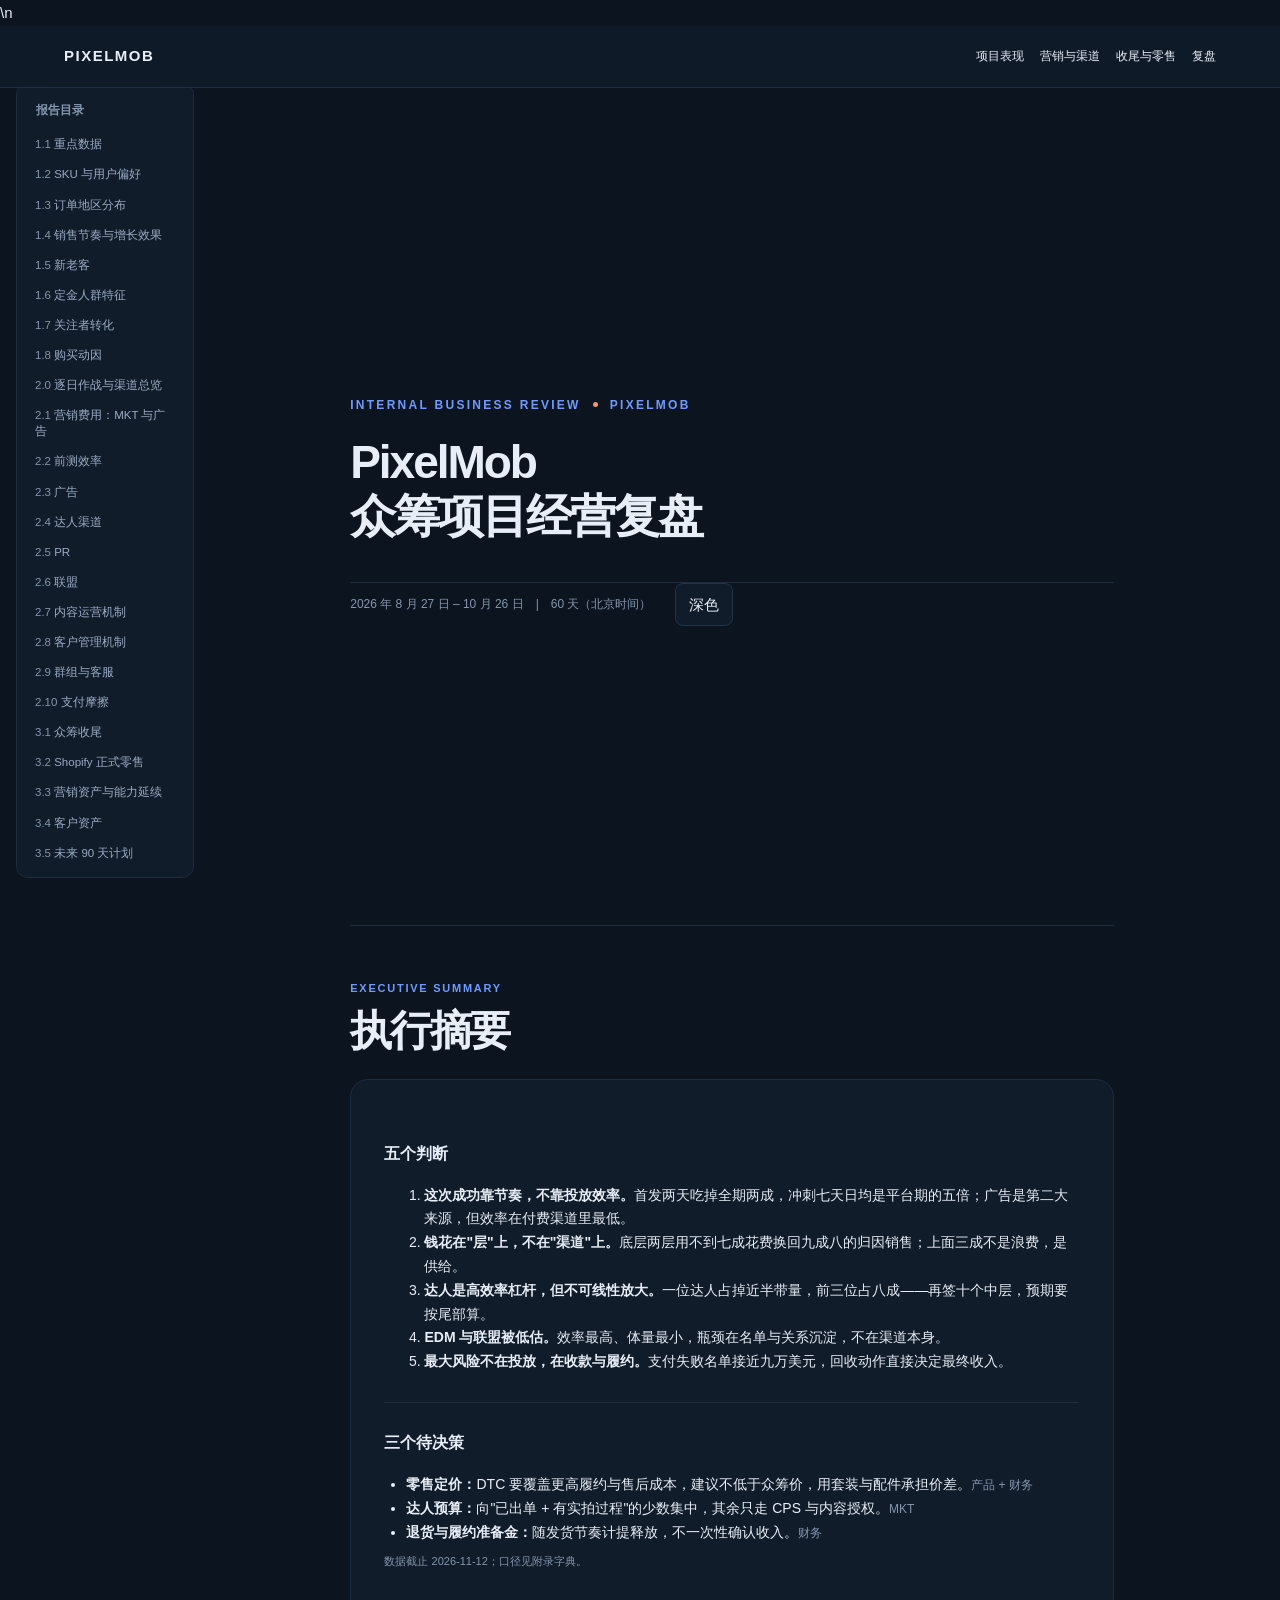
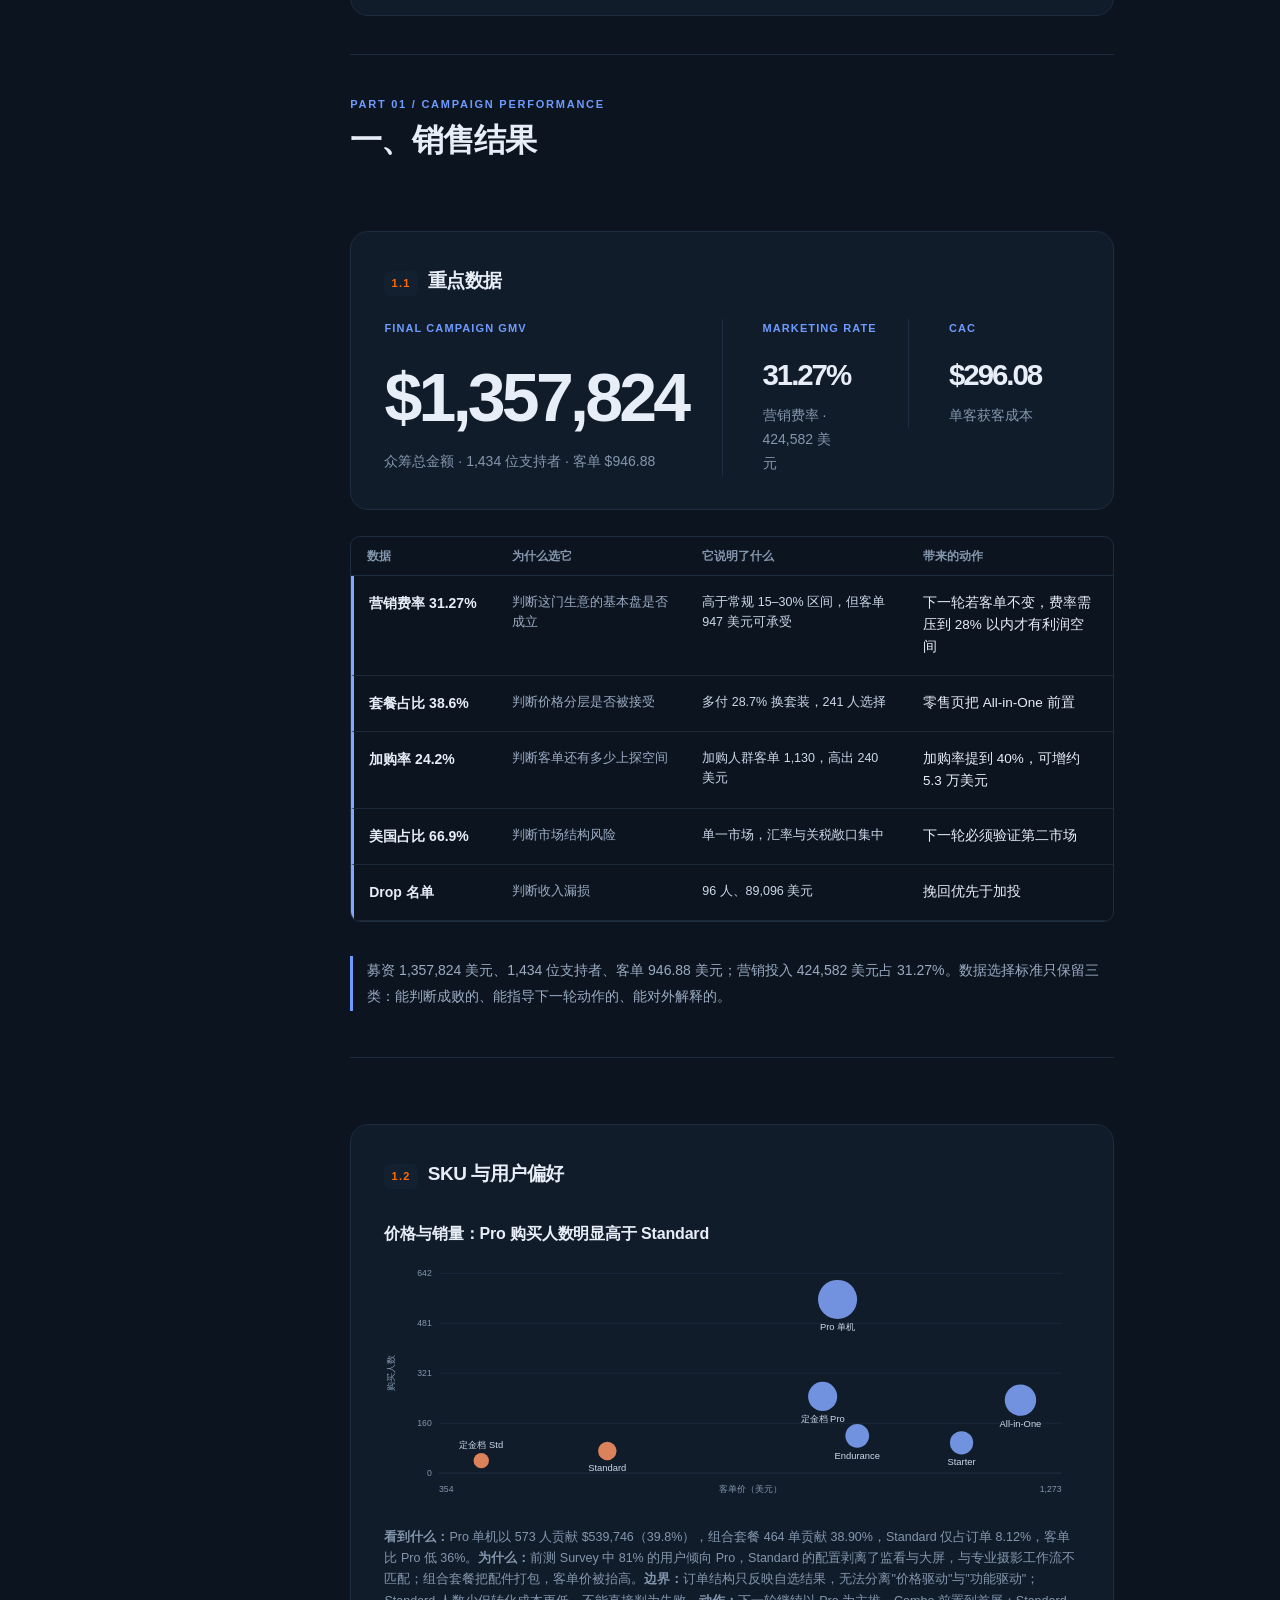
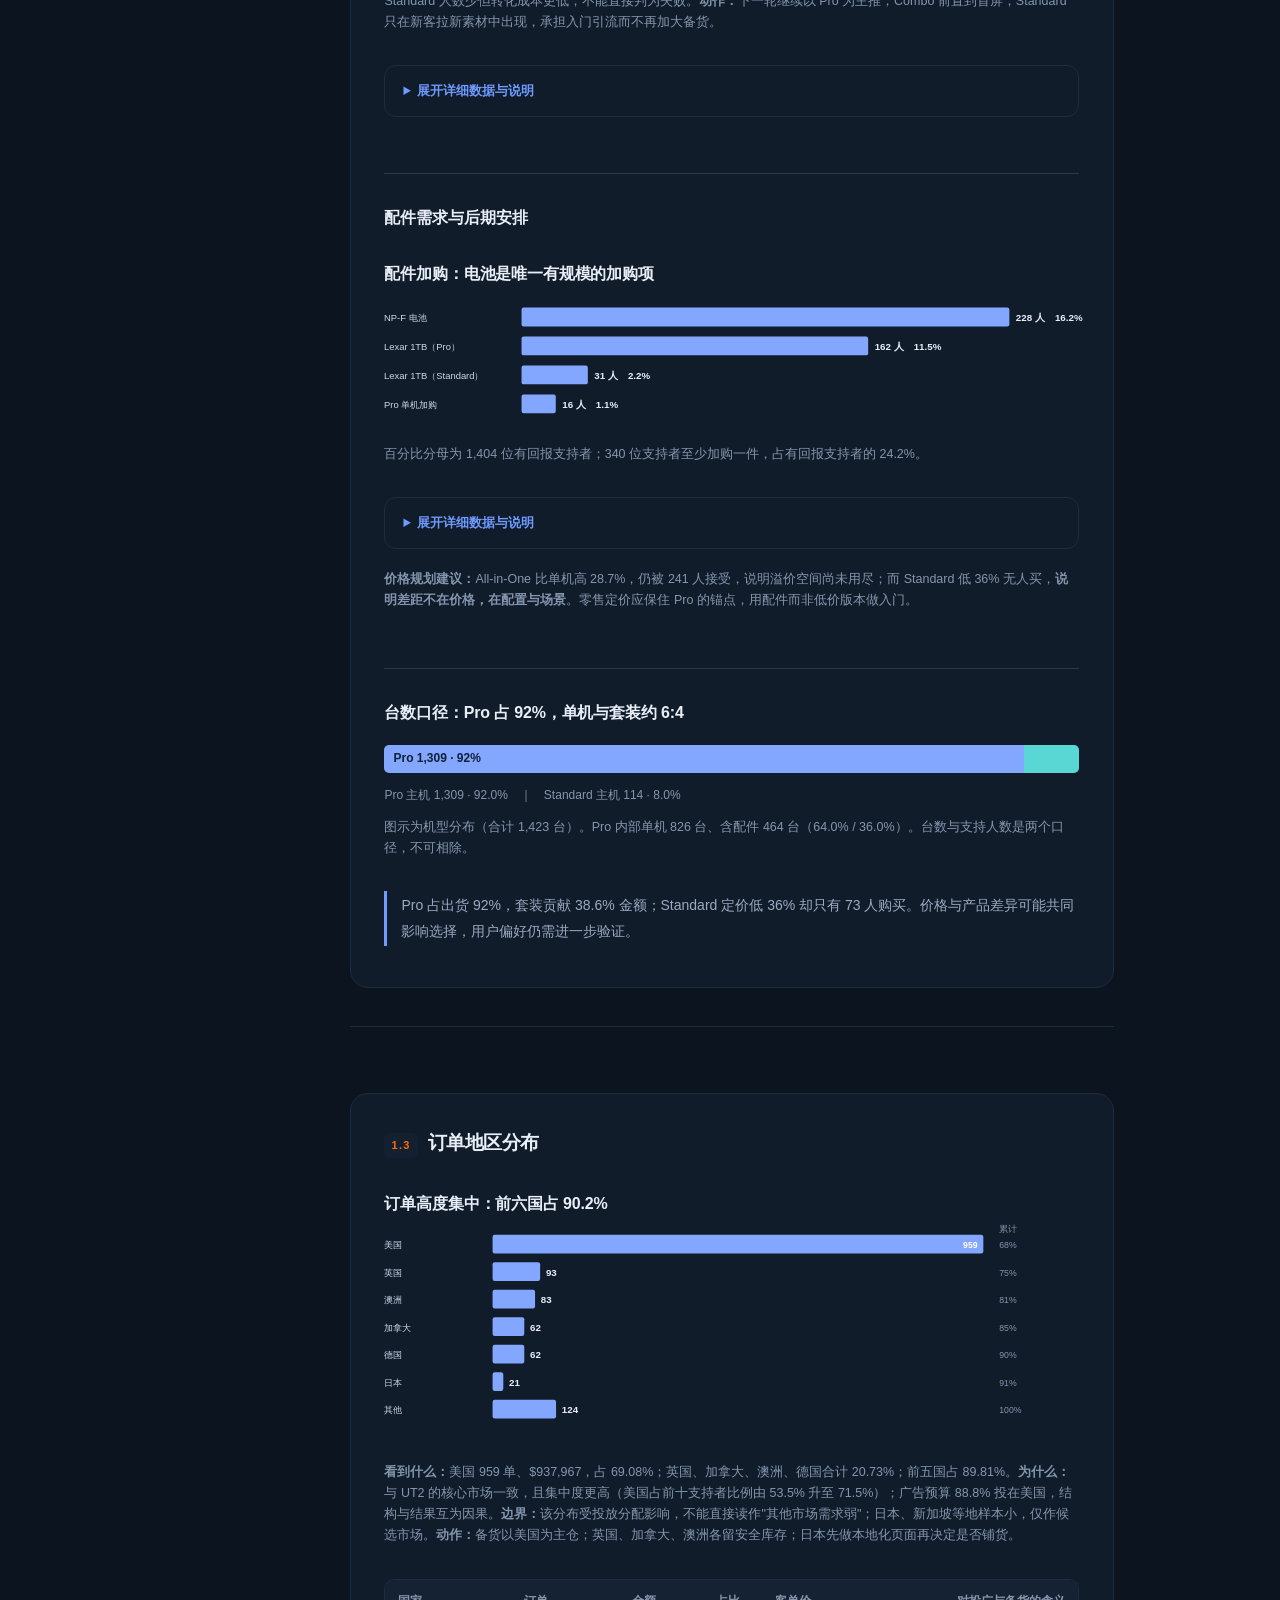
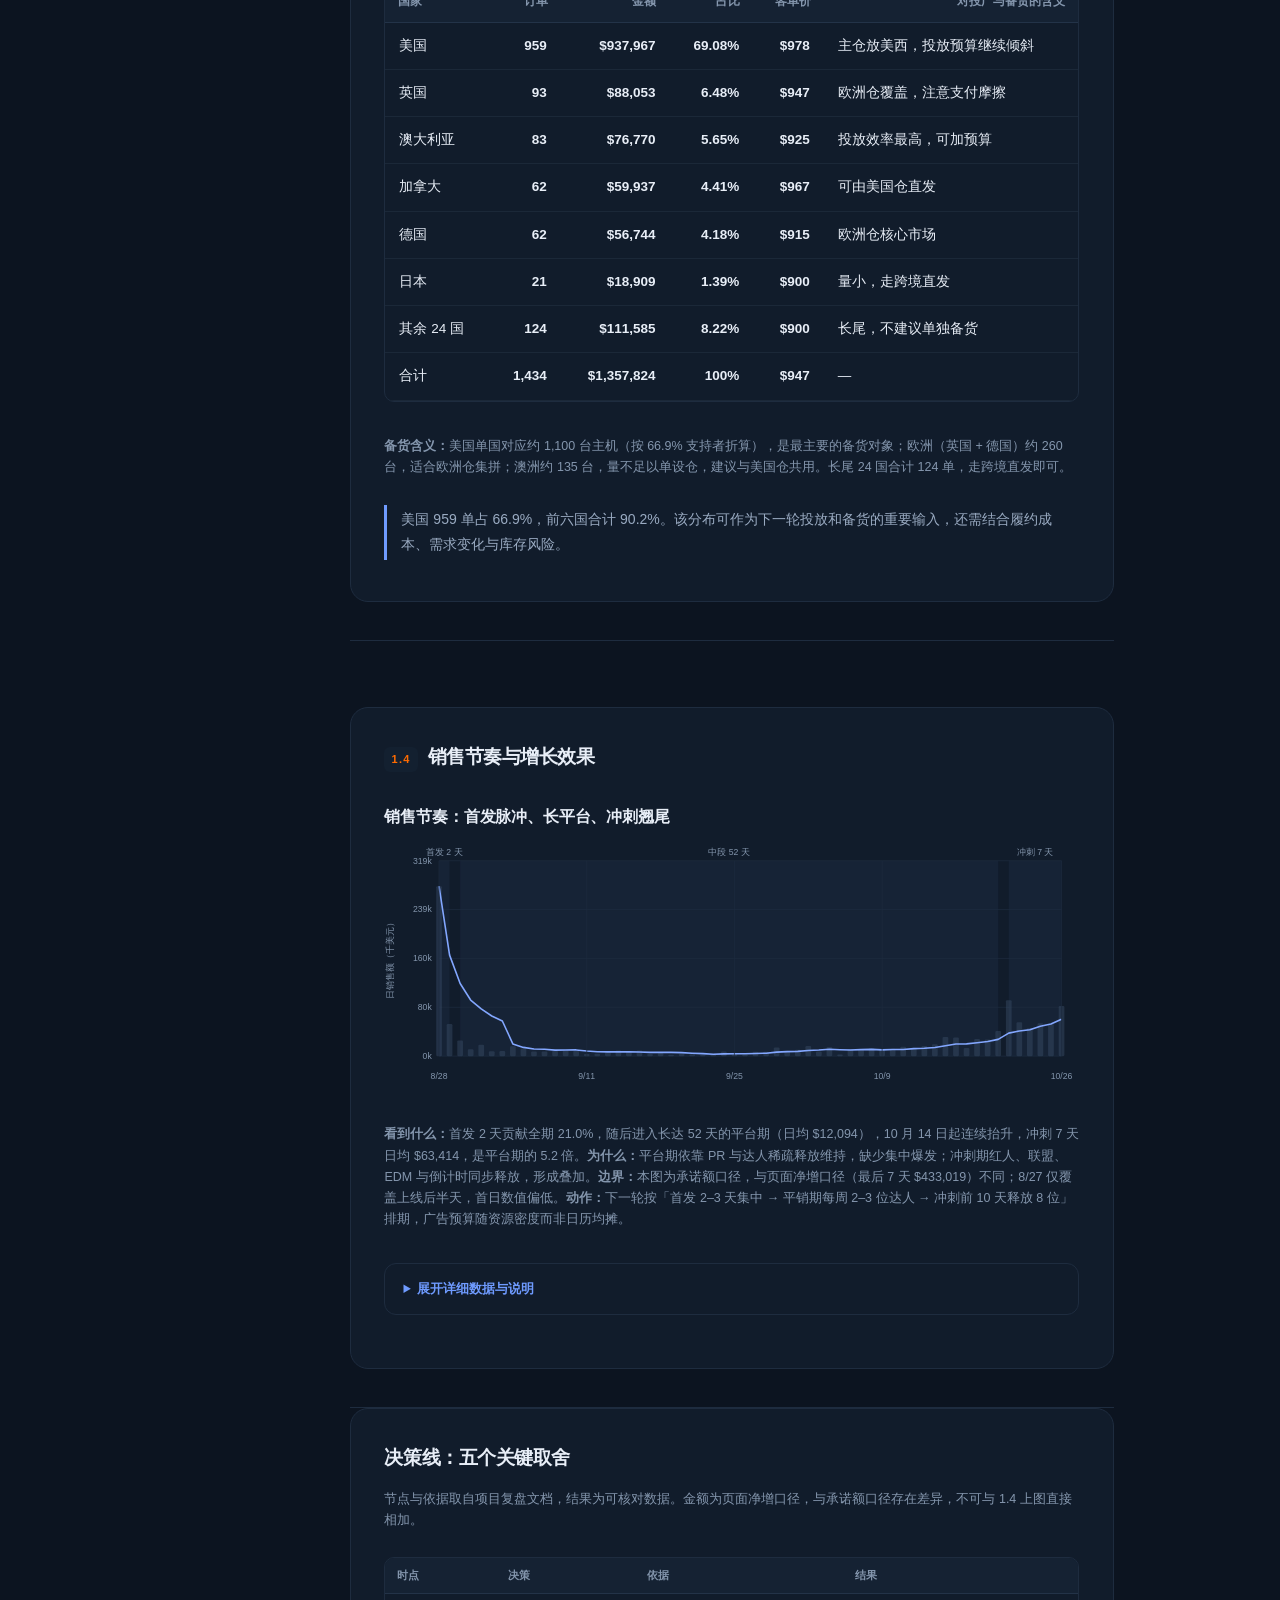
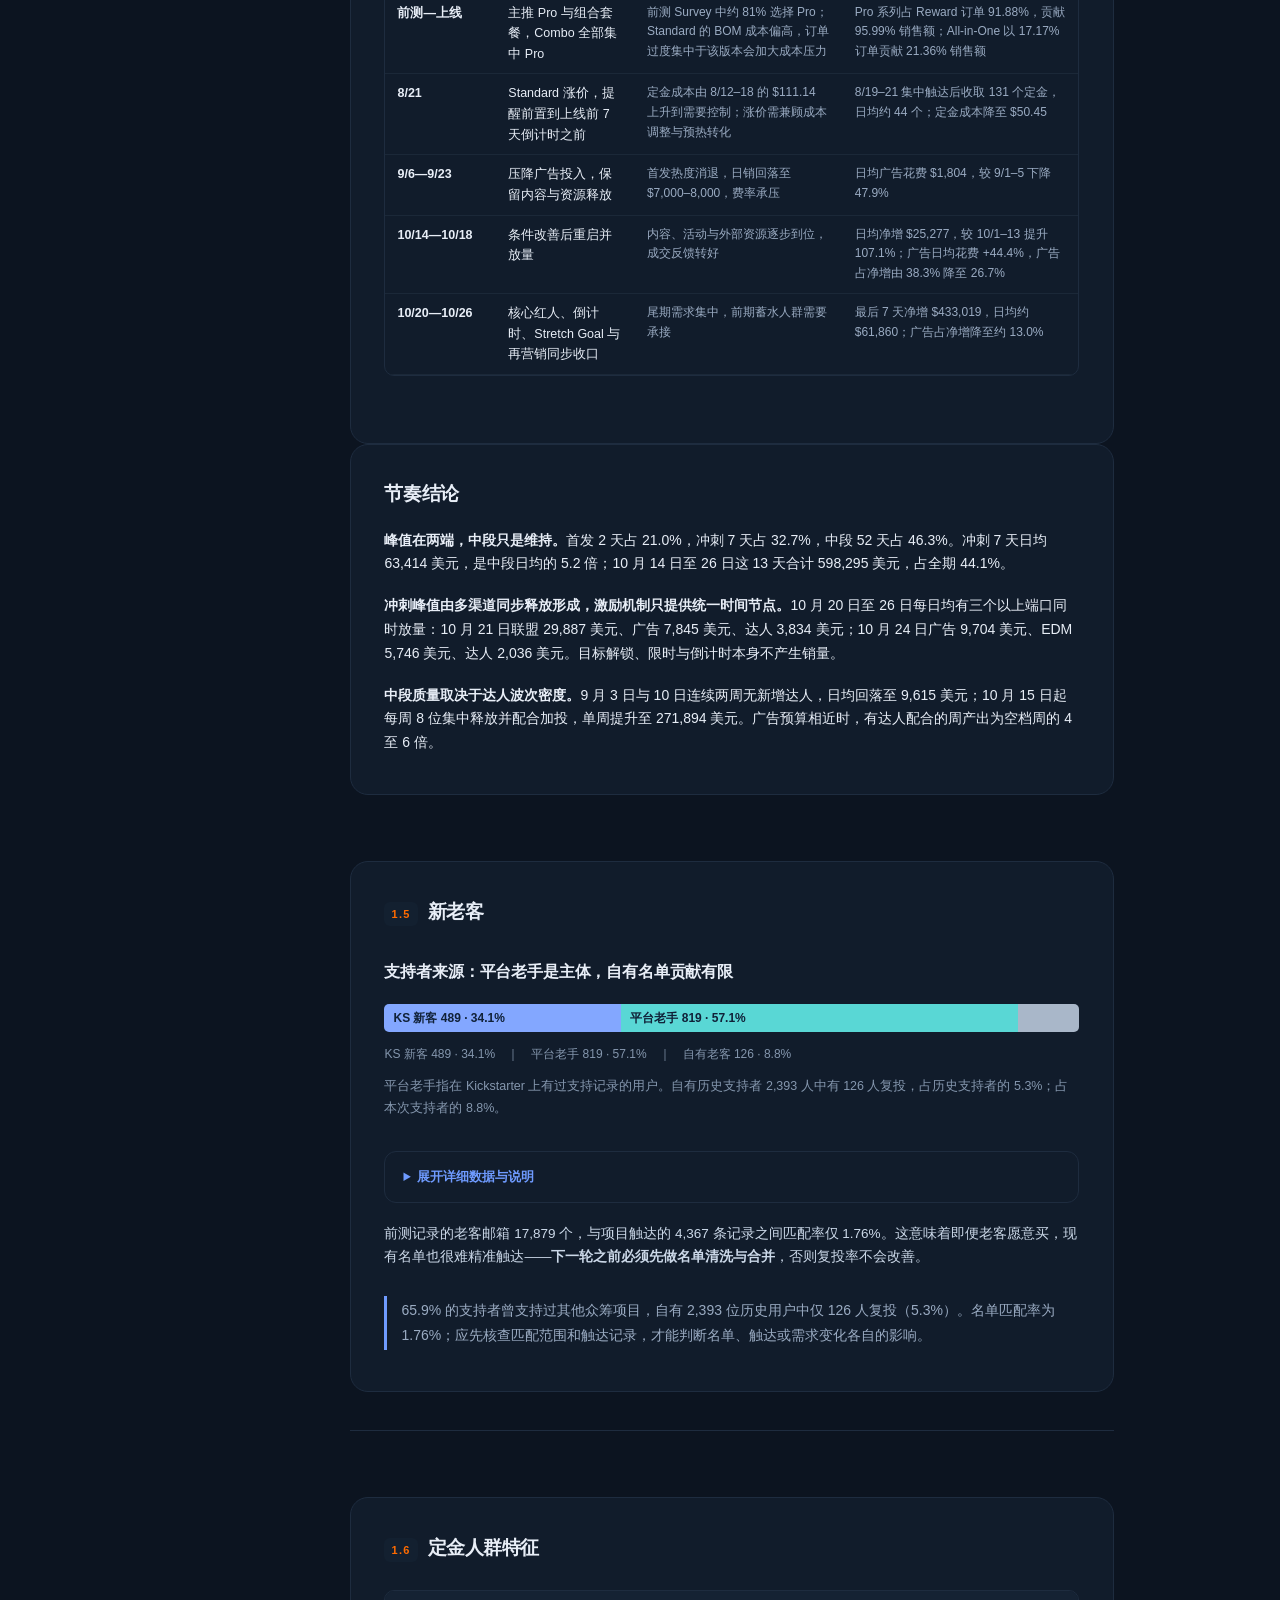
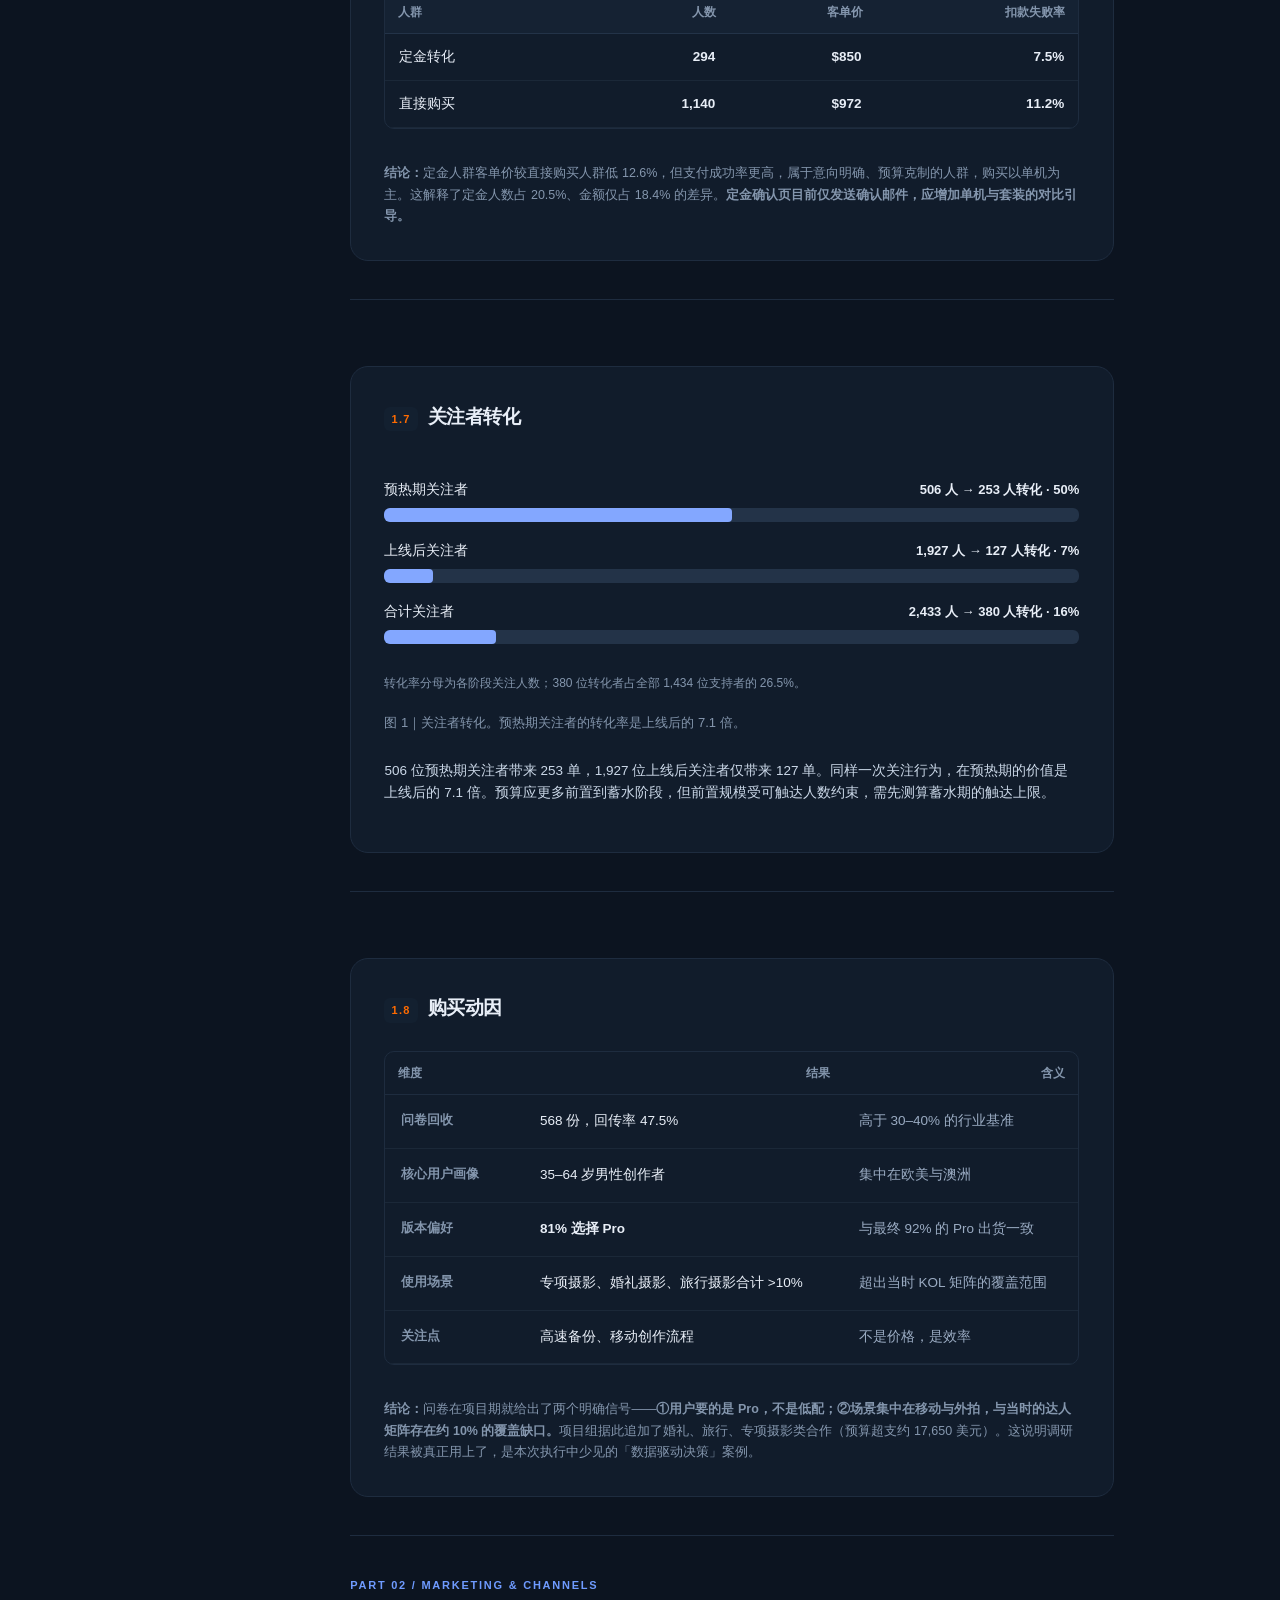
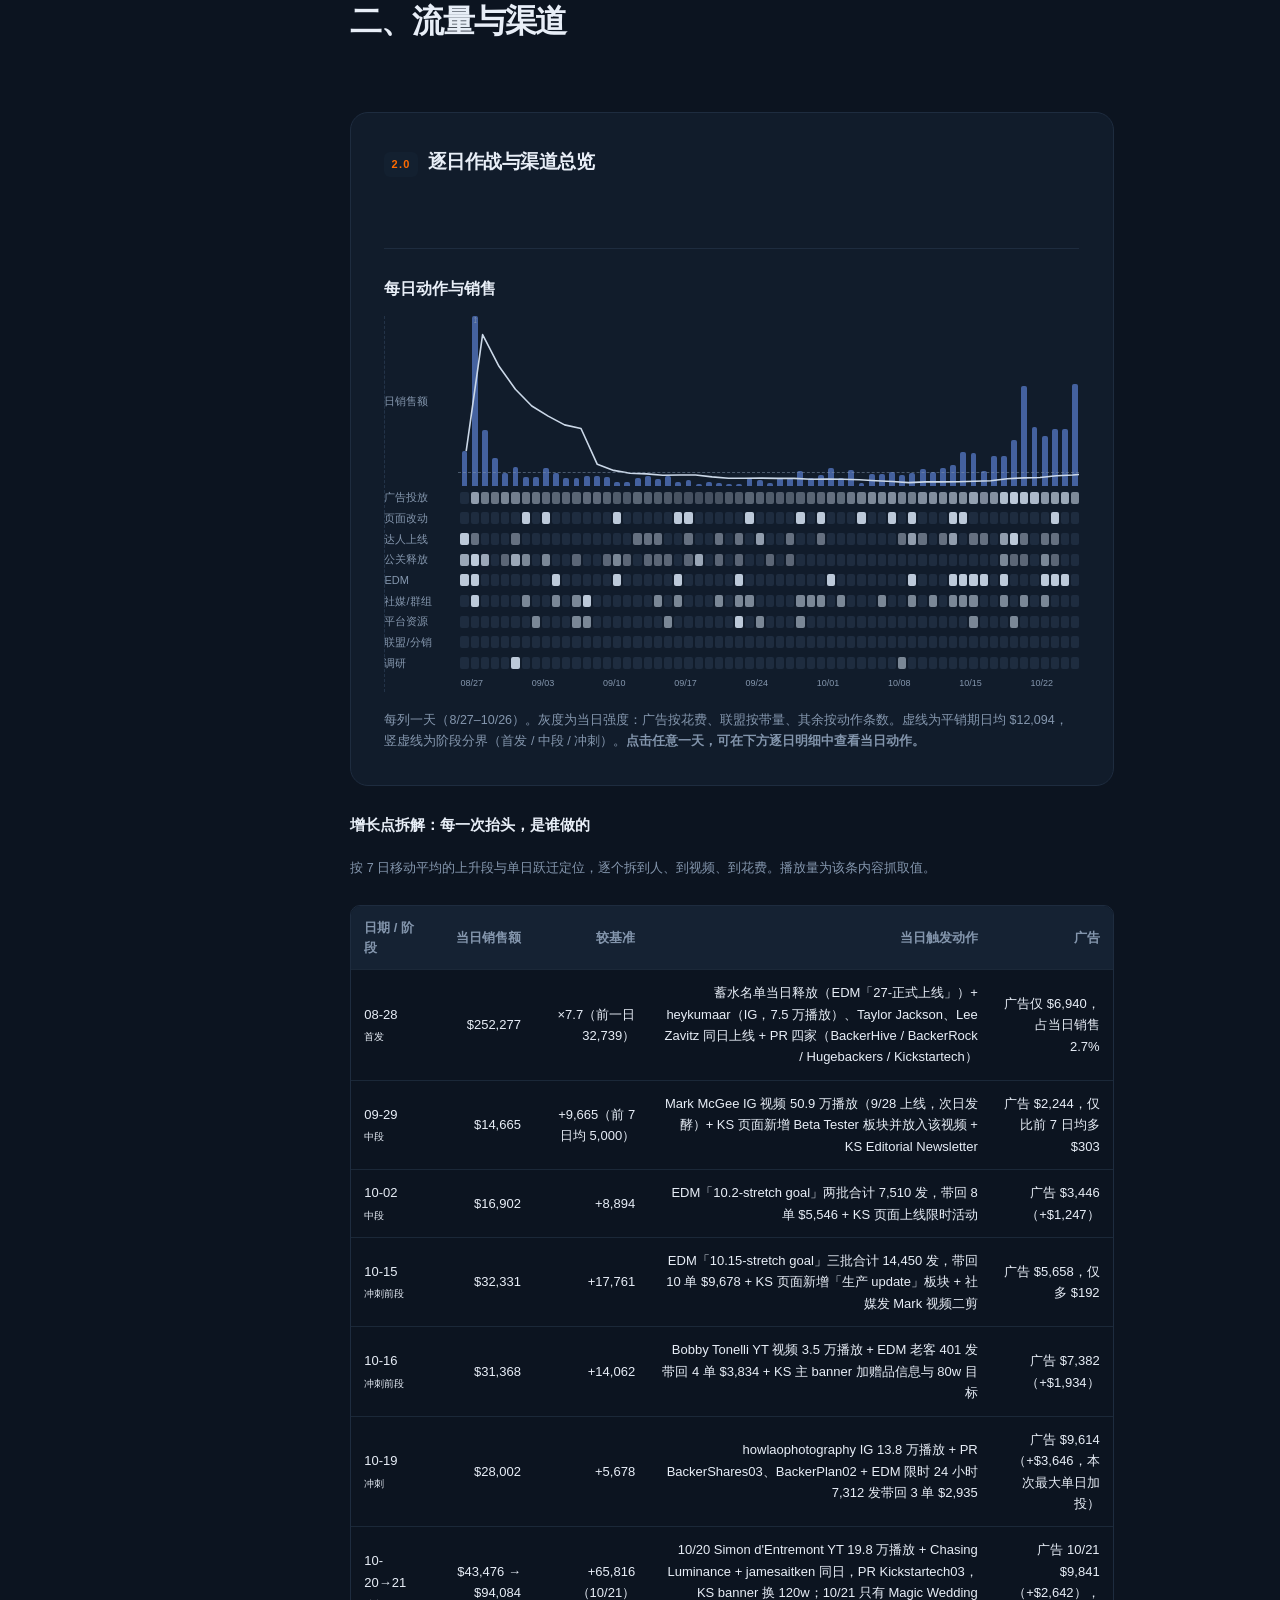
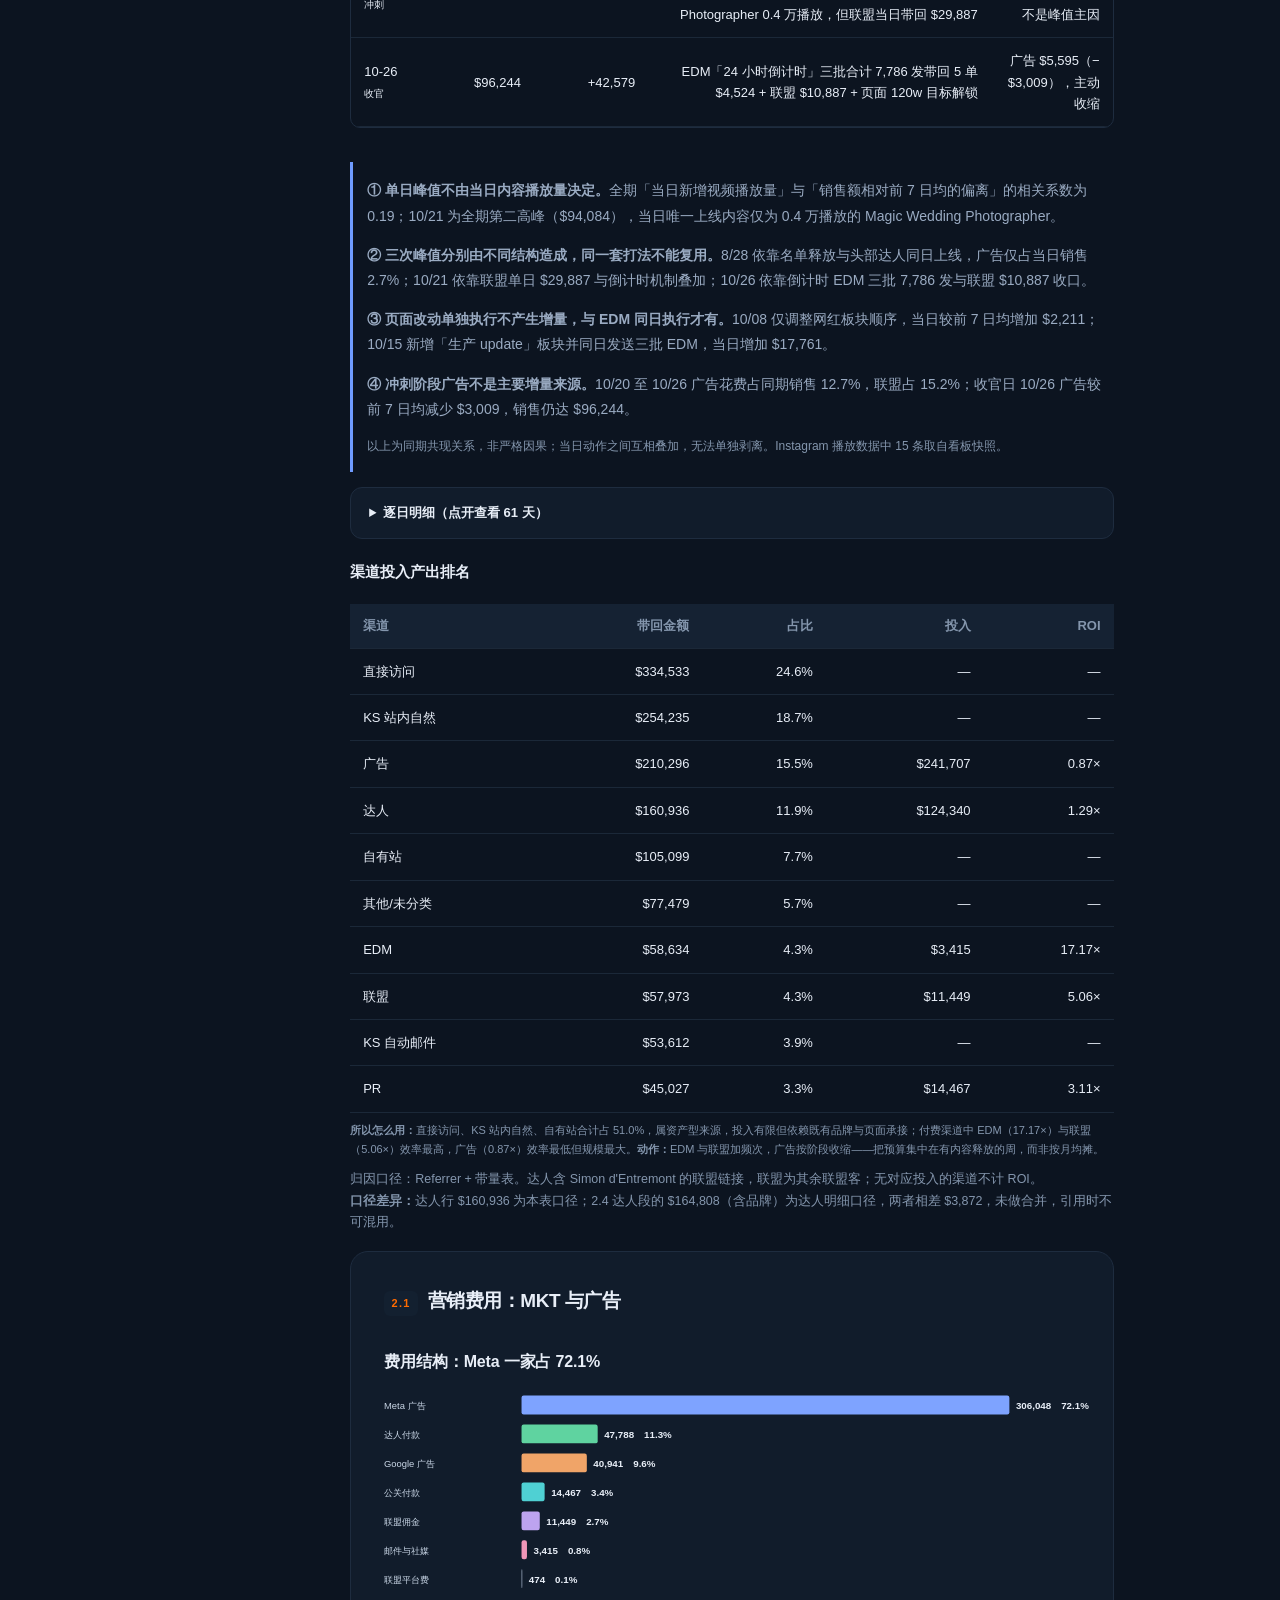
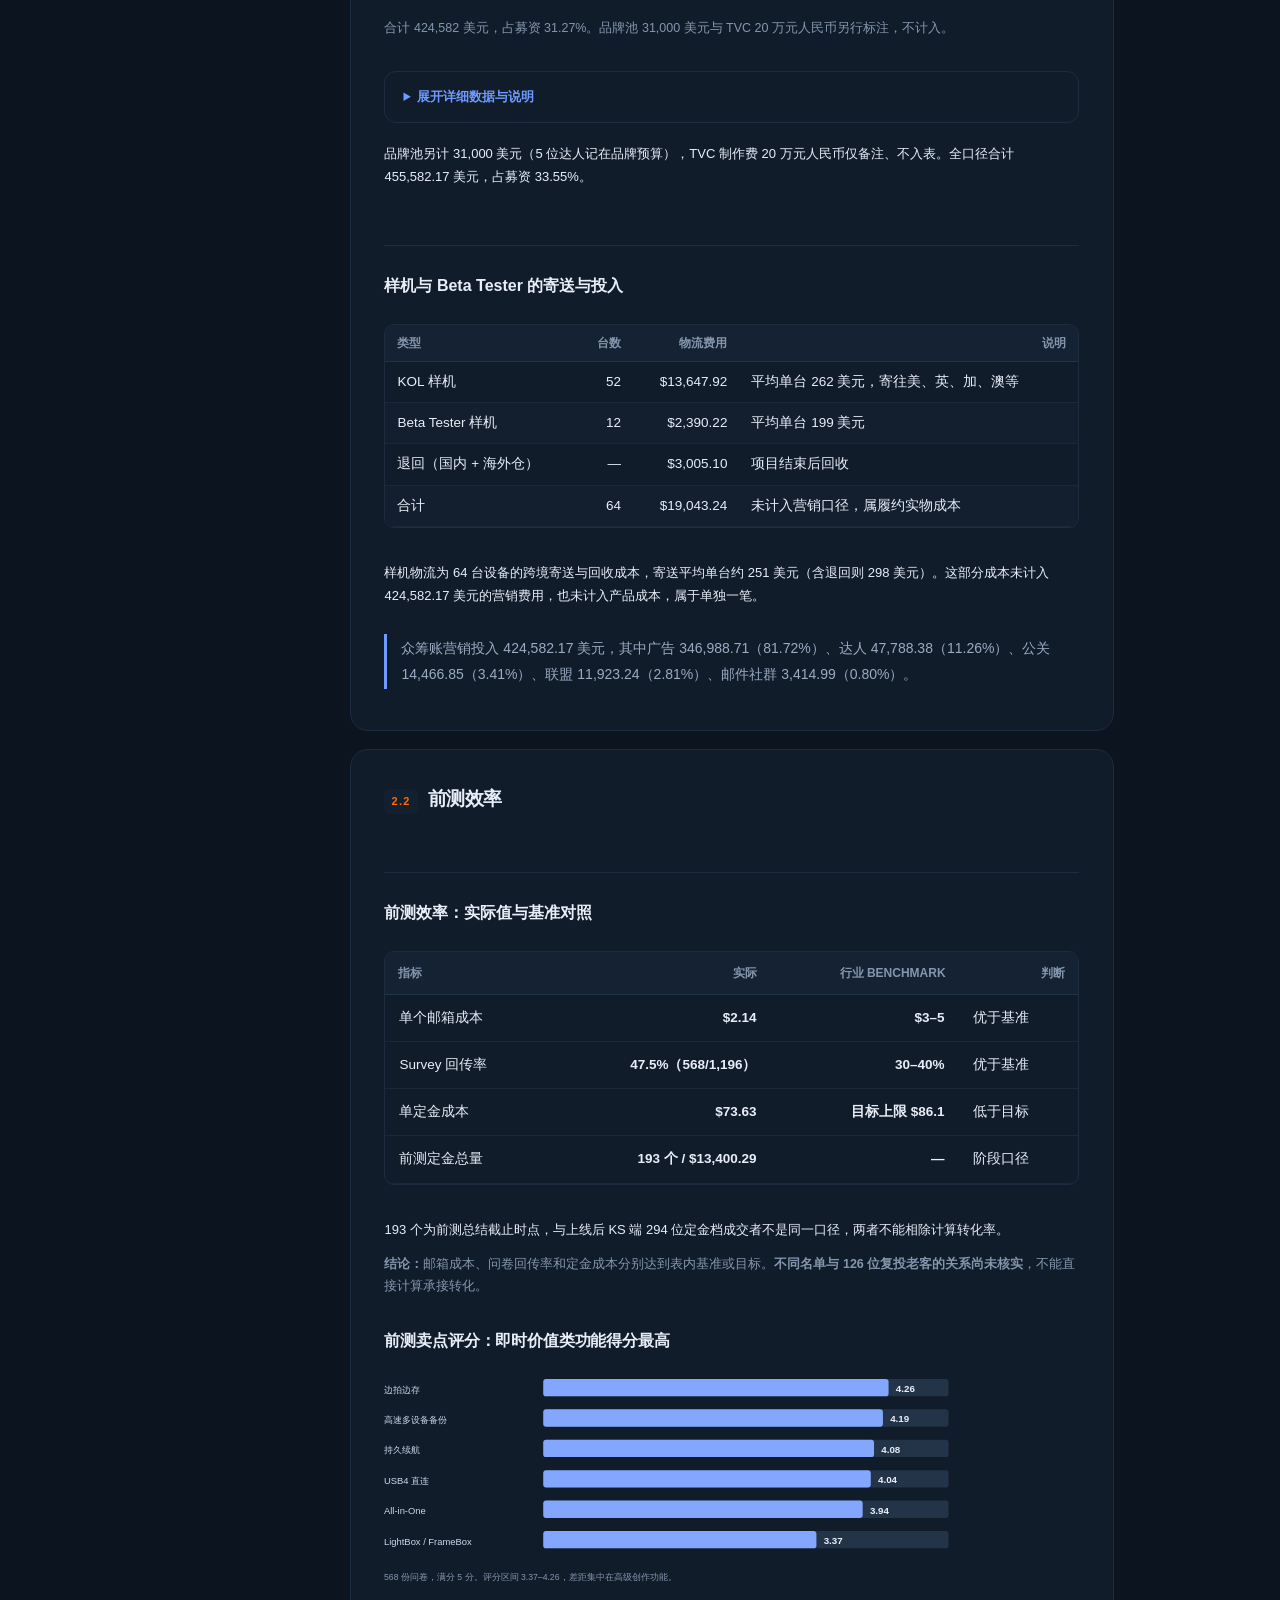
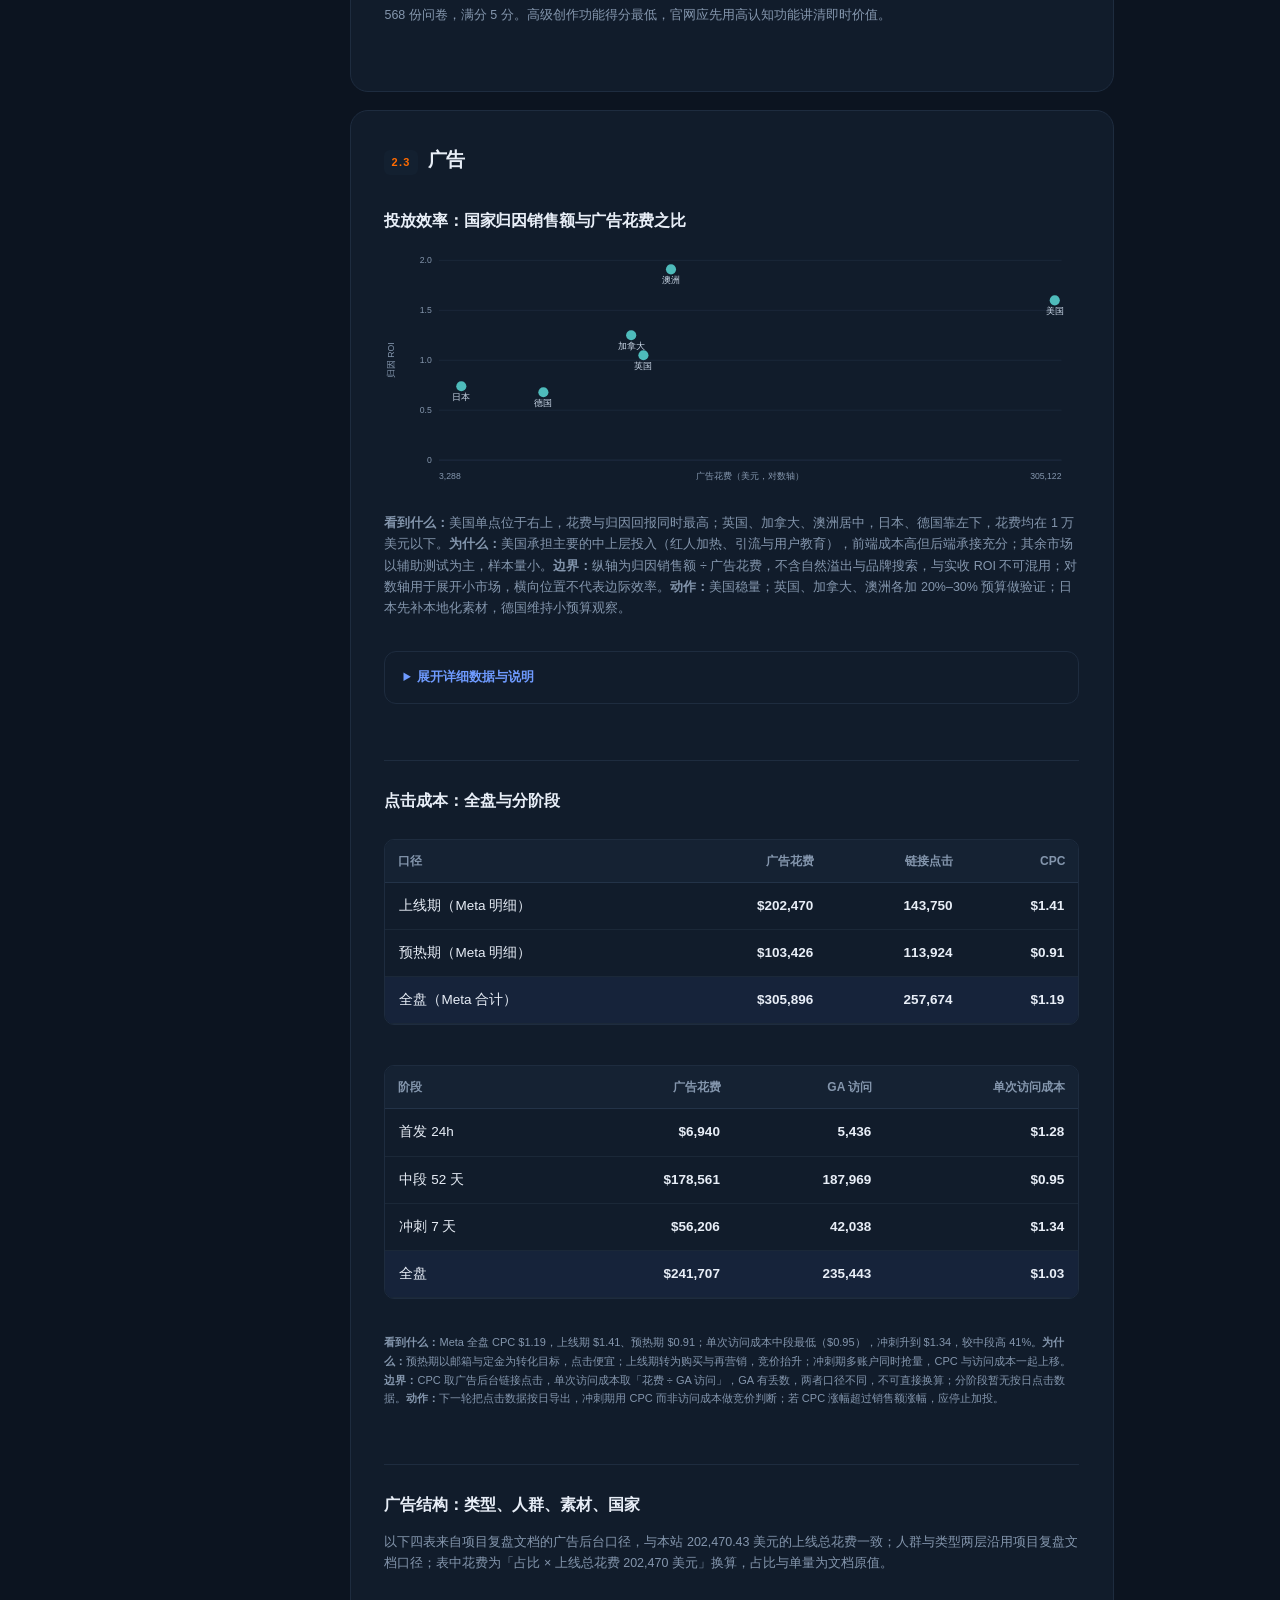
==== commit bbce700d: "Split report into maintainable source modules" ====
--- a/index.html
+++ b/index.html
@@ -4,9 +4,9 @@
 <meta charset="utf-8">
 <meta name="viewport" content="width=device-width,initial-scale=1">
 <title>PixelMob 众筹项目经营复盘</title>
-<style>
-
-:root{
+
+<!-- standalone build -->
+<style>\n:root{
   --bg:#f6f8fb; --panel:#ffffff; --th:#f7f9fc; --tint:#f1f6fd;
   --line:#e3eaf3; --line2:#e8eef6; --line3:#dfe9f6;
   --ink:#12233b; --ink2:#1f344e; --body:#536983; --muted:#65748a;
@@ -396,12 +396,8 @@
 table.spec-survey th:nth-child(3),table.spec-survey td:nth-child(3){width:34%}
 table.spec-survey td{white-space:normal;word-break:normal}
 tr.hl{background:rgba(255,107,0,.12)!important}
-
-</style>
-<!-- standalone build -->
-</head>
+\n</style>\n</head>
 <body>
-
 <nav><button class="toc-toggle" aria-expanded="false" aria-controls="toc-mobile">目录</button><b>PIXELMOB</b><div class="links"><a href="#p1">项目表现</a><a href="#p2">营销与渠道</a><a href="#p3">收尾与零售</a><a href="#p4">复盘</a></div></nav>
 <aside id="toc-mobile" class="report-nav" aria-label="报告目录"><div class="nav-title">报告目录</div><div class="nav-list"><a href="#section-0"><span>1.1</span> 重点数据</a><a href="#section-1"><span>1.2</span> SKU 与用户偏好</a><a href="#section-2"><span>1.3</span> 订单地区分布</a><a href="#section-3"><span>1.4</span> 销售节奏与增长效果</a><a href="#section-4"><span>1.5</span> 新老客</a><a href="#section-5"><span>1.6</span> 定金人群特征</a><a href="#section-6"><span>1.7</span> 关注者转化</a><a href="#section-7"><span>1.8</span> 购买动因</a><a href="#section-7b"><span>2.0</span> 逐日作战与渠道总览</a><a href="#section-8"><span>2.1</span> 营销费用：MKT 与广告</a><a href="#section-9"><span>2.2</span> 前测效率</a><a href="#section-11"><span>2.3</span> 广告</a><a href="#section-10"><span>2.4</span> 达人渠道</a><a href="#section-11b"><span>2.5</span> PR</a><a href="#section-11c"><span>2.6</span> 联盟</a><a href="#section-12"><span>2.7</span> 内容运营机制</a><a href="#section-13"><span>2.8</span> 客户管理机制</a><a href="#section-14"><span>2.9</span> 群组与客服</a><a href="#section-15"><span>2.10</span> 支付摩擦</a><a href="#section-16"><span>3.1</span> 众筹收尾</a><a href="#section-17"><span>3.2</span> Shopify 正式零售</a><a href="#section-18"><span>3.3</span> 营销资产与能力延续</a><a href="#section-19"><span>3.4</span> 客户资产</a><a href="#section-20"><span>3.5</span> 未来 90 天计划</a><a href="#section-21"><span>3.6</span> 资金结余口径</a><a href="#section-22"><span>附录 A</span> 数据来源与缺口</a></div></aside><main class="shell">
 <section class="cover">
@@ -437,7 +433,6 @@
 <p class="caption">数据截止 2026-11-12；口径见附录字典。</p>
 </div>
 </section>
-
 
 <div class="chapter-head" id="p1"><div class="over">PART 01 / CAMPAIGN PERFORMANCE</div><h2>一、销售结果</h2></div>
 
@@ -639,6 +634,7 @@
 </div>
 </section>
 <!-- ======== 流量端 ======== -->
+
 <div class="chapter-head" id="p2"><div class="over">PART 02 / MARKETING &amp; CHANNELS</div><h2>二、流量与渠道</h2></div>
 
 <section class="chapter" data-role="cyan">
@@ -1356,6 +1352,7 @@
 </section>
 
 <!-- ======== 收尾 ======== -->
+
 <div class="chapter-head" id="p3"><div class="over">PART 03 / CLOSING &amp; RETAIL</div><h2>三、收尾与零售</h2></div>
 
 <section class="chapter" data-role="purple">
@@ -1518,60 +1515,7 @@
 
 
 
-</main>
-<script>
-
-var tb=document.getElementById('btnTheme');
-function setTheme(t){document.documentElement.setAttribute('data-theme',t);
-  tb.textContent=(t==='dark'?'浅色':'深色');
-  try{localStorage.setItem('pm-theme',t)}catch(e){}}
-var saved=null;try{saved=localStorage.getItem('pm-theme')}catch(e){}
-setTheme(saved||document.documentElement.getAttribute('data-theme')||'dark');
-tb.addEventListener('click',function(){
-  setTheme(document.documentElement.getAttribute('data-theme')==='dark'?'light':'dark');});
-
-</script>
-<script>
-
-(function(){const menu=document.querySelector('.report-nav'),toggle=document.querySelector('.toc-toggle');toggle.addEventListener('click',()=>{const open=menu.classList.toggle('is-open');toggle.setAttribute('aria-expanded',String(open))});const links=[...menu.querySelectorAll('a')];links.forEach(a=>a.addEventListener('click',()=>{menu.classList.remove('is-open');toggle.setAttribute('aria-expanded','false')}));if('IntersectionObserver' in window){let observer=new IntersectionObserver(entries=>{for(const e of entries)if(e.isIntersecting){links.forEach(a=>a.classList.toggle('active',a.getAttribute('href')==='#'+e.target.id))}},{rootMargin:'-15% 0px -75% 0px'});links.forEach(a=>{const target=document.querySelector(a.getAttribute('href'));if(target)observer.observe(target)})}})();
-
-</script>
-<script>
-(function(){
-  var root=document.getElementById('m14-matrix');
-  if(!root) return;
-
-  // 行点击展开/收起当日明细
-  root.querySelectorAll('tr[data-i]').forEach(function(tr){
-    tr.style.cursor='pointer';
-    tr.addEventListener('click',function(ev){
-      if(ev.target.closest('a')) return;
-      var d=document.getElementById('det-'+tr.dataset.i);
-      if(d){ d.hidden=!d.hidden; }
-    });
-  });
-
-  // 矩阵点某天：展开折叠区 → 滚动到对应行 → 高亮
-  root.querySelectorAll('.mhit').forEach(function(a){
-    a.addEventListener('click',function(ev){
-      ev.preventDefault();
-      var id=(a.getAttribute('href')||'').slice(1);
-      var tr=document.getElementById(id);
-      if(!tr) return;
-
-      var box=tr.closest('details');
-      if(box && !box.open){ box.open=true; }
-      var det=document.getElementById('det-'+tr.dataset.i);
-      if(det) det.hidden=false;
-
-      setTimeout(function(){
-        tr.scrollIntoView({behavior:'smooth',block:'center'});
-        tr.classList.add('hl');
-        setTimeout(function(){ tr.classList.remove('hl'); },2200);
-      },80);
-    });
-  });
-})();
-
-</script></body>
-</html>+
+
+</body>
+</html>
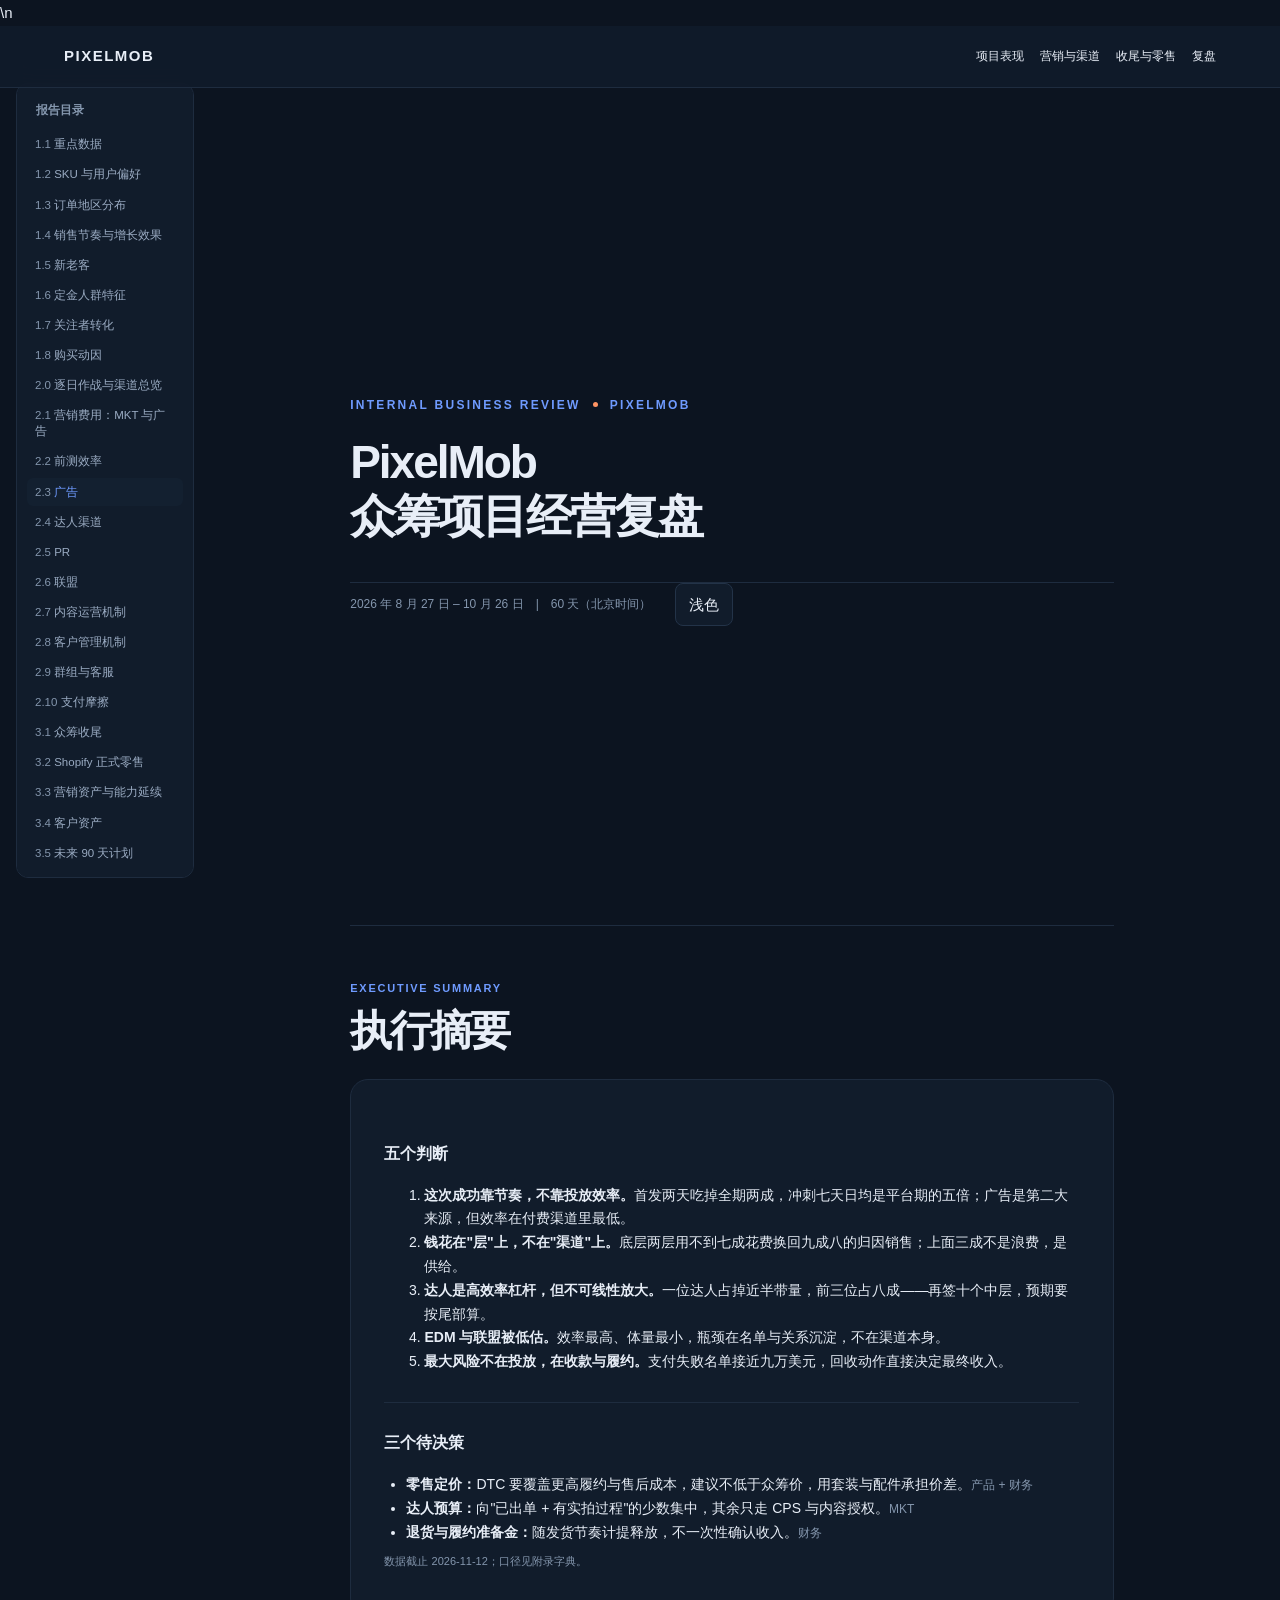
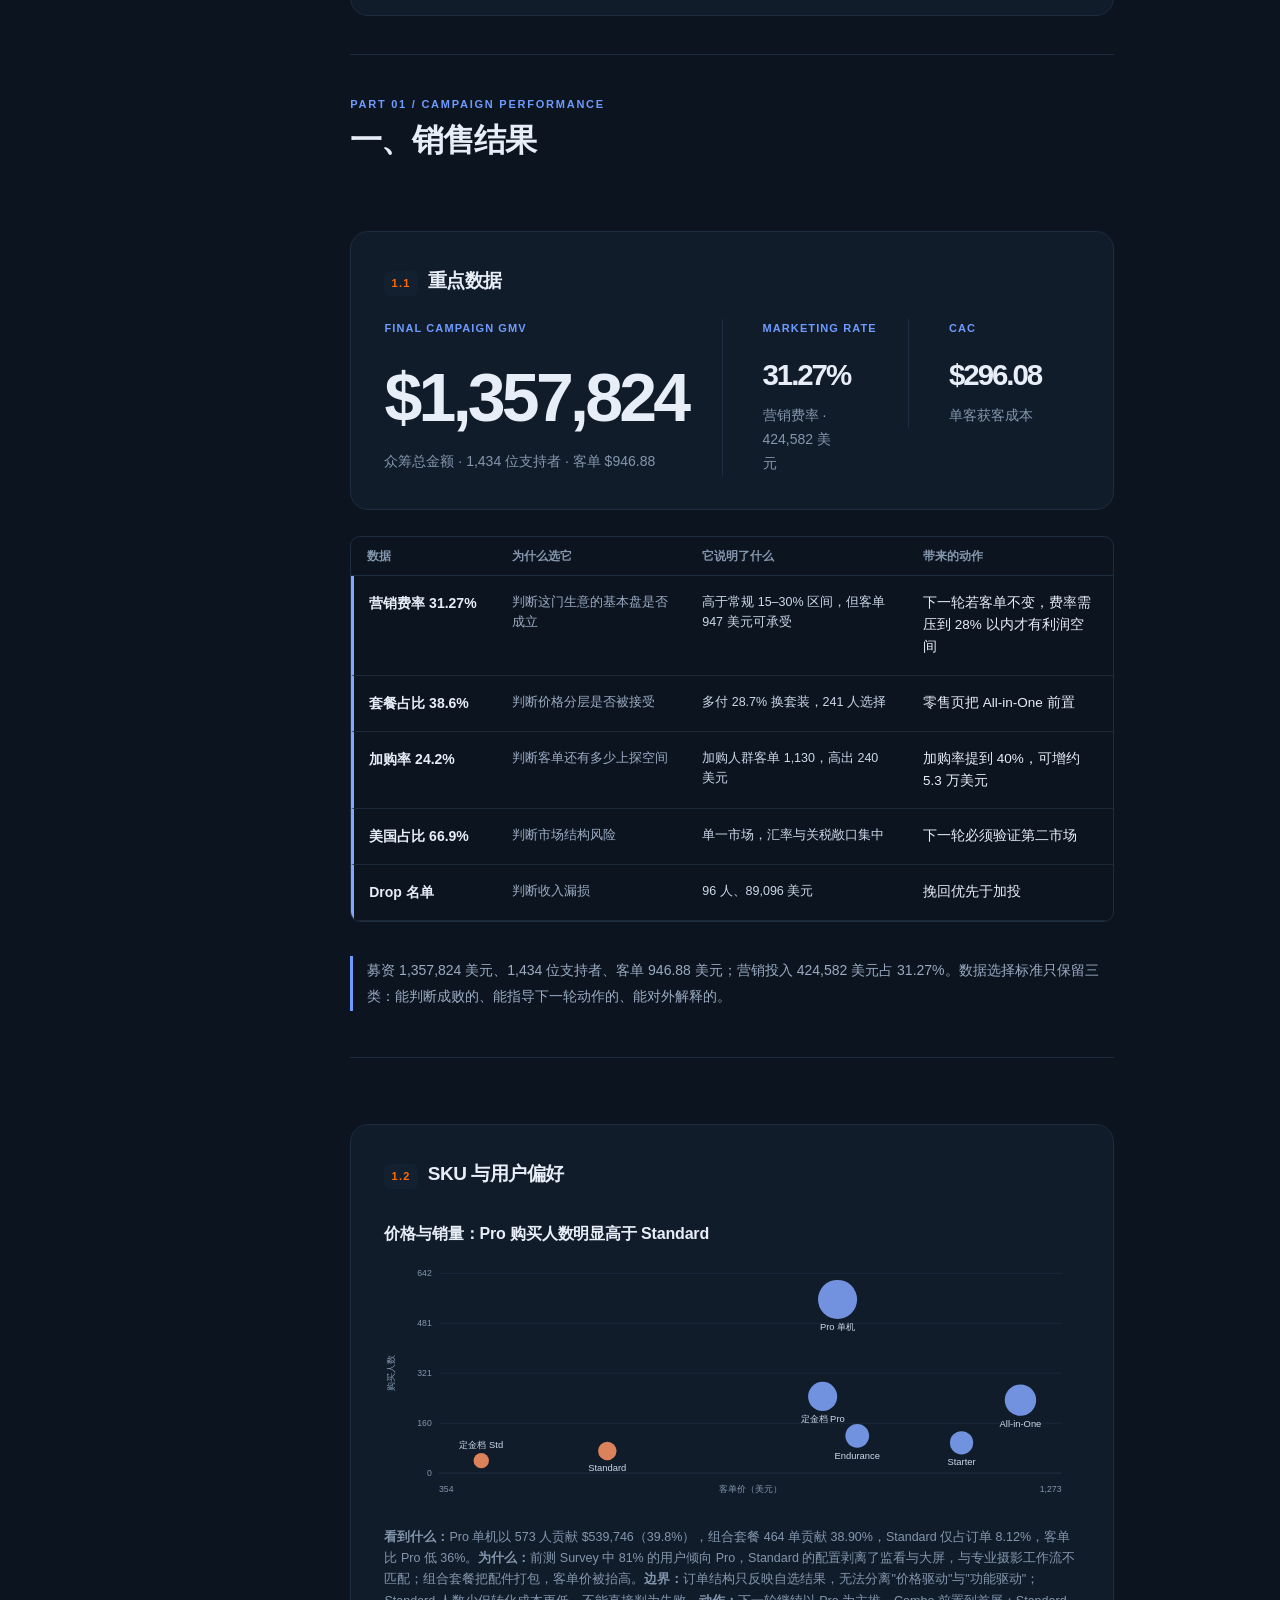
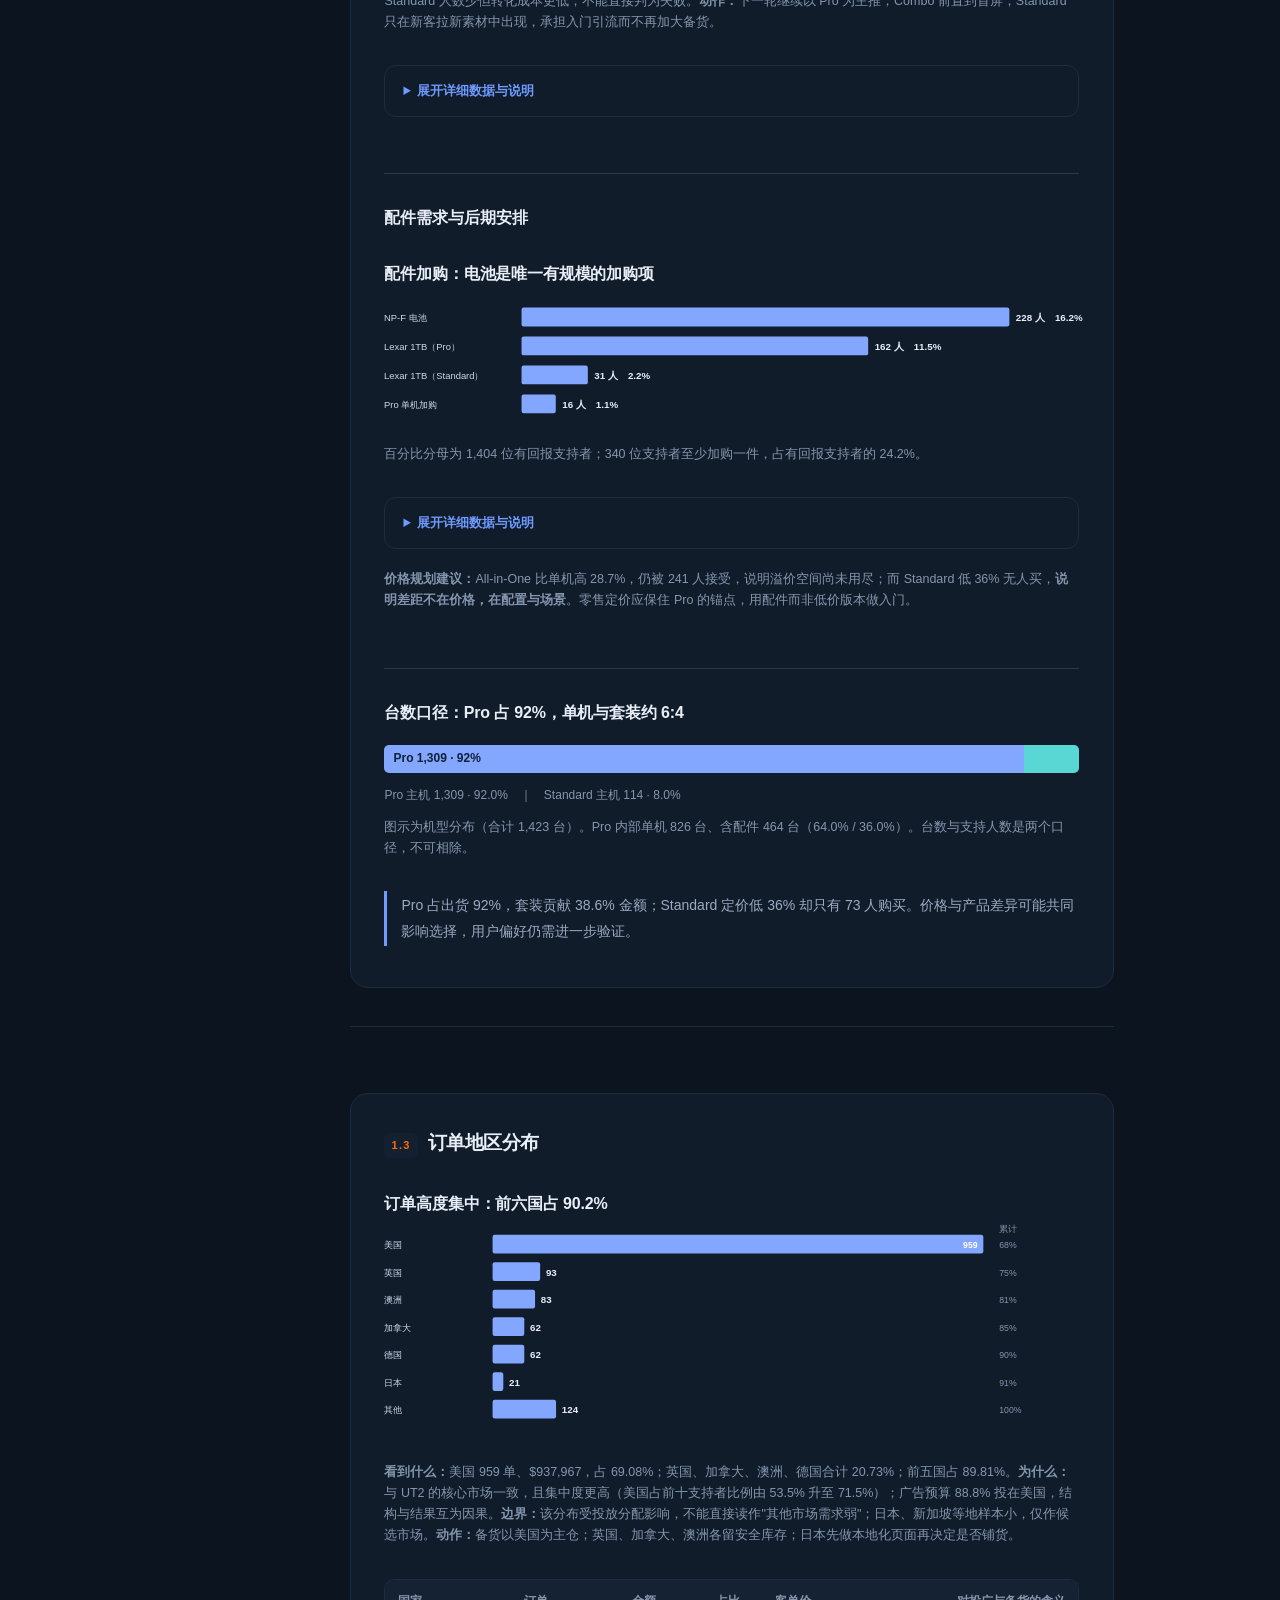
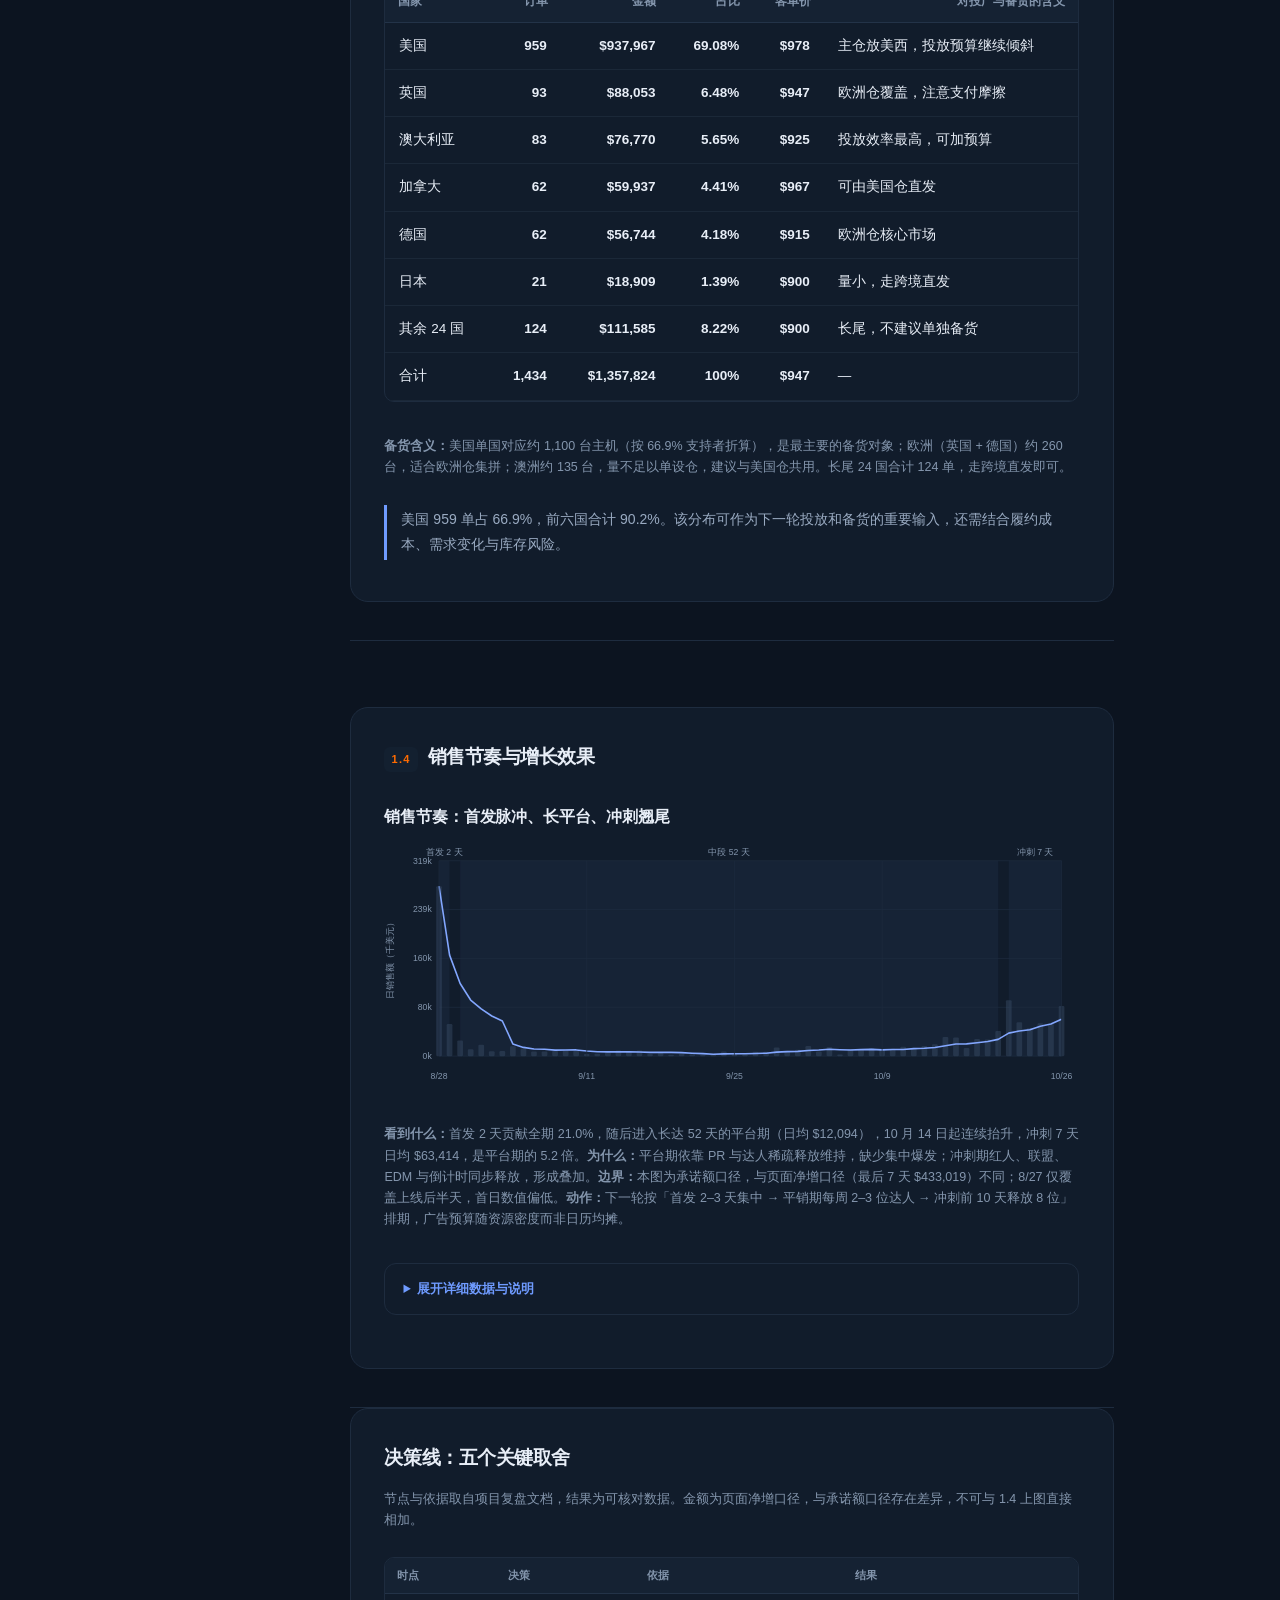
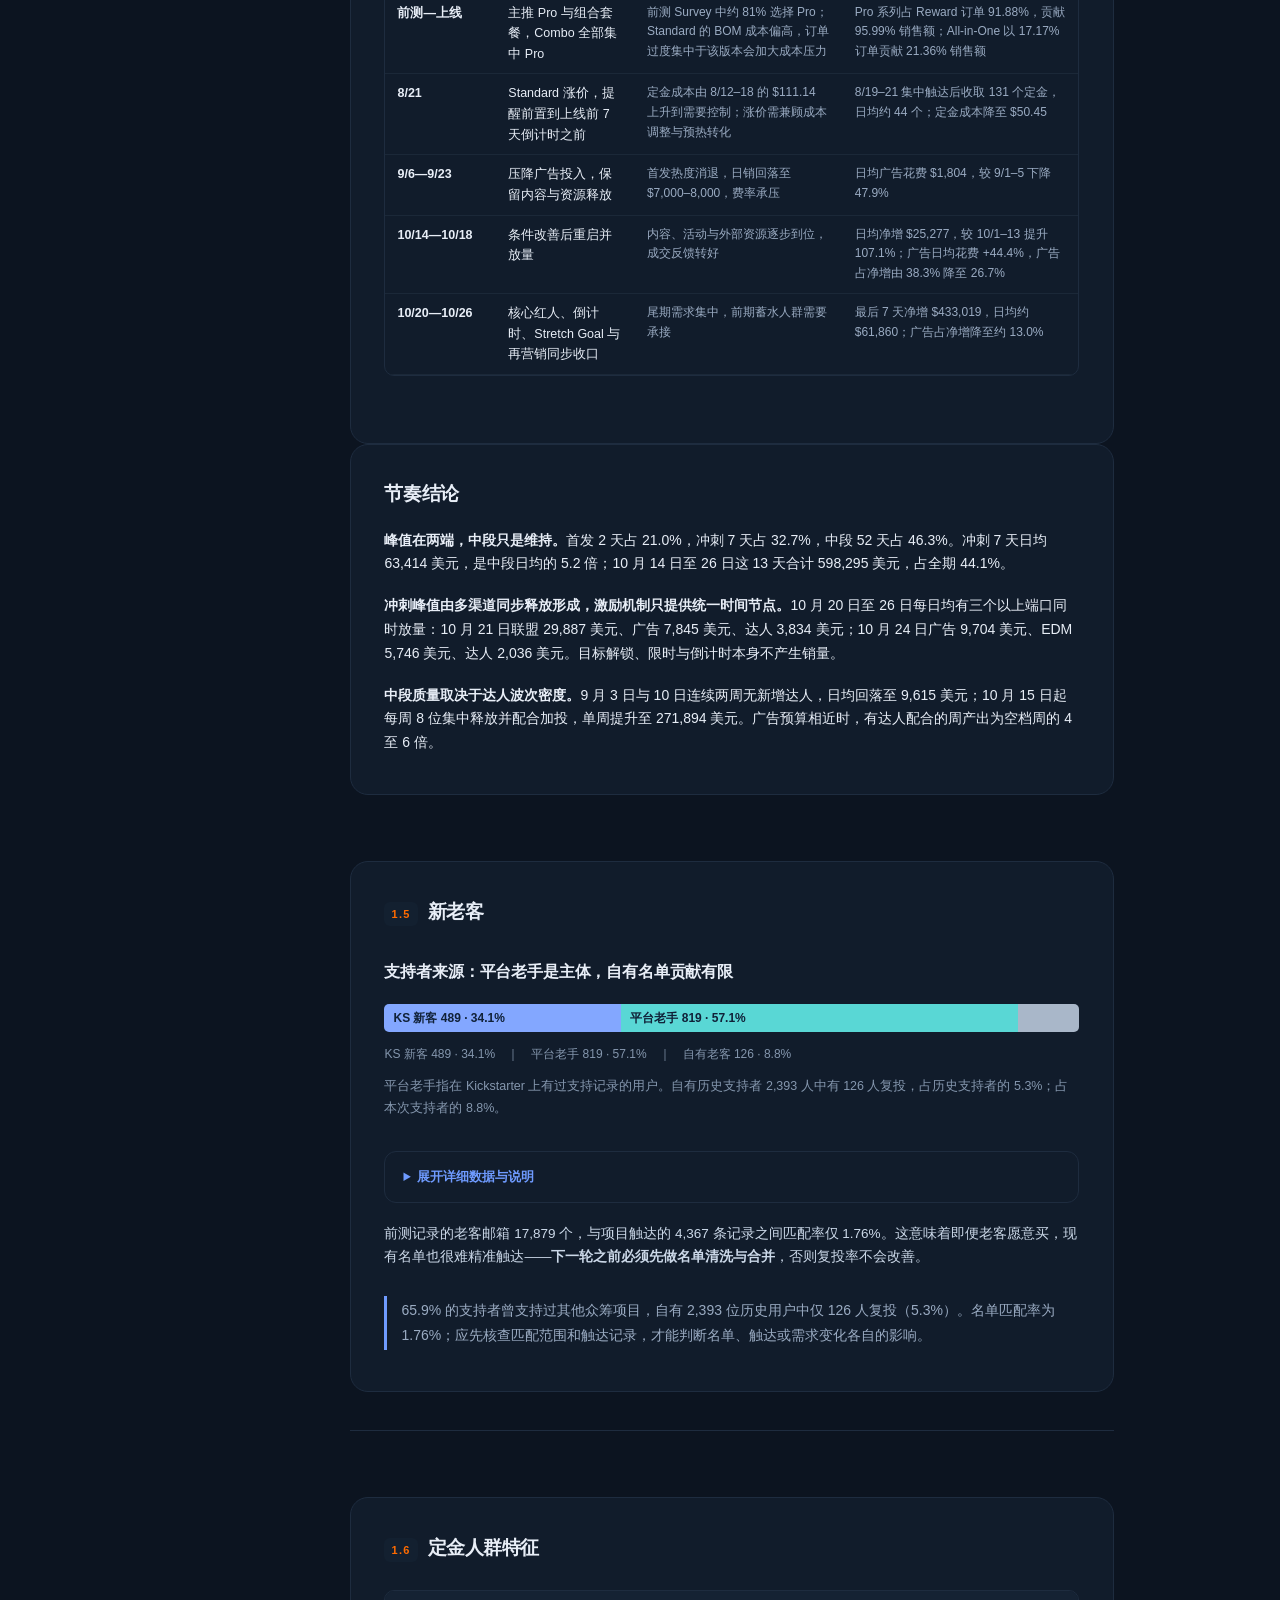
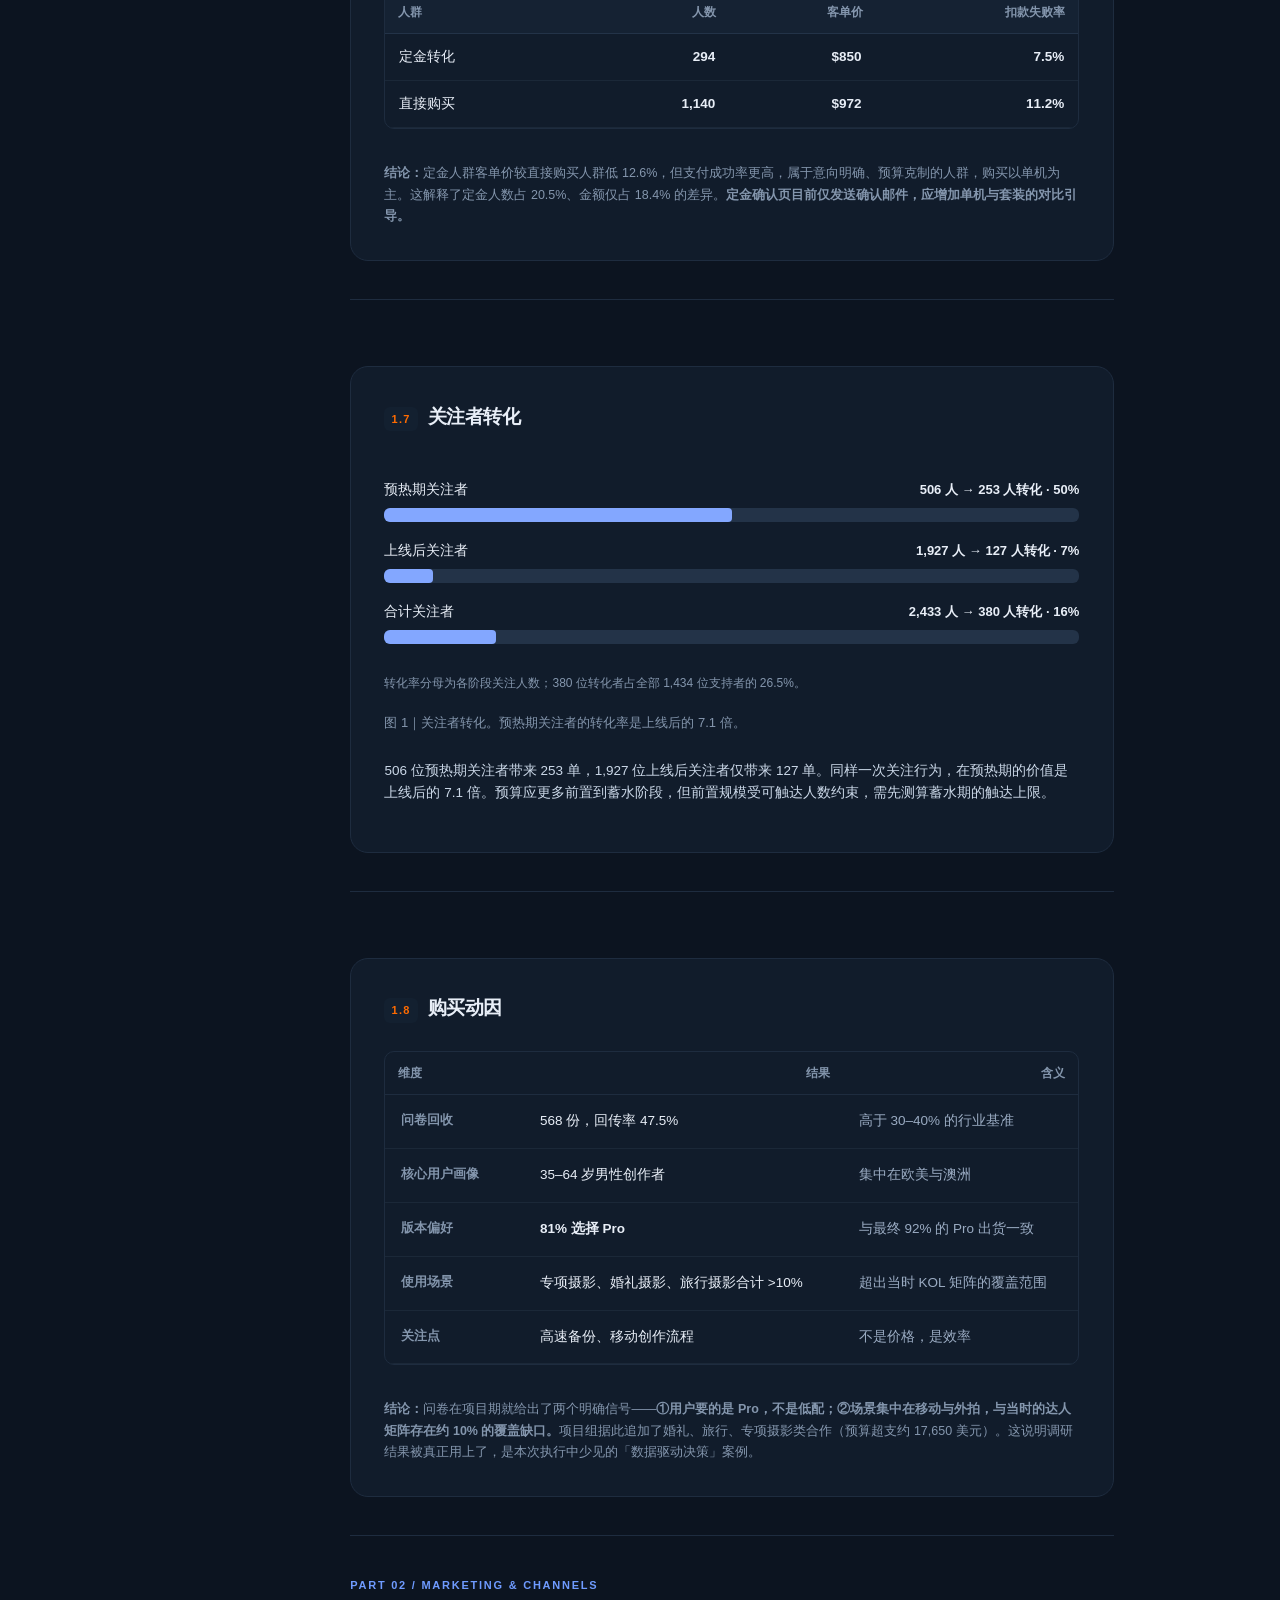
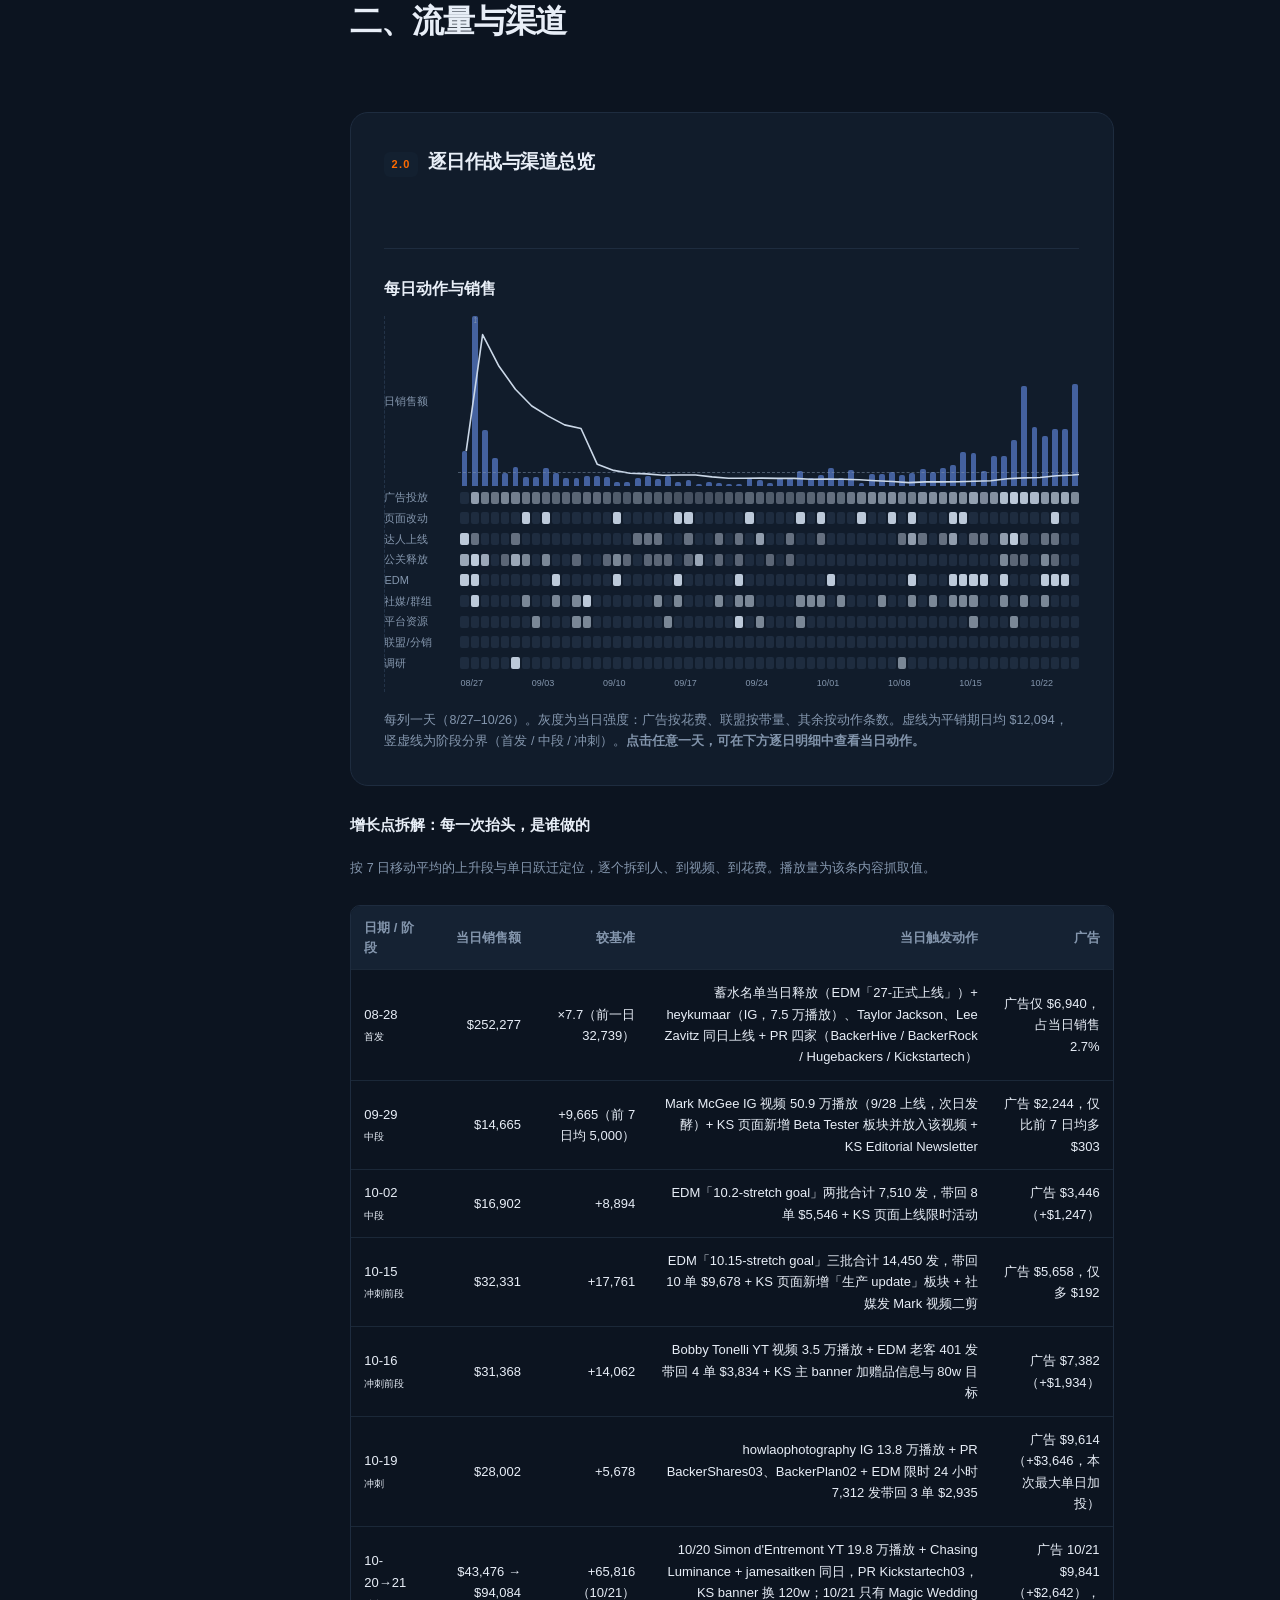
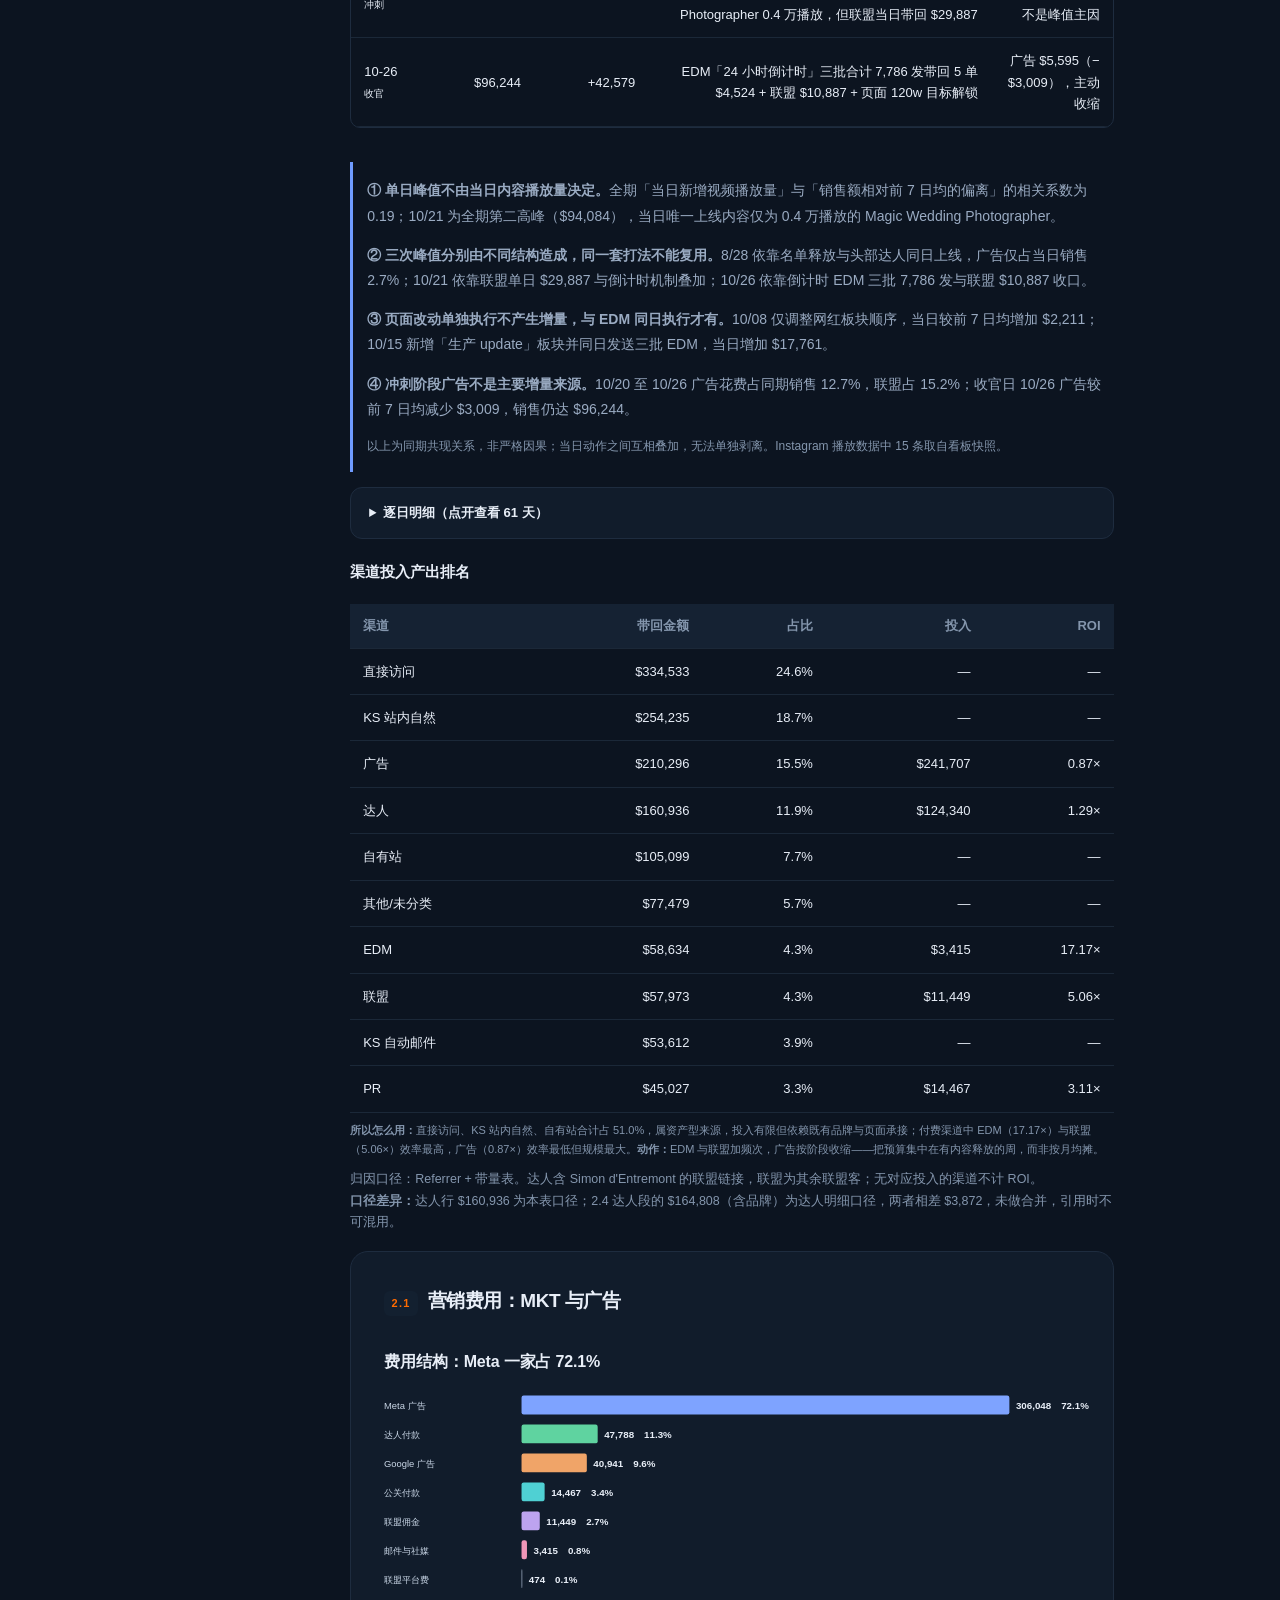
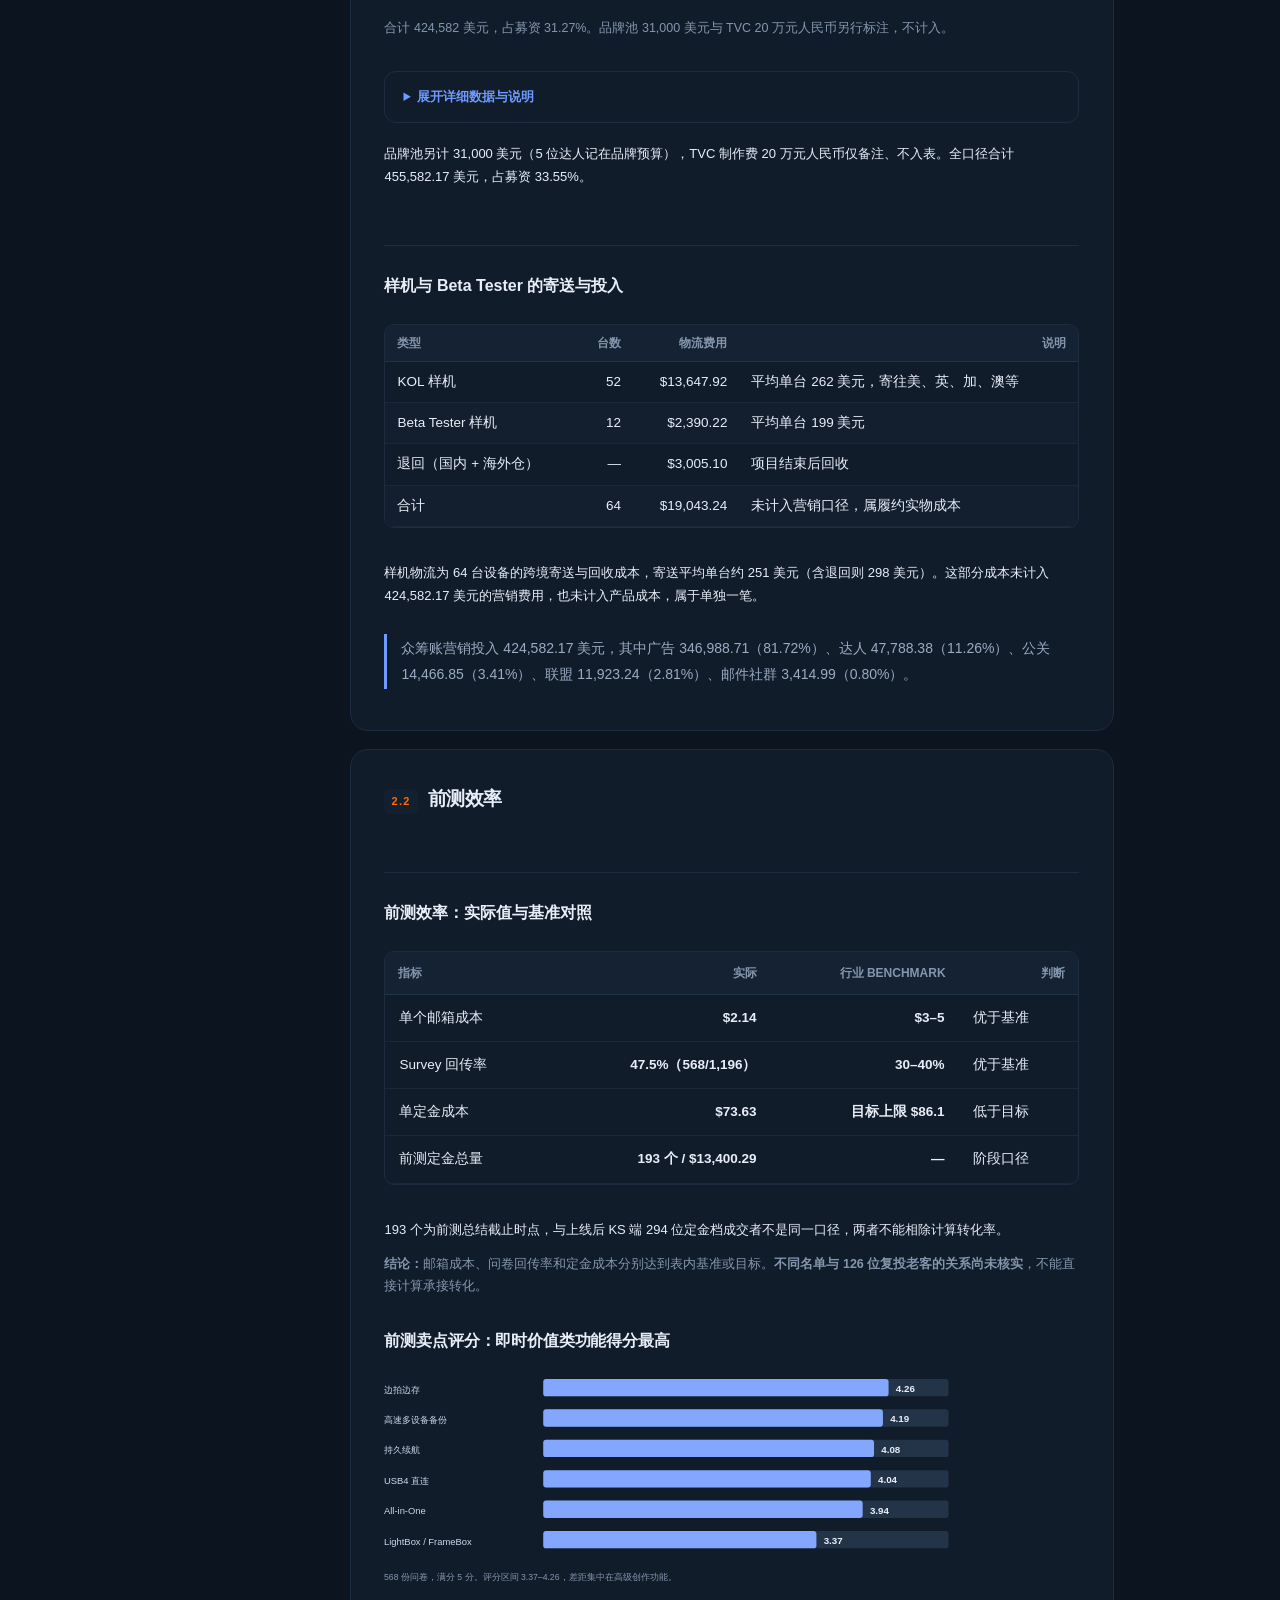
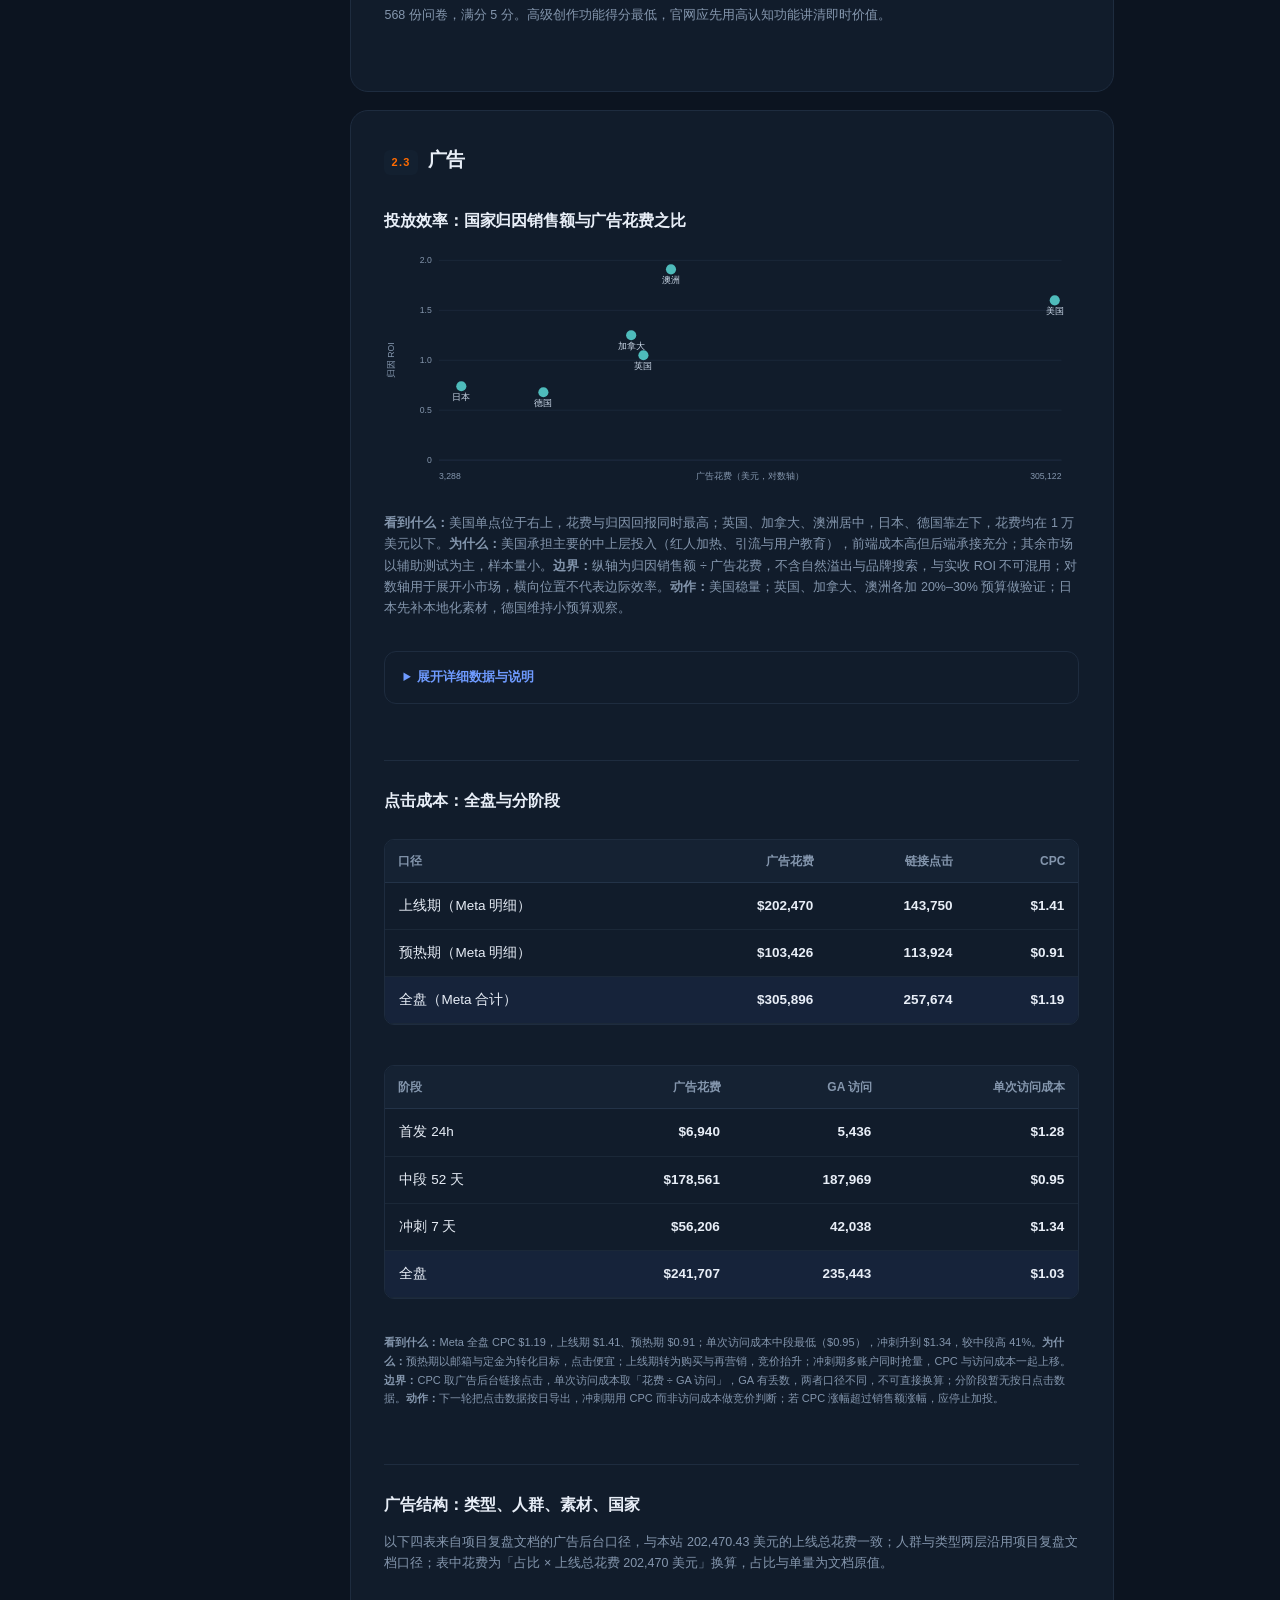
==== commit 347cea05: "Rebuild deployable standalone report" ====
--- a/index.html
+++ b/index.html
@@ -1517,5 +1517,54 @@
 
 
 
+<script>
+var tb=document.getElementById('btnTheme');
+function setTheme(t){document.documentElement.setAttribute('data-theme',t);
+  tb.textContent=(t==='dark'?'浅色':'深色');
+  try{localStorage.setItem('pm-theme',t)}catch(e){}}
+var saved=null;try{saved=localStorage.getItem('pm-theme')}catch(e){}
+setTheme(saved||document.documentElement.getAttribute('data-theme')||'dark');
+tb.addEventListener('click',function(){
+  setTheme(document.documentElement.getAttribute('data-theme')==='dark'?'light':'dark');});
+
+(function(){const menu=document.querySelector('.report-nav'),toggle=document.querySelector('.toc-toggle');toggle.addEventListener('click',()=>{const open=menu.classList.toggle('is-open');toggle.setAttribute('aria-expanded',String(open))});const links=[...menu.querySelectorAll('a')];links.forEach(a=>a.addEventListener('click',()=>{menu.classList.remove('is-open');toggle.setAttribute('aria-expanded','false')}));if('IntersectionObserver' in window){let observer=new IntersectionObserver(entries=>{for(const e of entries)if(e.isIntersecting){links.forEach(a=>a.classList.toggle('active',a.getAttribute('href')==='#'+e.target.id))}},{rootMargin:'-15% 0px -75% 0px'});links.forEach(a=>{const target=document.querySelector(a.getAttribute('href'));if(target)observer.observe(target)})}})();
+
+(function(){
+  var root=document.getElementById('m14-matrix');
+  if(!root) return;
+
+  // 行点击展开/收起当日明细
+  root.querySelectorAll('tr[data-i]').forEach(function(tr){
+    tr.style.cursor='pointer';
+    tr.addEventListener('click',function(ev){
+      if(ev.target.closest('a')) return;
+      var d=document.getElementById('det-'+tr.dataset.i);
+      if(d){ d.hidden=!d.hidden; }
+    });
+  });
+
+  // 矩阵点某天：展开折叠区 → 滚动到对应行 → 高亮
+  root.querySelectorAll('.mhit').forEach(function(a){
+    a.addEventListener('click',function(ev){
+      ev.preventDefault();
+      var id=(a.getAttribute('href')||'').slice(1);
+      var tr=document.getElementById(id);
+      if(!tr) return;
+
+      var box=tr.closest('details');
+      if(box && !box.open){ box.open=true; }
+      var det=document.getElementById('det-'+tr.dataset.i);
+      if(det) det.hidden=false;
+
+      setTimeout(function(){
+        tr.scrollIntoView({behavior:'smooth',block:'center'});
+        tr.classList.add('hl');
+        setTimeout(function(){ tr.classList.remove('hl'); },2200);
+      },80);
+    });
+  });
+})();
+
+</script>
 </body>
 </html>
